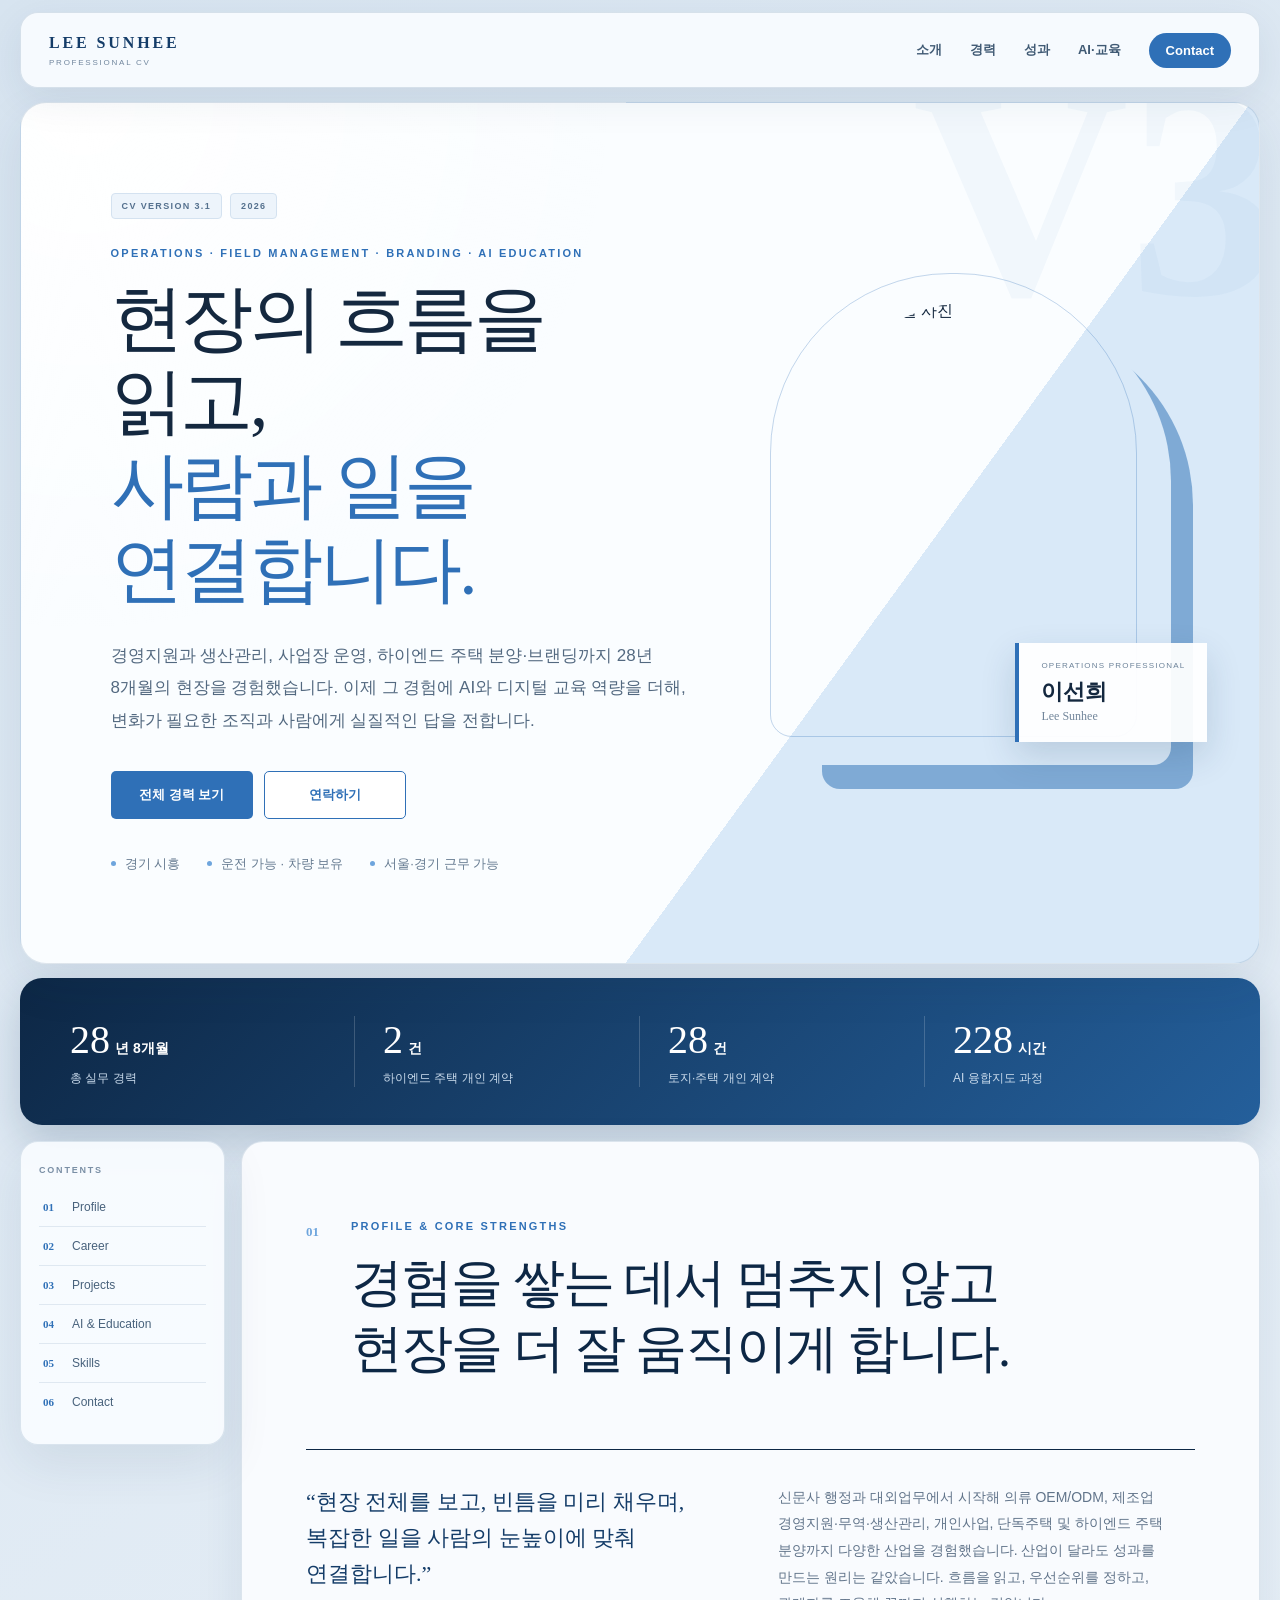
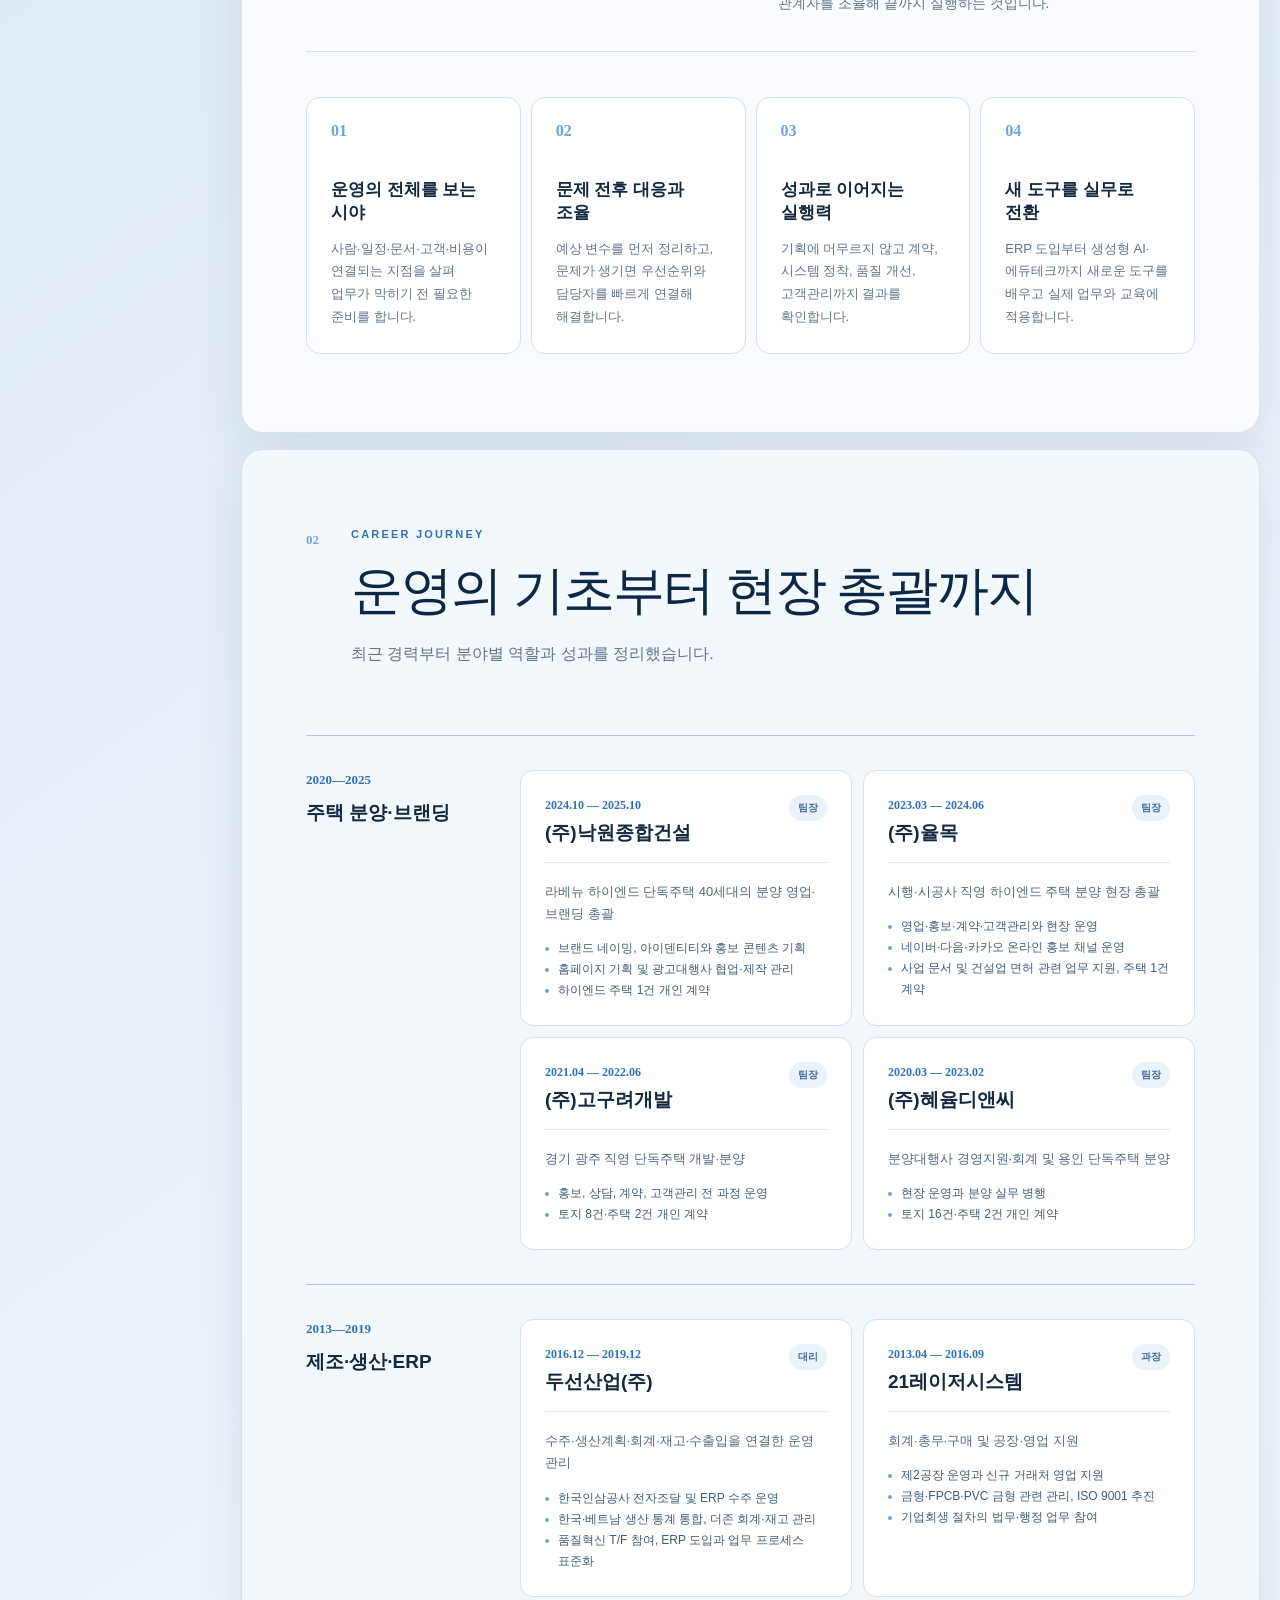
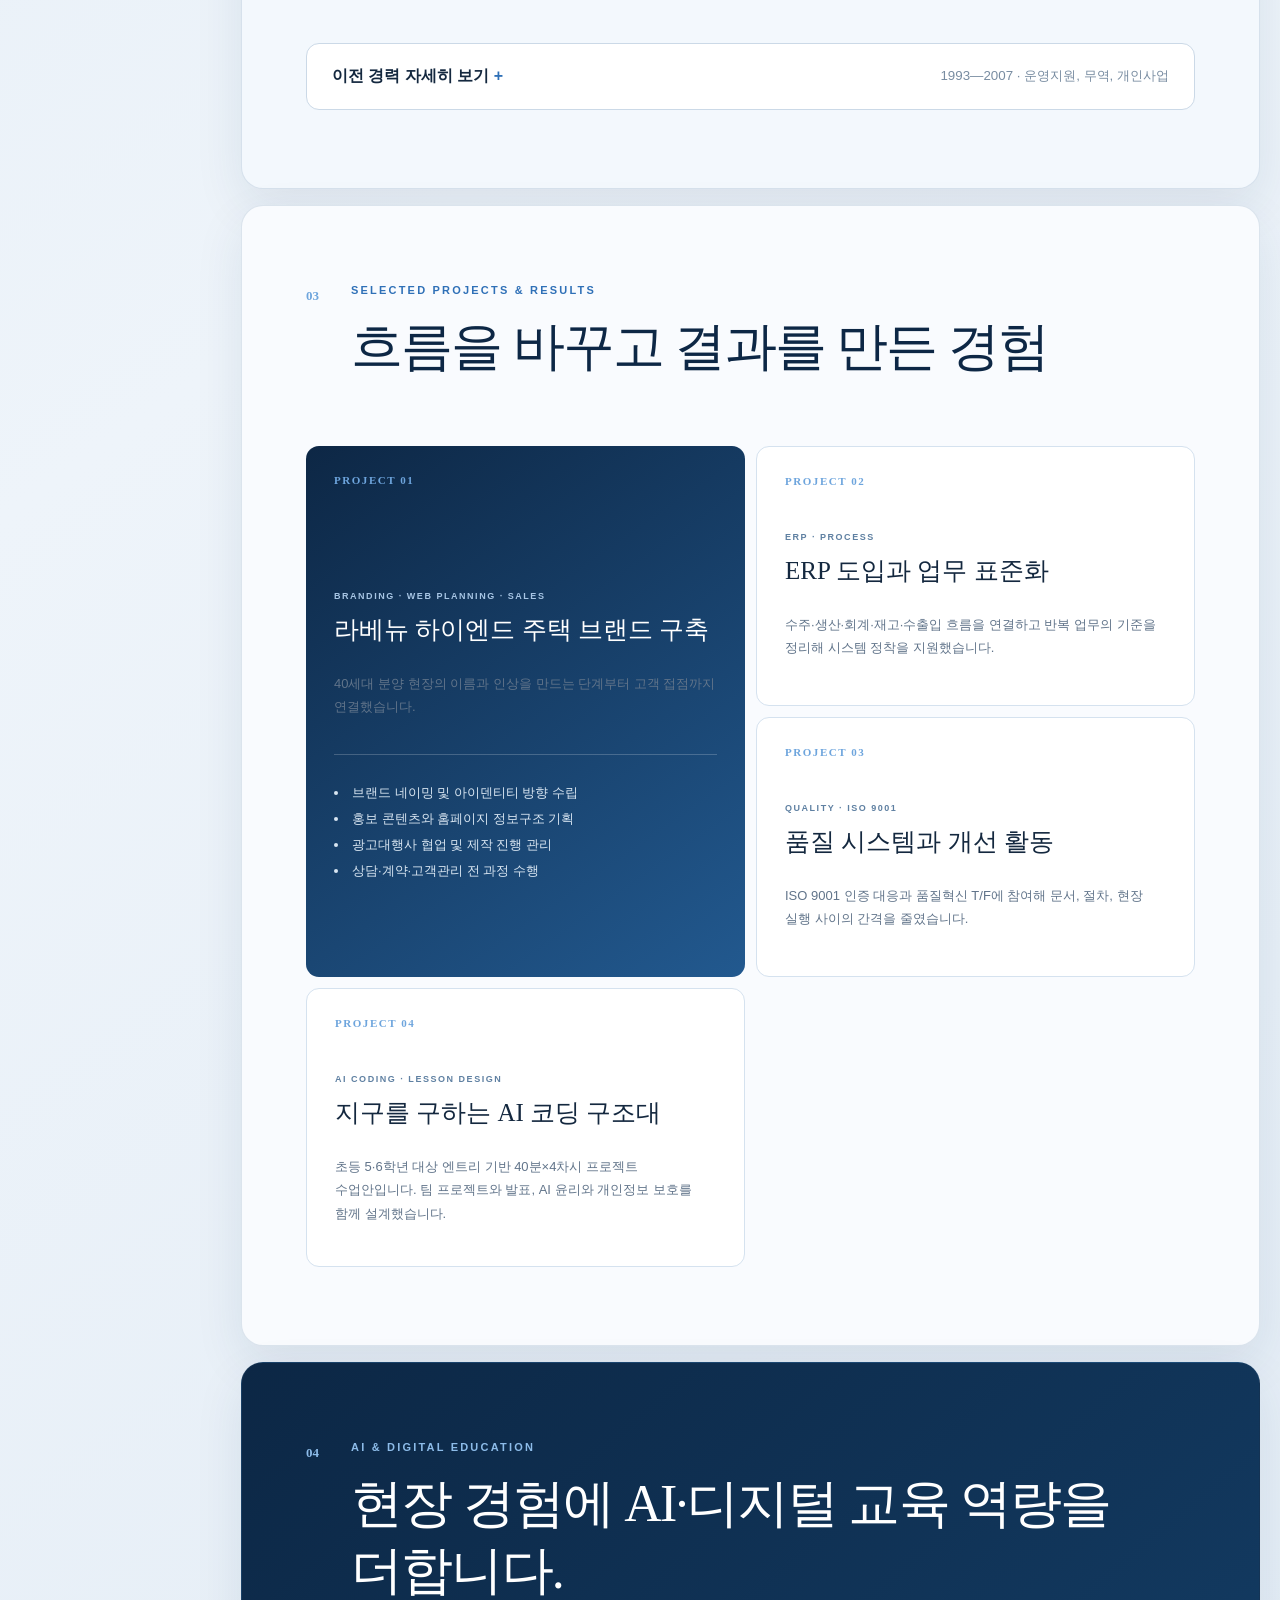
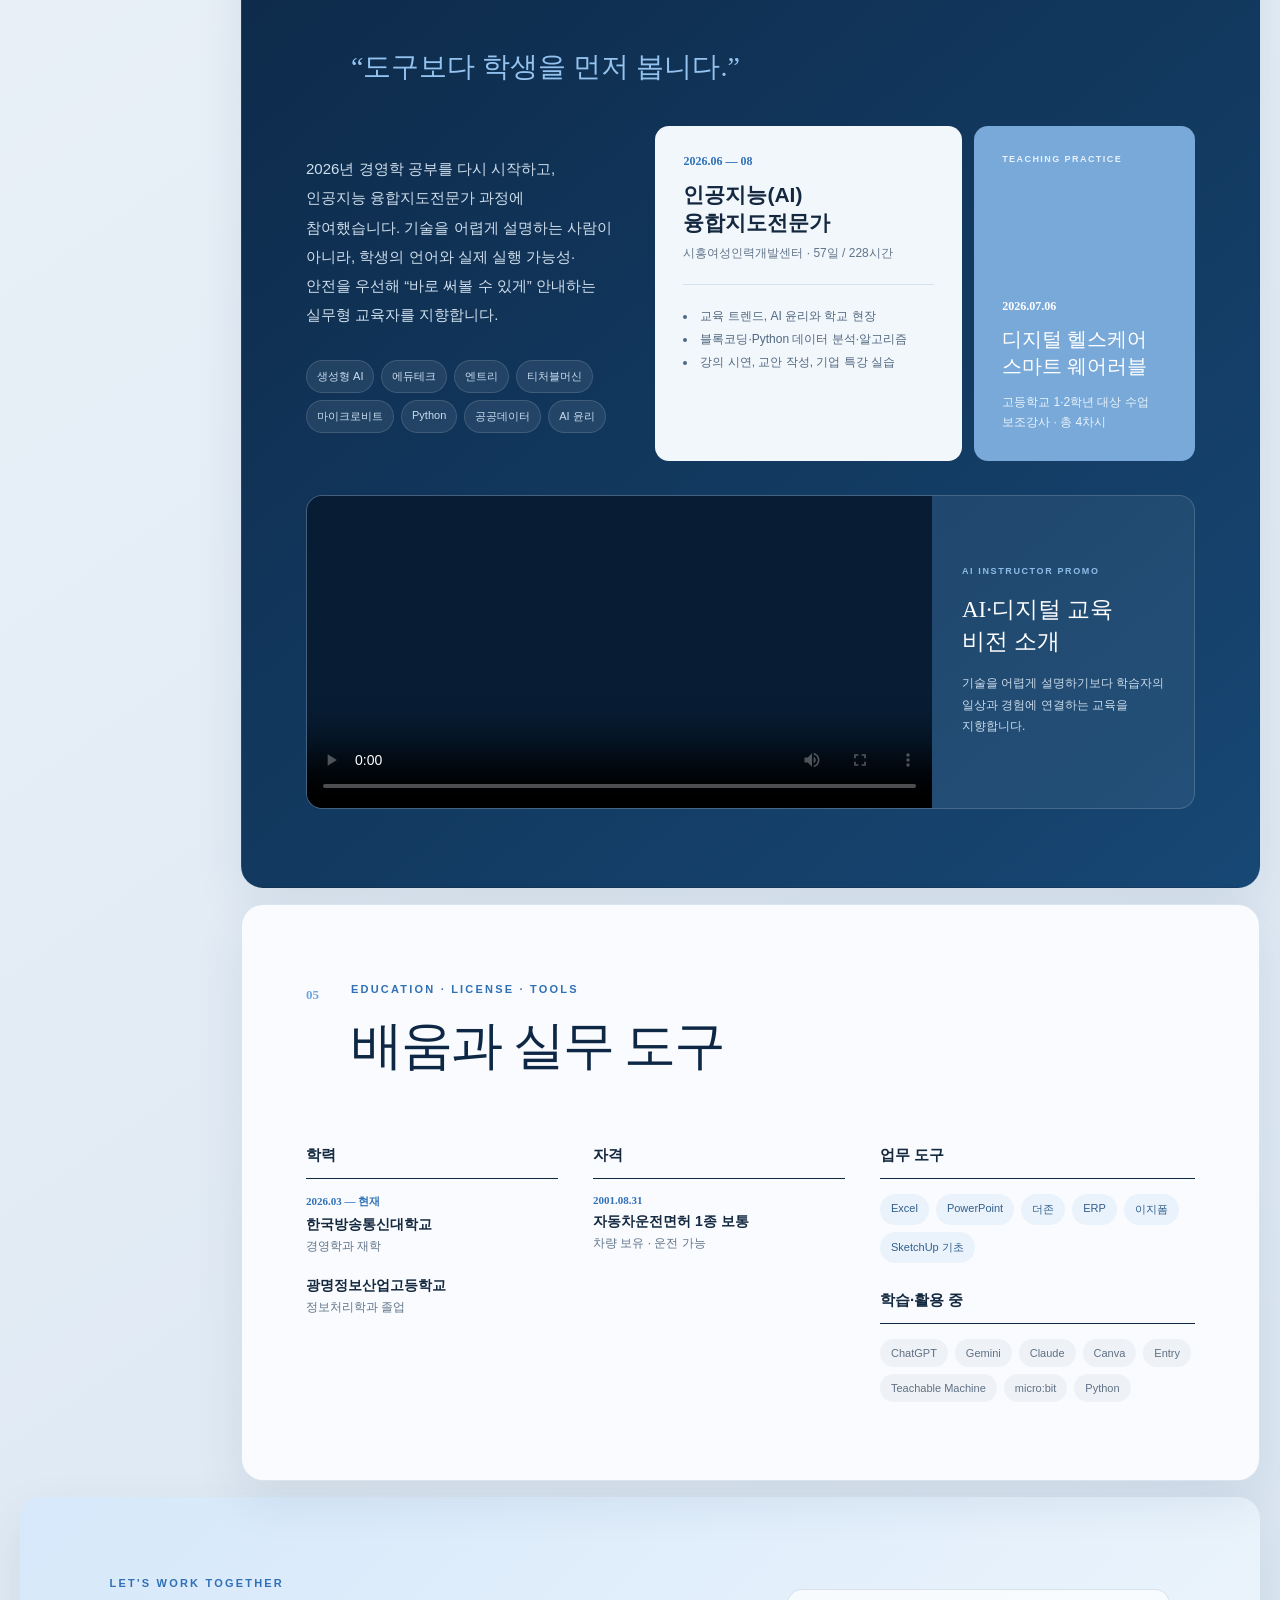
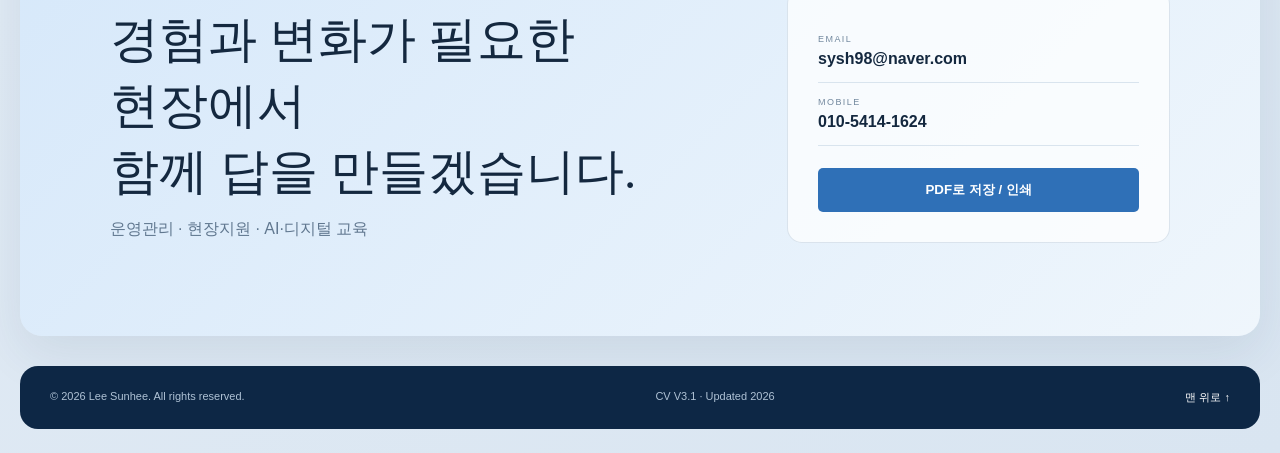
==== index.html @ bfd3eb04 "Add files via upload" ====
<!doctype html>
<html lang="ko">
<head>
  <meta charset="utf-8">
  <meta name="viewport" content="width=device-width, initial-scale=1">
  <meta name="description" content="운영·경영지원·생산관리·분양·브랜딩 경험에 AI 디지털 교육 역량을 더한 이선희의 웹 CV">
  <meta name="theme-color" content="#123b68">
  <meta property="og:title" content="이선희 | Professional CV">
  <meta property="og:description" content="현장의 흐름을 읽고 사람과 일을 연결하는 운영 관리 실무자">
  <meta property="og:type" content="profile">
  <title>이선희 | Professional CV V3.1</title>
  <link rel="stylesheet" href="styles.css">
</head>
<body>
  <a class="skip-link" href="#main">본문으로 바로가기</a>
  <header class="site-header">
    <a class="brand" href="#top" aria-label="첫 화면으로 이동"><span>LEE SUNHEE</span><small>PROFESSIONAL CV</small></a>
    <nav aria-label="주요 메뉴"><a href="#profile">소개</a><a href="#career">경력</a><a href="#projects">성과</a><a href="#ai">AI·교육</a><a class="nav-contact" href="#contact">Contact</a></nav>
  </header>

  <main id="main" class="page-shell">
    <section class="hero" id="top">
      <div class="hero-copy">
        <div class="version-line"><span>CV VERSION 3.1</span><span>2026</span></div>
        <p class="eyebrow">OPERATIONS · FIELD MANAGEMENT · BRANDING · AI EDUCATION</p>
        <h1>현장의 흐름을 읽고,<br><em>사람과 일을 연결합니다.</em></h1>
        <p class="lead">경영지원과 생산관리, 사업장 운영, 하이엔드 주택 분양·브랜딩까지 28년 8개월의 현장을 경험했습니다. 이제 그 경험에 AI와 디지털 교육 역량을 더해, 변화가 필요한 조직과 사람에게 실질적인 답을 전합니다.</p>
        <div class="hero-actions"><a class="button primary" href="#career">전체 경력 보기</a><a class="button secondary" href="#contact">연락하기</a></div>
        <ul class="quick-info" aria-label="기본 정보"><li>경기 시흥</li><li>운전 가능 · 차량 보유</li><li>서울·경기 근무 가능</li></ul>
      </div>
      <div class="portrait-wrap">
        <div class="portrait-backdrop" aria-hidden="true"></div>
        <div class="portrait-frame"><img src="assets/profile.jpg" alt="이선희 프로필 사진"></div>
        <div class="portrait-card"><small>OPERATIONS PROFESSIONAL</small><strong>이선희</strong><span>Lee Sunhee</span></div>
      </div>
    </section>

    <section class="metrics" aria-label="주요 경력 수치">
      <article><strong>28<small>년 8개월</small></strong><span>총 실무 경력</span></article>
      <article><strong>2<small>건</small></strong><span>하이엔드 주택 개인 계약</span></article>
      <article><strong>28<small>건</small></strong><span>토지·주택 개인 계약</span></article>
      <article><strong>228<small>시간</small></strong><span>AI 융합지도 과정</span></article>
    </section>

    <div class="resume-layout">
      <aside class="side-nav" aria-label="이력서 목차"><p>CONTENTS</p><a href="#profile"><span>01</span>Profile</a><a href="#career"><span>02</span>Career</a><a href="#projects"><span>03</span>Projects</a><a href="#ai"><span>04</span>AI & Education</a><a href="#skills"><span>05</span>Skills</a><a href="#contact"><span>06</span>Contact</a></aside>
      <div class="resume-content">
        <section class="section" id="profile">
          <div class="section-title"><span>01</span><div><p class="eyebrow">PROFILE & CORE STRENGTHS</p><h2>경험을 쌓는 데서 멈추지 않고<br>현장을 더 잘 움직이게 합니다.</h2></div></div>
          <div class="profile-intro"><p class="quote">“현장 전체를 보고, 빈틈을 미리 채우며,<br>복잡한 일을 사람의 눈높이에 맞춰 연결합니다.”</p><p>신문사 행정과 대외업무에서 시작해 의류 OEM/ODM, 제조업 경영지원·무역·생산관리, 개인사업, 단독주택 및 하이엔드 주택 분양까지 다양한 산업을 경험했습니다. 산업이 달라도 성과를 만드는 원리는 같았습니다. 흐름을 읽고, 우선순위를 정하고, 관계자를 조율해 끝까지 실행하는 것입니다.</p></div>
          <div class="strength-grid">
            <article><span>01</span><h3>운영의 전체를 보는 시야</h3><p>사람·일정·문서·고객·비용이 연결되는 지점을 살펴 업무가 막히기 전 필요한 준비를 합니다.</p></article>
            <article><span>02</span><h3>문제 전후 대응과 조율</h3><p>예상 변수를 먼저 정리하고, 문제가 생기면 우선순위와 담당자를 빠르게 연결해 해결합니다.</p></article>
            <article><span>03</span><h3>성과로 이어지는 실행력</h3><p>기획에 머무르지 않고 계약, 시스템 정착, 품질 개선, 고객관리까지 결과를 확인합니다.</p></article>
            <article><span>04</span><h3>새 도구를 실무로 전환</h3><p>ERP 도입부터 생성형 AI·에듀테크까지 새로운 도구를 배우고 실제 업무와 교육에 적용합니다.</p></article>
          </div>
        </section>

        <section class="section career-section" id="career">
          <div class="section-title"><span>02</span><div><p class="eyebrow">CAREER JOURNEY</p><h2>운영의 기초부터 현장 총괄까지</h2><p>최근 경력부터 분야별 역할과 성과를 정리했습니다.</p></div></div>
          <div class="career-group">
            <div class="group-label"><span>2020—2025</span><h3>주택 분양·브랜딩</h3></div>
            <div class="career-list">
              <article class="career-item"><div class="career-head"><div><time>2024.10 — 2025.10</time><h3>(주)낙원종합건설</h3></div><span class="role">팀장</span></div><p>라베뉴 하이엔드 단독주택 40세대의 분양 영업·브랜딩 총괄</p><ul><li>브랜드 네이밍, 아이덴티티와 홍보 콘텐츠 기획</li><li>홈페이지 기획 및 광고대행사 협업·제작 관리</li><li>하이엔드 주택 1건 개인 계약</li></ul></article>
              <article class="career-item"><div class="career-head"><div><time>2023.03 — 2024.06</time><h3>(주)율목</h3></div><span class="role">팀장</span></div><p>시행·시공사 직영 하이엔드 주택 분양 현장 총괄</p><ul><li>영업·홍보·계약·고객관리와 현장 운영</li><li>네이버·다음·카카오 온라인 홍보 채널 운영</li><li>사업 문서 및 건설업 면허 관련 업무 지원, 주택 1건 계약</li></ul></article>
              <article class="career-item"><div class="career-head"><div><time>2021.04 — 2022.06</time><h3>(주)고구려개발</h3></div><span class="role">팀장</span></div><p>경기 광주 직영 단독주택 개발·분양</p><ul><li>홍보, 상담, 계약, 고객관리 전 과정 운영</li><li>토지 8건·주택 2건 개인 계약</li></ul></article>
              <article class="career-item"><div class="career-head"><div><time>2020.03 — 2023.02</time><h3>(주)혜윰디앤씨</h3></div><span class="role">팀장</span></div><p>분양대행사 경영지원·회계 및 용인 단독주택 분양</p><ul><li>현장 운영과 분양 실무 병행</li><li>토지 16건·주택 2건 개인 계약</li></ul></article>
            </div>
          </div>
          <div class="career-group">
            <div class="group-label"><span>2013—2019</span><h3>제조·생산·ERP</h3></div>
            <div class="career-list">
              <article class="career-item"><div class="career-head"><div><time>2016.12 — 2019.12</time><h3>두선산업(주)</h3></div><span class="role">대리</span></div><p>수주·생산계획·회계·재고·수출입을 연결한 운영 관리</p><ul><li>한국인삼공사 전자조달 및 ERP 수주 운영</li><li>한국·베트남 생산 통계 통합, 더존 회계·재고 관리</li><li>품질혁신 T/F 참여, ERP 도입과 업무 프로세스 표준화</li></ul></article>
              <article class="career-item"><div class="career-head"><div><time>2013.04 — 2016.09</time><h3>21레이저시스템</h3></div><span class="role">과장</span></div><p>회계·총무·구매 및 공장·영업 지원</p><ul><li>제2공장 운영과 신규 거래처 영업 지원</li><li>금형·FPCB·PVC 금형 관련 관리, ISO 9001 추진</li><li>기업회생 절차의 법무·행정 업무 참여</li></ul></article>
            </div>
          </div>
          <details class="earlier-career"><summary><span>이전 경력 자세히 보기</span><small>1993—2007 · 운영지원, 무역, 개인사업</small></summary><div class="earlier-grid">
            <article><time>2004.03 — 2005.03</time><h3>(주)경화 · 대리</h3><p>급여·4대보험·회계·세무, 외국인 근로자 관리, 수출입·통관, 자재·구매 업무</p></article>
            <article><time>2003.01 — 2007.12</time><h3>사업장 운영</h3><p>가구점과 컴퓨터 대리점의 판매·고객·재고·매장 운영 전반</p></article>
            <article><time>1997.03 — 2002.08</time><h3>(주)한보이앤씨 · 주임</h3><p>회계·자금·인사·총무, 구매·외주, 수출입·통관·중국법인 업무, 2001년 ISO 9001 인증 대응</p></article>
            <article><time>1995.11 — 1996.12</time><h3>블루문 · 주임</h3><p>일본 OEM/ODM 여성의류의 시장·소재 조사, 샘플, 구매·생산·품질·출고 관리</p></article>
            <article><time>1993.03 — 1995.10</time><h3>중부매일신문 · 사원</h3><p>서울지사 운영지원, 국회·춘추관 취재 행정, 영업관리, 대한탁구협회 대외 연락</p></article>
          </div></details>
        </section>

        <section class="section project-section" id="projects">
          <div class="section-title"><span>03</span><div><p class="eyebrow">SELECTED PROJECTS & RESULTS</p><h2>흐름을 바꾸고 결과를 만든 경험</h2></div></div>
          <div class="project-grid">
            <article class="featured-project"><div class="project-index">PROJECT 01</div><p class="project-type">BRANDING · WEB PLANNING · SALES</p><h3>라베뉴 하이엔드 주택 브랜드 구축</h3><p>40세대 분양 현장의 이름과 인상을 만드는 단계부터 고객 접점까지 연결했습니다.</p><ul><li>브랜드 네이밍 및 아이덴티티 방향 수립</li><li>홍보 콘텐츠와 홈페이지 정보구조 기획</li><li>광고대행사 협업 및 제작 진행 관리</li><li>상담·계약·고객관리 전 과정 수행</li></ul></article>
            <article><div class="project-index">PROJECT 02</div><p class="project-type">ERP · PROCESS</p><h3>ERP 도입과 업무 표준화</h3><p>수주·생산·회계·재고·수출입 흐름을 연결하고 반복 업무의 기준을 정리해 시스템 정착을 지원했습니다.</p></article>
            <article><div class="project-index">PROJECT 03</div><p class="project-type">QUALITY · ISO 9001</p><h3>품질 시스템과 개선 활동</h3><p>ISO 9001 인증 대응과 품질혁신 T/F에 참여해 문서, 절차, 현장 실행 사이의 간격을 줄였습니다.</p></article>
            <article><div class="project-index">PROJECT 04</div><p class="project-type">AI CODING · LESSON DESIGN</p><h3>지구를 구하는 AI 코딩 구조대</h3><p>초등 5·6학년 대상 엔트리 기반 40분×4차시 프로젝트 수업안입니다. 팀 프로젝트와 발표, AI 윤리와 개인정보 보호를 함께 설계했습니다.</p></article>
          </div>
        </section>

        <section class="section ai-section" id="ai">
          <div class="section-title light"><span>04</span><div><p class="eyebrow">AI & DIGITAL EDUCATION</p><h2>현장 경험에 AI·디지털 교육 역량을 더합니다.</h2></div></div>
          <p class="teaching-principle">“도구보다 학생을 먼저 봅니다.”</p>
          <div class="ai-layout">
            <div class="ai-story"><p>2026년 경영학 공부를 다시 시작하고, 인공지능 융합지도전문가 과정에 참여했습니다. 기술을 어렵게 설명하는 사람이 아니라, 학생의 언어와 실제 실행 가능성·안전을 우선해 “바로 써볼 수 있게” 안내하는 실무형 교육자를 지향합니다.</p><div class="learning-tags"><span>생성형 AI</span><span>에듀테크</span><span>엔트리</span><span>티처블머신</span><span>마이크로비트</span><span>Python</span><span>공공데이터</span><span>AI 윤리</span></div></div>
            <article class="course-card"><div class="course-date">2026.06 — 08</div><h3>인공지능(AI)융합지도전문가</h3><p>시흥여성인력개발센터 · 57일 / 228시간</p><ul><li>교육 트렌드, AI 윤리와 학교 현장</li><li>블록코딩·Python 데이터 분석·알고리즘</li><li>강의 시연, 교안 작성, 기업 특강 실습</li></ul></article>
            <article class="practice-card"><div class="practice-label">TEACHING PRACTICE</div><time>2026.07.06</time><h3>디지털 헬스케어<br>스마트 웨어러블</h3><p>고등학교 1·2학년 대상 수업<br>보조강사 · 총 4차시</p></article>
          </div>
          <figure class="promo-video">
            <video controls playsinline preload="metadata" poster="assets/ai-instructor-poster.jpg">
              <source src="assets/ai-instructor-promo.mp4" type="video/mp4">
              브라우저가 영상을 지원하지 않습니다.
            </video>
            <figcaption><span>AI INSTRUCTOR PROMO</span><strong>AI·디지털 교육 비전 소개</strong><p>기술을 어렵게 설명하기보다 학습자의 일상과 경험에 연결하는 교육을 지향합니다.</p></figcaption>
          </figure>
        </section>

        <section class="section skill-section" id="skills">
          <div class="section-title"><span>05</span><div><p class="eyebrow">EDUCATION · LICENSE · TOOLS</p><h2>배움과 실무 도구</h2></div></div>
          <div class="skill-columns">
            <article><h3>학력</h3><ul class="info-list"><li><time>2026.03 — 현재</time><strong>한국방송통신대학교</strong><span>경영학과 재학</span></li><li><strong>광명정보산업고등학교</strong><span>정보처리학과 졸업</span></li></ul></article>
            <article><h3>자격</h3><ul class="info-list"><li><time>2001.08.31</time><strong>자동차운전면허 1종 보통</strong><span>차량 보유 · 운전 가능</span></li></ul></article>
            <article class="tools"><h3>업무 도구</h3><div class="tag-list"><span>Excel</span><span>PowerPoint</span><span>더존</span><span>ERP</span><span>이지폼</span><span>SketchUp 기초</span></div><h3 class="subhead">학습·활용 중</h3><div class="tag-list pale"><span>ChatGPT</span><span>Gemini</span><span>Claude</span><span>Canva</span><span>Entry</span><span>Teachable Machine</span><span>micro:bit</span><span>Python</span></div></article>
          </div>
        </section>
      </div>
    </div>

    <section class="contact" id="contact">
      <div><p class="eyebrow">LET'S WORK TOGETHER</p><h2>경험과 변화가 필요한 현장에서<br>함께 답을 만들겠습니다.</h2><p>운영관리 · 현장지원 · AI·디지털 교육</p></div>
      <div class="contact-card"><a href="mailto:sysh98@naver.com"><small>EMAIL</small><strong>sysh98@naver.com</strong></a><a href="tel:01054141624"><small>MOBILE</small><strong>010-5414-1624</strong></a><button type="button" onclick="window.print()">PDF로 저장 / 인쇄</button></div>
    </section>
  </main>
  <footer><span>© 2026 Lee Sunhee. All rights reserved.</span><span>CV V3.1 · Updated 2026</span><a href="#top">맨 위로 ↑</a></footer>
</body>
</html>
---- styles.css ----
:root{--navy:#0d2745;--navy2:#143c68;--blue:#2f70b7;--sky:#6ea5dd;--ice:#eaf3fc;--paper:#f9fbfe;--bg:#dce7f2;--line:#d5e2ef;--text:#14283f;--muted:#61748a;--white:#fff;--shadow:0 18px 50px rgba(24,56,91,.09)}
*{box-sizing:border-box}html{scroll-behavior:smooth;scroll-padding-top:100px}body{margin:0;color:var(--text);background:linear-gradient(145deg,#d7e4f0,#eef4fa 48%,#d9e5f1);font-family:Pretendard,"Noto Sans KR","Apple SD Gothic Neo",Arial,sans-serif;word-break:keep-all}a{color:inherit;text-decoration:none}h1,h2,h3,p{margin-top:0}ul{margin-top:0}.skip-link{position:fixed;left:16px;top:-60px;z-index:100;padding:12px 18px;color:#fff;background:var(--navy);border-radius:8px}.skip-link:focus{top:12px}
.site-header{position:sticky;top:12px;z-index:50;width:min(1320px,calc(100% - 40px));height:76px;margin:12px auto 0;padding:0 28px;display:flex;align-items:center;justify-content:space-between;border:1px solid rgba(67,105,147,.18);border-radius:18px;background:rgba(249,252,255,.91);box-shadow:0 12px 40px rgba(25,56,91,.08);backdrop-filter:blur(18px)}.brand{display:flex;flex-direction:column;color:var(--navy2);line-height:1}.brand span{font:700 16px Georgia,serif;letter-spacing:.18em}.brand small{margin-top:7px;color:#71869d;font-size:8px;letter-spacing:.22em}.site-header nav{display:flex;align-items:center;gap:28px;color:#405a74;font-size:13px;font-weight:700}.site-header nav a:hover{color:var(--blue)}.nav-contact{padding:10px 17px;color:#fff!important;background:var(--blue);border-radius:99px}
.page-shell{width:min(1320px,calc(100% - 40px));margin:14px auto 30px}.hero{position:relative;min-height:660px;padding:clamp(60px,7vw,96px) clamp(30px,7vw,94px);display:grid;grid-template-columns:minmax(0,1.18fr) minmax(300px,.72fr);align-items:center;gap:7vw;overflow:hidden;border:1px solid rgba(67,105,147,.17);border-radius:26px;background:radial-gradient(circle at 5% 0,#fff 0,transparent 36%),linear-gradient(126deg,#fafdff 0 66%,#d9e9f8 66%);box-shadow:var(--shadow)}.hero:after{content:"V3";position:absolute;right:-20px;top:-60px;color:rgba(47,112,183,.045);font:700 300px/1 Georgia,serif}.hero-copy{position:relative;z-index:2}.version-line{display:flex;gap:8px;margin-bottom:28px}.version-line span{padding:7px 10px;color:#55718e;background:#edf4fb;border:1px solid #d4e2f0;border-radius:4px;font-size:9px;font-weight:800;letter-spacing:.15em}.eyebrow{margin:0 0 18px;color:var(--blue);font-size:11px;font-weight:800;letter-spacing:.2em}.hero h1{max-width:790px;margin-bottom:28px;font:500 clamp(44px,5.7vw,76px)/1.15 Georgia,"Noto Serif KR",serif;letter-spacing:-.045em}.hero h1 em{color:var(--blue);font-style:normal}.lead{max-width:720px;margin-bottom:34px;color:#536980;font-size:17px;line-height:1.9}.hero-actions{display:flex;gap:11px;margin-bottom:36px}.button{display:inline-flex;min-width:142px;padding:14px 21px;align-items:center;justify-content:center;border-radius:5px;font-size:13px;font-weight:800}.button.primary{color:#fff;background:var(--blue)}.button.secondary{color:var(--blue);border:1px solid var(--blue);background:#fff}.quick-info{display:flex;flex-wrap:wrap;gap:12px 27px;margin:0;padding:0;list-style:none;color:#667b91;font-size:13px}.quick-info li:before{content:"";display:inline-block;width:5px;height:5px;margin:0 9px 2px 0;border-radius:50%;background:var(--sky)}.portrait-wrap{position:relative;z-index:2;justify-self:center}.portrait-backdrop{position:absolute;inset:-28px 34px 28px -30px;border:1px solid rgba(47,112,183,.28);border-radius:180px 180px 22px 22px}.portrait-frame{position:relative;width:min(29vw,390px);aspect-ratio:4/5;overflow:hidden;border-radius:180px 180px 18px 18px;box-shadow:22px 24px 0 #7faad5}.portrait-frame img{width:100%;height:100%;object-fit:cover;object-position:50% 24%}.portrait-card{position:absolute;right:-36px;bottom:23px;min-width:176px;padding:18px 22px;display:flex;flex-direction:column;background:rgba(255,255,255,.94);border-left:4px solid var(--blue);box-shadow:0 14px 35px rgba(21,56,92,.16)}.portrait-card small{color:#6c8299;font-size:8px;letter-spacing:.15em}.portrait-card strong{margin:7px 0 2px;font-size:22px}.portrait-card span{color:#71859a;font:12px Georgia,serif}
.metrics{margin:14px 0;display:grid;grid-template-columns:repeat(4,1fr);padding:38px 50px;color:#fff;background:linear-gradient(135deg,var(--navy),#245f9b);border-radius:22px;box-shadow:0 16px 40px rgba(15,49,84,.2)}.metrics article{padding:0 28px;border-right:1px solid rgba(255,255,255,.18)}.metrics article:first-child{padding-left:0}.metrics article:last-child{border:0}.metrics strong{display:block;font:500 40px Georgia,serif}.metrics strong small{margin-left:5px;font:600 14px Pretendard,sans-serif}.metrics span{display:block;margin-top:7px;color:#cbdced;font-size:12px}
.resume-layout{display:grid;grid-template-columns:205px minmax(0,1fr);gap:16px;align-items:start}.side-nav{position:sticky;top:104px;margin-top:2px;padding:23px 18px;border:1px solid rgba(67,105,147,.16);border-radius:18px;background:rgba(249,252,255,.92);box-shadow:var(--shadow)}.side-nav p{margin:0 0 13px;color:#7a8fa5;font-size:9px;font-weight:800;letter-spacing:.2em}.side-nav a{display:block;padding:12px 4px;color:#48627c;border-bottom:1px solid #dfe8f1;font-size:12px}.side-nav a:last-child{border:0}.side-nav span{display:inline-block;width:29px;color:var(--blue);font:700 11px Georgia,serif}.resume-content{min-width:0}.section{margin-top:2px;margin-bottom:16px;padding:78px clamp(30px,5vw,68px);border:1px solid rgba(67,105,147,.16);border-radius:22px;background:var(--paper);box-shadow:var(--shadow)}.section-title{display:grid;grid-template-columns:45px 1fr;margin-bottom:50px}.section-title>span{padding-top:4px;color:var(--sky);font:700 13px Georgia,serif}.section-title h2{margin-bottom:16px;color:var(--navy);font:500 clamp(33px,4.2vw,52px)/1.28 Georgia,"Noto Serif KR",serif;letter-spacing:-.035em}.section-title>div>p:last-child{color:var(--muted);line-height:1.8}.profile-intro{display:grid;grid-template-columns:1fr 1fr;gap:55px;margin-bottom:45px;padding:34px 0;border-top:1px solid var(--navy);border-bottom:1px solid var(--line)}.profile-intro p{margin:0;color:var(--muted);font-size:14px;line-height:1.9}.profile-intro .quote{color:var(--navy2);font:500 22px/1.65 Georgia,"Noto Serif KR",serif}.strength-grid{display:grid;grid-template-columns:repeat(4,1fr);gap:10px}.strength-grid article{min-height:245px;padding:24px;background:#fff;border:1px solid var(--line);border-radius:14px}.strength-grid article>span{color:var(--sky);font:700 16px Georgia,serif}.strength-grid h3{margin:38px 0 14px;font-size:17px}.strength-grid p{margin:0;color:var(--muted);font-size:13px;line-height:1.75}
.career-section{background:#f3f8fd}.career-group{display:grid;grid-template-columns:180px 1fr;gap:34px;padding:34px 0;border-top:1px solid #b8c8d8}.group-label{position:sticky;top:112px;align-self:start}.group-label span{color:var(--blue);font:700 13px Georgia,serif}.group-label h3{margin-top:12px;font-size:19px}.career-list{display:grid;grid-template-columns:1fr 1fr;gap:11px}.career-item{padding:24px;background:#fff;border:1px solid var(--line);border-radius:13px}.career-head{display:flex;justify-content:space-between;gap:12px;padding-bottom:16px;border-bottom:1px solid #e0e8f0}.career-head time,.earlier-grid time{color:var(--blue);font:700 12px Georgia,serif}.career-head h3{margin:7px 0 0;font-size:19px}.role{align-self:start;padding:6px 9px;color:#416b98;background:var(--ice);border-radius:99px;font-size:10px;font-weight:800}.career-item>p{margin:18px 0 13px;color:#536980;font-size:13px;line-height:1.7}.career-item ul{margin:0;padding:0;list-style:none;color:#425b74;font-size:12px;line-height:1.75}.career-item li{position:relative;padding-left:13px}.career-item li:before{content:"";position:absolute;left:0;top:.75em;width:4px;height:4px;border-radius:50%;background:var(--sky)}.earlier-career{margin-top:12px;border:1px solid #cbd9e7;border-radius:13px;background:#fff}.earlier-career summary{padding:22px 25px;display:flex;justify-content:space-between;align-items:center;cursor:pointer;list-style:none}.earlier-career summary::-webkit-details-marker{display:none}.earlier-career summary span{font-weight:800}.earlier-career summary span:after{content:" +";color:var(--blue)}.earlier-career[open] summary span:after{content:" −"}.earlier-career summary small{color:#788ca1}.earlier-grid{display:grid;grid-template-columns:1fr 1fr;gap:10px;padding:0 20px 20px}.earlier-grid article{padding:20px;background:#f5f9fd;border-radius:9px}.earlier-grid article:last-child{grid-column:1/-1}.earlier-grid h3{margin:8px 0;font-size:15px}.earlier-grid p{margin:0;color:var(--muted);font-size:12px;line-height:1.65}
.project-grid{display:grid;grid-template-columns:1fr 1fr;gap:11px}.project-grid article{min-height:260px;padding:28px;background:#fff;border:1px solid var(--line);border-radius:13px}.project-grid .featured-project{grid-row:span 2;min-height:531px;color:#fff;background:linear-gradient(145deg,var(--navy),#22598f);border:0}.project-index{color:var(--sky);font:700 11px Georgia,serif;letter-spacing:.14em}.project-type{margin:45px 0 12px;color:#5f80a2;font-size:9px;font-weight:800;letter-spacing:.17em}.featured-project .project-type{margin-top:105px;color:#a7c5e4}.project-grid h3{font:500 25px/1.35 Georgia,"Noto Serif KR",serif}.project-grid article>p:last-child,.project-grid article>p:not(.project-type){color:var(--muted);font-size:13px;line-height:1.8}.featured-project>p:not(.project-type){color:#cfdeec}.featured-project ul{margin:35px 0 0;padding:25px 0 0;border-top:1px solid rgba(255,255,255,.2);list-style-position:inside;color:#d9e6f2;font-size:13px;line-height:2}
.ai-section{color:#fff;background:linear-gradient(140deg,#0c2745,#174774)}.section-title.light h2{color:#fff}.section-title.light .eyebrow,.section-title.light>span{color:#8dbce9}.teaching-principle{margin:-22px 0 40px 45px;color:#94c3ef;font:500 28px Georgia,"Noto Serif KR",serif}.ai-layout{display:grid;grid-template-columns:1.1fr 1fr .72fr;gap:12px}.ai-story,.course-card,.practice-card{padding:28px;border-radius:14px}.ai-story{padding-left:0}.ai-story>p{color:#cfdeec;font-size:15px;line-height:1.95}.learning-tags{display:flex;flex-wrap:wrap;gap:7px;margin-top:30px}.learning-tags span{padding:8px 10px;color:#c9ddf0;background:rgba(255,255,255,.08);border:1px solid rgba(255,255,255,.13);border-radius:99px;font-size:11px}.course-card{color:var(--text);background:#f2f7fc}.course-date{color:var(--blue);font:700 12px Georgia,serif}.course-card h3{margin:12px 0 8px;font-size:21px}.course-card p{color:var(--muted);font-size:12px}.course-card ul{margin:22px 0 0;padding:20px 0 0;border-top:1px solid var(--line);list-style-position:inside;color:#50677f;font-size:12px;line-height:1.9}.practice-card{display:flex;flex-direction:column;justify-content:flex-end;background:#78a9d8}.practice-label{margin-bottom:auto;color:#e6f1fb;font-size:9px;font-weight:800;letter-spacing:.16em}.practice-card time{font:700 12px Georgia,serif}.practice-card h3{margin:12px 0;font:500 20px/1.35 Georgia,"Noto Serif KR",serif}.practice-card p{margin:0;color:#eaf3fc;font-size:12px;line-height:1.7}
.promo-video{margin:34px 0 0;display:grid;grid-template-columns:minmax(0,1.55fr) minmax(230px,.65fr);gap:0;overflow:hidden;border:1px solid rgba(255,255,255,.16);border-radius:16px;background:rgba(255,255,255,.06)}.promo-video video{display:block;width:100%;height:100%;min-height:300px;object-fit:cover;background:#081d34}.promo-video figcaption{padding:30px;display:flex;flex-direction:column;justify-content:center}.promo-video figcaption span{margin-bottom:18px;color:#8dbce9;font-size:9px;font-weight:800;letter-spacing:.18em}.promo-video figcaption strong{font:500 23px/1.4 Georgia,"Noto Serif KR",serif}.promo-video figcaption p{margin:15px 0 0;color:#cbdcec;font-size:12px;line-height:1.8}
.skill-columns{display:grid;grid-template-columns:1fr 1fr 1.25fr;gap:35px}.skill-columns article>h3{padding-bottom:13px;border-bottom:1px solid var(--navy);font-size:15px}.info-list{margin:0;padding:0;list-style:none}.info-list li{display:flex;flex-direction:column;margin-bottom:22px}.info-list time{margin-bottom:7px;color:var(--blue);font:700 11px Georgia,serif}.info-list strong{margin-bottom:4px;font-size:14px}.info-list span{color:var(--muted);font-size:12px}.tag-list{display:flex;flex-wrap:wrap;gap:7px}.tag-list span{padding:8px 11px;color:#315f8d;background:var(--ice);border-radius:99px;font-size:11px}.tag-list.pale span{color:#5f7083;background:#eef2f6}.tools .subhead{margin-top:28px}
.contact{padding:80px clamp(30px,7vw,90px);display:grid;grid-template-columns:1.2fr .8fr;align-items:center;gap:8vw;border-radius:22px;background:linear-gradient(135deg,#d6e8fa,#eff6fc);box-shadow:var(--shadow)}.contact h2{margin-bottom:14px;font:500 clamp(32px,4vw,49px)/1.35 Georgia,"Noto Serif KR",serif}.contact>div>p:last-child{color:#60778f}.contact-card{padding:30px;background:rgba(255,255,255,.72);border:1px solid rgba(67,105,147,.17);border-radius:15px}.contact-card a{display:flex;flex-direction:column;padding:14px 0;border-bottom:1px solid #d9e4ee}.contact-card small{margin-bottom:6px;color:#71879d;font-size:9px;letter-spacing:.16em}.contact-card strong{font-size:16px}.contact-card button{width:100%;margin-top:22px;padding:13px;border:0;border-radius:5px;color:#fff;background:var(--blue);font-weight:800;cursor:pointer}footer{width:min(1320px,calc(100% - 40px));margin:0 auto 24px;padding:24px 30px;display:flex;justify-content:space-between;color:#afc2d5;background:var(--navy);border-radius:18px;font-size:11px}footer a{color:#fff}
@media(max-width:1050px){.strength-grid{grid-template-columns:1fr 1fr}.career-group{grid-template-columns:1fr}.group-label{position:static}.ai-layout{grid-template-columns:1fr 1fr}.ai-story{grid-column:1/-1}.skill-columns{grid-template-columns:1fr 1fr}.tools{grid-column:1/-1}}
@media(max-width:900px){.site-header nav a:not(.nav-contact){display:none}.hero{grid-template-columns:1fr;min-height:auto}.hero-copy{order:2}.portrait-wrap{order:1}.portrait-frame{width:min(66vw,360px)}.metrics{grid-template-columns:1fr 1fr;gap:28px 0}.metrics article:nth-child(2){border-right:0}.resume-layout{grid-template-columns:1fr}.side-nav{position:static;display:flex;overflow-x:auto;gap:8px;margin-bottom:14px;padding:11px 16px}.side-nav p{display:none}.side-nav a{flex:0 0 auto;border:0}.profile-intro{grid-template-columns:1fr}.contact{grid-template-columns:1fr}.project-grid{grid-template-columns:1fr}.project-grid .featured-project{grid-row:auto;min-height:430px}.promo-video{grid-template-columns:1fr}.promo-video video{min-height:0;aspect-ratio:16/9}.promo-video figcaption{padding:25px}}
@media(max-width:620px){.site-header{top:0;width:100%;height:64px;margin:0;border-radius:0;padding:0 18px}.brand span{font-size:13px}.page-shell{width:100%;margin:0}.hero,.metrics,.section,.contact,footer{border-radius:0}.hero{padding:48px 23px 58px}.hero h1{font-size:40px}.lead{font-size:15px}.portrait-card{right:-14px}.hero-actions{flex-wrap:wrap}.quick-info{flex-direction:column;gap:8px}.metrics{margin:0;padding:30px 20px}.metrics article{padding:0 14px}.metrics strong{font-size:31px}.section{margin:0;padding:64px 22px;border-left:0;border-right:0}.side-nav{margin:0;border-radius:0}.section-title{grid-template-columns:30px 1fr}.section-title h2{font-size:32px}.strength-grid,.career-list,.earlier-grid,.ai-layout,.skill-columns{grid-template-columns:1fr}.earlier-grid article:last-child,.ai-story,.tools{grid-column:auto}.earlier-career summary{align-items:flex-start;flex-direction:column;gap:7px}.profile-intro .quote{font-size:19px}.project-grid .featured-project{min-height:390px}.teaching-principle{margin-left:30px;font-size:22px}.contact{padding:64px 22px}.contact-card{padding:22px}footer{width:100%;margin:0;gap:12px;flex-wrap:wrap}}
@media print{body{background:#fff}.site-header,.side-nav,.hero-actions,.contact-card button,footer{display:none!important}.page-shell{width:100%;margin:0}.hero,.metrics,.section,.contact{box-shadow:none;border-radius:0}.hero{min-height:auto;padding:34px}.portrait-frame{width:230px}.metrics{padding:25px 34px}.resume-layout{display:block}.section{margin:0;padding:42px 34px;break-inside:auto}.career-item,.project-grid article,.course-card{break-inside:avoid}.earlier-career:not([open]) .earlier-grid{display:grid}.earlier-career summary{display:none}.ai-section{break-before:page;-webkit-print-color-adjust:exact;print-color-adjust:exact}.promo-video video{display:none}.promo-video{grid-template-columns:1fr;background:#173f69}.contact{padding:42px 34px}}
@media(prefers-reduced-motion:reduce){html{scroll-behavior:auto}}
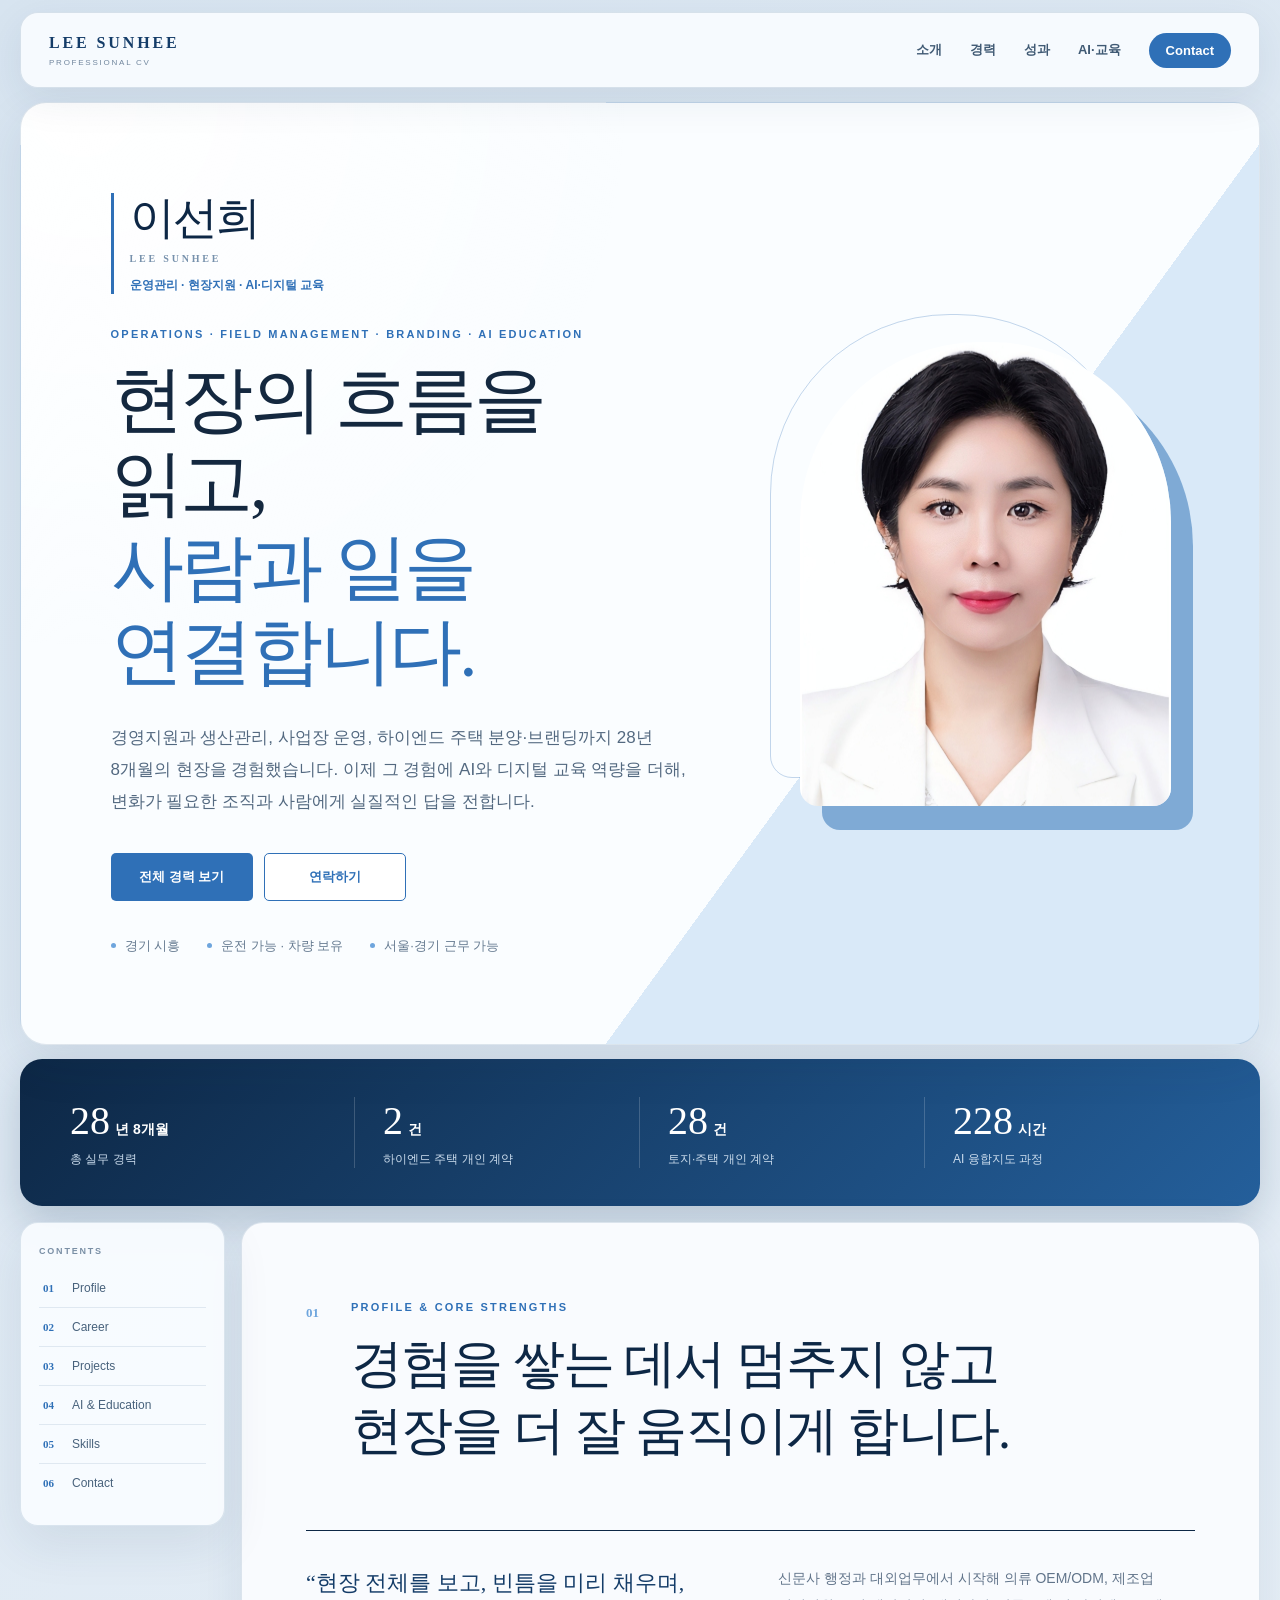
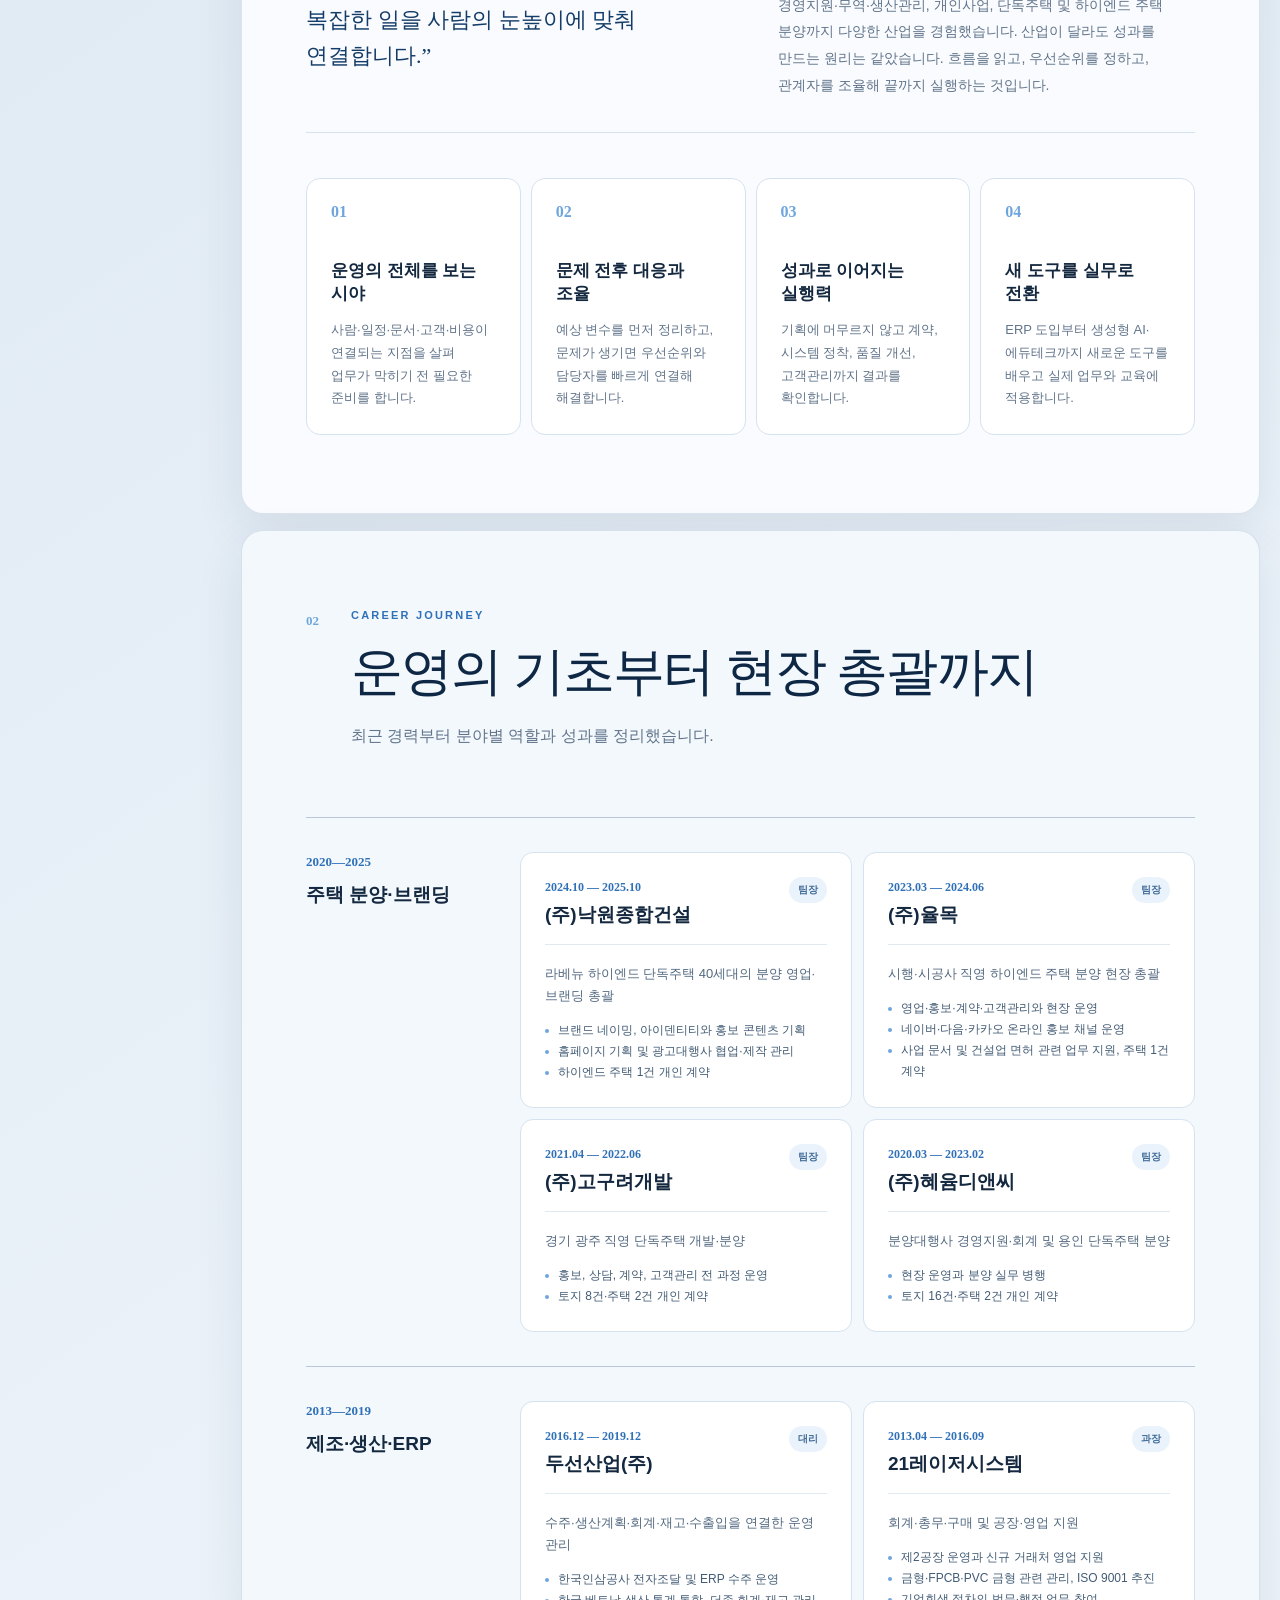
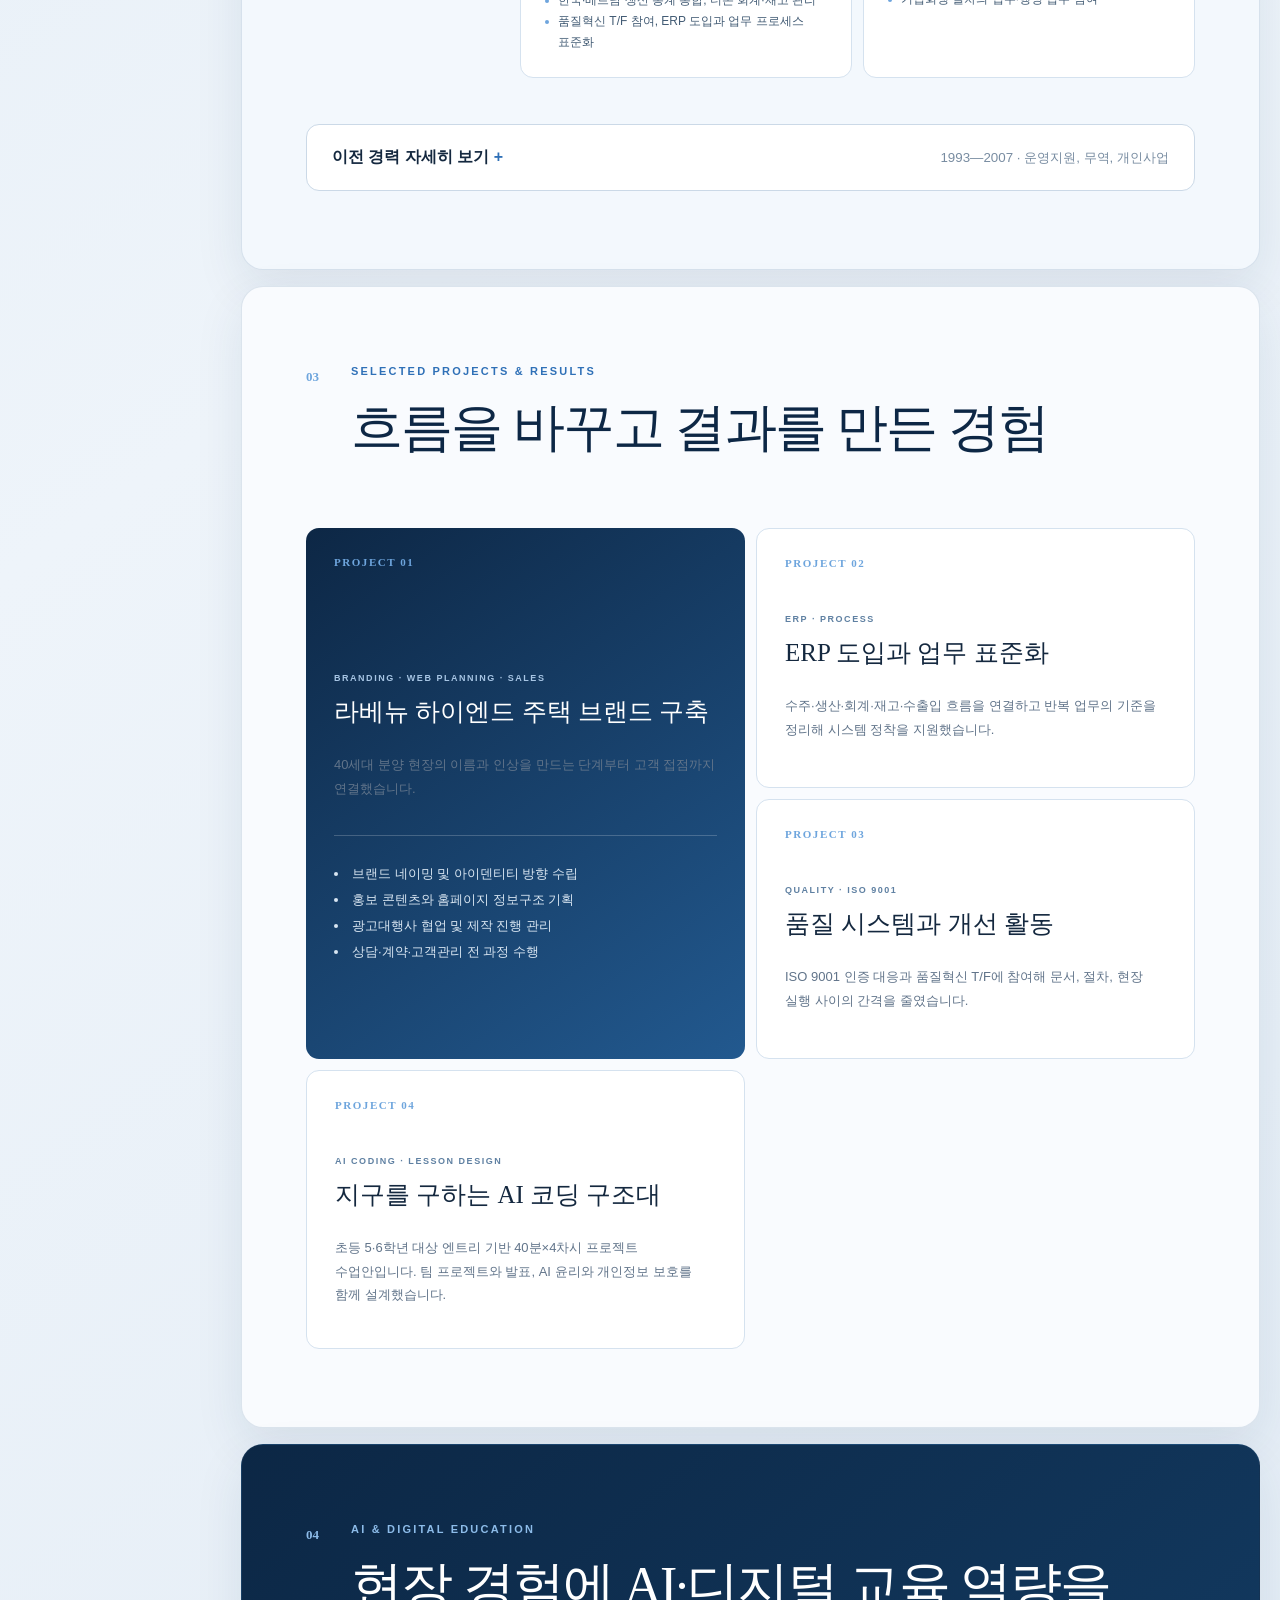
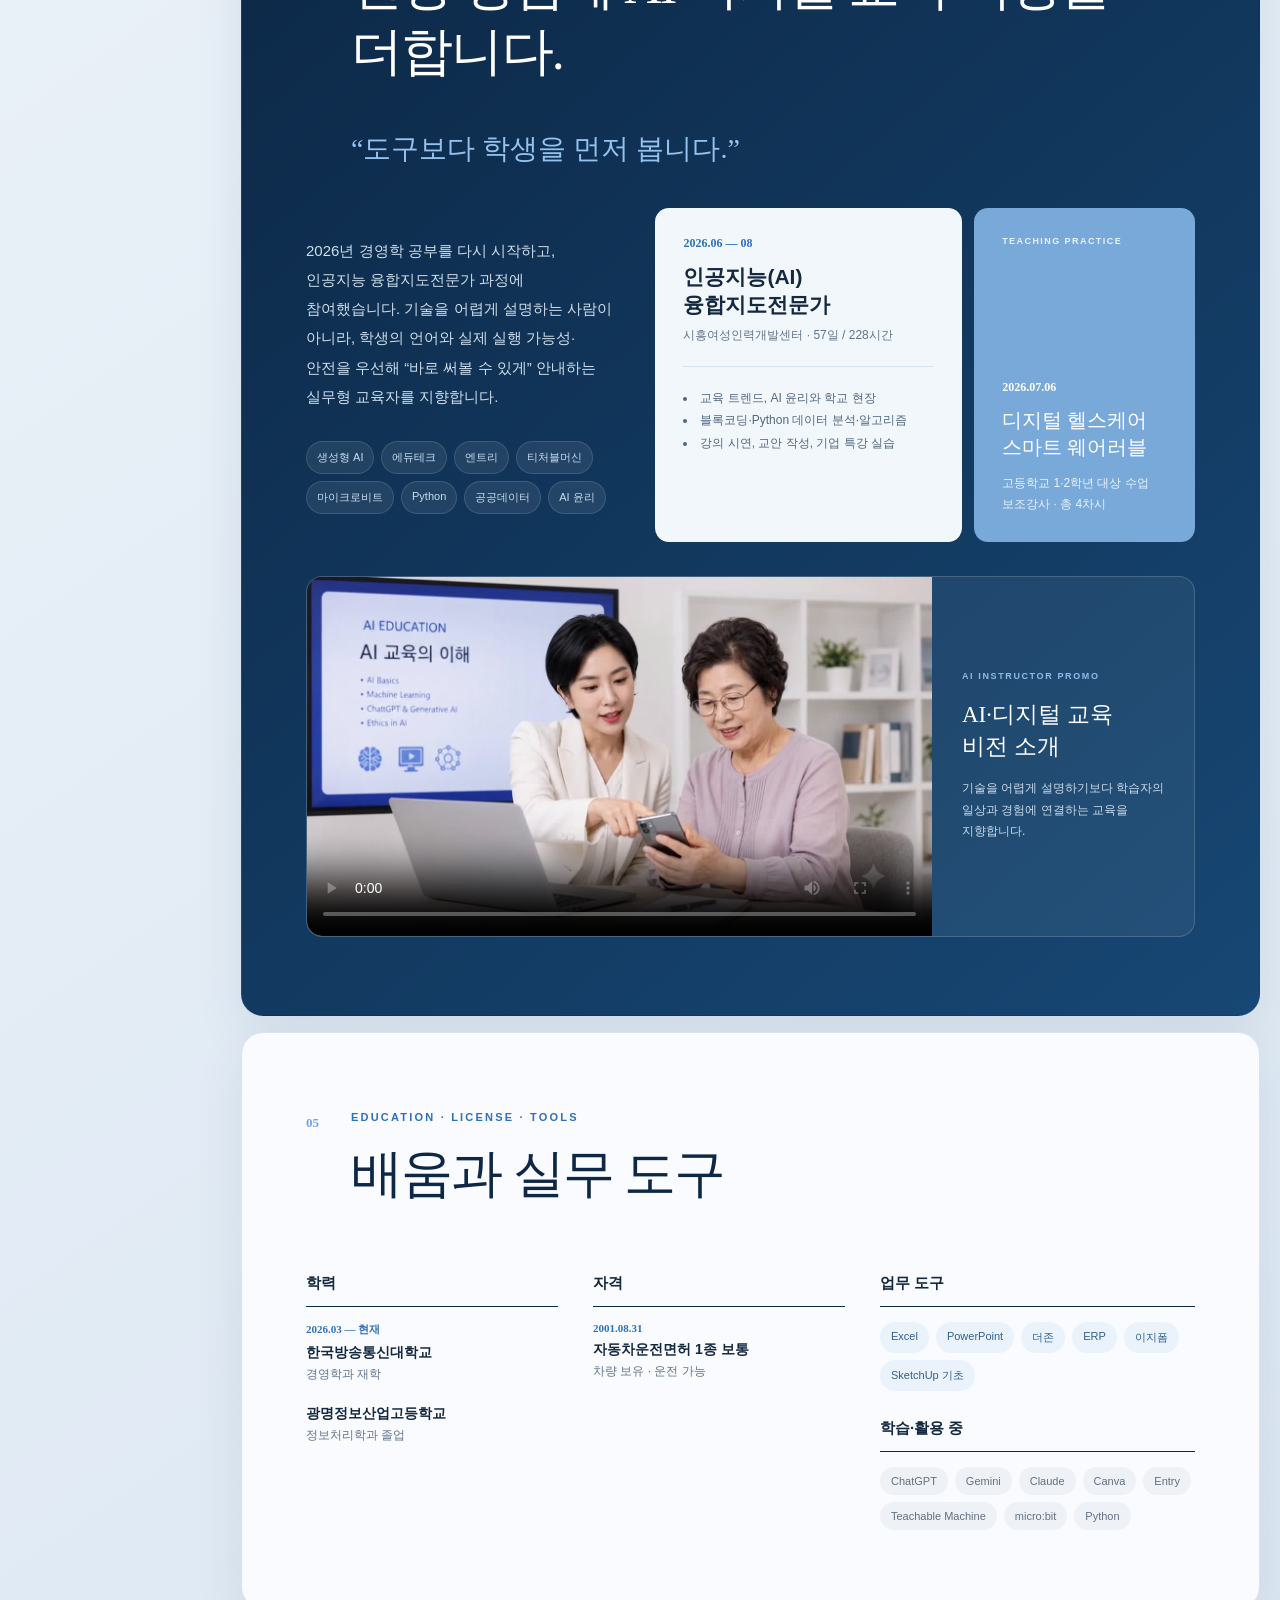
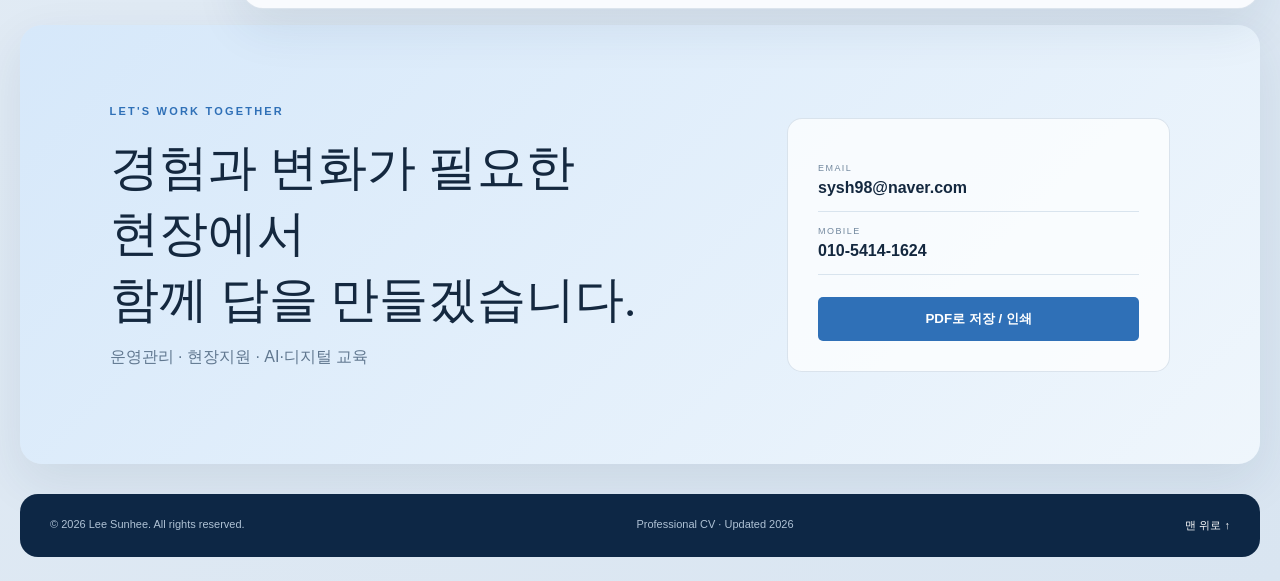
==== commit 198da732: "Add files via upload" ====
--- a/index.html
+++ b/index.html
@@ -8,7 +8,7 @@
   <meta property="og:title" content="이선희 | Professional CV">
   <meta property="og:description" content="현장의 흐름을 읽고 사람과 일을 연결하는 운영 관리 실무자">
   <meta property="og:type" content="profile">
-  <title>이선희 | Professional CV V3.1</title>
+  <title>이선희 | Professional CV</title>
   <link rel="stylesheet" href="styles.css">
 </head>
 <body>
@@ -21,7 +21,7 @@
   <main id="main" class="page-shell">
     <section class="hero" id="top">
       <div class="hero-copy">
-        <div class="version-line"><span>CV VERSION 3.1</span><span>2026</span></div>
+        <div class="identity-block"><strong>이선희</strong><span>LEE SUNHEE</span><p>운영관리 · 현장지원 · AI·디지털 교육</p></div>
         <p class="eyebrow">OPERATIONS · FIELD MANAGEMENT · BRANDING · AI EDUCATION</p>
         <h1>현장의 흐름을 읽고,<br><em>사람과 일을 연결합니다.</em></h1>
         <p class="lead">경영지원과 생산관리, 사업장 운영, 하이엔드 주택 분양·브랜딩까지 28년 8개월의 현장을 경험했습니다. 이제 그 경험에 AI와 디지털 교육 역량을 더해, 변화가 필요한 조직과 사람에게 실질적인 답을 전합니다.</p>
@@ -31,7 +31,6 @@
       <div class="portrait-wrap">
         <div class="portrait-backdrop" aria-hidden="true"></div>
         <div class="portrait-frame"><img src="assets/profile.jpg" alt="이선희 프로필 사진"></div>
-        <div class="portrait-card"><small>OPERATIONS PROFESSIONAL</small><strong>이선희</strong><span>Lee Sunhee</span></div>
       </div>
     </section>
 
@@ -126,6 +125,6 @@
       <div class="contact-card"><a href="mailto:sysh98@naver.com"><small>EMAIL</small><strong>sysh98@naver.com</strong></a><a href="tel:01054141624"><small>MOBILE</small><strong>010-5414-1624</strong></a><button type="button" onclick="window.print()">PDF로 저장 / 인쇄</button></div>
     </section>
   </main>
-  <footer><span>© 2026 Lee Sunhee. All rights reserved.</span><span>CV V3.1 · Updated 2026</span><a href="#top">맨 위로 ↑</a></footer>
+  <footer><span>© 2026 Lee Sunhee. All rights reserved.</span><span>Professional CV · Updated 2026</span><a href="#top">맨 위로 ↑</a></footer>
 </body>
 </html>
--- a/styles.css
+++ b/styles.css
@@ -1,7 +1,7 @@
 :root{--navy:#0d2745;--navy2:#143c68;--blue:#2f70b7;--sky:#6ea5dd;--ice:#eaf3fc;--paper:#f9fbfe;--bg:#dce7f2;--line:#d5e2ef;--text:#14283f;--muted:#61748a;--white:#fff;--shadow:0 18px 50px rgba(24,56,91,.09)}
 *{box-sizing:border-box}html{scroll-behavior:smooth;scroll-padding-top:100px}body{margin:0;color:var(--text);background:linear-gradient(145deg,#d7e4f0,#eef4fa 48%,#d9e5f1);font-family:Pretendard,"Noto Sans KR","Apple SD Gothic Neo",Arial,sans-serif;word-break:keep-all}a{color:inherit;text-decoration:none}h1,h2,h3,p{margin-top:0}ul{margin-top:0}.skip-link{position:fixed;left:16px;top:-60px;z-index:100;padding:12px 18px;color:#fff;background:var(--navy);border-radius:8px}.skip-link:focus{top:12px}
 .site-header{position:sticky;top:12px;z-index:50;width:min(1320px,calc(100% - 40px));height:76px;margin:12px auto 0;padding:0 28px;display:flex;align-items:center;justify-content:space-between;border:1px solid rgba(67,105,147,.18);border-radius:18px;background:rgba(249,252,255,.91);box-shadow:0 12px 40px rgba(25,56,91,.08);backdrop-filter:blur(18px)}.brand{display:flex;flex-direction:column;color:var(--navy2);line-height:1}.brand span{font:700 16px Georgia,serif;letter-spacing:.18em}.brand small{margin-top:7px;color:#71869d;font-size:8px;letter-spacing:.22em}.site-header nav{display:flex;align-items:center;gap:28px;color:#405a74;font-size:13px;font-weight:700}.site-header nav a:hover{color:var(--blue)}.nav-contact{padding:10px 17px;color:#fff!important;background:var(--blue);border-radius:99px}
-.page-shell{width:min(1320px,calc(100% - 40px));margin:14px auto 30px}.hero{position:relative;min-height:660px;padding:clamp(60px,7vw,96px) clamp(30px,7vw,94px);display:grid;grid-template-columns:minmax(0,1.18fr) minmax(300px,.72fr);align-items:center;gap:7vw;overflow:hidden;border:1px solid rgba(67,105,147,.17);border-radius:26px;background:radial-gradient(circle at 5% 0,#fff 0,transparent 36%),linear-gradient(126deg,#fafdff 0 66%,#d9e9f8 66%);box-shadow:var(--shadow)}.hero:after{content:"V3";position:absolute;right:-20px;top:-60px;color:rgba(47,112,183,.045);font:700 300px/1 Georgia,serif}.hero-copy{position:relative;z-index:2}.version-line{display:flex;gap:8px;margin-bottom:28px}.version-line span{padding:7px 10px;color:#55718e;background:#edf4fb;border:1px solid #d4e2f0;border-radius:4px;font-size:9px;font-weight:800;letter-spacing:.15em}.eyebrow{margin:0 0 18px;color:var(--blue);font-size:11px;font-weight:800;letter-spacing:.2em}.hero h1{max-width:790px;margin-bottom:28px;font:500 clamp(44px,5.7vw,76px)/1.15 Georgia,"Noto Serif KR",serif;letter-spacing:-.045em}.hero h1 em{color:var(--blue);font-style:normal}.lead{max-width:720px;margin-bottom:34px;color:#536980;font-size:17px;line-height:1.9}.hero-actions{display:flex;gap:11px;margin-bottom:36px}.button{display:inline-flex;min-width:142px;padding:14px 21px;align-items:center;justify-content:center;border-radius:5px;font-size:13px;font-weight:800}.button.primary{color:#fff;background:var(--blue)}.button.secondary{color:var(--blue);border:1px solid var(--blue);background:#fff}.quick-info{display:flex;flex-wrap:wrap;gap:12px 27px;margin:0;padding:0;list-style:none;color:#667b91;font-size:13px}.quick-info li:before{content:"";display:inline-block;width:5px;height:5px;margin:0 9px 2px 0;border-radius:50%;background:var(--sky)}.portrait-wrap{position:relative;z-index:2;justify-self:center}.portrait-backdrop{position:absolute;inset:-28px 34px 28px -30px;border:1px solid rgba(47,112,183,.28);border-radius:180px 180px 22px 22px}.portrait-frame{position:relative;width:min(29vw,390px);aspect-ratio:4/5;overflow:hidden;border-radius:180px 180px 18px 18px;box-shadow:22px 24px 0 #7faad5}.portrait-frame img{width:100%;height:100%;object-fit:cover;object-position:50% 24%}.portrait-card{position:absolute;right:-36px;bottom:23px;min-width:176px;padding:18px 22px;display:flex;flex-direction:column;background:rgba(255,255,255,.94);border-left:4px solid var(--blue);box-shadow:0 14px 35px rgba(21,56,92,.16)}.portrait-card small{color:#6c8299;font-size:8px;letter-spacing:.15em}.portrait-card strong{margin:7px 0 2px;font-size:22px}.portrait-card span{color:#71859a;font:12px Georgia,serif}
+.page-shell{width:min(1320px,calc(100% - 40px));margin:14px auto 30px}.hero{position:relative;min-height:660px;padding:clamp(60px,7vw,96px) clamp(30px,7vw,94px);display:grid;grid-template-columns:minmax(0,1.18fr) minmax(300px,.72fr);align-items:center;gap:7vw;overflow:hidden;border:1px solid rgba(67,105,147,.17);border-radius:26px;background:radial-gradient(circle at 5% 0,#fff 0,transparent 36%),linear-gradient(126deg,#fafdff 0 66%,#d9e9f8 66%);box-shadow:var(--shadow)}.hero-copy{position:relative;z-index:2}.identity-block{margin-bottom:34px;padding-left:16px;border-left:3px solid var(--blue);display:flex;flex-direction:column;align-items:flex-start}.identity-block strong{color:var(--navy);font:500 clamp(31px,3.5vw,46px)/1.15 Georgia,"Noto Serif KR",serif;letter-spacing:-.035em}.identity-block span{margin-top:9px;color:#7791ac;font:700 10px Georgia,serif;letter-spacing:.28em}.identity-block p{margin:13px 0 0;color:var(--blue);font-size:12px;font-weight:750}.eyebrow{margin:0 0 18px;color:var(--blue);font-size:11px;font-weight:800;letter-spacing:.2em}.hero h1{max-width:790px;margin-bottom:28px;font:500 clamp(44px,5.7vw,76px)/1.15 Georgia,"Noto Serif KR",serif;letter-spacing:-.045em}.hero h1 em{color:var(--blue);font-style:normal}.lead{max-width:720px;margin-bottom:34px;color:#536980;font-size:17px;line-height:1.9}.hero-actions{display:flex;gap:11px;margin-bottom:36px}.button{display:inline-flex;min-width:142px;padding:14px 21px;align-items:center;justify-content:center;border-radius:5px;font-size:13px;font-weight:800}.button.primary{color:#fff;background:var(--blue)}.button.secondary{color:var(--blue);border:1px solid var(--blue);background:#fff}.quick-info{display:flex;flex-wrap:wrap;gap:12px 27px;margin:0;padding:0;list-style:none;color:#667b91;font-size:13px}.quick-info li:before{content:"";display:inline-block;width:5px;height:5px;margin:0 9px 2px 0;border-radius:50%;background:var(--sky)}.portrait-wrap{position:relative;z-index:2;justify-self:center}.portrait-backdrop{position:absolute;inset:-28px 34px 28px -30px;border:1px solid rgba(47,112,183,.28);border-radius:180px 180px 22px 22px}.portrait-frame{position:relative;width:min(29vw,390px);aspect-ratio:4/5;overflow:hidden;border-radius:180px 180px 18px 18px;box-shadow:22px 24px 0 #7faad5}.portrait-frame img{width:100%;height:100%;object-fit:cover;object-position:50% 24%}
 .metrics{margin:14px 0;display:grid;grid-template-columns:repeat(4,1fr);padding:38px 50px;color:#fff;background:linear-gradient(135deg,var(--navy),#245f9b);border-radius:22px;box-shadow:0 16px 40px rgba(15,49,84,.2)}.metrics article{padding:0 28px;border-right:1px solid rgba(255,255,255,.18)}.metrics article:first-child{padding-left:0}.metrics article:last-child{border:0}.metrics strong{display:block;font:500 40px Georgia,serif}.metrics strong small{margin-left:5px;font:600 14px Pretendard,sans-serif}.metrics span{display:block;margin-top:7px;color:#cbdced;font-size:12px}
 .resume-layout{display:grid;grid-template-columns:205px minmax(0,1fr);gap:16px;align-items:start}.side-nav{position:sticky;top:104px;margin-top:2px;padding:23px 18px;border:1px solid rgba(67,105,147,.16);border-radius:18px;background:rgba(249,252,255,.92);box-shadow:var(--shadow)}.side-nav p{margin:0 0 13px;color:#7a8fa5;font-size:9px;font-weight:800;letter-spacing:.2em}.side-nav a{display:block;padding:12px 4px;color:#48627c;border-bottom:1px solid #dfe8f1;font-size:12px}.side-nav a:last-child{border:0}.side-nav span{display:inline-block;width:29px;color:var(--blue);font:700 11px Georgia,serif}.resume-content{min-width:0}.section{margin-top:2px;margin-bottom:16px;padding:78px clamp(30px,5vw,68px);border:1px solid rgba(67,105,147,.16);border-radius:22px;background:var(--paper);box-shadow:var(--shadow)}.section-title{display:grid;grid-template-columns:45px 1fr;margin-bottom:50px}.section-title>span{padding-top:4px;color:var(--sky);font:700 13px Georgia,serif}.section-title h2{margin-bottom:16px;color:var(--navy);font:500 clamp(33px,4.2vw,52px)/1.28 Georgia,"Noto Serif KR",serif;letter-spacing:-.035em}.section-title>div>p:last-child{color:var(--muted);line-height:1.8}.profile-intro{display:grid;grid-template-columns:1fr 1fr;gap:55px;margin-bottom:45px;padding:34px 0;border-top:1px solid var(--navy);border-bottom:1px solid var(--line)}.profile-intro p{margin:0;color:var(--muted);font-size:14px;line-height:1.9}.profile-intro .quote{color:var(--navy2);font:500 22px/1.65 Georgia,"Noto Serif KR",serif}.strength-grid{display:grid;grid-template-columns:repeat(4,1fr);gap:10px}.strength-grid article{min-height:245px;padding:24px;background:#fff;border:1px solid var(--line);border-radius:14px}.strength-grid article>span{color:var(--sky);font:700 16px Georgia,serif}.strength-grid h3{margin:38px 0 14px;font-size:17px}.strength-grid p{margin:0;color:var(--muted);font-size:13px;line-height:1.75}
 .career-section{background:#f3f8fd}.career-group{display:grid;grid-template-columns:180px 1fr;gap:34px;padding:34px 0;border-top:1px solid #b8c8d8}.group-label{position:sticky;top:112px;align-self:start}.group-label span{color:var(--blue);font:700 13px Georgia,serif}.group-label h3{margin-top:12px;font-size:19px}.career-list{display:grid;grid-template-columns:1fr 1fr;gap:11px}.career-item{padding:24px;background:#fff;border:1px solid var(--line);border-radius:13px}.career-head{display:flex;justify-content:space-between;gap:12px;padding-bottom:16px;border-bottom:1px solid #e0e8f0}.career-head time,.earlier-grid time{color:var(--blue);font:700 12px Georgia,serif}.career-head h3{margin:7px 0 0;font-size:19px}.role{align-self:start;padding:6px 9px;color:#416b98;background:var(--ice);border-radius:99px;font-size:10px;font-weight:800}.career-item>p{margin:18px 0 13px;color:#536980;font-size:13px;line-height:1.7}.career-item ul{margin:0;padding:0;list-style:none;color:#425b74;font-size:12px;line-height:1.75}.career-item li{position:relative;padding-left:13px}.career-item li:before{content:"";position:absolute;left:0;top:.75em;width:4px;height:4px;border-radius:50%;background:var(--sky)}.earlier-career{margin-top:12px;border:1px solid #cbd9e7;border-radius:13px;background:#fff}.earlier-career summary{padding:22px 25px;display:flex;justify-content:space-between;align-items:center;cursor:pointer;list-style:none}.earlier-career summary::-webkit-details-marker{display:none}.earlier-career summary span{font-weight:800}.earlier-career summary span:after{content:" +";color:var(--blue)}.earlier-career[open] summary span:after{content:" −"}.earlier-career summary small{color:#788ca1}.earlier-grid{display:grid;grid-template-columns:1fr 1fr;gap:10px;padding:0 20px 20px}.earlier-grid article{padding:20px;background:#f5f9fd;border-radius:9px}.earlier-grid article:last-child{grid-column:1/-1}.earlier-grid h3{margin:8px 0;font-size:15px}.earlier-grid p{margin:0;color:var(--muted);font-size:12px;line-height:1.65}
@@ -12,6 +12,6 @@
 .contact{padding:80px clamp(30px,7vw,90px);display:grid;grid-template-columns:1.2fr .8fr;align-items:center;gap:8vw;border-radius:22px;background:linear-gradient(135deg,#d6e8fa,#eff6fc);box-shadow:var(--shadow)}.contact h2{margin-bottom:14px;font:500 clamp(32px,4vw,49px)/1.35 Georgia,"Noto Serif KR",serif}.contact>div>p:last-child{color:#60778f}.contact-card{padding:30px;background:rgba(255,255,255,.72);border:1px solid rgba(67,105,147,.17);border-radius:15px}.contact-card a{display:flex;flex-direction:column;padding:14px 0;border-bottom:1px solid #d9e4ee}.contact-card small{margin-bottom:6px;color:#71879d;font-size:9px;letter-spacing:.16em}.contact-card strong{font-size:16px}.contact-card button{width:100%;margin-top:22px;padding:13px;border:0;border-radius:5px;color:#fff;background:var(--blue);font-weight:800;cursor:pointer}footer{width:min(1320px,calc(100% - 40px));margin:0 auto 24px;padding:24px 30px;display:flex;justify-content:space-between;color:#afc2d5;background:var(--navy);border-radius:18px;font-size:11px}footer a{color:#fff}
 @media(max-width:1050px){.strength-grid{grid-template-columns:1fr 1fr}.career-group{grid-template-columns:1fr}.group-label{position:static}.ai-layout{grid-template-columns:1fr 1fr}.ai-story{grid-column:1/-1}.skill-columns{grid-template-columns:1fr 1fr}.tools{grid-column:1/-1}}
 @media(max-width:900px){.site-header nav a:not(.nav-contact){display:none}.hero{grid-template-columns:1fr;min-height:auto}.hero-copy{order:2}.portrait-wrap{order:1}.portrait-frame{width:min(66vw,360px)}.metrics{grid-template-columns:1fr 1fr;gap:28px 0}.metrics article:nth-child(2){border-right:0}.resume-layout{grid-template-columns:1fr}.side-nav{position:static;display:flex;overflow-x:auto;gap:8px;margin-bottom:14px;padding:11px 16px}.side-nav p{display:none}.side-nav a{flex:0 0 auto;border:0}.profile-intro{grid-template-columns:1fr}.contact{grid-template-columns:1fr}.project-grid{grid-template-columns:1fr}.project-grid .featured-project{grid-row:auto;min-height:430px}.promo-video{grid-template-columns:1fr}.promo-video video{min-height:0;aspect-ratio:16/9}.promo-video figcaption{padding:25px}}
-@media(max-width:620px){.site-header{top:0;width:100%;height:64px;margin:0;border-radius:0;padding:0 18px}.brand span{font-size:13px}.page-shell{width:100%;margin:0}.hero,.metrics,.section,.contact,footer{border-radius:0}.hero{padding:48px 23px 58px}.hero h1{font-size:40px}.lead{font-size:15px}.portrait-card{right:-14px}.hero-actions{flex-wrap:wrap}.quick-info{flex-direction:column;gap:8px}.metrics{margin:0;padding:30px 20px}.metrics article{padding:0 14px}.metrics strong{font-size:31px}.section{margin:0;padding:64px 22px;border-left:0;border-right:0}.side-nav{margin:0;border-radius:0}.section-title{grid-template-columns:30px 1fr}.section-title h2{font-size:32px}.strength-grid,.career-list,.earlier-grid,.ai-layout,.skill-columns{grid-template-columns:1fr}.earlier-grid article:last-child,.ai-story,.tools{grid-column:auto}.earlier-career summary{align-items:flex-start;flex-direction:column;gap:7px}.profile-intro .quote{font-size:19px}.project-grid .featured-project{min-height:390px}.teaching-principle{margin-left:30px;font-size:22px}.contact{padding:64px 22px}.contact-card{padding:22px}footer{width:100%;margin:0;gap:12px;flex-wrap:wrap}}
+@media(max-width:620px){.site-header{top:0;width:100%;height:64px;margin:0;border-radius:0;padding:0 18px}.brand span{font-size:13px}.page-shell{width:100%;margin:0}.hero,.metrics,.section,.contact,footer{border-radius:0}.hero{padding:48px 23px 58px}.hero h1{font-size:40px}.lead{font-size:15px}.identity-block{margin-bottom:28px}.hero-actions{flex-wrap:wrap}.quick-info{flex-direction:column;gap:8px}.metrics{margin:0;padding:30px 20px}.metrics article{padding:0 14px}.metrics strong{font-size:31px}.section{margin:0;padding:64px 22px;border-left:0;border-right:0}.side-nav{margin:0;border-radius:0}.section-title{grid-template-columns:30px 1fr}.section-title h2{font-size:32px}.strength-grid,.career-list,.earlier-grid,.ai-layout,.skill-columns{grid-template-columns:1fr}.earlier-grid article:last-child,.ai-story,.tools{grid-column:auto}.earlier-career summary{align-items:flex-start;flex-direction:column;gap:7px}.profile-intro .quote{font-size:19px}.project-grid .featured-project{min-height:390px}.teaching-principle{margin-left:30px;font-size:22px}.contact{padding:64px 22px}.contact-card{padding:22px}footer{width:100%;margin:0;gap:12px;flex-wrap:wrap}}
 @media print{body{background:#fff}.site-header,.side-nav,.hero-actions,.contact-card button,footer{display:none!important}.page-shell{width:100%;margin:0}.hero,.metrics,.section,.contact{box-shadow:none;border-radius:0}.hero{min-height:auto;padding:34px}.portrait-frame{width:230px}.metrics{padding:25px 34px}.resume-layout{display:block}.section{margin:0;padding:42px 34px;break-inside:auto}.career-item,.project-grid article,.course-card{break-inside:avoid}.earlier-career:not([open]) .earlier-grid{display:grid}.earlier-career summary{display:none}.ai-section{break-before:page;-webkit-print-color-adjust:exact;print-color-adjust:exact}.promo-video video{display:none}.promo-video{grid-template-columns:1fr;background:#173f69}.contact{padding:42px 34px}}
 @media(prefers-reduced-motion:reduce){html{scroll-behavior:auto}}
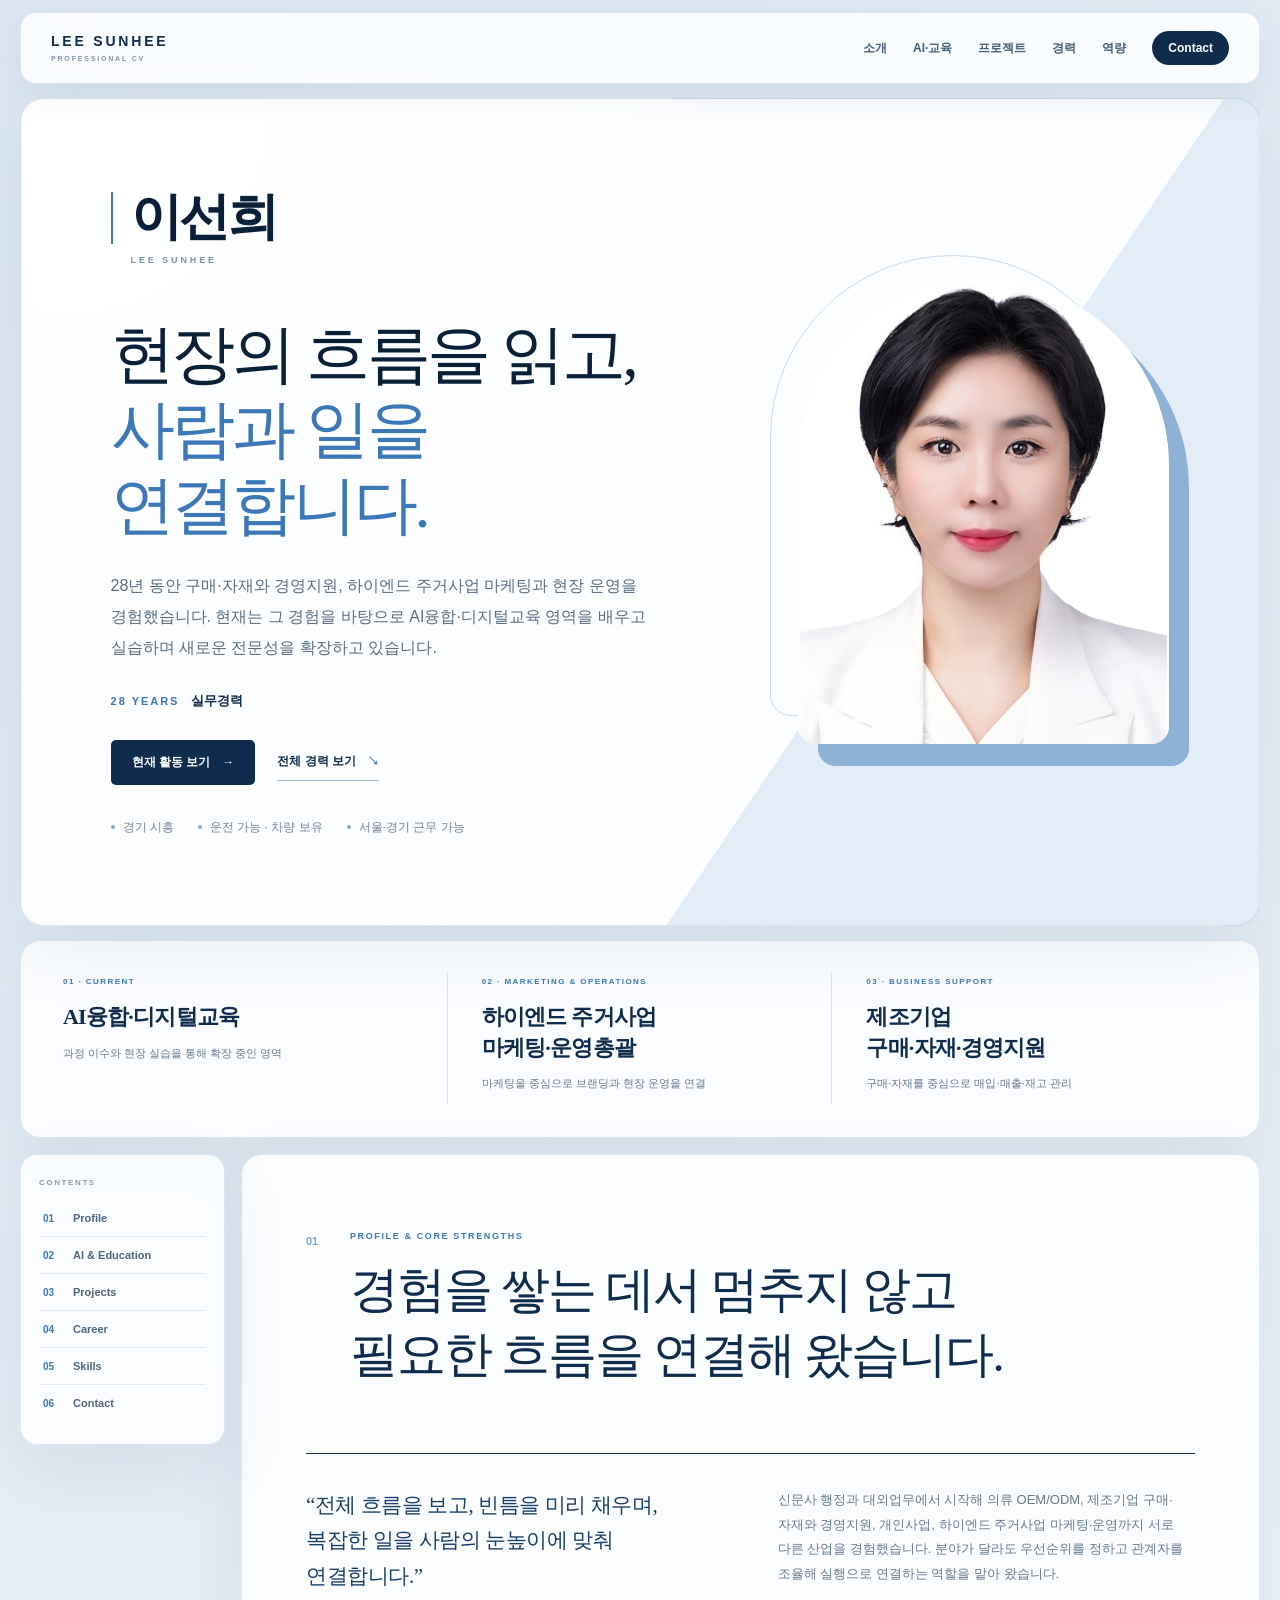
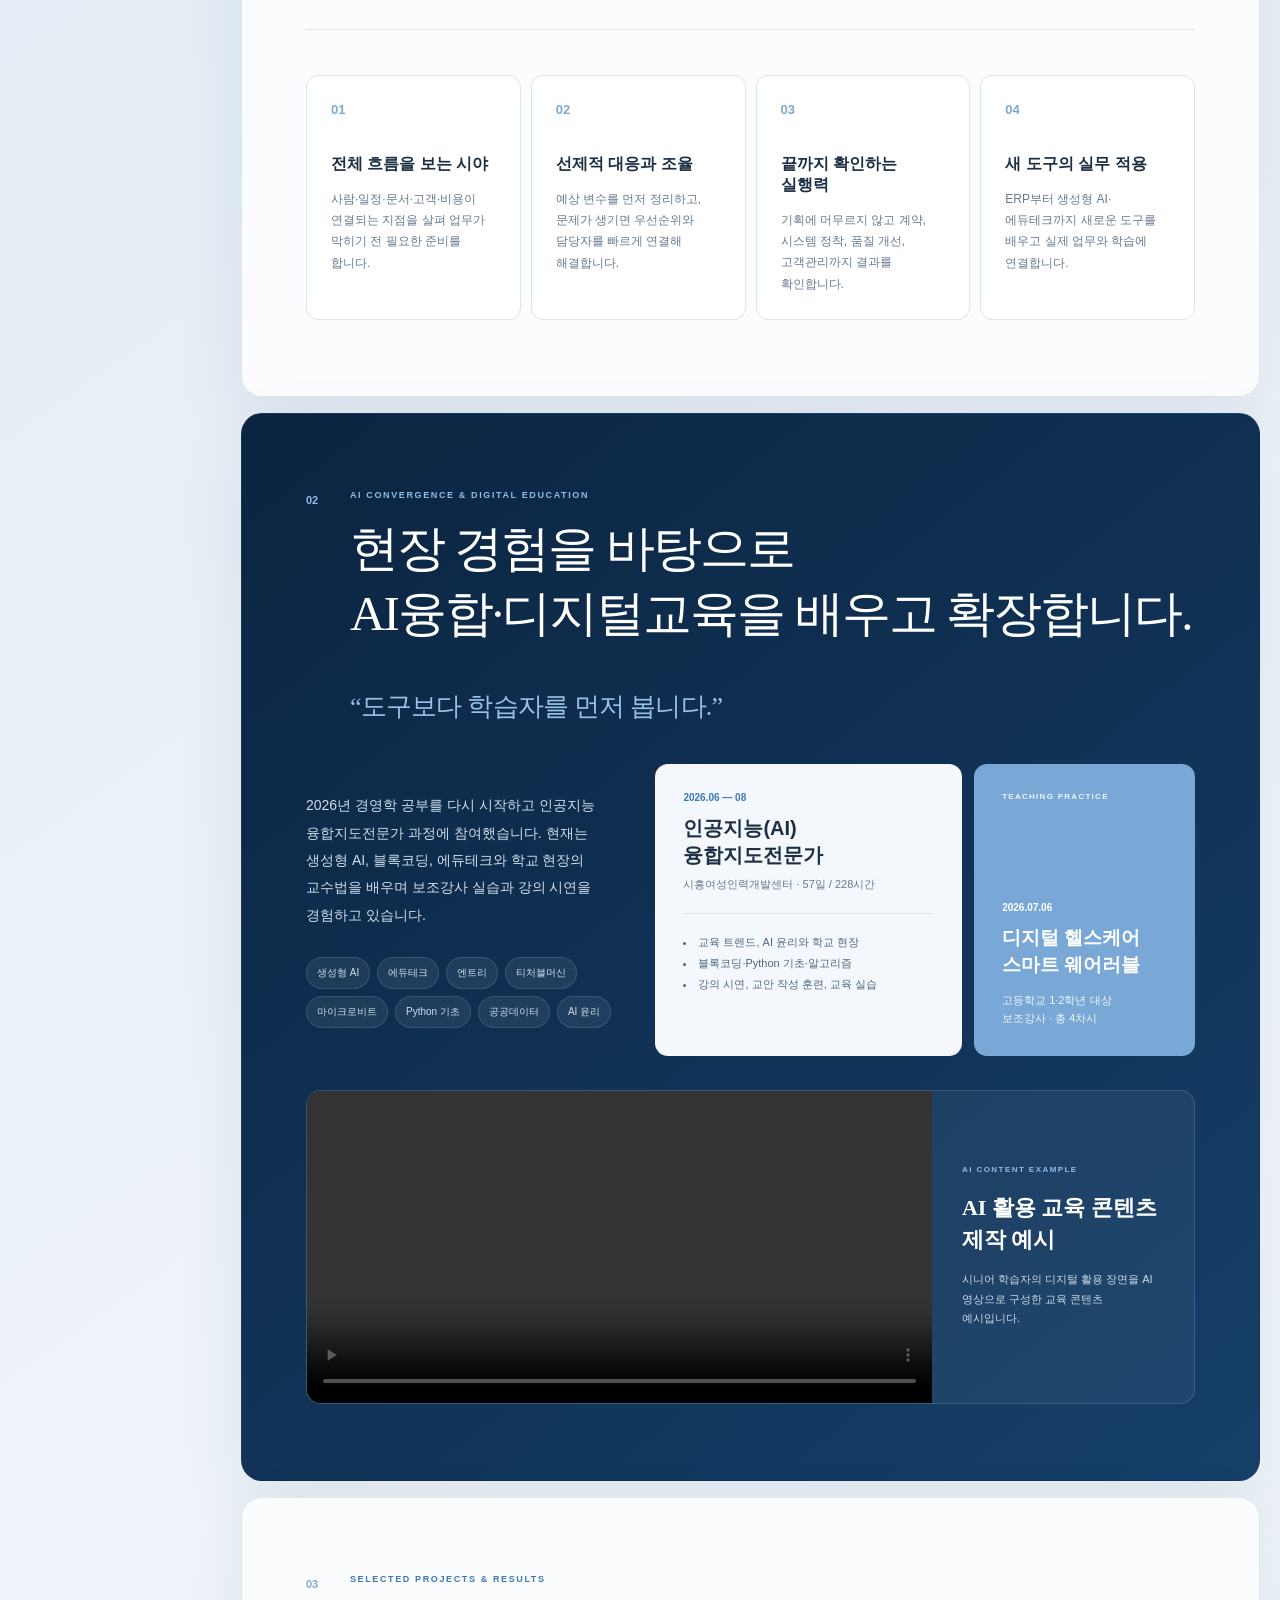
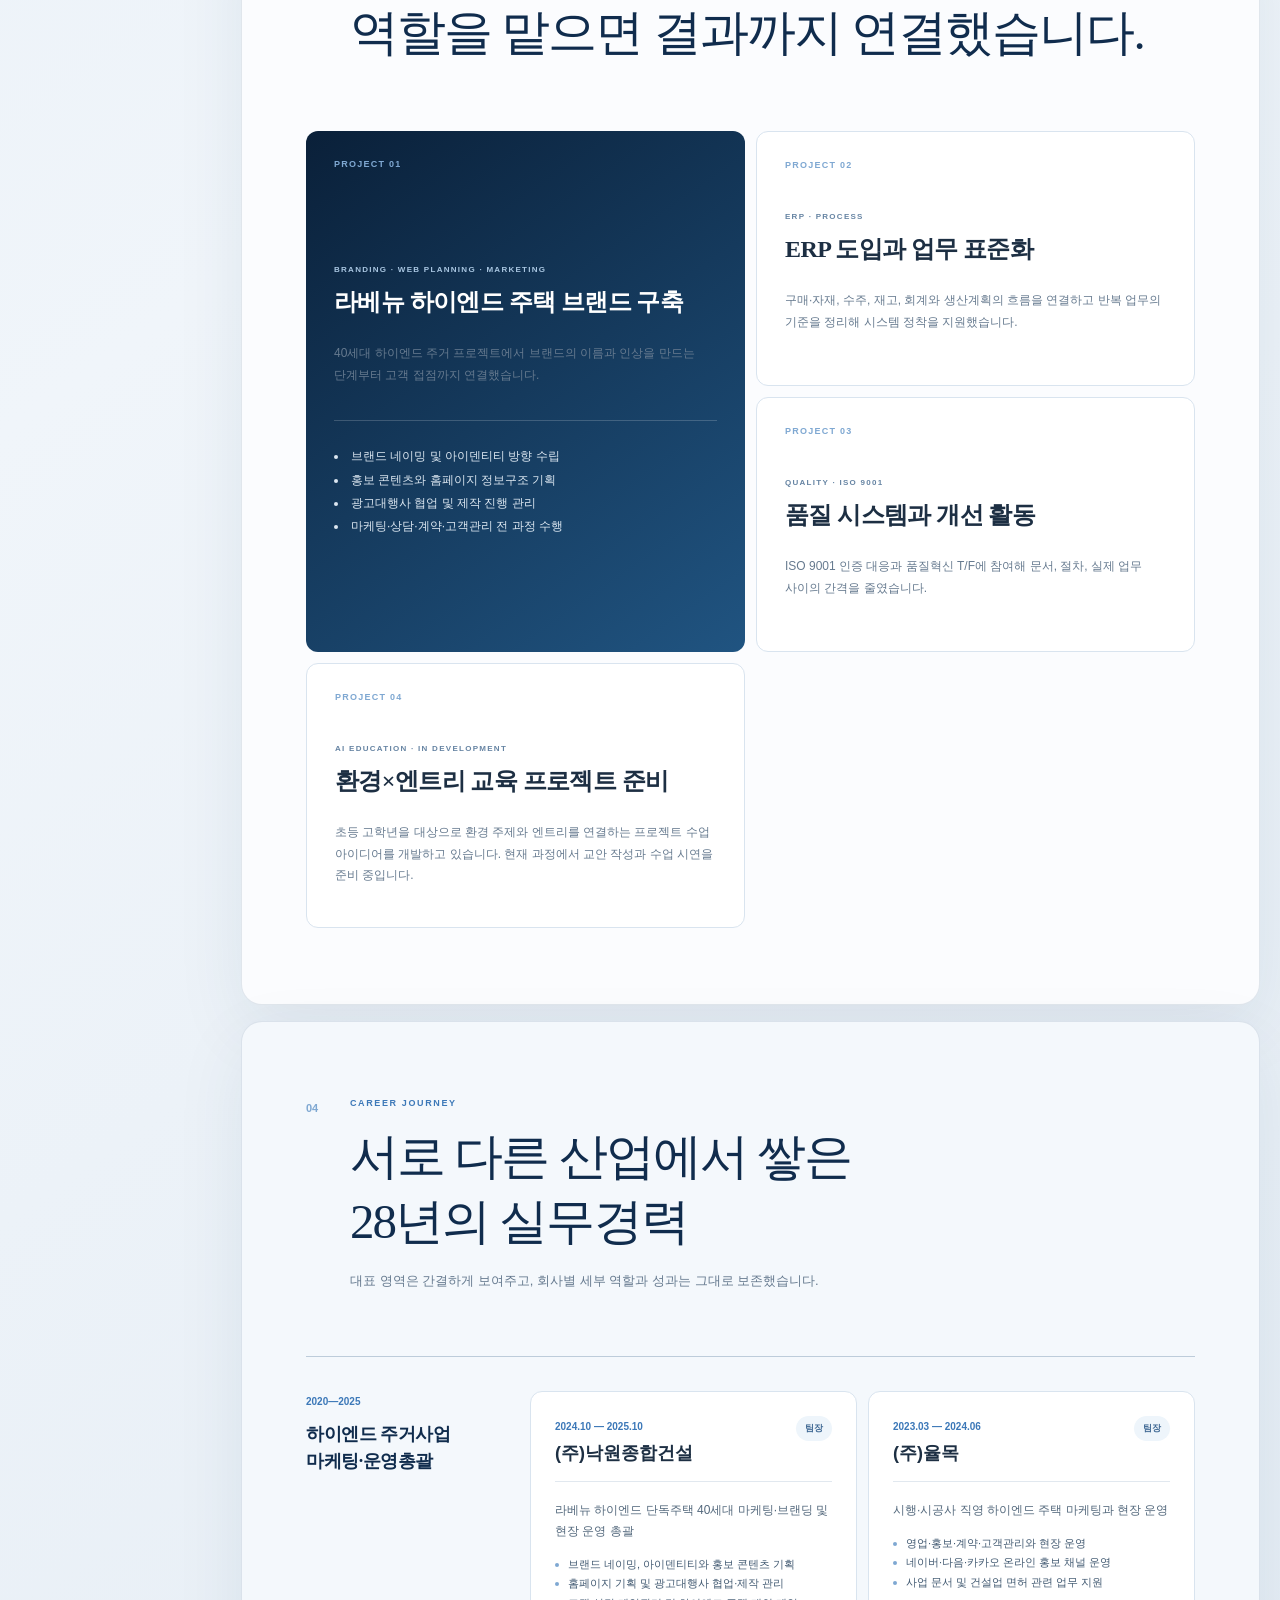
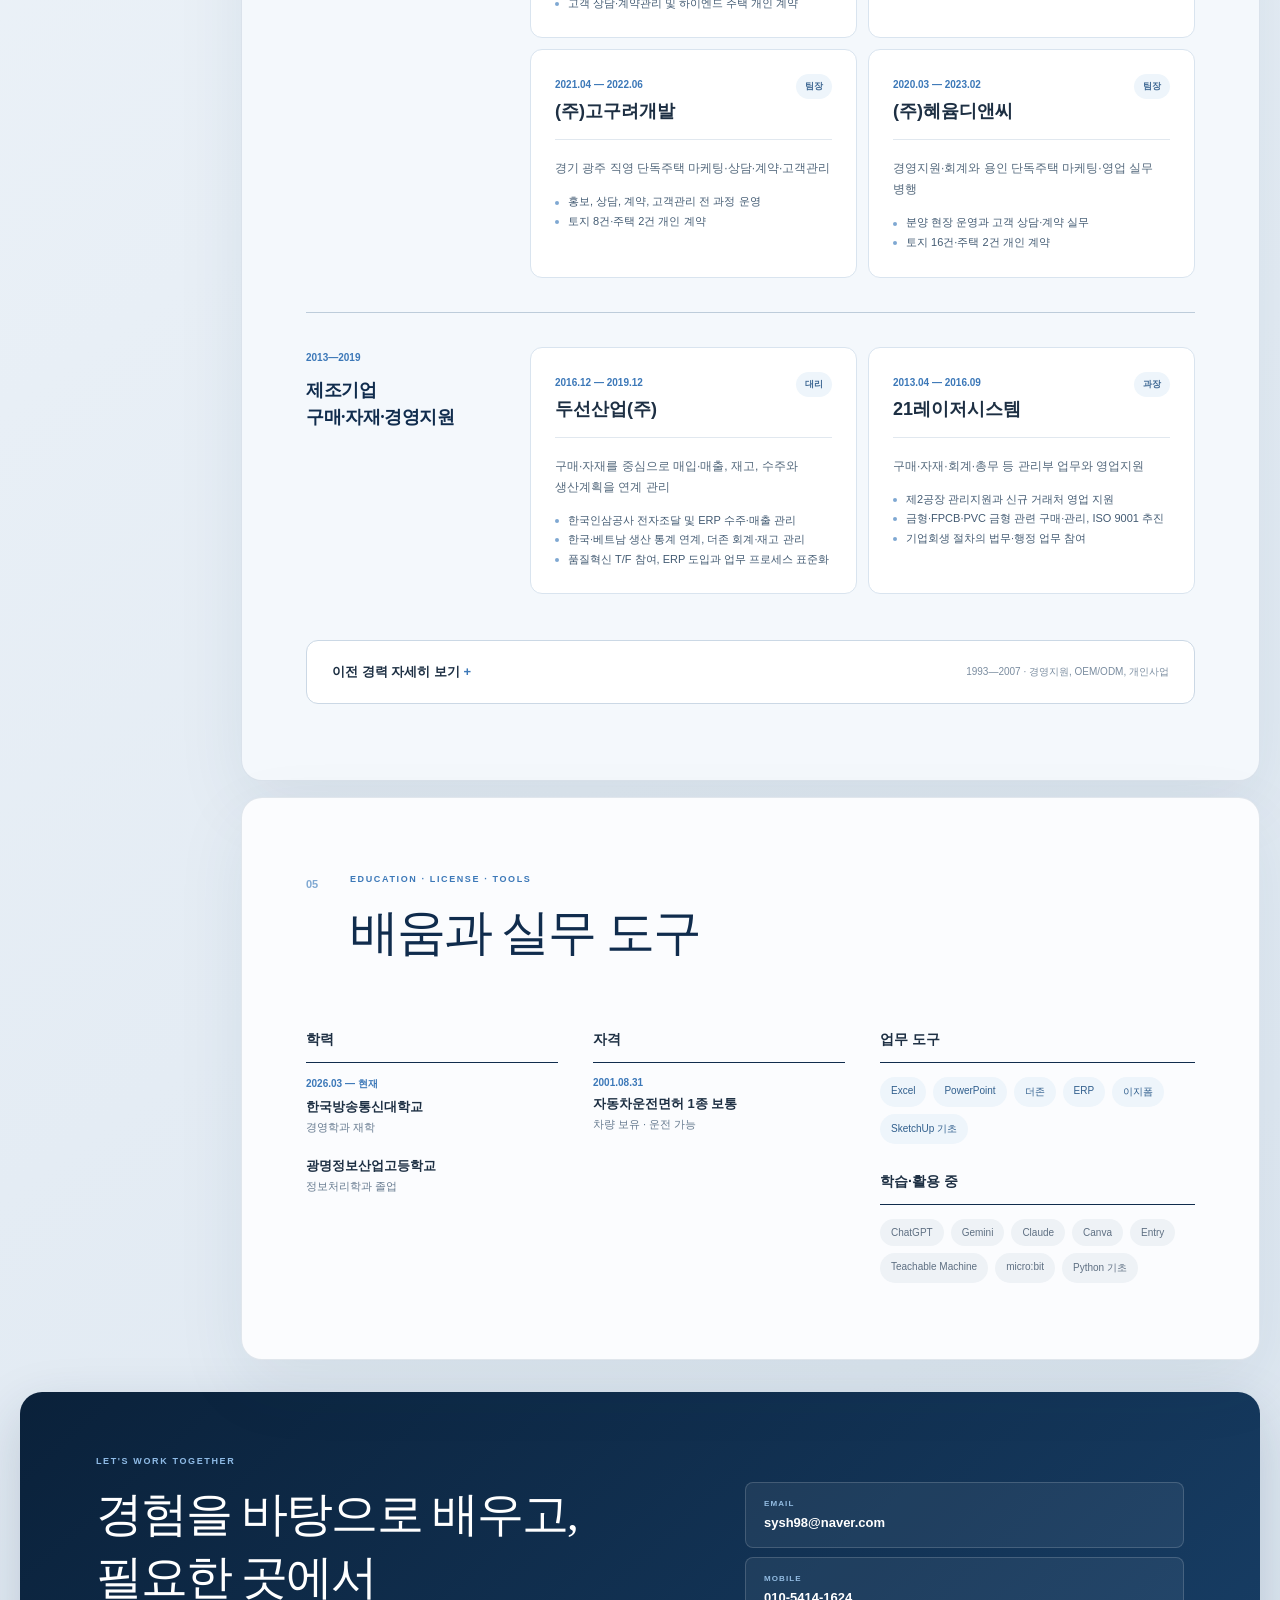
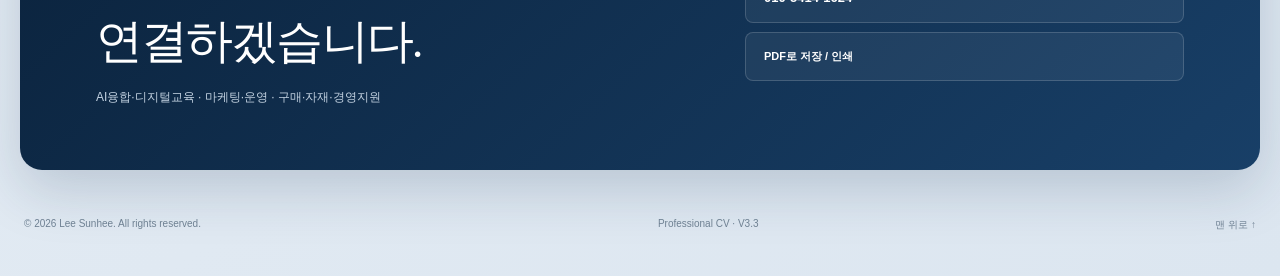
==== commit df0ce184: "Add files via upload" ====
--- a/index.html
+++ b/index.html
@@ -3,128 +3,253 @@
 <head>
   <meta charset="utf-8">
   <meta name="viewport" content="width=device-width, initial-scale=1">
-  <meta name="description" content="운영·경영지원·생산관리·분양·브랜딩 경험에 AI 디지털 교육 역량을 더한 이선희의 웹 CV">
-  <meta name="theme-color" content="#123b68">
+  <meta name="description" content="28년 실무경력을 바탕으로 하이엔드 주거사업 마케팅·운영총괄, 제조기업 구매·자재·경영지원 경험을 AI융합·디지털교육으로 확장하는 이선희의 웹 CV">
+  <meta name="theme-color" content="#102c4d">
   <meta property="og:title" content="이선희 | Professional CV">
-  <meta property="og:description" content="현장의 흐름을 읽고 사람과 일을 연결하는 운영 관리 실무자">
+  <meta property="og:description" content="28년의 실무경험을 AI융합·디지털교육으로 확장하는 이선희의 Professional CV">
   <meta property="og:type" content="profile">
   <title>이선희 | Professional CV</title>
-  <link rel="stylesheet" href="styles.css">
+  <link rel="stylesheet" href="styles.css?v=20260813-v33">
 </head>
 <body>
   <a class="skip-link" href="#main">본문으로 바로가기</a>
+
   <header class="site-header">
-    <a class="brand" href="#top" aria-label="첫 화면으로 이동"><span>LEE SUNHEE</span><small>PROFESSIONAL CV</small></a>
-    <nav aria-label="주요 메뉴"><a href="#profile">소개</a><a href="#career">경력</a><a href="#projects">성과</a><a href="#ai">AI·교육</a><a class="nav-contact" href="#contact">Contact</a></nav>
+    <a class="brand" href="#top" aria-label="첫 화면으로 이동">
+      <span>LEE SUNHEE</span>
+      <small>PROFESSIONAL CV</small>
+    </a>
+    <nav aria-label="주요 메뉴">
+      <a href="#profile">소개</a>
+      <a href="#ai">AI·교육</a>
+      <a href="#projects">프로젝트</a>
+      <a href="#career">경력</a>
+      <a href="#skills">역량</a>
+      <a class="nav-contact" href="#contact">Contact</a>
+    </nav>
   </header>
 
   <main id="main" class="page-shell">
     <section class="hero" id="top">
       <div class="hero-copy">
-        <div class="identity-block"><strong>이선희</strong><span>LEE SUNHEE</span><p>운영관리 · 현장지원 · AI·디지털 교육</p></div>
-        <p class="eyebrow">OPERATIONS · FIELD MANAGEMENT · BRANDING · AI EDUCATION</p>
+        <div class="identity-block">
+          <strong>이선희</strong>
+          <span>LEE SUNHEE</span>
+        </div>
+
         <h1>현장의 흐름을 읽고,<br><em>사람과 일을 연결합니다.</em></h1>
-        <p class="lead">경영지원과 생산관리, 사업장 운영, 하이엔드 주택 분양·브랜딩까지 28년 8개월의 현장을 경험했습니다. 이제 그 경험에 AI와 디지털 교육 역량을 더해, 변화가 필요한 조직과 사람에게 실질적인 답을 전합니다.</p>
-        <div class="hero-actions"><a class="button primary" href="#career">전체 경력 보기</a><a class="button secondary" href="#contact">연락하기</a></div>
-        <ul class="quick-info" aria-label="기본 정보"><li>경기 시흥</li><li>운전 가능 · 차량 보유</li><li>서울·경기 근무 가능</li></ul>
+
+        <p class="lead">28년 동안 구매·자재와 경영지원, 하이엔드 주거사업 마케팅과 현장 운영을 경험했습니다. 현재는 그 경험을 바탕으로 AI융합·디지털교육 영역을 배우고 실습하며 새로운 전문성을 확장하고 있습니다.</p>
+
+        <div class="career-depth" aria-label="총 실무경력 28년">
+          <span>28 YEARS</span>
+          <strong>실무경력</strong>
+        </div>
+
+        <div class="hero-actions">
+          <a class="button primary" href="#ai">현재 활동 보기 <span aria-hidden="true">→</span></a>
+          <a class="text-link" href="#career">전체 경력 보기 <span aria-hidden="true">↘</span></a>
+        </div>
+
+        <ul class="quick-info" aria-label="기본 정보">
+          <li>경기 시흥</li>
+          <li>운전 가능 · 차량 보유</li>
+          <li>서울·경기 근무 가능</li>
+        </ul>
       </div>
+
       <div class="portrait-wrap">
         <div class="portrait-backdrop" aria-hidden="true"></div>
         <div class="portrait-frame"><img src="assets/profile.jpg" alt="이선희 프로필 사진"></div>
       </div>
     </section>
 
-    <section class="metrics" aria-label="주요 경력 수치">
-      <article><strong>28<small>년 8개월</small></strong><span>총 실무 경력</span></article>
-      <article><strong>2<small>건</small></strong><span>하이엔드 주택 개인 계약</span></article>
-      <article><strong>28<small>건</small></strong><span>토지·주택 개인 계약</span></article>
-      <article><strong>228<small>시간</small></strong><span>AI 융합지도 과정</span></article>
+    <section class="career-axes" aria-label="대표 전문영역">
+      <article>
+        <span>01 · CURRENT</span>
+        <h2>AI융합·디지털교육</h2>
+        <p>과정 이수와 현장 실습을 통해 확장 중인 영역</p>
+      </article>
+      <article>
+        <span>02 · MARKETING & OPERATIONS</span>
+        <h2>하이엔드 주거사업<br>마케팅·운영총괄</h2>
+        <p>마케팅을 중심으로 브랜딩과 현장 운영을 연결</p>
+      </article>
+      <article>
+        <span>03 · BUSINESS SUPPORT</span>
+        <h2>제조기업<br>구매·자재·경영지원</h2>
+        <p>구매·자재를 중심으로 매입·매출·재고 관리</p>
+      </article>
     </section>
 
     <div class="resume-layout">
-      <aside class="side-nav" aria-label="이력서 목차"><p>CONTENTS</p><a href="#profile"><span>01</span>Profile</a><a href="#career"><span>02</span>Career</a><a href="#projects"><span>03</span>Projects</a><a href="#ai"><span>04</span>AI & Education</a><a href="#skills"><span>05</span>Skills</a><a href="#contact"><span>06</span>Contact</a></aside>
+      <aside class="side-nav" aria-label="이력서 목차">
+        <p>CONTENTS</p>
+        <a href="#profile"><span>01</span>Profile</a>
+        <a href="#ai"><span>02</span>AI & Education</a>
+        <a href="#projects"><span>03</span>Projects</a>
+        <a href="#career"><span>04</span>Career</a>
+        <a href="#skills"><span>05</span>Skills</a>
+        <a href="#contact"><span>06</span>Contact</a>
+      </aside>
+
       <div class="resume-content">
         <section class="section" id="profile">
-          <div class="section-title"><span>01</span><div><p class="eyebrow">PROFILE & CORE STRENGTHS</p><h2>경험을 쌓는 데서 멈추지 않고<br>현장을 더 잘 움직이게 합니다.</h2></div></div>
-          <div class="profile-intro"><p class="quote">“현장 전체를 보고, 빈틈을 미리 채우며,<br>복잡한 일을 사람의 눈높이에 맞춰 연결합니다.”</p><p>신문사 행정과 대외업무에서 시작해 의류 OEM/ODM, 제조업 경영지원·무역·생산관리, 개인사업, 단독주택 및 하이엔드 주택 분양까지 다양한 산업을 경험했습니다. 산업이 달라도 성과를 만드는 원리는 같았습니다. 흐름을 읽고, 우선순위를 정하고, 관계자를 조율해 끝까지 실행하는 것입니다.</p></div>
+          <div class="section-title">
+            <span>01</span>
+            <div>
+              <p class="eyebrow">PROFILE & CORE STRENGTHS</p>
+              <h2>경험을 쌓는 데서 멈추지 않고<br>필요한 흐름을 연결해 왔습니다.</h2>
+            </div>
+          </div>
+
+          <div class="profile-intro">
+            <p class="quote">“전체 흐름을 보고, 빈틈을 미리 채우며,<br>복잡한 일을 사람의 눈높이에 맞춰 연결합니다.”</p>
+            <p>신문사 행정과 대외업무에서 시작해 의류 OEM/ODM, 제조기업 구매·자재와 경영지원, 개인사업, 하이엔드 주거사업 마케팅·운영까지 서로 다른 산업을 경험했습니다. 분야가 달라도 우선순위를 정하고 관계자를 조율해 실행으로 연결하는 역할을 맡아 왔습니다.</p>
+          </div>
+
           <div class="strength-grid">
-            <article><span>01</span><h3>운영의 전체를 보는 시야</h3><p>사람·일정·문서·고객·비용이 연결되는 지점을 살펴 업무가 막히기 전 필요한 준비를 합니다.</p></article>
-            <article><span>02</span><h3>문제 전후 대응과 조율</h3><p>예상 변수를 먼저 정리하고, 문제가 생기면 우선순위와 담당자를 빠르게 연결해 해결합니다.</p></article>
-            <article><span>03</span><h3>성과로 이어지는 실행력</h3><p>기획에 머무르지 않고 계약, 시스템 정착, 품질 개선, 고객관리까지 결과를 확인합니다.</p></article>
-            <article><span>04</span><h3>새 도구를 실무로 전환</h3><p>ERP 도입부터 생성형 AI·에듀테크까지 새로운 도구를 배우고 실제 업무와 교육에 적용합니다.</p></article>
-          </div>
-        </section>
-
-        <section class="section career-section" id="career">
-          <div class="section-title"><span>02</span><div><p class="eyebrow">CAREER JOURNEY</p><h2>운영의 기초부터 현장 총괄까지</h2><p>최근 경력부터 분야별 역할과 성과를 정리했습니다.</p></div></div>
-          <div class="career-group">
-            <div class="group-label"><span>2020—2025</span><h3>주택 분양·브랜딩</h3></div>
-            <div class="career-list">
-              <article class="career-item"><div class="career-head"><div><time>2024.10 — 2025.10</time><h3>(주)낙원종합건설</h3></div><span class="role">팀장</span></div><p>라베뉴 하이엔드 단독주택 40세대의 분양 영업·브랜딩 총괄</p><ul><li>브랜드 네이밍, 아이덴티티와 홍보 콘텐츠 기획</li><li>홈페이지 기획 및 광고대행사 협업·제작 관리</li><li>하이엔드 주택 1건 개인 계약</li></ul></article>
-              <article class="career-item"><div class="career-head"><div><time>2023.03 — 2024.06</time><h3>(주)율목</h3></div><span class="role">팀장</span></div><p>시행·시공사 직영 하이엔드 주택 분양 현장 총괄</p><ul><li>영업·홍보·계약·고객관리와 현장 운영</li><li>네이버·다음·카카오 온라인 홍보 채널 운영</li><li>사업 문서 및 건설업 면허 관련 업무 지원, 주택 1건 계약</li></ul></article>
-              <article class="career-item"><div class="career-head"><div><time>2021.04 — 2022.06</time><h3>(주)고구려개발</h3></div><span class="role">팀장</span></div><p>경기 광주 직영 단독주택 개발·분양</p><ul><li>홍보, 상담, 계약, 고객관리 전 과정 운영</li><li>토지 8건·주택 2건 개인 계약</li></ul></article>
-              <article class="career-item"><div class="career-head"><div><time>2020.03 — 2023.02</time><h3>(주)혜윰디앤씨</h3></div><span class="role">팀장</span></div><p>분양대행사 경영지원·회계 및 용인 단독주택 분양</p><ul><li>현장 운영과 분양 실무 병행</li><li>토지 16건·주택 2건 개인 계약</li></ul></article>
-            </div>
-          </div>
-          <div class="career-group">
-            <div class="group-label"><span>2013—2019</span><h3>제조·생산·ERP</h3></div>
-            <div class="career-list">
-              <article class="career-item"><div class="career-head"><div><time>2016.12 — 2019.12</time><h3>두선산업(주)</h3></div><span class="role">대리</span></div><p>수주·생산계획·회계·재고·수출입을 연결한 운영 관리</p><ul><li>한국인삼공사 전자조달 및 ERP 수주 운영</li><li>한국·베트남 생산 통계 통합, 더존 회계·재고 관리</li><li>품질혁신 T/F 참여, ERP 도입과 업무 프로세스 표준화</li></ul></article>
-              <article class="career-item"><div class="career-head"><div><time>2013.04 — 2016.09</time><h3>21레이저시스템</h3></div><span class="role">과장</span></div><p>회계·총무·구매 및 공장·영업 지원</p><ul><li>제2공장 운영과 신규 거래처 영업 지원</li><li>금형·FPCB·PVC 금형 관련 관리, ISO 9001 추진</li><li>기업회생 절차의 법무·행정 업무 참여</li></ul></article>
-            </div>
-          </div>
-          <details class="earlier-career"><summary><span>이전 경력 자세히 보기</span><small>1993—2007 · 운영지원, 무역, 개인사업</small></summary><div class="earlier-grid">
-            <article><time>2004.03 — 2005.03</time><h3>(주)경화 · 대리</h3><p>급여·4대보험·회계·세무, 외국인 근로자 관리, 수출입·통관, 자재·구매 업무</p></article>
-            <article><time>2003.01 — 2007.12</time><h3>사업장 운영</h3><p>가구점과 컴퓨터 대리점의 판매·고객·재고·매장 운영 전반</p></article>
-            <article><time>1997.03 — 2002.08</time><h3>(주)한보이앤씨 · 주임</h3><p>회계·자금·인사·총무, 구매·외주, 수출입·통관·중국법인 업무, 2001년 ISO 9001 인증 대응</p></article>
-            <article><time>1995.11 — 1996.12</time><h3>블루문 · 주임</h3><p>일본 OEM/ODM 여성의류의 시장·소재 조사, 샘플, 구매·생산·품질·출고 관리</p></article>
-            <article><time>1993.03 — 1995.10</time><h3>중부매일신문 · 사원</h3><p>서울지사 운영지원, 국회·춘추관 취재 행정, 영업관리, 대한탁구협회 대외 연락</p></article>
-          </div></details>
-        </section>
-
-        <section class="section project-section" id="projects">
-          <div class="section-title"><span>03</span><div><p class="eyebrow">SELECTED PROJECTS & RESULTS</p><h2>흐름을 바꾸고 결과를 만든 경험</h2></div></div>
-          <div class="project-grid">
-            <article class="featured-project"><div class="project-index">PROJECT 01</div><p class="project-type">BRANDING · WEB PLANNING · SALES</p><h3>라베뉴 하이엔드 주택 브랜드 구축</h3><p>40세대 분양 현장의 이름과 인상을 만드는 단계부터 고객 접점까지 연결했습니다.</p><ul><li>브랜드 네이밍 및 아이덴티티 방향 수립</li><li>홍보 콘텐츠와 홈페이지 정보구조 기획</li><li>광고대행사 협업 및 제작 진행 관리</li><li>상담·계약·고객관리 전 과정 수행</li></ul></article>
-            <article><div class="project-index">PROJECT 02</div><p class="project-type">ERP · PROCESS</p><h3>ERP 도입과 업무 표준화</h3><p>수주·생산·회계·재고·수출입 흐름을 연결하고 반복 업무의 기준을 정리해 시스템 정착을 지원했습니다.</p></article>
-            <article><div class="project-index">PROJECT 03</div><p class="project-type">QUALITY · ISO 9001</p><h3>품질 시스템과 개선 활동</h3><p>ISO 9001 인증 대응과 품질혁신 T/F에 참여해 문서, 절차, 현장 실행 사이의 간격을 줄였습니다.</p></article>
-            <article><div class="project-index">PROJECT 04</div><p class="project-type">AI CODING · LESSON DESIGN</p><h3>지구를 구하는 AI 코딩 구조대</h3><p>초등 5·6학년 대상 엔트리 기반 40분×4차시 프로젝트 수업안입니다. 팀 프로젝트와 발표, AI 윤리와 개인정보 보호를 함께 설계했습니다.</p></article>
+            <article><span>01</span><h3>전체 흐름을 보는 시야</h3><p>사람·일정·문서·고객·비용이 연결되는 지점을 살펴 업무가 막히기 전 필요한 준비를 합니다.</p></article>
+            <article><span>02</span><h3>선제적 대응과 조율</h3><p>예상 변수를 먼저 정리하고, 문제가 생기면 우선순위와 담당자를 빠르게 연결해 해결합니다.</p></article>
+            <article><span>03</span><h3>끝까지 확인하는 실행력</h3><p>기획에 머무르지 않고 계약, 시스템 정착, 품질 개선, 고객관리까지 결과를 확인합니다.</p></article>
+            <article><span>04</span><h3>새 도구의 실무 적용</h3><p>ERP부터 생성형 AI·에듀테크까지 새로운 도구를 배우고 실제 업무와 학습에 연결합니다.</p></article>
           </div>
         </section>
 
         <section class="section ai-section" id="ai">
-          <div class="section-title light"><span>04</span><div><p class="eyebrow">AI & DIGITAL EDUCATION</p><h2>현장 경험에 AI·디지털 교육 역량을 더합니다.</h2></div></div>
-          <p class="teaching-principle">“도구보다 학생을 먼저 봅니다.”</p>
+          <div class="section-title light">
+            <span>02</span>
+            <div>
+              <p class="eyebrow">AI CONVERGENCE & DIGITAL EDUCATION</p>
+              <h2>현장 경험을 바탕으로<br>AI융합·디지털교육을 배우고 확장합니다.</h2>
+            </div>
+          </div>
+
+          <p class="teaching-principle">“도구보다 학습자를 먼저 봅니다.”</p>
+
           <div class="ai-layout">
-            <div class="ai-story"><p>2026년 경영학 공부를 다시 시작하고, 인공지능 융합지도전문가 과정에 참여했습니다. 기술을 어렵게 설명하는 사람이 아니라, 학생의 언어와 실제 실행 가능성·안전을 우선해 “바로 써볼 수 있게” 안내하는 실무형 교육자를 지향합니다.</p><div class="learning-tags"><span>생성형 AI</span><span>에듀테크</span><span>엔트리</span><span>티처블머신</span><span>마이크로비트</span><span>Python</span><span>공공데이터</span><span>AI 윤리</span></div></div>
-            <article class="course-card"><div class="course-date">2026.06 — 08</div><h3>인공지능(AI)융합지도전문가</h3><p>시흥여성인력개발센터 · 57일 / 228시간</p><ul><li>교육 트렌드, AI 윤리와 학교 현장</li><li>블록코딩·Python 데이터 분석·알고리즘</li><li>강의 시연, 교안 작성, 기업 특강 실습</li></ul></article>
-            <article class="practice-card"><div class="practice-label">TEACHING PRACTICE</div><time>2026.07.06</time><h3>디지털 헬스케어<br>스마트 웨어러블</h3><p>고등학교 1·2학년 대상 수업<br>보조강사 · 총 4차시</p></article>
-          </div>
+            <div class="ai-story">
+              <p>2026년 경영학 공부를 다시 시작하고 인공지능 융합지도전문가 과정에 참여했습니다. 현재는 생성형 AI, 블록코딩, 에듀테크와 학교 현장의 교수법을 배우며 보조강사 실습과 강의 시연을 경험하고 있습니다.</p>
+              <div class="learning-tags"><span>생성형 AI</span><span>에듀테크</span><span>엔트리</span><span>티처블머신</span><span>마이크로비트</span><span>Python 기초</span><span>공공데이터</span><span>AI 윤리</span></div>
+            </div>
+
+            <article class="course-card">
+              <div class="course-date">2026.06 — 08</div>
+              <h3>인공지능(AI)융합지도전문가</h3>
+              <p>시흥여성인력개발센터 · 57일 / 228시간</p>
+              <ul><li>교육 트렌드, AI 윤리와 학교 현장</li><li>블록코딩·Python 기초·알고리즘</li><li>강의 시연, 교안 작성 훈련, 교육 실습</li></ul>
+            </article>
+
+            <article class="practice-card">
+              <div class="practice-label">TEACHING PRACTICE</div>
+              <time>2026.07.06</time>
+              <h3>디지털 헬스케어<br>스마트 웨어러블</h3>
+              <p>고등학교 1·2학년 대상<br>보조강사 · 총 4차시</p>
+            </article>
+          </div>
+
           <figure class="promo-video">
-            <video controls playsinline preload="metadata" poster="assets/ai-instructor-poster.jpg">
+            <video controls playsinline preload="metadata">
               <source src="assets/ai-instructor-promo.mp4" type="video/mp4">
               브라우저가 영상을 지원하지 않습니다.
             </video>
-            <figcaption><span>AI INSTRUCTOR PROMO</span><strong>AI·디지털 교육 비전 소개</strong><p>기술을 어렵게 설명하기보다 학습자의 일상과 경험에 연결하는 교육을 지향합니다.</p></figcaption>
+            <figcaption>
+              <span>AI CONTENT EXAMPLE</span>
+              <strong>AI 활용 교육 콘텐츠 제작 예시</strong>
+              <p>시니어 학습자의 디지털 활용 장면을 AI 영상으로 구성한 교육 콘텐츠 예시입니다.</p>
+            </figcaption>
           </figure>
         </section>
 
+        <section class="section project-section" id="projects">
+          <div class="section-title">
+            <span>03</span>
+            <div>
+              <p class="eyebrow">SELECTED PROJECTS & RESULTS</p>
+              <h2>역할을 맡으면 결과까지 연결했습니다.</h2>
+            </div>
+          </div>
+
+          <div class="project-grid">
+            <article class="featured-project">
+              <div class="project-index">PROJECT 01</div>
+              <p class="project-type">BRANDING · WEB PLANNING · MARKETING</p>
+              <h3>라베뉴 하이엔드 주택 브랜드 구축</h3>
+              <p>40세대 하이엔드 주거 프로젝트에서 브랜드의 이름과 인상을 만드는 단계부터 고객 접점까지 연결했습니다.</p>
+              <ul><li>브랜드 네이밍 및 아이덴티티 방향 수립</li><li>홍보 콘텐츠와 홈페이지 정보구조 기획</li><li>광고대행사 협업 및 제작 진행 관리</li><li>마케팅·상담·계약·고객관리 전 과정 수행</li></ul>
+            </article>
+
+            <article><div class="project-index">PROJECT 02</div><p class="project-type">ERP · PROCESS</p><h3>ERP 도입과 업무 표준화</h3><p>구매·자재, 수주, 재고, 회계와 생산계획의 흐름을 연결하고 반복 업무의 기준을 정리해 시스템 정착을 지원했습니다.</p></article>
+            <article><div class="project-index">PROJECT 03</div><p class="project-type">QUALITY · ISO 9001</p><h3>품질 시스템과 개선 활동</h3><p>ISO 9001 인증 대응과 품질혁신 T/F에 참여해 문서, 절차, 실제 업무 사이의 간격을 줄였습니다.</p></article>
+            <article><div class="project-index">PROJECT 04</div><p class="project-type">AI EDUCATION · IN DEVELOPMENT</p><h3>환경×엔트리 교육 프로젝트 준비</h3><p>초등 고학년을 대상으로 환경 주제와 엔트리를 연결하는 프로젝트 수업 아이디어를 개발하고 있습니다. 현재 과정에서 교안 작성과 수업 시연을 준비 중입니다.</p></article>
+          </div>
+        </section>
+
+        <section class="section career-section" id="career">
+          <div class="section-title">
+            <span>04</span>
+            <div>
+              <p class="eyebrow">CAREER JOURNEY</p>
+              <h2>서로 다른 산업에서 쌓은<br>28년의 실무경력</h2>
+              <p>대표 영역은 간결하게 보여주고, 회사별 세부 역할과 성과는 그대로 보존했습니다.</p>
+            </div>
+          </div>
+
+          <div class="career-group">
+            <div class="group-label"><span>2020—2025</span><h3>하이엔드 주거사업<br>마케팅·운영총괄</h3></div>
+            <div class="career-list">
+              <article class="career-item"><div class="career-head"><div><time>2024.10 — 2025.10</time><h3>(주)낙원종합건설</h3></div><span class="role">팀장</span></div><p>라베뉴 하이엔드 단독주택 40세대 마케팅·브랜딩 및 현장 운영 총괄</p><ul><li>브랜드 네이밍, 아이덴티티와 홍보 콘텐츠 기획</li><li>홈페이지 기획 및 광고대행사 협업·제작 관리</li><li>고객 상담·계약관리 및 하이엔드 주택 개인 계약</li></ul></article>
+
+              <article class="career-item"><div class="career-head"><div><time>2023.03 — 2024.06</time><h3>(주)율목</h3></div><span class="role">팀장</span></div><p>시행·시공사 직영 하이엔드 주택 마케팅과 현장 운영</p><ul><li>영업·홍보·계약·고객관리와 현장 운영</li><li>네이버·다음·카카오 온라인 홍보 채널 운영</li><li>사업 문서 및 건설업 면허 관련 업무 지원</li></ul></article>
+
+              <article class="career-item"><div class="career-head"><div><time>2021.04 — 2022.06</time><h3>(주)고구려개발</h3></div><span class="role">팀장</span></div><p>경기 광주 직영 단독주택 마케팅·상담·계약·고객관리</p><ul><li>홍보, 상담, 계약, 고객관리 전 과정 운영</li><li>토지 8건·주택 2건 개인 계약</li></ul></article>
+
+              <article class="career-item"><div class="career-head"><div><time>2020.03 — 2023.02</time><h3>(주)혜윰디앤씨</h3></div><span class="role">팀장</span></div><p>경영지원·회계와 용인 단독주택 마케팅·영업 실무 병행</p><ul><li>분양 현장 운영과 고객 상담·계약 실무</li><li>토지 16건·주택 2건 개인 계약</li></ul></article>
+            </div>
+          </div>
+
+          <div class="career-group">
+            <div class="group-label"><span>2013—2019</span><h3>제조기업<br>구매·자재·경영지원</h3></div>
+            <div class="career-list">
+              <article class="career-item"><div class="career-head"><div><time>2016.12 — 2019.12</time><h3>두선산업(주)</h3></div><span class="role">대리</span></div><p>구매·자재를 중심으로 매입·매출, 재고, 수주와 생산계획을 연계 관리</p><ul><li>한국인삼공사 전자조달 및 ERP 수주·매출 관리</li><li>한국·베트남 생산 통계 연계, 더존 회계·재고 관리</li><li>품질혁신 T/F 참여, ERP 도입과 업무 프로세스 표준화</li></ul></article>
+
+              <article class="career-item"><div class="career-head"><div><time>2013.04 — 2016.09</time><h3>21레이저시스템</h3></div><span class="role">과장</span></div><p>구매·자재·회계·총무 등 관리부 업무와 영업지원</p><ul><li>제2공장 관리지원과 신규 거래처 영업 지원</li><li>금형·FPCB·PVC 금형 관련 구매·관리, ISO 9001 추진</li><li>기업회생 절차의 법무·행정 업무 참여</li></ul></article>
+            </div>
+          </div>
+
+          <details class="earlier-career">
+            <summary><span>이전 경력 자세히 보기</span><small>1993—2007 · 경영지원, OEM/ODM, 개인사업</small></summary>
+            <div class="earlier-grid">
+              <article><time>2004.03 — 2005.03</time><h3>(주)경화 · 대리</h3><p>급여·4대보험·회계·세무, 외국인 근로자 관리, 수출입·통관, 구매·자재 업무</p></article>
+              <article><time>2003.01 — 2007.12</time><h3>개인사업</h3><p>가구점·컴퓨터 대리점의 판매·고객·매입·재고·매장 운영 전반</p></article>
+              <article><time>1997.03 — 2002.08</time><h3>(주)한보이앤씨 · 주임</h3><p>회계·자금·인사·총무, 구매·외주, 수출입·통관·중국법인 업무, 2001년 ISO 9001 인증 대응</p></article>
+              <article><time>1995.11 — 1996.12</time><h3>블루문 · 주임</h3><p>일본 OEM/ODM 여성의류의 시장·소재 조사, 샘플, 구매·생산·품질·출고 관리</p></article>
+              <article><time>1993.03 — 1995.10</time><h3>중부매일신문 · 사원</h3><p>서울지사 운영지원, 국회·춘추관 취재 행정, 영업관리, 대한탁구협회 대외 연락</p></article>
+            </div>
+          </details>
+        </section>
+
         <section class="section skill-section" id="skills">
-          <div class="section-title"><span>05</span><div><p class="eyebrow">EDUCATION · LICENSE · TOOLS</p><h2>배움과 실무 도구</h2></div></div>
+          <div class="section-title">
+            <span>05</span>
+            <div><p class="eyebrow">EDUCATION · LICENSE · TOOLS</p><h2>배움과 실무 도구</h2></div>
+          </div>
+
           <div class="skill-columns">
             <article><h3>학력</h3><ul class="info-list"><li><time>2026.03 — 현재</time><strong>한국방송통신대학교</strong><span>경영학과 재학</span></li><li><strong>광명정보산업고등학교</strong><span>정보처리학과 졸업</span></li></ul></article>
             <article><h3>자격</h3><ul class="info-list"><li><time>2001.08.31</time><strong>자동차운전면허 1종 보통</strong><span>차량 보유 · 운전 가능</span></li></ul></article>
-            <article class="tools"><h3>업무 도구</h3><div class="tag-list"><span>Excel</span><span>PowerPoint</span><span>더존</span><span>ERP</span><span>이지폼</span><span>SketchUp 기초</span></div><h3 class="subhead">학습·활용 중</h3><div class="tag-list pale"><span>ChatGPT</span><span>Gemini</span><span>Claude</span><span>Canva</span><span>Entry</span><span>Teachable Machine</span><span>micro:bit</span><span>Python</span></div></article>
+            <article class="tools"><h3>업무 도구</h3><div class="tag-list"><span>Excel</span><span>PowerPoint</span><span>더존</span><span>ERP</span><span>이지폼</span><span>SketchUp 기초</span></div><h3 class="subhead">학습·활용 중</h3><div class="tag-list pale"><span>ChatGPT</span><span>Gemini</span><span>Claude</span><span>Canva</span><span>Entry</span><span>Teachable Machine</span><span>micro:bit</span><span>Python 기초</span></div></article>
           </div>
         </section>
       </div>
     </div>
 
     <section class="contact" id="contact">
-      <div><p class="eyebrow">LET'S WORK TOGETHER</p><h2>경험과 변화가 필요한 현장에서<br>함께 답을 만들겠습니다.</h2><p>운영관리 · 현장지원 · AI·디지털 교육</p></div>
+      <div><p class="eyebrow">LET'S WORK TOGETHER</p><h2>경험을 바탕으로 배우고,<br>필요한 곳에서 연결하겠습니다.</h2><p>AI융합·디지털교육 · 마케팅·운영 · 구매·자재·경영지원</p></div>
       <div class="contact-card"><a href="mailto:sysh98@naver.com"><small>EMAIL</small><strong>sysh98@naver.com</strong></a><a href="tel:01054141624"><small>MOBILE</small><strong>010-5414-1624</strong></a><button type="button" onclick="window.print()">PDF로 저장 / 인쇄</button></div>
     </section>
   </main>
-  <footer><span>© 2026 Lee Sunhee. All rights reserved.</span><span>Professional CV · Updated 2026</span><a href="#top">맨 위로 ↑</a></footer>
+
+  <footer><span>© 2026 Lee Sunhee. All rights reserved.</span><span>Professional CV · V3.3</span><a href="#top">맨 위로 ↑</a></footer>
 </body>
 </html>
--- a/styles.css
+++ b/styles.css
@@ -1,17 +1,359 @@
-:root{--navy:#0d2745;--navy2:#143c68;--blue:#2f70b7;--sky:#6ea5dd;--ice:#eaf3fc;--paper:#f9fbfe;--bg:#dce7f2;--line:#d5e2ef;--text:#14283f;--muted:#61748a;--white:#fff;--shadow:0 18px 50px rgba(24,56,91,.09)}
-*{box-sizing:border-box}html{scroll-behavior:smooth;scroll-padding-top:100px}body{margin:0;color:var(--text);background:linear-gradient(145deg,#d7e4f0,#eef4fa 48%,#d9e5f1);font-family:Pretendard,"Noto Sans KR","Apple SD Gothic Neo",Arial,sans-serif;word-break:keep-all}a{color:inherit;text-decoration:none}h1,h2,h3,p{margin-top:0}ul{margin-top:0}.skip-link{position:fixed;left:16px;top:-60px;z-index:100;padding:12px 18px;color:#fff;background:var(--navy);border-radius:8px}.skip-link:focus{top:12px}
-.site-header{position:sticky;top:12px;z-index:50;width:min(1320px,calc(100% - 40px));height:76px;margin:12px auto 0;padding:0 28px;display:flex;align-items:center;justify-content:space-between;border:1px solid rgba(67,105,147,.18);border-radius:18px;background:rgba(249,252,255,.91);box-shadow:0 12px 40px rgba(25,56,91,.08);backdrop-filter:blur(18px)}.brand{display:flex;flex-direction:column;color:var(--navy2);line-height:1}.brand span{font:700 16px Georgia,serif;letter-spacing:.18em}.brand small{margin-top:7px;color:#71869d;font-size:8px;letter-spacing:.22em}.site-header nav{display:flex;align-items:center;gap:28px;color:#405a74;font-size:13px;font-weight:700}.site-header nav a:hover{color:var(--blue)}.nav-contact{padding:10px 17px;color:#fff!important;background:var(--blue);border-radius:99px}
-.page-shell{width:min(1320px,calc(100% - 40px));margin:14px auto 30px}.hero{position:relative;min-height:660px;padding:clamp(60px,7vw,96px) clamp(30px,7vw,94px);display:grid;grid-template-columns:minmax(0,1.18fr) minmax(300px,.72fr);align-items:center;gap:7vw;overflow:hidden;border:1px solid rgba(67,105,147,.17);border-radius:26px;background:radial-gradient(circle at 5% 0,#fff 0,transparent 36%),linear-gradient(126deg,#fafdff 0 66%,#d9e9f8 66%);box-shadow:var(--shadow)}.hero-copy{position:relative;z-index:2}.identity-block{margin-bottom:34px;padding-left:16px;border-left:3px solid var(--blue);display:flex;flex-direction:column;align-items:flex-start}.identity-block strong{color:var(--navy);font:500 clamp(31px,3.5vw,46px)/1.15 Georgia,"Noto Serif KR",serif;letter-spacing:-.035em}.identity-block span{margin-top:9px;color:#7791ac;font:700 10px Georgia,serif;letter-spacing:.28em}.identity-block p{margin:13px 0 0;color:var(--blue);font-size:12px;font-weight:750}.eyebrow{margin:0 0 18px;color:var(--blue);font-size:11px;font-weight:800;letter-spacing:.2em}.hero h1{max-width:790px;margin-bottom:28px;font:500 clamp(44px,5.7vw,76px)/1.15 Georgia,"Noto Serif KR",serif;letter-spacing:-.045em}.hero h1 em{color:var(--blue);font-style:normal}.lead{max-width:720px;margin-bottom:34px;color:#536980;font-size:17px;line-height:1.9}.hero-actions{display:flex;gap:11px;margin-bottom:36px}.button{display:inline-flex;min-width:142px;padding:14px 21px;align-items:center;justify-content:center;border-radius:5px;font-size:13px;font-weight:800}.button.primary{color:#fff;background:var(--blue)}.button.secondary{color:var(--blue);border:1px solid var(--blue);background:#fff}.quick-info{display:flex;flex-wrap:wrap;gap:12px 27px;margin:0;padding:0;list-style:none;color:#667b91;font-size:13px}.quick-info li:before{content:"";display:inline-block;width:5px;height:5px;margin:0 9px 2px 0;border-radius:50%;background:var(--sky)}.portrait-wrap{position:relative;z-index:2;justify-self:center}.portrait-backdrop{position:absolute;inset:-28px 34px 28px -30px;border:1px solid rgba(47,112,183,.28);border-radius:180px 180px 22px 22px}.portrait-frame{position:relative;width:min(29vw,390px);aspect-ratio:4/5;overflow:hidden;border-radius:180px 180px 18px 18px;box-shadow:22px 24px 0 #7faad5}.portrait-frame img{width:100%;height:100%;object-fit:cover;object-position:50% 24%}
-.metrics{margin:14px 0;display:grid;grid-template-columns:repeat(4,1fr);padding:38px 50px;color:#fff;background:linear-gradient(135deg,var(--navy),#245f9b);border-radius:22px;box-shadow:0 16px 40px rgba(15,49,84,.2)}.metrics article{padding:0 28px;border-right:1px solid rgba(255,255,255,.18)}.metrics article:first-child{padding-left:0}.metrics article:last-child{border:0}.metrics strong{display:block;font:500 40px Georgia,serif}.metrics strong small{margin-left:5px;font:600 14px Pretendard,sans-serif}.metrics span{display:block;margin-top:7px;color:#cbdced;font-size:12px}
-.resume-layout{display:grid;grid-template-columns:205px minmax(0,1fr);gap:16px;align-items:start}.side-nav{position:sticky;top:104px;margin-top:2px;padding:23px 18px;border:1px solid rgba(67,105,147,.16);border-radius:18px;background:rgba(249,252,255,.92);box-shadow:var(--shadow)}.side-nav p{margin:0 0 13px;color:#7a8fa5;font-size:9px;font-weight:800;letter-spacing:.2em}.side-nav a{display:block;padding:12px 4px;color:#48627c;border-bottom:1px solid #dfe8f1;font-size:12px}.side-nav a:last-child{border:0}.side-nav span{display:inline-block;width:29px;color:var(--blue);font:700 11px Georgia,serif}.resume-content{min-width:0}.section{margin-top:2px;margin-bottom:16px;padding:78px clamp(30px,5vw,68px);border:1px solid rgba(67,105,147,.16);border-radius:22px;background:var(--paper);box-shadow:var(--shadow)}.section-title{display:grid;grid-template-columns:45px 1fr;margin-bottom:50px}.section-title>span{padding-top:4px;color:var(--sky);font:700 13px Georgia,serif}.section-title h2{margin-bottom:16px;color:var(--navy);font:500 clamp(33px,4.2vw,52px)/1.28 Georgia,"Noto Serif KR",serif;letter-spacing:-.035em}.section-title>div>p:last-child{color:var(--muted);line-height:1.8}.profile-intro{display:grid;grid-template-columns:1fr 1fr;gap:55px;margin-bottom:45px;padding:34px 0;border-top:1px solid var(--navy);border-bottom:1px solid var(--line)}.profile-intro p{margin:0;color:var(--muted);font-size:14px;line-height:1.9}.profile-intro .quote{color:var(--navy2);font:500 22px/1.65 Georgia,"Noto Serif KR",serif}.strength-grid{display:grid;grid-template-columns:repeat(4,1fr);gap:10px}.strength-grid article{min-height:245px;padding:24px;background:#fff;border:1px solid var(--line);border-radius:14px}.strength-grid article>span{color:var(--sky);font:700 16px Georgia,serif}.strength-grid h3{margin:38px 0 14px;font-size:17px}.strength-grid p{margin:0;color:var(--muted);font-size:13px;line-height:1.75}
-.career-section{background:#f3f8fd}.career-group{display:grid;grid-template-columns:180px 1fr;gap:34px;padding:34px 0;border-top:1px solid #b8c8d8}.group-label{position:sticky;top:112px;align-self:start}.group-label span{color:var(--blue);font:700 13px Georgia,serif}.group-label h3{margin-top:12px;font-size:19px}.career-list{display:grid;grid-template-columns:1fr 1fr;gap:11px}.career-item{padding:24px;background:#fff;border:1px solid var(--line);border-radius:13px}.career-head{display:flex;justify-content:space-between;gap:12px;padding-bottom:16px;border-bottom:1px solid #e0e8f0}.career-head time,.earlier-grid time{color:var(--blue);font:700 12px Georgia,serif}.career-head h3{margin:7px 0 0;font-size:19px}.role{align-self:start;padding:6px 9px;color:#416b98;background:var(--ice);border-radius:99px;font-size:10px;font-weight:800}.career-item>p{margin:18px 0 13px;color:#536980;font-size:13px;line-height:1.7}.career-item ul{margin:0;padding:0;list-style:none;color:#425b74;font-size:12px;line-height:1.75}.career-item li{position:relative;padding-left:13px}.career-item li:before{content:"";position:absolute;left:0;top:.75em;width:4px;height:4px;border-radius:50%;background:var(--sky)}.earlier-career{margin-top:12px;border:1px solid #cbd9e7;border-radius:13px;background:#fff}.earlier-career summary{padding:22px 25px;display:flex;justify-content:space-between;align-items:center;cursor:pointer;list-style:none}.earlier-career summary::-webkit-details-marker{display:none}.earlier-career summary span{font-weight:800}.earlier-career summary span:after{content:" +";color:var(--blue)}.earlier-career[open] summary span:after{content:" −"}.earlier-career summary small{color:#788ca1}.earlier-grid{display:grid;grid-template-columns:1fr 1fr;gap:10px;padding:0 20px 20px}.earlier-grid article{padding:20px;background:#f5f9fd;border-radius:9px}.earlier-grid article:last-child{grid-column:1/-1}.earlier-grid h3{margin:8px 0;font-size:15px}.earlier-grid p{margin:0;color:var(--muted);font-size:12px;line-height:1.65}
-.project-grid{display:grid;grid-template-columns:1fr 1fr;gap:11px}.project-grid article{min-height:260px;padding:28px;background:#fff;border:1px solid var(--line);border-radius:13px}.project-grid .featured-project{grid-row:span 2;min-height:531px;color:#fff;background:linear-gradient(145deg,var(--navy),#22598f);border:0}.project-index{color:var(--sky);font:700 11px Georgia,serif;letter-spacing:.14em}.project-type{margin:45px 0 12px;color:#5f80a2;font-size:9px;font-weight:800;letter-spacing:.17em}.featured-project .project-type{margin-top:105px;color:#a7c5e4}.project-grid h3{font:500 25px/1.35 Georgia,"Noto Serif KR",serif}.project-grid article>p:last-child,.project-grid article>p:not(.project-type){color:var(--muted);font-size:13px;line-height:1.8}.featured-project>p:not(.project-type){color:#cfdeec}.featured-project ul{margin:35px 0 0;padding:25px 0 0;border-top:1px solid rgba(255,255,255,.2);list-style-position:inside;color:#d9e6f2;font-size:13px;line-height:2}
-.ai-section{color:#fff;background:linear-gradient(140deg,#0c2745,#174774)}.section-title.light h2{color:#fff}.section-title.light .eyebrow,.section-title.light>span{color:#8dbce9}.teaching-principle{margin:-22px 0 40px 45px;color:#94c3ef;font:500 28px Georgia,"Noto Serif KR",serif}.ai-layout{display:grid;grid-template-columns:1.1fr 1fr .72fr;gap:12px}.ai-story,.course-card,.practice-card{padding:28px;border-radius:14px}.ai-story{padding-left:0}.ai-story>p{color:#cfdeec;font-size:15px;line-height:1.95}.learning-tags{display:flex;flex-wrap:wrap;gap:7px;margin-top:30px}.learning-tags span{padding:8px 10px;color:#c9ddf0;background:rgba(255,255,255,.08);border:1px solid rgba(255,255,255,.13);border-radius:99px;font-size:11px}.course-card{color:var(--text);background:#f2f7fc}.course-date{color:var(--blue);font:700 12px Georgia,serif}.course-card h3{margin:12px 0 8px;font-size:21px}.course-card p{color:var(--muted);font-size:12px}.course-card ul{margin:22px 0 0;padding:20px 0 0;border-top:1px solid var(--line);list-style-position:inside;color:#50677f;font-size:12px;line-height:1.9}.practice-card{display:flex;flex-direction:column;justify-content:flex-end;background:#78a9d8}.practice-label{margin-bottom:auto;color:#e6f1fb;font-size:9px;font-weight:800;letter-spacing:.16em}.practice-card time{font:700 12px Georgia,serif}.practice-card h3{margin:12px 0;font:500 20px/1.35 Georgia,"Noto Serif KR",serif}.practice-card p{margin:0;color:#eaf3fc;font-size:12px;line-height:1.7}
-.promo-video{margin:34px 0 0;display:grid;grid-template-columns:minmax(0,1.55fr) minmax(230px,.65fr);gap:0;overflow:hidden;border:1px solid rgba(255,255,255,.16);border-radius:16px;background:rgba(255,255,255,.06)}.promo-video video{display:block;width:100%;height:100%;min-height:300px;object-fit:cover;background:#081d34}.promo-video figcaption{padding:30px;display:flex;flex-direction:column;justify-content:center}.promo-video figcaption span{margin-bottom:18px;color:#8dbce9;font-size:9px;font-weight:800;letter-spacing:.18em}.promo-video figcaption strong{font:500 23px/1.4 Georgia,"Noto Serif KR",serif}.promo-video figcaption p{margin:15px 0 0;color:#cbdcec;font-size:12px;line-height:1.8}
-.skill-columns{display:grid;grid-template-columns:1fr 1fr 1.25fr;gap:35px}.skill-columns article>h3{padding-bottom:13px;border-bottom:1px solid var(--navy);font-size:15px}.info-list{margin:0;padding:0;list-style:none}.info-list li{display:flex;flex-direction:column;margin-bottom:22px}.info-list time{margin-bottom:7px;color:var(--blue);font:700 11px Georgia,serif}.info-list strong{margin-bottom:4px;font-size:14px}.info-list span{color:var(--muted);font-size:12px}.tag-list{display:flex;flex-wrap:wrap;gap:7px}.tag-list span{padding:8px 11px;color:#315f8d;background:var(--ice);border-radius:99px;font-size:11px}.tag-list.pale span{color:#5f7083;background:#eef2f6}.tools .subhead{margin-top:28px}
-.contact{padding:80px clamp(30px,7vw,90px);display:grid;grid-template-columns:1.2fr .8fr;align-items:center;gap:8vw;border-radius:22px;background:linear-gradient(135deg,#d6e8fa,#eff6fc);box-shadow:var(--shadow)}.contact h2{margin-bottom:14px;font:500 clamp(32px,4vw,49px)/1.35 Georgia,"Noto Serif KR",serif}.contact>div>p:last-child{color:#60778f}.contact-card{padding:30px;background:rgba(255,255,255,.72);border:1px solid rgba(67,105,147,.17);border-radius:15px}.contact-card a{display:flex;flex-direction:column;padding:14px 0;border-bottom:1px solid #d9e4ee}.contact-card small{margin-bottom:6px;color:#71879d;font-size:9px;letter-spacing:.16em}.contact-card strong{font-size:16px}.contact-card button{width:100%;margin-top:22px;padding:13px;border:0;border-radius:5px;color:#fff;background:var(--blue);font-weight:800;cursor:pointer}footer{width:min(1320px,calc(100% - 40px));margin:0 auto 24px;padding:24px 30px;display:flex;justify-content:space-between;color:#afc2d5;background:var(--navy);border-radius:18px;font-size:11px}footer a{color:#fff}
-@media(max-width:1050px){.strength-grid{grid-template-columns:1fr 1fr}.career-group{grid-template-columns:1fr}.group-label{position:static}.ai-layout{grid-template-columns:1fr 1fr}.ai-story{grid-column:1/-1}.skill-columns{grid-template-columns:1fr 1fr}.tools{grid-column:1/-1}}
-@media(max-width:900px){.site-header nav a:not(.nav-contact){display:none}.hero{grid-template-columns:1fr;min-height:auto}.hero-copy{order:2}.portrait-wrap{order:1}.portrait-frame{width:min(66vw,360px)}.metrics{grid-template-columns:1fr 1fr;gap:28px 0}.metrics article:nth-child(2){border-right:0}.resume-layout{grid-template-columns:1fr}.side-nav{position:static;display:flex;overflow-x:auto;gap:8px;margin-bottom:14px;padding:11px 16px}.side-nav p{display:none}.side-nav a{flex:0 0 auto;border:0}.profile-intro{grid-template-columns:1fr}.contact{grid-template-columns:1fr}.project-grid{grid-template-columns:1fr}.project-grid .featured-project{grid-row:auto;min-height:430px}.promo-video{grid-template-columns:1fr}.promo-video video{min-height:0;aspect-ratio:16/9}.promo-video figcaption{padding:25px}}
-@media(max-width:620px){.site-header{top:0;width:100%;height:64px;margin:0;border-radius:0;padding:0 18px}.brand span{font-size:13px}.page-shell{width:100%;margin:0}.hero,.metrics,.section,.contact,footer{border-radius:0}.hero{padding:48px 23px 58px}.hero h1{font-size:40px}.lead{font-size:15px}.identity-block{margin-bottom:28px}.hero-actions{flex-wrap:wrap}.quick-info{flex-direction:column;gap:8px}.metrics{margin:0;padding:30px 20px}.metrics article{padding:0 14px}.metrics strong{font-size:31px}.section{margin:0;padding:64px 22px;border-left:0;border-right:0}.side-nav{margin:0;border-radius:0}.section-title{grid-template-columns:30px 1fr}.section-title h2{font-size:32px}.strength-grid,.career-list,.earlier-grid,.ai-layout,.skill-columns{grid-template-columns:1fr}.earlier-grid article:last-child,.ai-story,.tools{grid-column:auto}.earlier-career summary{align-items:flex-start;flex-direction:column;gap:7px}.profile-intro .quote{font-size:19px}.project-grid .featured-project{min-height:390px}.teaching-principle{margin-left:30px;font-size:22px}.contact{padding:64px 22px}.contact-card{padding:22px}footer{width:100%;margin:0;gap:12px;flex-wrap:wrap}}
-@media print{body{background:#fff}.site-header,.side-nav,.hero-actions,.contact-card button,footer{display:none!important}.page-shell{width:100%;margin:0}.hero,.metrics,.section,.contact{box-shadow:none;border-radius:0}.hero{min-height:auto;padding:34px}.portrait-frame{width:230px}.metrics{padding:25px 34px}.resume-layout{display:block}.section{margin:0;padding:42px 34px;break-inside:auto}.career-item,.project-grid article,.course-card{break-inside:avoid}.earlier-career:not([open]) .earlier-grid{display:grid}.earlier-career summary{display:none}.ai-section{break-before:page;-webkit-print-color-adjust:exact;print-color-adjust:exact}.promo-video video{display:none}.promo-video{grid-template-columns:1fr;background:#173f69}.contact{padding:42px 34px}}
-@media(prefers-reduced-motion:reduce){html{scroll-behavior:auto}}
+:root{
+  --navy:#102c4d;
+  --navy-deep:#0a2039;
+  --navy-soft:#183f69;
+  --blue:#3c78b8;
+  --blue-soft:#7fa8d2;
+  --ice:#eef5fb;
+  --paper:#fbfcfe;
+  --line:#d9e4ef;
+  --text:#1d2f43;
+  --muted:#667a8f;
+  --white:#fff;
+  --shadow:0 24px 70px rgba(29,59,91,.08);
+  --serif:"Noto Serif KR","AppleMyungjo","Batang",serif;
+  --sans:Pretendard,-apple-system,BlinkMacSystemFont,"Segoe UI","Noto Sans KR","Apple SD Gothic Neo",Arial,sans-serif;
+}
+
+*{box-sizing:border-box}
+html{scroll-behavior:smooth;scroll-padding-top:104px}
+body{
+  margin:0;
+  color:var(--text);
+  background:linear-gradient(145deg,#dce7f2 0,#f0f5fa 48%,#dce6f0 100%);
+  font-family:var(--sans);
+  word-break:keep-all;
+}
+a{color:inherit;text-decoration:none}
+h1,h2,h3,p{margin-top:0}
+ul{margin-top:0}
+
+.skip-link{position:fixed;left:16px;top:-70px;z-index:100;padding:12px 18px;color:#fff;background:var(--navy);border-radius:8px}
+.skip-link:focus{top:12px}
+
+.site-header{
+  position:sticky;
+  top:12px;
+  z-index:50;
+  width:min(1320px,calc(100% - 40px));
+  height:72px;
+  margin:12px auto 0;
+  padding:0 30px;
+  display:flex;
+  align-items:center;
+  justify-content:space-between;
+  border:1px solid rgba(58,94,130,.14);
+  border-radius:16px;
+  background:rgba(251,253,255,.92);
+  box-shadow:0 12px 36px rgba(32,61,91,.07);
+  backdrop-filter:blur(18px);
+}
+.brand{display:flex;flex-direction:column;line-height:1;color:var(--navy)}
+.brand span{font-size:14px;font-weight:800;letter-spacing:.20em}
+.brand small{margin-top:7px;color:#8394a7;font-size:7px;font-weight:800;letter-spacing:.26em}
+.site-header nav{display:flex;align-items:center;gap:26px;color:#445e77;font-size:12px;font-weight:750}
+.site-header nav a{transition:color .2s ease}
+.site-header nav a:hover{color:var(--blue)}
+.nav-contact{padding:10px 16px;color:#fff!important;background:var(--navy);border-radius:999px}
+
+.page-shell{width:min(1320px,calc(100% - 40px));margin:14px auto 30px}
+
+.hero{
+  position:relative;
+  min-height:650px;
+  padding:clamp(68px,7vw,98px) clamp(34px,7vw,94px);
+  display:grid;
+  grid-template-columns:minmax(0,1.16fr) minmax(310px,.72fr);
+  align-items:center;
+  gap:7vw;
+  overflow:hidden;
+  border:1px solid rgba(58,94,130,.14);
+  border-radius:24px;
+  background:
+    radial-gradient(circle at 4% 2%,rgba(255,255,255,.98) 0,rgba(255,255,255,.4) 34%,transparent 48%),
+    linear-gradient(124deg,#fbfdff 0 67%,#e2edf7 67% 100%);
+  box-shadow:var(--shadow);
+}
+.hero-copy{position:relative;z-index:2;max-width:790px}
+.identity-block{
+  position:relative;
+  margin-bottom:52px;
+  padding-left:20px;
+  display:flex;
+  flex-direction:column;
+  align-items:flex-start;
+}
+.identity-block:before{
+  content:"";
+  position:absolute;
+  left:0;
+  top:3px;
+  width:2px;
+  height:52px;
+  background:var(--blue);
+}
+.identity-block strong{
+  color:var(--navy-deep);
+  font-family:var(--serif);
+  font-size:clamp(44px,4vw,54px);
+  font-weight:600;
+  line-height:1.1;
+  letter-spacing:-.045em;
+}
+.identity-block span{
+  margin-top:10px;
+  color:#7890a8;
+  font-size:9px;
+  font-weight:800;
+  letter-spacing:.32em;
+}
+.hero h1{
+  max-width:780px;
+  margin-bottom:28px;
+  color:var(--navy-deep);
+  font-family:var(--serif);
+  font-size:clamp(43px,5vw,64px);
+  font-weight:500;
+  line-height:1.18;
+  letter-spacing:-.05em;
+}
+.hero h1 em{color:var(--blue);font-style:normal}
+.lead{
+  max-width:700px;
+  margin-bottom:26px;
+  color:#596e83;
+  font-size:16px;
+  line-height:1.92;
+}
+.career-depth{display:flex;align-items:baseline;gap:12px;margin-bottom:30px;padding-top:2px}
+.career-depth span{color:var(--blue);font-size:11px;font-weight:850;letter-spacing:.18em}
+.career-depth strong{color:var(--navy);font-size:13px;font-weight:800}
+.hero-actions{display:flex;align-items:center;gap:22px;margin-bottom:34px}
+.button{display:inline-flex;align-items:center;justify-content:center;gap:12px;padding:14px 21px;border-radius:5px;font-size:12px;font-weight:800;transition:transform .2s ease,background .2s ease}
+.button:hover{transform:translateY(-1px)}
+.button.primary{color:#fff;background:var(--navy)}
+.button.primary:hover{background:var(--blue)}
+.text-link{padding:10px 0;color:var(--navy);border-bottom:1px solid #9cb2c8;font-size:12px;font-weight:800}
+.text-link span{margin-left:8px;color:var(--blue)}
+.quick-info{display:flex;flex-wrap:wrap;gap:10px 24px;margin:0;padding:0;list-style:none;color:#718398;font-size:12px}
+.quick-info li:before{content:"";display:inline-block;width:4px;height:4px;margin:0 8px 2px 0;border-radius:50%;background:var(--blue-soft)}
+
+.portrait-wrap{position:relative;z-index:2;justify-self:center}
+.portrait-backdrop{position:absolute;inset:-25px 34px 28px -28px;border:1px solid rgba(60,120,184,.25);border-radius:190px 190px 22px 22px}
+.portrait-frame{position:relative;width:min(29vw,386px);aspect-ratio:4/5;overflow:hidden;border-radius:190px 190px 18px 18px;box-shadow:20px 22px 0 #8db2d6}
+.portrait-frame img{width:100%;height:100%;object-fit:cover;object-position:50% 24%}
+
+.career-axes{
+  margin:14px 0;
+  padding:32px 42px;
+  display:grid;
+  grid-template-columns:repeat(3,1fr);
+  border:1px solid rgba(58,94,130,.14);
+  border-radius:20px;
+  background:rgba(251,253,255,.94);
+  box-shadow:var(--shadow);
+}
+.career-axes article{min-height:132px;padding:4px 34px;border-right:1px solid var(--line)}
+.career-axes article:first-child{padding-left:0}
+.career-axes article:last-child{padding-right:0;border-right:0}
+.career-axes span{display:block;margin-bottom:16px;color:var(--blue);font-size:8px;font-weight:850;letter-spacing:.18em}
+.career-axes h2{margin-bottom:11px;color:var(--navy);font-family:var(--serif);font-size:22px;font-weight:600;line-height:1.38;letter-spacing:-.035em}
+.career-axes p{margin:0;color:var(--muted);font-size:11px;line-height:1.65}
+
+.resume-layout{display:grid;grid-template-columns:205px minmax(0,1fr);gap:16px;align-items:start}
+.side-nav{position:sticky;top:102px;margin-top:2px;padding:23px 18px;border:1px solid rgba(58,94,130,.14);border-radius:17px;background:rgba(251,253,255,.94);box-shadow:var(--shadow)}
+.side-nav p{margin:0 0 13px;color:#8a9bae;font-size:8px;font-weight:850;letter-spacing:.2em}
+.side-nav a{display:block;padding:12px 4px;color:#4e667f;border-bottom:1px solid #e1e9f1;font-size:11px;font-weight:700}
+.side-nav a:last-child{border:0}
+.side-nav span{display:inline-block;width:30px;color:var(--blue);font-size:10px;font-weight:850}
+.resume-content{min-width:0}
+
+.section{margin-top:2px;margin-bottom:16px;padding:76px clamp(30px,5vw,68px);border:1px solid rgba(58,94,130,.14);border-radius:21px;background:var(--paper);box-shadow:var(--shadow)}
+.section-title{display:grid;grid-template-columns:44px 1fr;margin-bottom:50px}
+.section-title>span{padding-top:4px;color:var(--blue-soft);font-size:11px;font-weight:850}
+.eyebrow{margin:0 0 17px;color:var(--blue);font-size:9px;font-weight:850;letter-spacing:.18em}
+.section-title h2{margin-bottom:15px;color:var(--navy);font-family:var(--serif);font-size:clamp(31px,4vw,49px);font-weight:500;line-height:1.32;letter-spacing:-.04em}
+.section-title>div>p:last-child{color:var(--muted);font-size:13px;line-height:1.8}
+
+.profile-intro{display:grid;grid-template-columns:1fr 1fr;gap:54px;margin-bottom:45px;padding:34px 0;border-top:1px solid var(--navy);border-bottom:1px solid var(--line)}
+.profile-intro p{margin:0;color:var(--muted);font-size:13px;line-height:1.92}
+.profile-intro .quote{color:var(--navy-soft);font-family:var(--serif);font-size:21px;font-weight:500;line-height:1.7;letter-spacing:-.02em}
+.strength-grid{display:grid;grid-template-columns:repeat(4,1fr);gap:10px}
+.strength-grid article{min-height:240px;padding:24px;background:#fff;border:1px solid var(--line);border-radius:12px}
+.strength-grid article>span{color:var(--blue-soft);font-size:13px;font-weight:850}
+.strength-grid h3{margin:36px 0 14px;font-size:16px}
+.strength-grid p{margin:0;color:var(--muted);font-size:12px;line-height:1.78}
+
+.ai-section{color:#fff;background:linear-gradient(142deg,#0b2440 0,#153f69 100%)}
+.section-title.light h2{color:#fff}
+.section-title.light .eyebrow,.section-title.light>span{color:#8fbbe6}
+.teaching-principle{margin:-22px 0 40px 44px;color:#98c1e8;font-family:var(--serif);font-size:26px;font-weight:500;letter-spacing:-.03em}
+.ai-layout{display:grid;grid-template-columns:1.1fr 1fr .72fr;gap:12px}
+.ai-story,.course-card,.practice-card{padding:28px;border-radius:13px}
+.ai-story{padding-left:0}
+.ai-story>p{color:#d1deea;font-size:14px;line-height:1.95}
+.learning-tags{display:flex;flex-wrap:wrap;gap:7px;margin-top:28px}
+.learning-tags span{padding:8px 10px;color:#cfe0ef;background:rgba(255,255,255,.07);border:1px solid rgba(255,255,255,.12);border-radius:999px;font-size:10px}
+.course-card{color:var(--text);background:#f4f8fc}
+.course-date{color:var(--blue);font-size:10px;font-weight:850}
+.course-card h3{margin:12px 0 8px;font-size:20px}
+.course-card p{color:var(--muted);font-size:11px}
+.course-card ul{margin:21px 0 0;padding:18px 0 0;border-top:1px solid var(--line);list-style-position:inside;color:#50667d;font-size:11px;line-height:1.9}
+.practice-card{display:flex;flex-direction:column;justify-content:flex-end;background:#79a8d6}
+.practice-label{margin-bottom:auto;color:#edf5fc;font-size:8px;font-weight:850;letter-spacing:.16em}
+.practice-card time{font-size:10px;font-weight:850}
+.practice-card h3{margin:12px 0;font-family:var(--serif);font-size:19px;font-weight:600;line-height:1.4}
+.practice-card p{margin:0;color:#f0f6fc;font-size:11px;line-height:1.7}
+.promo-video{margin:34px 0 0;display:grid;grid-template-columns:minmax(0,1.55fr) minmax(230px,.65fr);overflow:hidden;border:1px solid rgba(255,255,255,.14);border-radius:15px;background:rgba(255,255,255,.05)}
+.promo-video video{display:block;width:100%;height:100%;min-height:300px;object-fit:cover;background:#071c31}
+.promo-video figcaption{padding:30px;display:flex;flex-direction:column;justify-content:center}
+.promo-video figcaption span{margin-bottom:18px;color:#8fbbe6;font-size:8px;font-weight:850;letter-spacing:.18em}
+.promo-video figcaption strong{font-family:var(--serif);font-size:22px;font-weight:600;line-height:1.45}
+.promo-video figcaption p{margin:14px 0 0;color:#cbd9e7;font-size:11px;line-height:1.8}
+
+.project-grid{display:grid;grid-template-columns:1fr 1fr;gap:11px}
+.project-grid article{min-height:255px;padding:28px;background:#fff;border:1px solid var(--line);border-radius:12px}
+.project-grid .featured-project{grid-row:span 2;min-height:521px;color:#fff;background:linear-gradient(145deg,var(--navy-deep),#205481);border:0}
+.project-index{color:var(--blue-soft);font-size:9px;font-weight:850;letter-spacing:.14em}
+.project-type{margin:42px 0 12px;color:#6684a3;font-size:8px;font-weight:850;letter-spacing:.16em}
+.featured-project .project-type{margin-top:96px;color:#a9c6e1}
+.project-grid h3{font-family:var(--serif);font-size:24px;font-weight:600;line-height:1.38;letter-spacing:-.025em}
+.project-grid article>p:last-child,.project-grid article>p:not(.project-type){color:var(--muted);font-size:12px;line-height:1.8}
+.featured-project>p:not(.project-type){color:#d2deea}
+.featured-project ul{margin:34px 0 0;padding:24px 0 0;border-top:1px solid rgba(255,255,255,.18);list-style-position:inside;color:#dce7f1;font-size:12px;line-height:1.95}
+
+.career-section{background:#f4f8fc}
+.career-group{display:grid;grid-template-columns:190px 1fr;gap:34px;padding:34px 0;border-top:1px solid #bdccda}
+.group-label{position:sticky;top:112px;align-self:start}
+.group-label span{color:var(--blue);font-size:10px;font-weight:850}
+.group-label h3{margin-top:12px;color:var(--navy);font-family:var(--serif);font-size:18px;font-weight:600;line-height:1.5;letter-spacing:-.025em}
+.career-list{display:grid;grid-template-columns:1fr 1fr;gap:11px}
+.career-item{padding:24px;background:#fff;border:1px solid var(--line);border-radius:12px}
+.career-head{display:flex;justify-content:space-between;gap:12px;padding-bottom:16px;border-bottom:1px solid #e1e8ef}
+.career-head time,.earlier-grid time{color:var(--blue);font-size:10px;font-weight:850}
+.career-head h3{margin:7px 0 0;font-size:18px}
+.role{align-self:start;padding:6px 9px;color:#416a95;background:var(--ice);border-radius:999px;font-size:9px;font-weight:850}
+.career-item>p{margin:18px 0 13px;color:#53687c;font-size:12px;line-height:1.75}
+.career-item ul{margin:0;padding:0;list-style:none;color:#425a72;font-size:11px;line-height:1.78}
+.career-item li{position:relative;padding-left:13px}
+.career-item li:before{content:"";position:absolute;left:0;top:.75em;width:4px;height:4px;border-radius:50%;background:var(--blue-soft)}
+.earlier-career{margin-top:12px;border:1px solid #cbd8e5;border-radius:12px;background:#fff}
+.earlier-career summary{padding:22px 25px;display:flex;justify-content:space-between;align-items:center;cursor:pointer;list-style:none}
+.earlier-career summary::-webkit-details-marker{display:none}
+.earlier-career summary span{font-size:13px;font-weight:800}
+.earlier-career summary span:after{content:" +";color:var(--blue)}
+.earlier-career[open] summary span:after{content:" −"}
+.earlier-career summary small{color:#7b8da0;font-size:10px}
+.earlier-grid{display:grid;grid-template-columns:1fr 1fr;gap:10px;padding:0 20px 20px}
+.earlier-grid article{padding:20px;background:#f5f8fb;border-radius:9px}
+.earlier-grid article:last-child{grid-column:1/-1}
+.earlier-grid h3{margin:8px 0;font-size:14px}
+.earlier-grid p{margin:0;color:var(--muted);font-size:11px;line-height:1.7}
+
+.skill-columns{display:grid;grid-template-columns:1fr 1fr 1.25fr;gap:35px}
+.skill-columns article>h3{padding-bottom:13px;border-bottom:1px solid var(--navy);font-size:14px}
+.info-list{margin:0;padding:0;list-style:none}
+.info-list li{display:flex;flex-direction:column;margin-bottom:22px}
+.info-list time{margin-bottom:7px;color:var(--blue);font-size:10px;font-weight:850}
+.info-list strong{margin-bottom:4px;font-size:13px}
+.info-list span{color:var(--muted);font-size:11px}
+.tag-list{display:flex;flex-wrap:wrap;gap:7px}
+.tag-list span{padding:8px 11px;color:#315f8d;background:var(--ice);border-radius:999px;font-size:10px}
+.tag-list.pale span{color:#5f7083;background:#eef2f6}
+.tools .subhead{margin-top:29px}
+
+.contact{margin-top:16px;padding:64px clamp(32px,6vw,76px);display:grid;grid-template-columns:1.15fr .85fr;gap:55px;align-items:center;color:#fff;border-radius:22px;background:linear-gradient(138deg,#0a213a,#183f67);box-shadow:0 20px 55px rgba(15,45,75,.18)}
+.contact .eyebrow{color:#8fbbe6}
+.contact h2{margin-bottom:16px;font-family:var(--serif);font-size:clamp(30px,4vw,47px);font-weight:500;line-height:1.35;letter-spacing:-.04em}
+.contact>div>p:last-child{margin:0;color:#c4d3e2;font-size:12px}
+.contact-card{display:grid;gap:9px}
+.contact-card a,.contact-card button{padding:16px 18px;color:#fff;border:1px solid rgba(255,255,255,.16);border-radius:8px;background:rgba(255,255,255,.06);text-align:left}
+.contact-card small{display:block;margin-bottom:5px;color:#93bce2;font-size:8px;font-weight:850;letter-spacing:.14em}
+.contact-card strong{font-size:13px}
+.contact-card button{font:800 11px var(--sans);cursor:pointer}
+
+footer{width:min(1320px,calc(100% - 40px));margin:0 auto 26px;padding:18px 4px;display:flex;justify-content:space-between;gap:20px;color:#6e8092;font-size:10px}
+
+@media (max-width:1050px){
+  .site-header nav{gap:16px}
+  .hero{grid-template-columns:1fr .72fr;gap:5vw}
+  .career-axes{padding:28px 30px}
+  .career-axes article{padding:4px 24px}
+  .resume-layout{grid-template-columns:170px minmax(0,1fr)}
+  .strength-grid{grid-template-columns:1fr 1fr}
+  .ai-layout{grid-template-columns:1fr 1fr}
+  .practice-card{min-height:240px}
+  .ai-story{grid-column:1/-1;padding:0 0 12px}
+  .career-group{grid-template-columns:160px 1fr}
+  .career-list{grid-template-columns:1fr}
+}
+
+@media (max-width:820px){
+  .site-header{height:auto;min-height:68px;padding:15px 20px}
+  .site-header nav a:not(.nav-contact){display:none}
+  .page-shell{width:min(100% - 24px,1320px)}
+  .hero{min-height:auto;padding:58px 32px 48px;grid-template-columns:1fr;background:linear-gradient(145deg,#fbfdff,#eaf2f9)}
+  .hero-copy{max-width:none}
+  .portrait-wrap{grid-row:1;justify-self:start;margin:0 0 10px 8px}
+  .portrait-frame{width:min(58vw,310px)}
+  .identity-block{margin-bottom:42px}
+  .career-axes{grid-template-columns:1fr;padding:8px 26px}
+  .career-axes article{min-height:auto;padding:24px 0;border-right:0;border-bottom:1px solid var(--line)}
+  .career-axes article:last-child{border-bottom:0}
+  .resume-layout{display:block}
+  .side-nav{display:none}
+  .section{padding:58px 30px}
+  .section-title{grid-template-columns:34px 1fr}
+  .profile-intro{grid-template-columns:1fr;gap:24px}
+  .project-grid{grid-template-columns:1fr}
+  .project-grid .featured-project{grid-row:auto;min-height:440px}
+  .featured-project .project-type{margin-top:70px}
+  .career-group{grid-template-columns:1fr;gap:18px}
+  .group-label{position:static}
+  .earlier-grid{grid-template-columns:1fr}
+  .earlier-grid article:last-child{grid-column:auto}
+  .skill-columns{grid-template-columns:1fr}
+  .promo-video{grid-template-columns:1fr}
+  .contact{grid-template-columns:1fr}
+  footer{flex-direction:column;gap:8px}
+}
+
+@media (max-width:560px){
+  .site-header{width:calc(100% - 20px);top:8px;margin-top:8px;border-radius:13px}
+  .brand span{font-size:12px}
+  .nav-contact{padding:9px 13px}
+  .page-shell{width:calc(100% - 16px);margin-top:8px}
+  .hero{padding:46px 22px 40px;border-radius:18px}
+  .portrait-frame{width:min(68vw,280px);box-shadow:14px 16px 0 #8db2d6}
+  .portrait-backdrop{inset:-18px 24px 18px -20px}
+  .identity-block strong{font-size:42px}
+  .hero h1{font-size:39px}
+  .lead{font-size:14px}
+  .hero-actions{align-items:flex-start;flex-direction:column;gap:8px}
+  .quick-info{display:grid;gap:8px}
+  .career-axes{border-radius:16px}
+  .section{padding:48px 22px;border-radius:17px}
+  .section-title{display:block}
+  .section-title>span{display:block;margin-bottom:12px}
+  .teaching-principle{margin:-20px 0 34px;font-size:22px}
+  .ai-layout{grid-template-columns:1fr}
+  .ai-story{grid-column:auto}
+  .practice-card{min-height:220px}
+  .strength-grid{grid-template-columns:1fr}
+  .strength-grid article{min-height:auto}
+  .promo-video video{min-height:220px}
+  .earlier-career summary{align-items:flex-start;flex-direction:column;gap:8px}
+  .contact{padding:50px 24px;border-radius:18px}
+}
+
+@media print{
+  body{background:#fff}
+  .site-header,.side-nav,.hero-actions,.contact-card button,footer a{display:none!important}
+  .page-shell,footer{width:100%;margin:0}
+  .hero,.career-axes,.section,.contact{box-shadow:none;border-color:#d6dde5}
+  .hero{min-height:auto;break-after:page}
+  .career-axes{break-inside:avoid}
+  .resume-layout{display:block}
+  .section{break-inside:auto}
+  .career-item,.project-grid article,.course-card,.practice-card{break-inside:avoid}
+}
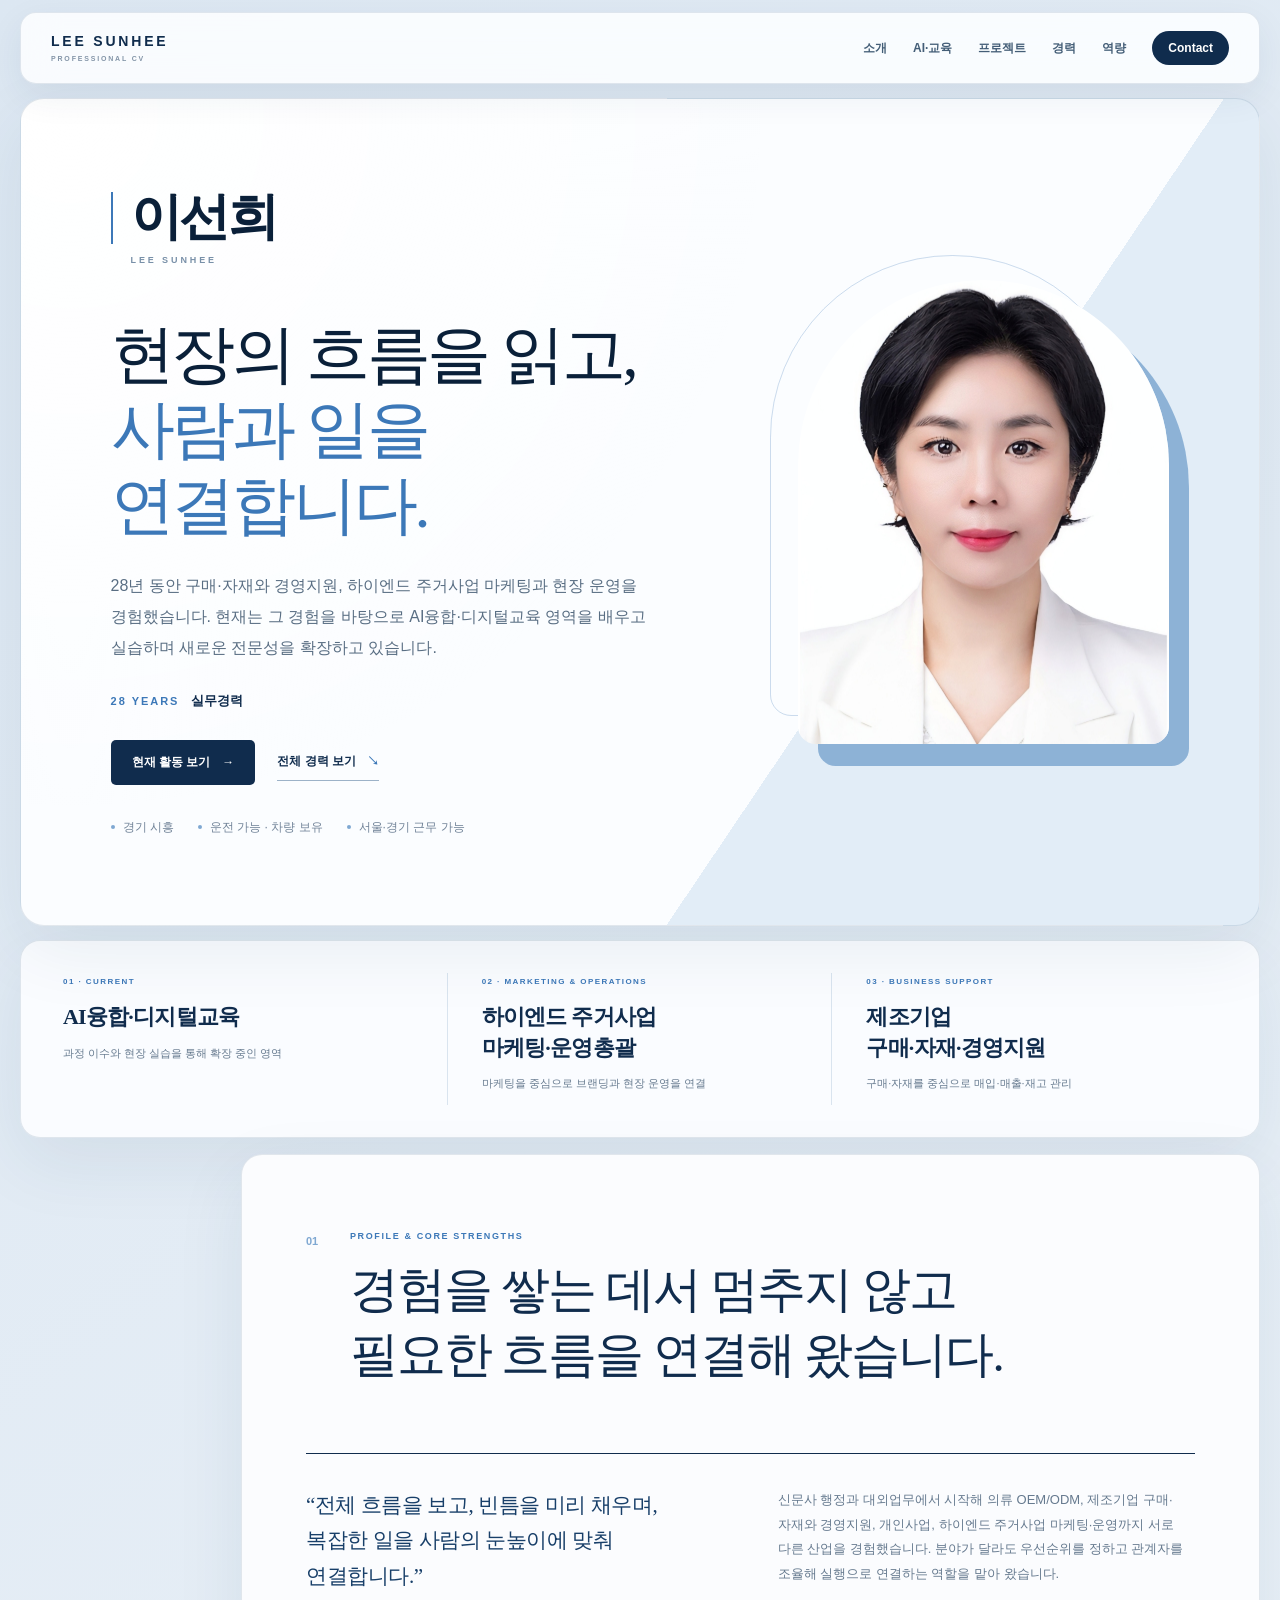
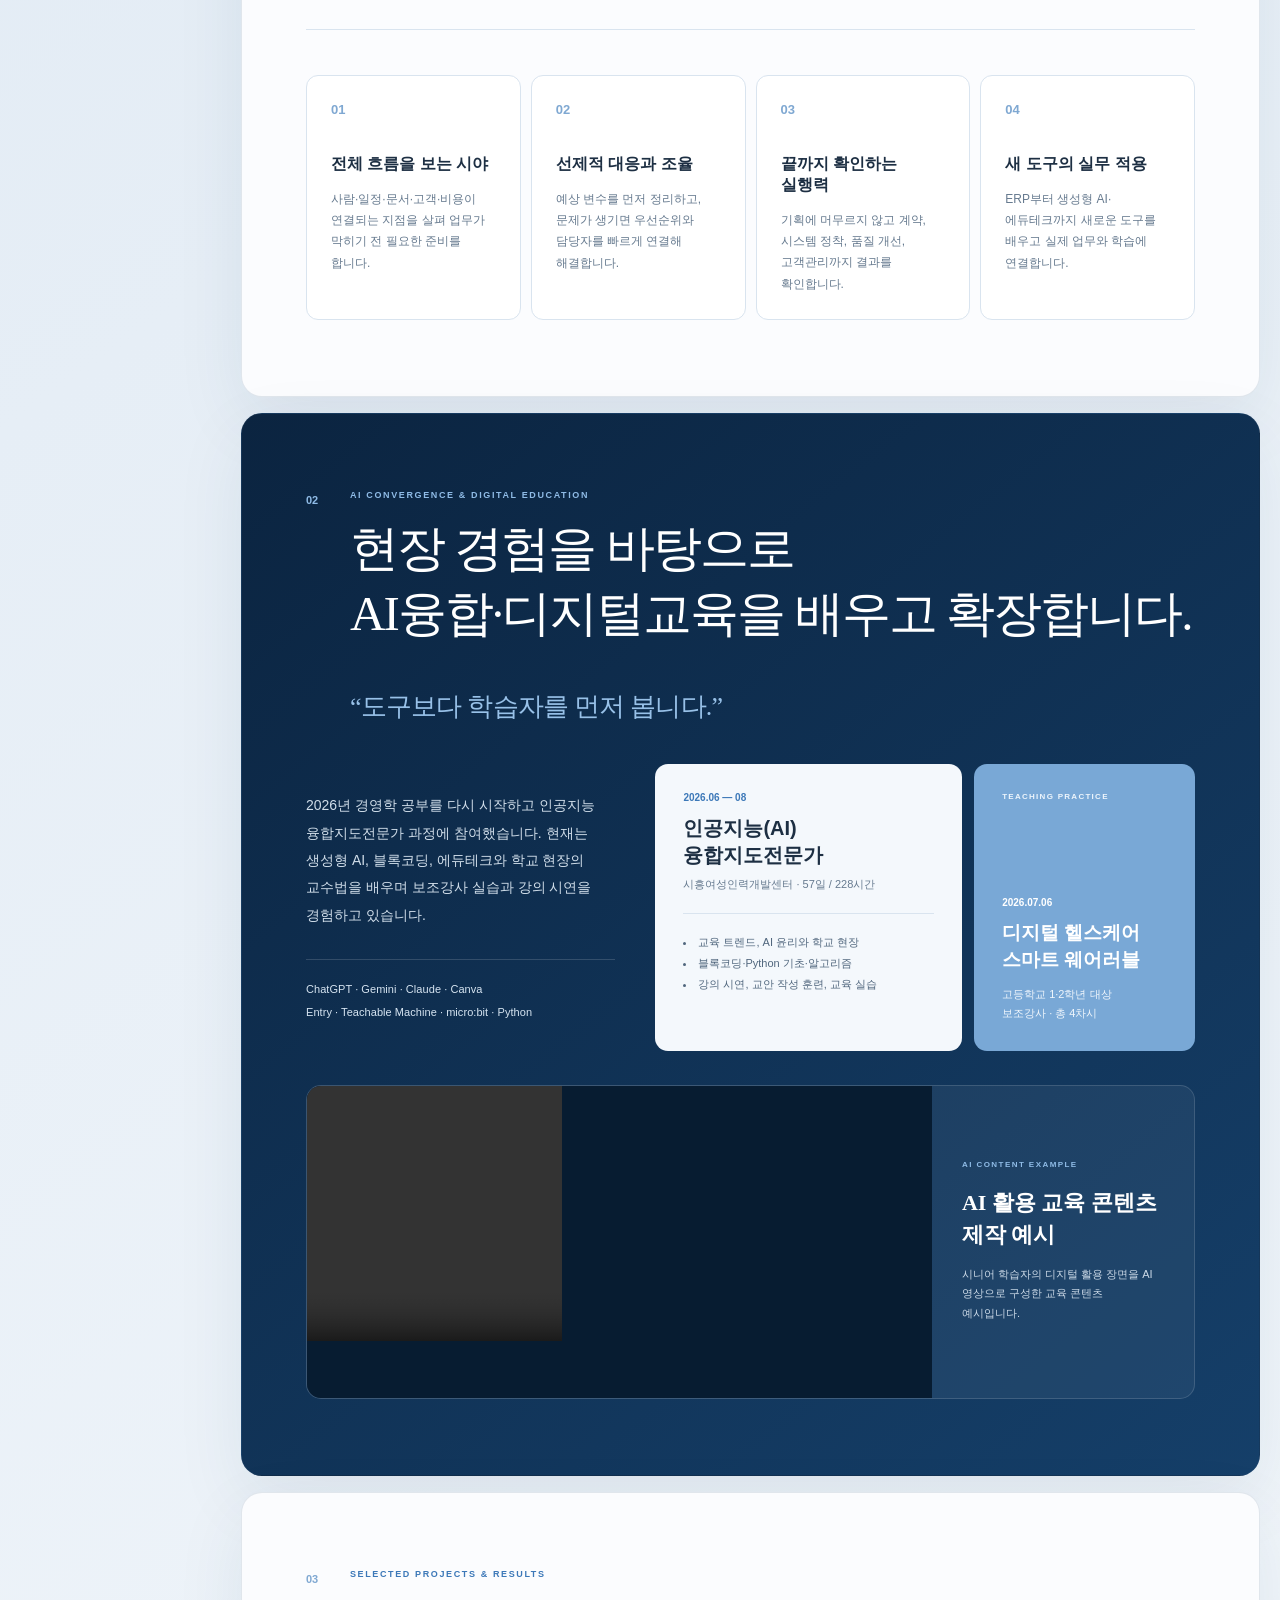
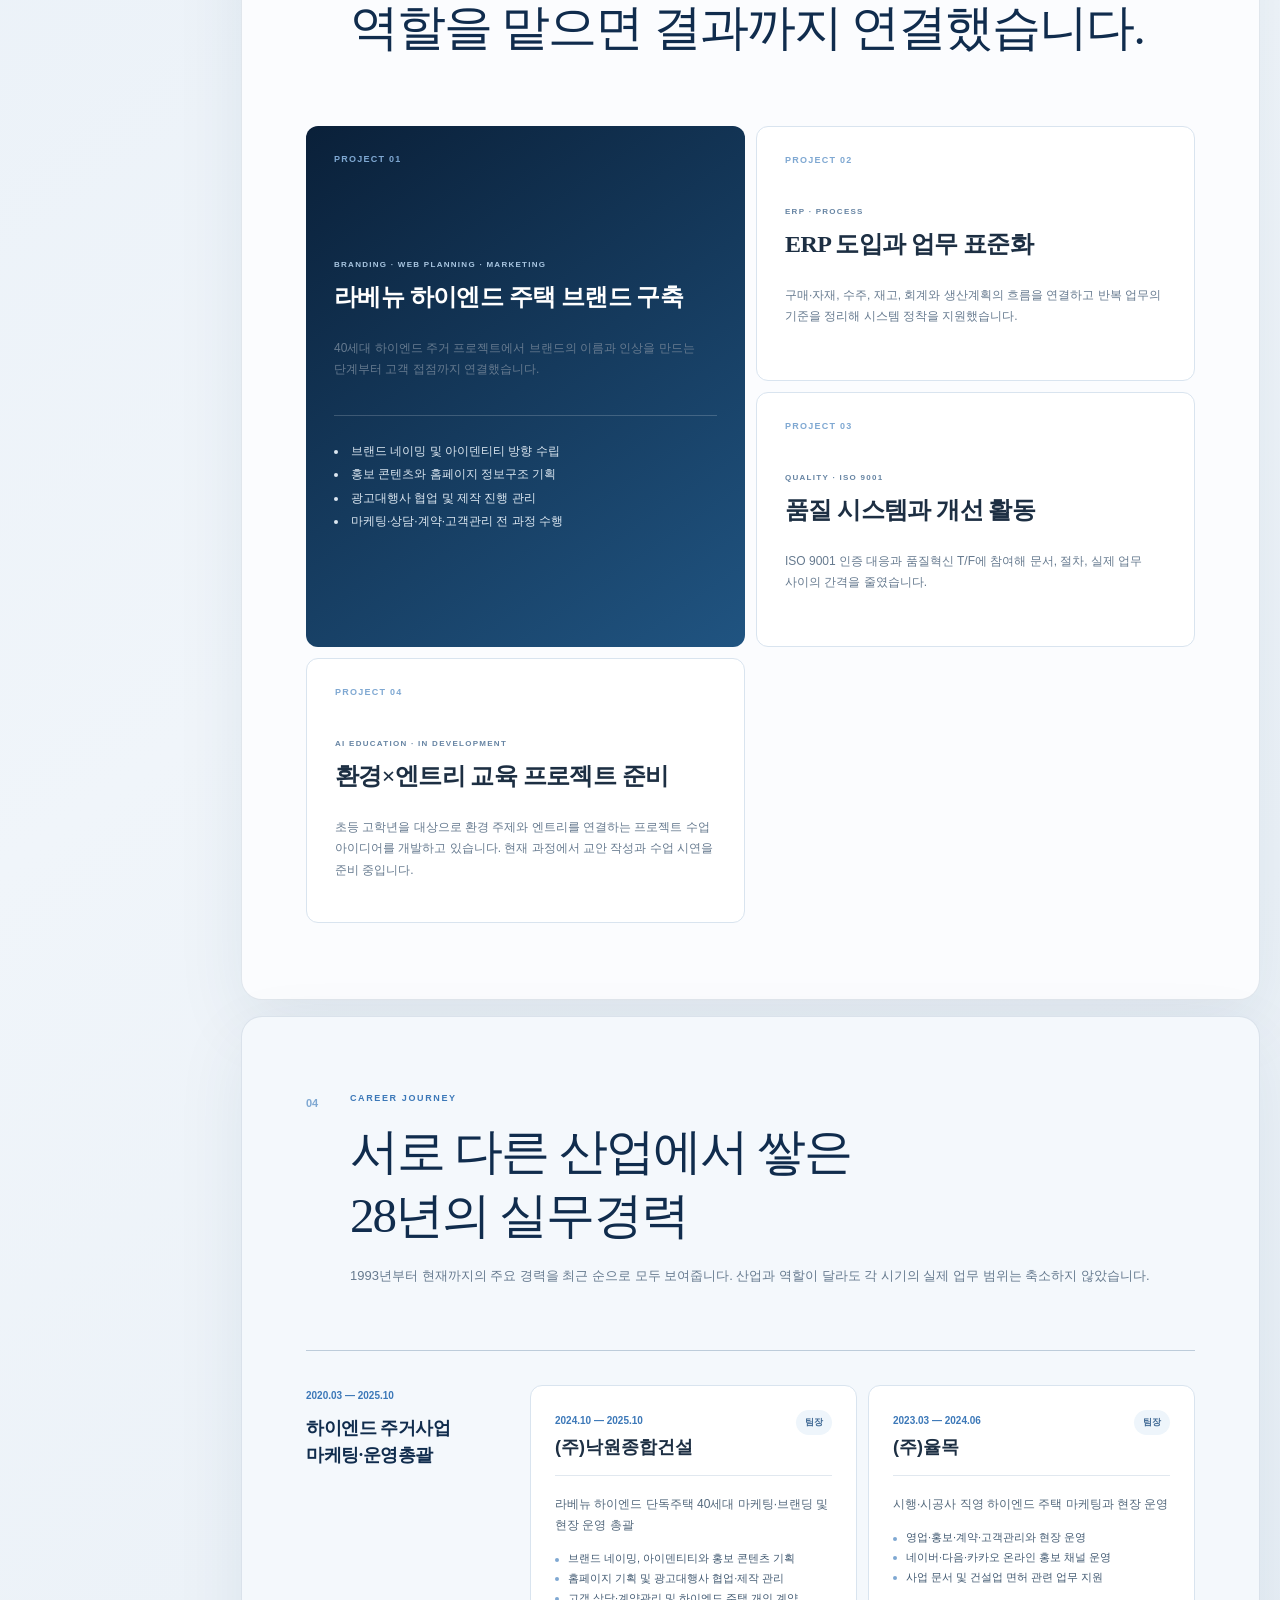
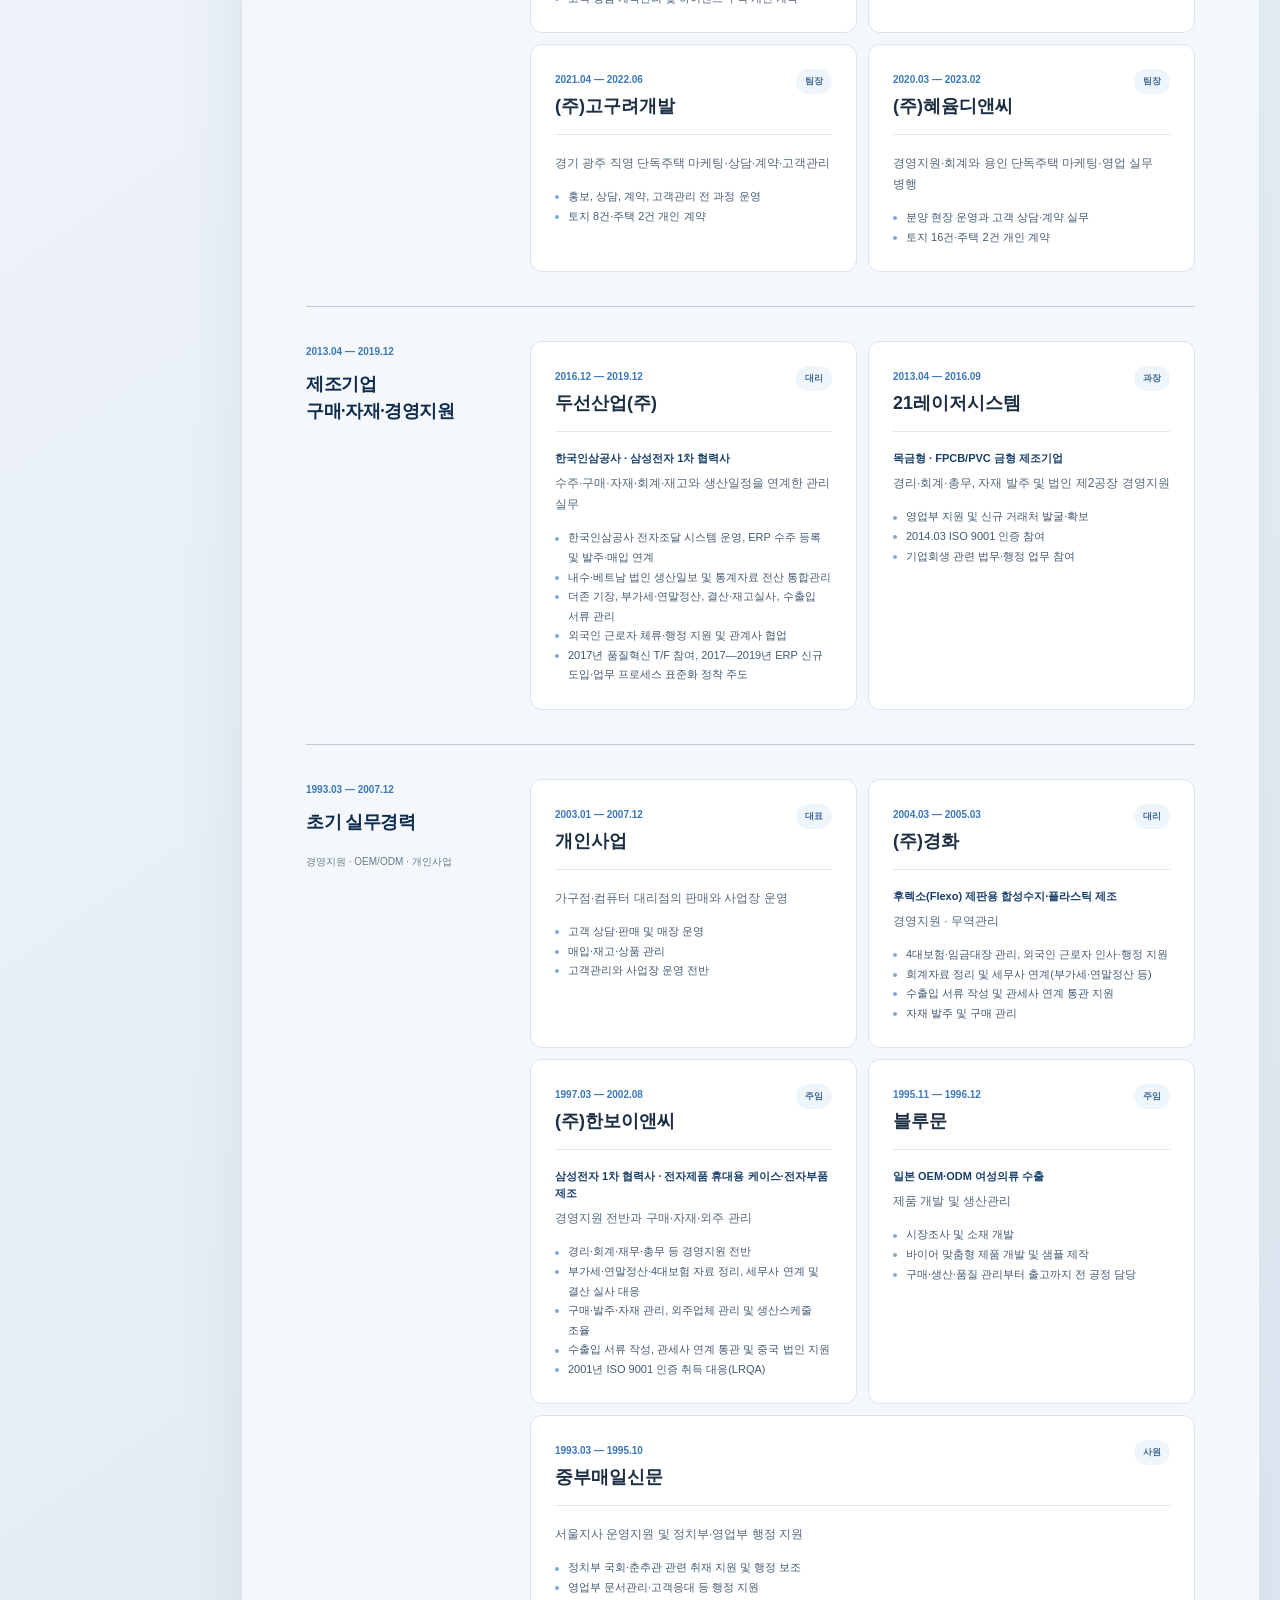
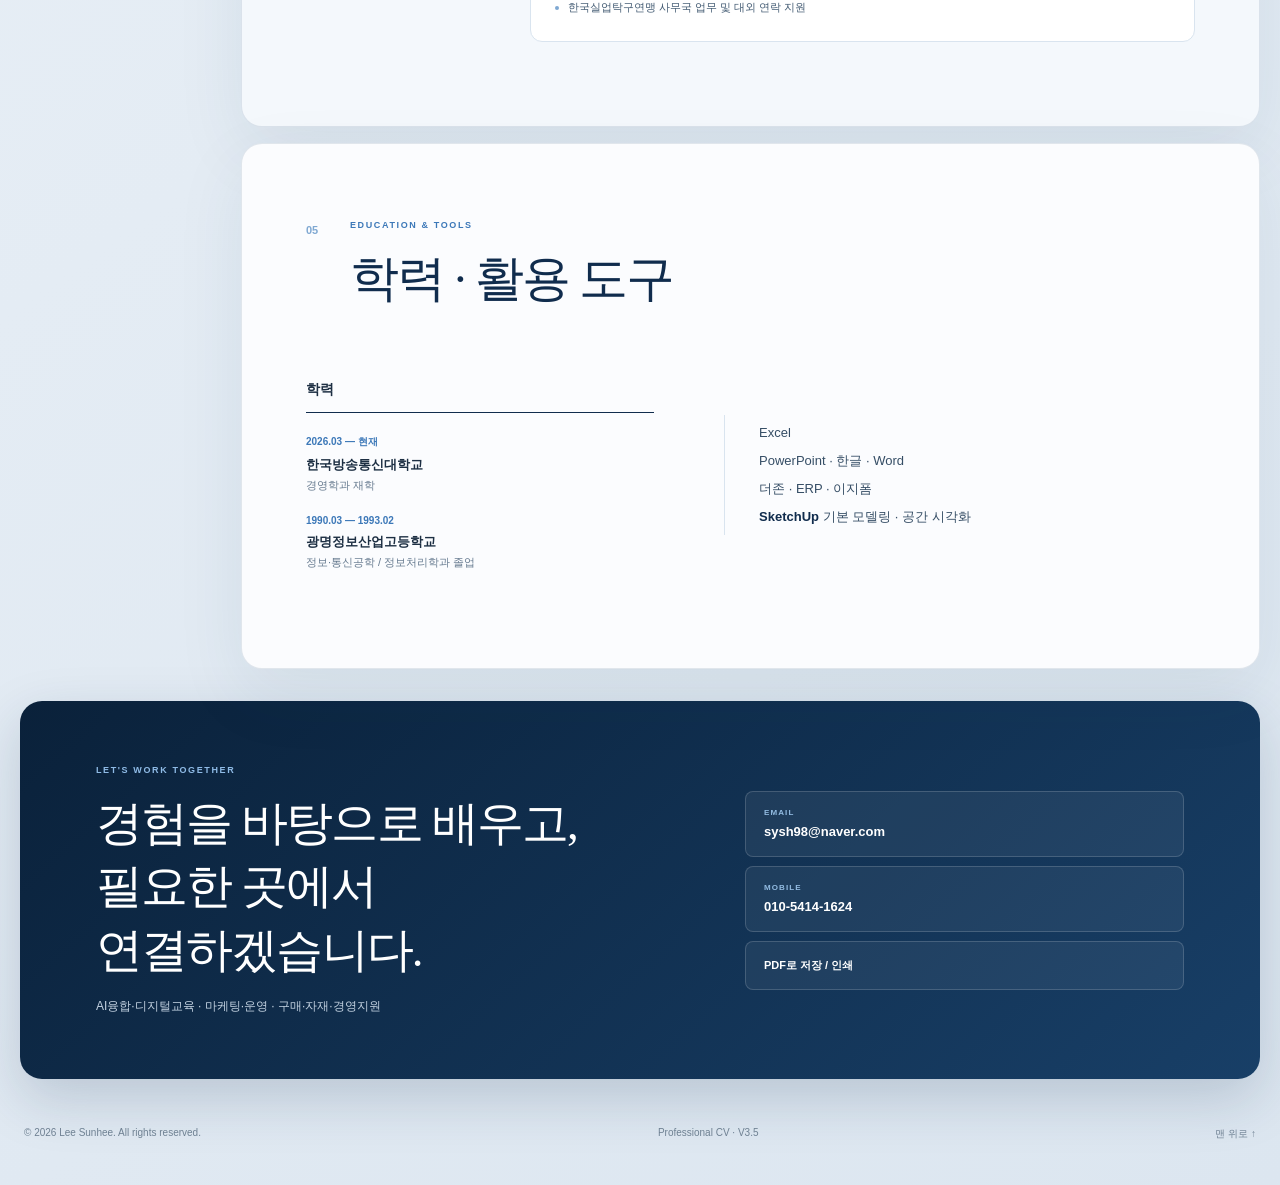
==== commit ae1e5668: "Add files via upload" ====
--- a/index.html
+++ b/index.html
@@ -9,7 +9,7 @@
   <meta property="og:description" content="28년의 실무경험을 AI융합·디지털교육으로 확장하는 이선희의 Professional CV">
   <meta property="og:type" content="profile">
   <title>이선희 | Professional CV</title>
-  <link rel="stylesheet" href="styles.css?v=20260813-v33">
+  <link rel="stylesheet" href="styles.css?v=20260813-v35">
 </head>
 <body>
   <a class="skip-link" href="#main">본문으로 바로가기</a>
@@ -130,7 +130,10 @@
           <div class="ai-layout">
             <div class="ai-story">
               <p>2026년 경영학 공부를 다시 시작하고 인공지능 융합지도전문가 과정에 참여했습니다. 현재는 생성형 AI, 블록코딩, 에듀테크와 학교 현장의 교수법을 배우며 보조강사 실습과 강의 시연을 경험하고 있습니다.</p>
-              <div class="learning-tags"><span>생성형 AI</span><span>에듀테크</span><span>엔트리</span><span>티처블머신</span><span>마이크로비트</span><span>Python 기초</span><span>공공데이터</span><span>AI 윤리</span></div>
+              <div class="ai-tool-lines" aria-label="AI 및 디지털 활용 도구">
+                <p>ChatGPT · Gemini · Claude · Canva</p>
+                <p>Entry · Teachable Machine · micro:bit · Python</p>
+              </div>
             </div>
 
             <article class="course-card">
@@ -191,12 +194,12 @@
             <div>
               <p class="eyebrow">CAREER JOURNEY</p>
               <h2>서로 다른 산업에서 쌓은<br>28년의 실무경력</h2>
-              <p>대표 영역은 간결하게 보여주고, 회사별 세부 역할과 성과는 그대로 보존했습니다.</p>
+              <p>1993년부터 현재까지의 주요 경력을 최근 순으로 모두 보여줍니다. 산업과 역할이 달라도 각 시기의 실제 업무 범위는 축소하지 않았습니다.</p>
             </div>
           </div>
 
           <div class="career-group">
-            <div class="group-label"><span>2020—2025</span><h3>하이엔드 주거사업<br>마케팅·운영총괄</h3></div>
+            <div class="group-label"><span>2020.03 — 2025.10</span><h3>하이엔드 주거사업<br>마케팅·운영총괄</h3></div>
             <div class="career-list">
               <article class="career-item"><div class="career-head"><div><time>2024.10 — 2025.10</time><h3>(주)낙원종합건설</h3></div><span class="role">팀장</span></div><p>라베뉴 하이엔드 단독주택 40세대 마케팅·브랜딩 및 현장 운영 총괄</p><ul><li>브랜드 네이밍, 아이덴티티와 홍보 콘텐츠 기획</li><li>홈페이지 기획 및 광고대행사 협업·제작 관리</li><li>고객 상담·계약관리 및 하이엔드 주택 개인 계약</li></ul></article>
 
@@ -209,36 +212,71 @@
           </div>
 
           <div class="career-group">
-            <div class="group-label"><span>2013—2019</span><h3>제조기업<br>구매·자재·경영지원</h3></div>
+            <div class="group-label"><span>2013.04 — 2019.12</span><h3>제조기업<br>구매·자재·경영지원</h3></div>
             <div class="career-list">
-              <article class="career-item"><div class="career-head"><div><time>2016.12 — 2019.12</time><h3>두선산업(주)</h3></div><span class="role">대리</span></div><p>구매·자재를 중심으로 매입·매출, 재고, 수주와 생산계획을 연계 관리</p><ul><li>한국인삼공사 전자조달 및 ERP 수주·매출 관리</li><li>한국·베트남 생산 통계 연계, 더존 회계·재고 관리</li><li>품질혁신 T/F 참여, ERP 도입과 업무 프로세스 표준화</li></ul></article>
-
-              <article class="career-item"><div class="career-head"><div><time>2013.04 — 2016.09</time><h3>21레이저시스템</h3></div><span class="role">과장</span></div><p>구매·자재·회계·총무 등 관리부 업무와 영업지원</p><ul><li>제2공장 관리지원과 신규 거래처 영업 지원</li><li>금형·FPCB·PVC 금형 관련 구매·관리, ISO 9001 추진</li><li>기업회생 절차의 법무·행정 업무 참여</li></ul></article>
-            </div>
-          </div>
-
-          <details class="earlier-career">
-            <summary><span>이전 경력 자세히 보기</span><small>1993—2007 · 경영지원, OEM/ODM, 개인사업</small></summary>
-            <div class="earlier-grid">
-              <article><time>2004.03 — 2005.03</time><h3>(주)경화 · 대리</h3><p>급여·4대보험·회계·세무, 외국인 근로자 관리, 수출입·통관, 구매·자재 업무</p></article>
-              <article><time>2003.01 — 2007.12</time><h3>개인사업</h3><p>가구점·컴퓨터 대리점의 판매·고객·매입·재고·매장 운영 전반</p></article>
-              <article><time>1997.03 — 2002.08</time><h3>(주)한보이앤씨 · 주임</h3><p>회계·자금·인사·총무, 구매·외주, 수출입·통관·중국법인 업무, 2001년 ISO 9001 인증 대응</p></article>
-              <article><time>1995.11 — 1996.12</time><h3>블루문 · 주임</h3><p>일본 OEM/ODM 여성의류의 시장·소재 조사, 샘플, 구매·생산·품질·출고 관리</p></article>
-              <article><time>1993.03 — 1995.10</time><h3>중부매일신문 · 사원</h3><p>서울지사 운영지원, 국회·춘추관 취재 행정, 영업관리, 대한탁구협회 대외 연락</p></article>
-            </div>
-          </details>
+              <article class="career-item"><div class="career-head"><div><time>2016.12 — 2019.12</time><h3>두선산업(주)</h3></div><span class="role">대리</span></div><p><strong class="career-context">한국인삼공사 · 삼성전자 1차 협력사</strong>수주·구매·자재·회계·재고와 생산일정을 연계한 관리 실무</p><ul><li>한국인삼공사 전자조달 시스템 운영, ERP 수주 등록 및 발주·매입 연계</li><li>내수·베트남 법인 생산일보 및 통계자료 전산 통합관리</li><li>더존 기장, 부가세·연말정산, 결산·재고실사, 수출입 서류 관리</li><li>외국인 근로자 체류·행정 지원 및 관계사 협업</li><li>2017년 품질혁신 T/F 참여, 2017—2019년 ERP 신규 도입·업무 프로세스 표준화 정착 주도</li></ul></article>
+
+              <article class="career-item"><div class="career-head"><div><time>2013.04 — 2016.09</time><h3>21레이저시스템</h3></div><span class="role">과장</span></div><p><strong class="career-context">목금형 · FPCB/PVC 금형 제조기업</strong>경리·회계·총무, 자재 발주 및 법인 제2공장 경영지원</p><ul><li>영업부 지원 및 신규 거래처 발굴·확보</li><li>2014.03 ISO 9001 인증 참여</li><li>기업회생 관련 법무·행정 업무 참여</li></ul></article>
+            </div>
+          </div>
+
+          <div class="career-group career-group-early">
+            <div class="group-label"><span>1993.03 — 2007.12</span><h3>초기 실무경력</h3><p>경영지원 · OEM/ODM · 개인사업</p></div>
+            <div class="career-list">
+              <article class="career-item">
+                <div class="career-head"><div><time>2003.01 — 2007.12</time><h3>개인사업</h3></div><span class="role">대표</span></div>
+                <p>가구점·컴퓨터 대리점의 판매와 사업장 운영</p>
+                <ul><li>고객 상담·판매 및 매장 운영</li><li>매입·재고·상품 관리</li><li>고객관리와 사업장 운영 전반</li></ul>
+              </article>
+
+              <article class="career-item">
+                <div class="career-head"><div><time>2004.03 — 2005.03</time><h3>(주)경화</h3></div><span class="role">대리</span></div>
+                <p><strong class="career-context">후렉소(Flexo) 제판용 합성수지·플라스틱 제조</strong>경영지원 · 무역관리</p>
+                <ul><li>4대보험·임금대장 관리, 외국인 근로자 인사·행정 지원</li><li>회계자료 정리 및 세무사 연계(부가세·연말정산 등)</li><li>수출입 서류 작성 및 관세사 연계 통관 지원</li><li>자재 발주 및 구매 관리</li></ul>
+              </article>
+
+              <article class="career-item">
+                <div class="career-head"><div><time>1997.03 — 2002.08</time><h3>(주)한보이앤씨</h3></div><span class="role">주임</span></div>
+                <p><strong class="career-context">삼성전자 1차 협력사 · 전자제품 휴대용 케이스·전자부품 제조</strong>경영지원 전반과 구매·자재·외주 관리</p>
+                <ul><li>경리·회계·재무·총무 등 경영지원 전반</li><li>부가세·연말정산·4대보험 자료 정리, 세무사 연계 및 결산 실사 대응</li><li>구매·발주·자재 관리, 외주업체 관리 및 생산스케줄 조율</li><li>수출입 서류 작성, 관세사 연계 통관 및 중국 법인 지원</li><li>2001년 ISO 9001 인증 취득 대응(LRQA)</li></ul>
+              </article>
+
+              <article class="career-item">
+                <div class="career-head"><div><time>1995.11 — 1996.12</time><h3>블루문</h3></div><span class="role">주임</span></div>
+                <p><strong class="career-context">일본 OEM·ODM 여성의류 수출</strong>제품 개발 및 생산관리</p>
+                <ul><li>시장조사 및 소재 개발</li><li>바이어 맞춤형 제품 개발 및 샘플 제작</li><li>구매·생산·품질 관리부터 출고까지 전 공정 담당</li></ul>
+              </article>
+
+              <article class="career-item career-item-wide">
+                <div class="career-head"><div><time>1993.03 — 1995.10</time><h3>중부매일신문</h3></div><span class="role">사원</span></div>
+                <p>서울지사 운영지원 및 정치부·영업부 행정 지원</p>
+                <ul><li>정치부 국회·춘추관 관련 취재 지원 및 행정 보조</li><li>영업부 문서관리·고객응대 등 행정 지원</li><li>한국실업탁구연맹 사무국 업무 및 대외 연락 지원</li></ul>
+              </article>
+            </div>
+          </div>
         </section>
 
         <section class="section skill-section" id="skills">
           <div class="section-title">
             <span>05</span>
-            <div><p class="eyebrow">EDUCATION · LICENSE · TOOLS</p><h2>배움과 실무 도구</h2></div>
-          </div>
-
-          <div class="skill-columns">
-            <article><h3>학력</h3><ul class="info-list"><li><time>2026.03 — 현재</time><strong>한국방송통신대학교</strong><span>경영학과 재학</span></li><li><strong>광명정보산업고등학교</strong><span>정보처리학과 졸업</span></li></ul></article>
-            <article><h3>자격</h3><ul class="info-list"><li><time>2001.08.31</time><strong>자동차운전면허 1종 보통</strong><span>차량 보유 · 운전 가능</span></li></ul></article>
-            <article class="tools"><h3>업무 도구</h3><div class="tag-list"><span>Excel</span><span>PowerPoint</span><span>더존</span><span>ERP</span><span>이지폼</span><span>SketchUp 기초</span></div><h3 class="subhead">학습·활용 중</h3><div class="tag-list pale"><span>ChatGPT</span><span>Gemini</span><span>Claude</span><span>Canva</span><span>Entry</span><span>Teachable Machine</span><span>micro:bit</span><span>Python 기초</span></div></article>
+            <div><p class="eyebrow">EDUCATION & TOOLS</p><h2>학력 · 활용 도구</h2></div>
+          </div>
+
+          <div class="skill-compact">
+            <article class="education-block">
+              <h3>학력</h3>
+              <ul class="info-list">
+                <li><time>2026.03 — 현재</time><strong>한국방송통신대학교</strong><span>경영학과 재학</span></li>
+                <li><time>1990.03 — 1993.02</time><strong>광명정보산업고등학교</strong><span>정보·통신공학 / 정보처리학과 졸업</span></li>
+              </ul>
+            </article>
+
+            <div class="tool-lines" aria-label="실무 활용 도구">
+              <p>Excel</p>
+              <p>PowerPoint · 한글 · Word</p>
+              <p>더존 · ERP · 이지폼</p>
+              <p><strong>SketchUp</strong> 기본 모델링 · 공간 시각화</p>
+            </div>
           </div>
         </section>
       </div>
@@ -250,6 +288,6 @@
     </section>
   </main>
 
-  <footer><span>© 2026 Lee Sunhee. All rights reserved.</span><span>Professional CV · V3.3</span><a href="#top">맨 위로 ↑</a></footer>
+  <footer><span>© 2026 Lee Sunhee. All rights reserved.</span><span>Professional CV · V3.5</span><a href="#top">맨 위로 ↑</a></footer>
 </body>
 </html>
--- a/styles.css
+++ b/styles.css
@@ -357,3 +357,24 @@
   .section{break-inside:auto}
   .career-item,.project-grid article,.course-card,.practice-card{break-inside:avoid}
 }
+
+/* V3.4 — full career chronology */
+.group-label p{margin:10px 0 0;color:var(--muted);font-size:10px;line-height:1.65}
+.career-item-wide{grid-column:1/-1}
+.career-group-early{padding-bottom:8px}
+.career-group-early .career-item{min-height:220px}
+@media(max-width:760px){.career-item-wide{grid-column:auto}}
+
+
+/* V3.5 — career detail restoration & compact tools */
+.career-context{display:block;margin-bottom:6px;color:var(--navy-soft);font-size:11px;font-weight:800;line-height:1.55}
+.ai-tool-lines{margin-top:30px;padding-top:19px;border-top:1px solid rgba(255,255,255,.15)}
+.ai-tool-lines p{margin:0;color:#d6e4f1;font-size:11px;line-height:1.9;letter-spacing:.005em}
+.ai-tool-lines p+p{margin-top:2px}
+.skill-compact{display:grid;grid-template-columns:minmax(250px,.85fr) minmax(0,1.15fr);gap:70px;align-items:start;padding-top:4px}
+.education-block>h3{margin:0 0 22px;padding-bottom:13px;border-bottom:1px solid var(--navy);font-size:14px}
+.tool-lines{margin-top:34px;padding:4px 0 4px 34px;border-left:1px solid var(--line)}
+.tool-lines p{margin:0;color:#354d65;font-size:13px;line-height:2.15}
+.tool-lines strong{color:var(--navy);font-weight:800}
+@media(max-width:820px){.skill-compact{grid-template-columns:1fr;gap:24px}.tool-lines{margin-top:0;padding:24px 0 0;border-left:0;border-top:1px solid var(--line)}}
+@media(max-width:560px){.tool-lines p{font-size:12px;line-height:2}}
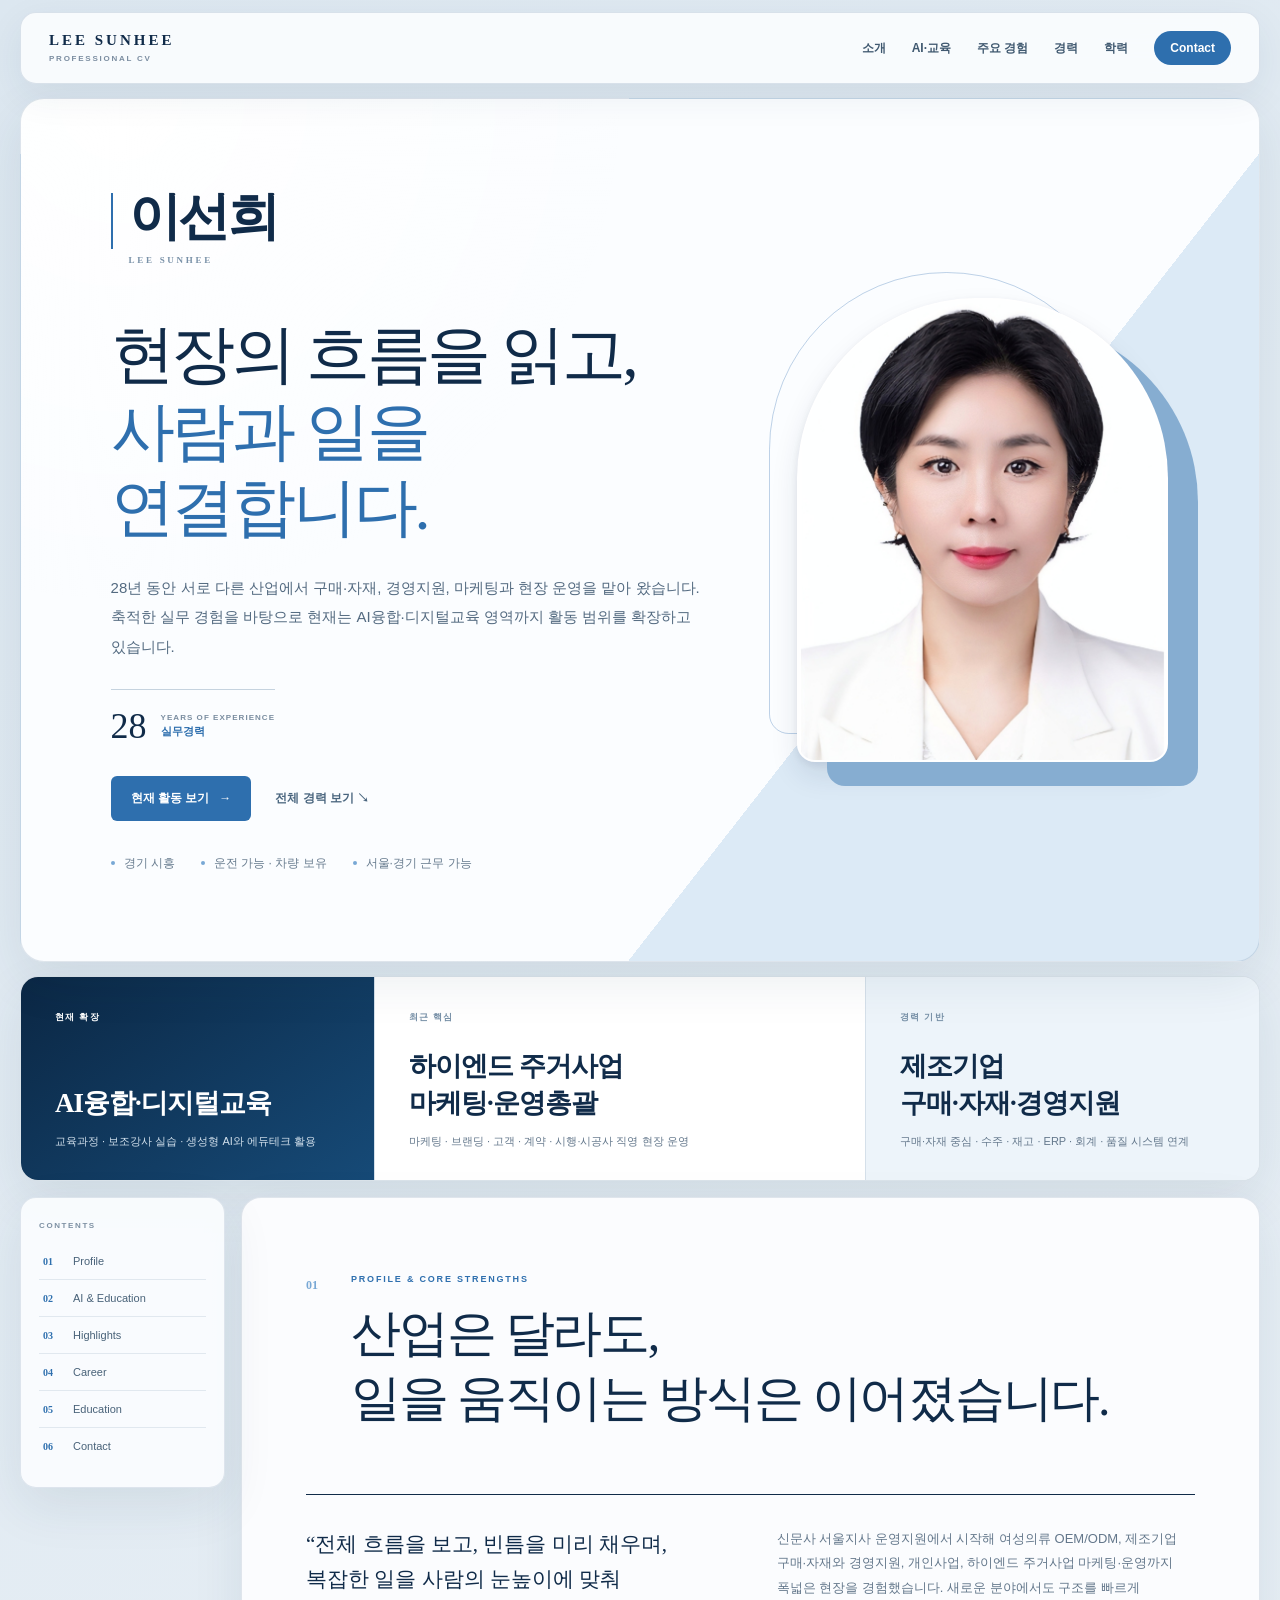
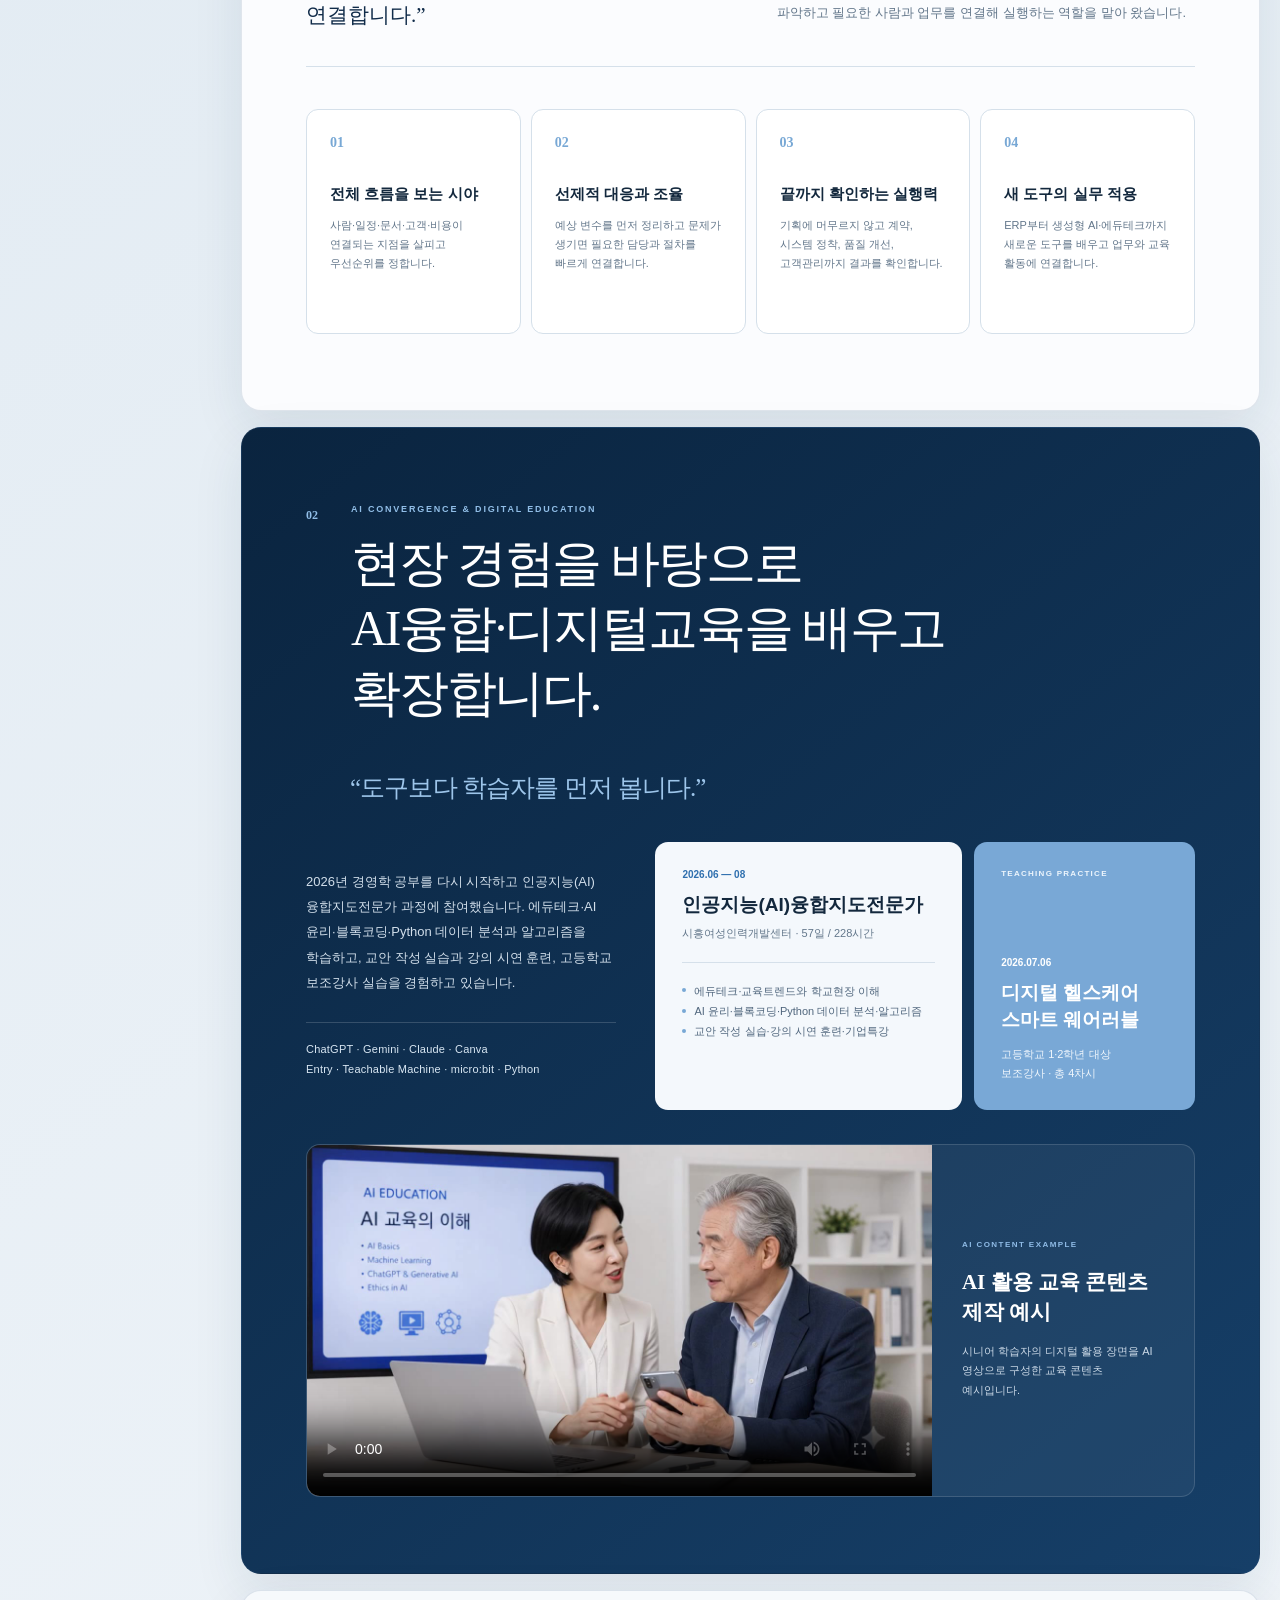
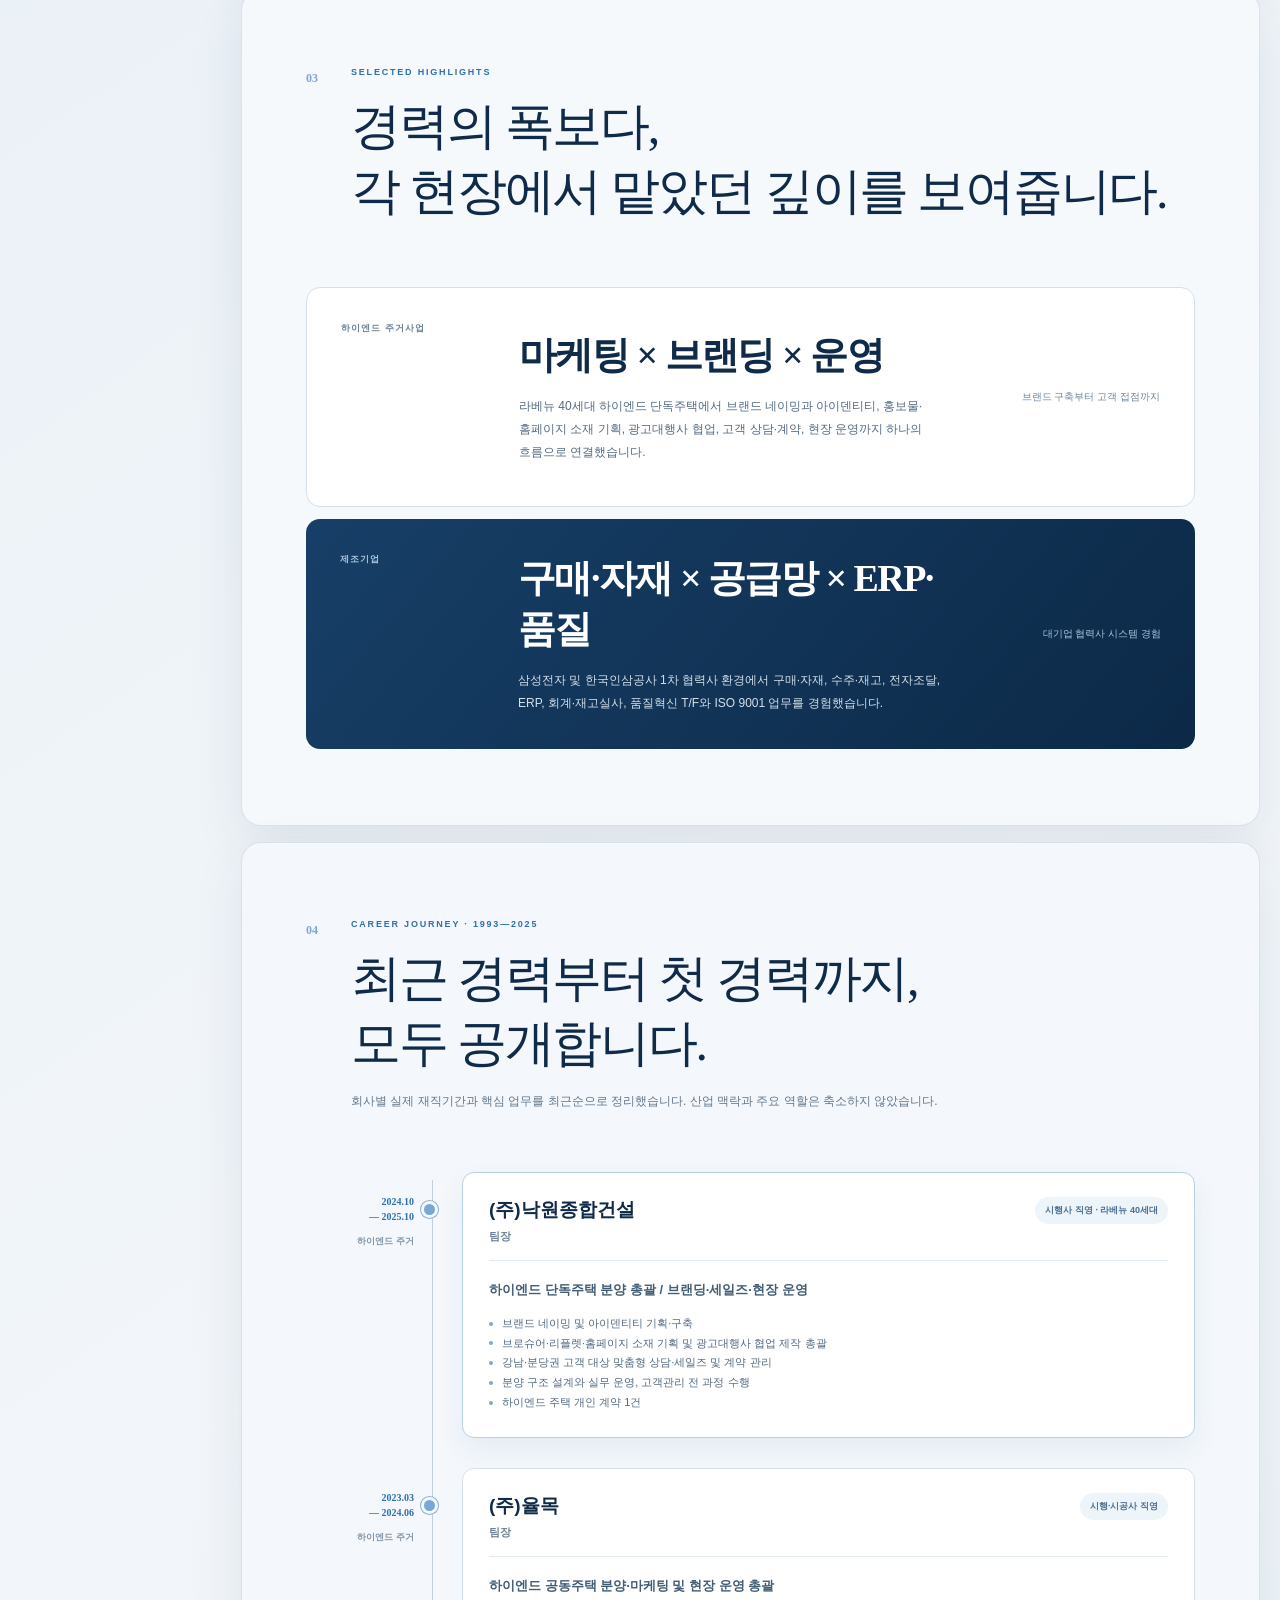
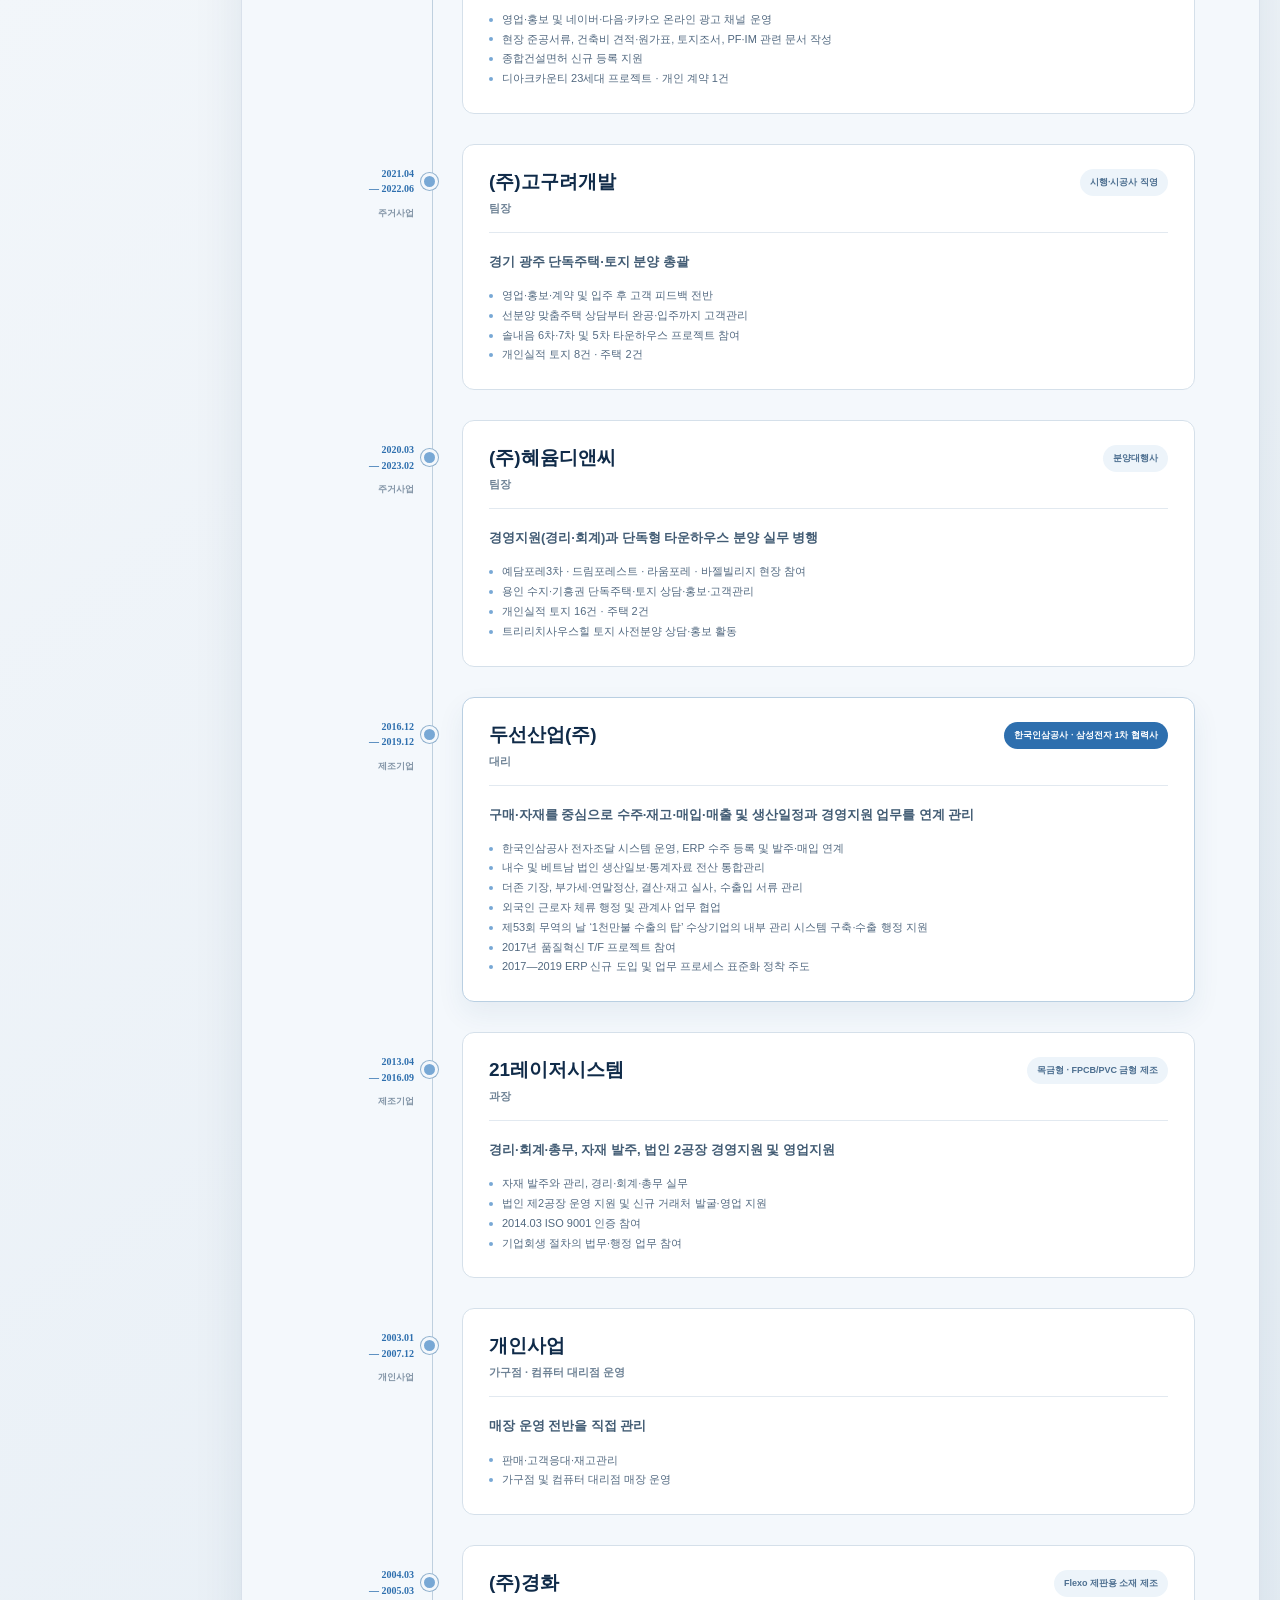
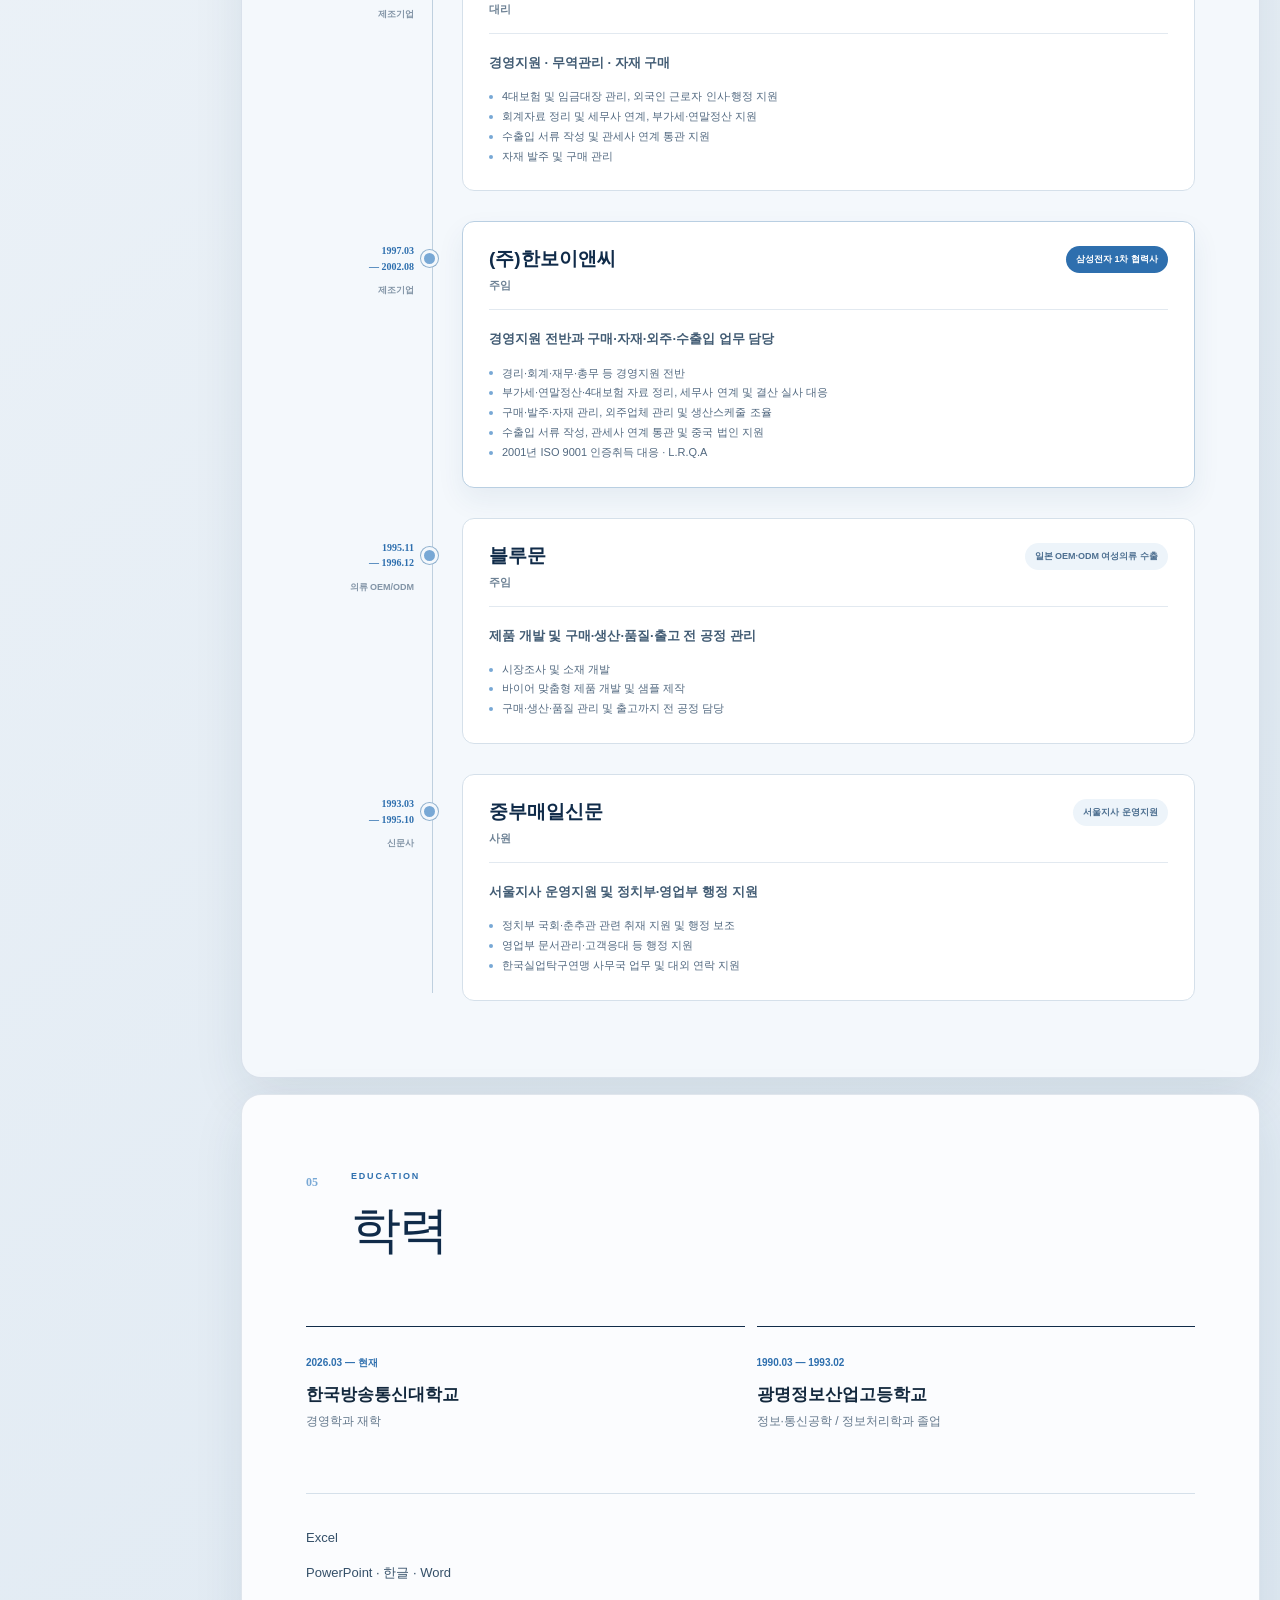
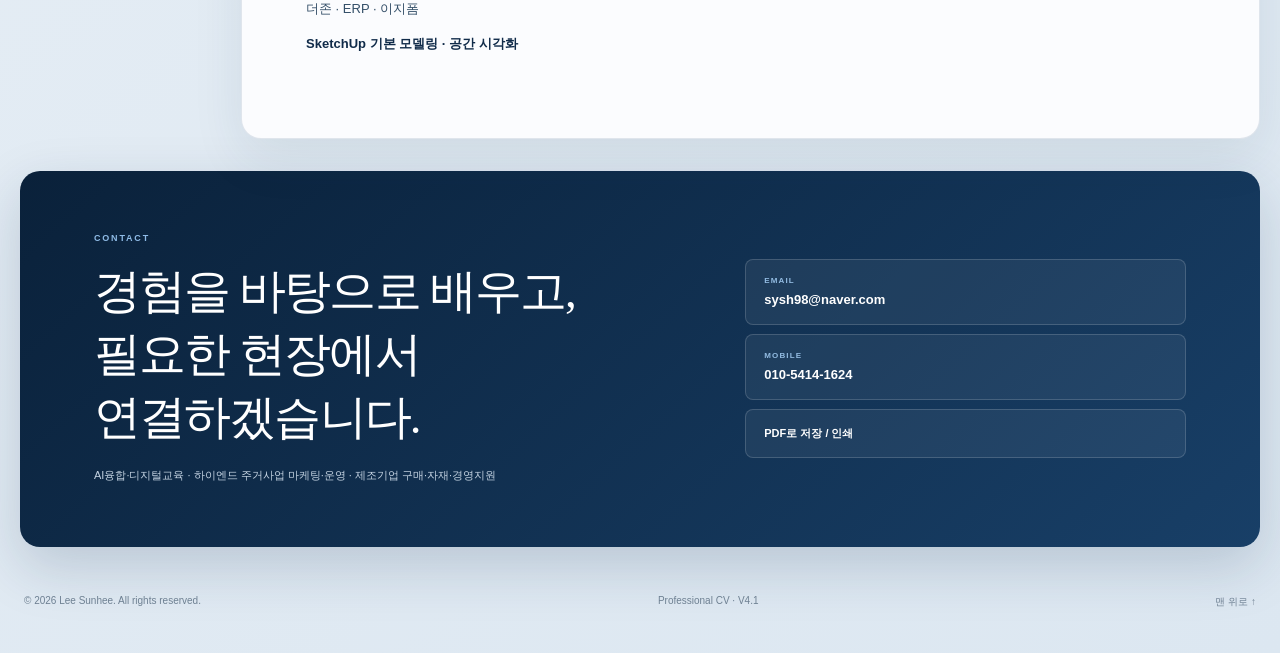
==== commit bed73418: "Add files via upload" ====
--- a/index.html
+++ b/index.html
@@ -4,12 +4,13 @@
   <meta charset="utf-8">
   <meta name="viewport" content="width=device-width, initial-scale=1">
   <meta name="description" content="28년 실무경력을 바탕으로 하이엔드 주거사업 마케팅·운영총괄, 제조기업 구매·자재·경영지원 경험을 AI융합·디지털교육으로 확장하는 이선희의 웹 CV">
-  <meta name="theme-color" content="#102c4d">
+  <meta name="theme-color" content="#102b49">
   <meta property="og:title" content="이선희 | Professional CV">
-  <meta property="og:description" content="28년의 실무경험을 AI융합·디지털교육으로 확장하는 이선희의 Professional CV">
+  <meta property="og:description" content="현장의 흐름을 읽고 사람과 일을 연결해 온 이선희의 Professional CV">
   <meta property="og:type" content="profile">
   <title>이선희 | Professional CV</title>
-  <link rel="stylesheet" href="styles.css?v=20260813-v35">
+  <link rel="stylesheet" href="styles.css?v=20260813-v41">
+  <script defer src="script.js?v=20260813-v41"></script>
 </head>
 <body>
   <a class="skip-link" href="#main">본문으로 바로가기</a>
@@ -19,12 +20,13 @@
       <span>LEE SUNHEE</span>
       <small>PROFESSIONAL CV</small>
     </a>
-    <nav aria-label="주요 메뉴">
+    <button class="menu-toggle" type="button" aria-expanded="false" aria-controls="main-nav">MENU</button>
+    <nav id="main-nav" aria-label="주요 메뉴">
       <a href="#profile">소개</a>
       <a href="#ai">AI·교육</a>
-      <a href="#projects">프로젝트</a>
+      <a href="#highlights">주요 경험</a>
       <a href="#career">경력</a>
-      <a href="#skills">역량</a>
+      <a href="#education">학력</a>
       <a class="nav-contact" href="#contact">Contact</a>
     </nav>
   </header>
@@ -38,12 +40,10 @@
         </div>
 
         <h1>현장의 흐름을 읽고,<br><em>사람과 일을 연결합니다.</em></h1>
-
-        <p class="lead">28년 동안 구매·자재와 경영지원, 하이엔드 주거사업 마케팅과 현장 운영을 경험했습니다. 현재는 그 경험을 바탕으로 AI융합·디지털교육 영역을 배우고 실습하며 새로운 전문성을 확장하고 있습니다.</p>
-
-        <div class="career-depth" aria-label="총 실무경력 28년">
-          <span>28 YEARS</span>
-          <strong>실무경력</strong>
+        <p class="lead">28년 동안 서로 다른 산업에서 구매·자재, 경영지원, 마케팅과 현장 운영을 맡아 왔습니다. 축적한 실무 경험을 바탕으로 현재는 AI융합·디지털교육 영역까지 활동 범위를 확장하고 있습니다.</p>
+
+        <div class="experience-signature" aria-label="28년 실무경력">
+          <strong>28</strong><span>YEARS OF EXPERIENCE<br><b>실무경력</b></span>
         </div>
 
         <div class="hero-actions">
@@ -64,21 +64,21 @@
       </div>
     </section>
 
-    <section class="career-axes" aria-label="대표 전문영역">
-      <article>
-        <span>01 · CURRENT</span>
+    <section class="career-landscape" aria-label="대표 경력 3축">
+      <article class="axis current-axis">
+        <span>현재 확장</span>
         <h2>AI융합·디지털교육</h2>
-        <p>과정 이수와 현장 실습을 통해 확장 중인 영역</p>
+        <p>교육과정 · 보조강사 실습 · 생성형 AI와 에듀테크 활용</p>
       </article>
-      <article>
-        <span>02 · MARKETING & OPERATIONS</span>
+      <article class="axis core-axis">
+        <span>최근 핵심</span>
         <h2>하이엔드 주거사업<br>마케팅·운영총괄</h2>
-        <p>마케팅을 중심으로 브랜딩과 현장 운영을 연결</p>
+        <p>마케팅 · 브랜딩 · 고객 · 계약 · 시행·시공사 직영 현장 운영</p>
       </article>
-      <article>
-        <span>03 · BUSINESS SUPPORT</span>
+      <article class="axis foundation-axis">
+        <span>경력 기반</span>
         <h2>제조기업<br>구매·자재·경영지원</h2>
-        <p>구매·자재를 중심으로 매입·매출·재고 관리</p>
+        <p>구매·자재 중심 · 수주 · 재고 · ERP · 회계 · 품질 시스템 연계</p>
       </article>
     </section>
 
@@ -87,32 +87,32 @@
         <p>CONTENTS</p>
         <a href="#profile"><span>01</span>Profile</a>
         <a href="#ai"><span>02</span>AI & Education</a>
-        <a href="#projects"><span>03</span>Projects</a>
+        <a href="#highlights"><span>03</span>Highlights</a>
         <a href="#career"><span>04</span>Career</a>
-        <a href="#skills"><span>05</span>Skills</a>
+        <a href="#education"><span>05</span>Education</a>
         <a href="#contact"><span>06</span>Contact</a>
       </aside>
 
       <div class="resume-content">
-        <section class="section" id="profile">
+        <section class="section profile-section" id="profile">
           <div class="section-title">
             <span>01</span>
             <div>
               <p class="eyebrow">PROFILE & CORE STRENGTHS</p>
-              <h2>경험을 쌓는 데서 멈추지 않고<br>필요한 흐름을 연결해 왔습니다.</h2>
+              <h2>산업은 달라도,<br>일을 움직이는 방식은 이어졌습니다.</h2>
             </div>
           </div>
 
           <div class="profile-intro">
             <p class="quote">“전체 흐름을 보고, 빈틈을 미리 채우며,<br>복잡한 일을 사람의 눈높이에 맞춰 연결합니다.”</p>
-            <p>신문사 행정과 대외업무에서 시작해 의류 OEM/ODM, 제조기업 구매·자재와 경영지원, 개인사업, 하이엔드 주거사업 마케팅·운영까지 서로 다른 산업을 경험했습니다. 분야가 달라도 우선순위를 정하고 관계자를 조율해 실행으로 연결하는 역할을 맡아 왔습니다.</p>
+            <p>신문사 서울지사 운영지원에서 시작해 여성의류 OEM/ODM, 제조기업 구매·자재와 경영지원, 개인사업, 하이엔드 주거사업 마케팅·운영까지 폭넓은 현장을 경험했습니다. 새로운 분야에서도 구조를 빠르게 파악하고 필요한 사람과 업무를 연결해 실행하는 역할을 맡아 왔습니다.</p>
           </div>
 
           <div class="strength-grid">
-            <article><span>01</span><h3>전체 흐름을 보는 시야</h3><p>사람·일정·문서·고객·비용이 연결되는 지점을 살펴 업무가 막히기 전 필요한 준비를 합니다.</p></article>
-            <article><span>02</span><h3>선제적 대응과 조율</h3><p>예상 변수를 먼저 정리하고, 문제가 생기면 우선순위와 담당자를 빠르게 연결해 해결합니다.</p></article>
+            <article><span>01</span><h3>전체 흐름을 보는 시야</h3><p>사람·일정·문서·고객·비용이 연결되는 지점을 살피고 우선순위를 정합니다.</p></article>
+            <article><span>02</span><h3>선제적 대응과 조율</h3><p>예상 변수를 먼저 정리하고 문제가 생기면 필요한 담당과 절차를 빠르게 연결합니다.</p></article>
             <article><span>03</span><h3>끝까지 확인하는 실행력</h3><p>기획에 머무르지 않고 계약, 시스템 정착, 품질 개선, 고객관리까지 결과를 확인합니다.</p></article>
-            <article><span>04</span><h3>새 도구의 실무 적용</h3><p>ERP부터 생성형 AI·에듀테크까지 새로운 도구를 배우고 실제 업무와 학습에 연결합니다.</p></article>
+            <article><span>04</span><h3>새 도구의 실무 적용</h3><p>ERP부터 생성형 AI·에듀테크까지 새로운 도구를 배우고 업무와 교육 활동에 연결합니다.</p></article>
           </div>
         </section>
 
@@ -129,7 +129,7 @@
 
           <div class="ai-layout">
             <div class="ai-story">
-              <p>2026년 경영학 공부를 다시 시작하고 인공지능 융합지도전문가 과정에 참여했습니다. 현재는 생성형 AI, 블록코딩, 에듀테크와 학교 현장의 교수법을 배우며 보조강사 실습과 강의 시연을 경험하고 있습니다.</p>
+              <p>2026년 경영학 공부를 다시 시작하고 인공지능(AI)융합지도전문가 과정에 참여했습니다. 에듀테크·AI 윤리·블록코딩·Python 데이터 분석과 알고리즘을 학습하고, 교안 작성 실습과 강의 시연 훈련, 고등학교 보조강사 실습을 경험하고 있습니다.</p>
               <div class="ai-tool-lines" aria-label="AI 및 디지털 활용 도구">
                 <p>ChatGPT · Gemini · Claude · Canva</p>
                 <p>Entry · Teachable Machine · micro:bit · Python</p>
@@ -140,7 +140,11 @@
               <div class="course-date">2026.06 — 08</div>
               <h3>인공지능(AI)융합지도전문가</h3>
               <p>시흥여성인력개발센터 · 57일 / 228시간</p>
-              <ul><li>교육 트렌드, AI 윤리와 학교 현장</li><li>블록코딩·Python 기초·알고리즘</li><li>강의 시연, 교안 작성 훈련, 교육 실습</li></ul>
+              <ul>
+                <li>에듀테크·교육트렌드와 학교현장 이해</li>
+                <li>AI 윤리·블록코딩·Python 데이터 분석·알고리즘</li>
+                <li>교안 작성 실습·강의 시연 훈련·기업특강</li>
+              </ul>
             </article>
 
             <article class="practice-card">
@@ -152,7 +156,7 @@
           </div>
 
           <figure class="promo-video">
-            <video controls playsinline preload="metadata">
+            <video controls playsinline preload="metadata" poster="assets/ai-instructor-poster.jpg">
               <source src="assets/ai-instructor-promo.mp4" type="video/mp4">
               브라우저가 영상을 지원하지 않습니다.
             </video>
@@ -164,27 +168,33 @@
           </figure>
         </section>
 
-        <section class="section project-section" id="projects">
+        <section class="section highlights-section" id="highlights">
           <div class="section-title">
             <span>03</span>
             <div>
-              <p class="eyebrow">SELECTED PROJECTS & RESULTS</p>
-              <h2>역할을 맡으면 결과까지 연결했습니다.</h2>
+              <p class="eyebrow">SELECTED HIGHLIGHTS</p>
+              <h2>경력의 폭보다,<br>각 현장에서 맡았던 깊이를 보여줍니다.</h2>
             </div>
           </div>
 
-          <div class="project-grid">
-            <article class="featured-project">
-              <div class="project-index">PROJECT 01</div>
-              <p class="project-type">BRANDING · WEB PLANNING · MARKETING</p>
-              <h3>라베뉴 하이엔드 주택 브랜드 구축</h3>
-              <p>40세대 하이엔드 주거 프로젝트에서 브랜드의 이름과 인상을 만드는 단계부터 고객 접점까지 연결했습니다.</p>
-              <ul><li>브랜드 네이밍 및 아이덴티티 방향 수립</li><li>홍보 콘텐츠와 홈페이지 정보구조 기획</li><li>광고대행사 협업 및 제작 진행 관리</li><li>마케팅·상담·계약·고객관리 전 과정 수행</li></ul>
-            </article>
-
-            <article><div class="project-index">PROJECT 02</div><p class="project-type">ERP · PROCESS</p><h3>ERP 도입과 업무 표준화</h3><p>구매·자재, 수주, 재고, 회계와 생산계획의 흐름을 연결하고 반복 업무의 기준을 정리해 시스템 정착을 지원했습니다.</p></article>
-            <article><div class="project-index">PROJECT 03</div><p class="project-type">QUALITY · ISO 9001</p><h3>품질 시스템과 개선 활동</h3><p>ISO 9001 인증 대응과 품질혁신 T/F에 참여해 문서, 절차, 실제 업무 사이의 간격을 줄였습니다.</p></article>
-            <article><div class="project-index">PROJECT 04</div><p class="project-type">AI EDUCATION · IN DEVELOPMENT</p><h3>환경×엔트리 교육 프로젝트 준비</h3><p>초등 고학년을 대상으로 환경 주제와 엔트리를 연결하는 프로젝트 수업 아이디어를 개발하고 있습니다. 현재 과정에서 교안 작성과 수업 시연을 준비 중입니다.</p></article>
+          <div class="highlight-stack">
+            <article class="impact impact-residential">
+              <div class="impact-label">하이엔드 주거사업</div>
+              <div class="impact-copy">
+                <h3>마케팅 × 브랜딩 × 운영</h3>
+                <p>라베뉴 40세대 하이엔드 단독주택에서 브랜드 네이밍과 아이덴티티, 홍보물·홈페이지 소재 기획, 광고대행사 협업, 고객 상담·계약, 현장 운영까지 하나의 흐름으로 연결했습니다.</p>
+              </div>
+              <div class="impact-meta">브랜드 구축부터 고객 접점까지</div>
+            </article>
+
+            <article class="impact impact-manufacturing">
+              <div class="impact-label">제조기업</div>
+              <div class="impact-copy">
+                <h3>구매·자재 × 공급망 × ERP·품질</h3>
+                <p>삼성전자 및 한국인삼공사 1차 협력사 환경에서 구매·자재, 수주·재고, 전자조달, ERP, 회계·재고실사, 품질혁신 T/F와 ISO 9001 업무를 경험했습니다.</p>
+              </div>
+              <div class="impact-meta">대기업 협력사 시스템 경험</div>
+            </article>
           </div>
         </section>
 
@@ -192,102 +202,209 @@
           <div class="section-title">
             <span>04</span>
             <div>
-              <p class="eyebrow">CAREER JOURNEY</p>
-              <h2>서로 다른 산업에서 쌓은<br>28년의 실무경력</h2>
-              <p>1993년부터 현재까지의 주요 경력을 최근 순으로 모두 보여줍니다. 산업과 역할이 달라도 각 시기의 실제 업무 범위는 축소하지 않았습니다.</p>
+              <p class="eyebrow">CAREER JOURNEY · 1993—2025</p>
+              <h2>최근 경력부터 첫 경력까지,<br>모두 공개합니다.</h2>
+              <p>회사별 실제 재직기간과 핵심 업무를 최근순으로 정리했습니다. 산업 맥락과 주요 역할은 축소하지 않았습니다.</p>
             </div>
           </div>
 
-          <div class="career-group">
-            <div class="group-label"><span>2020.03 — 2025.10</span><h3>하이엔드 주거사업<br>마케팅·운영총괄</h3></div>
-            <div class="career-list">
-              <article class="career-item"><div class="career-head"><div><time>2024.10 — 2025.10</time><h3>(주)낙원종합건설</h3></div><span class="role">팀장</span></div><p>라베뉴 하이엔드 단독주택 40세대 마케팅·브랜딩 및 현장 운영 총괄</p><ul><li>브랜드 네이밍, 아이덴티티와 홍보 콘텐츠 기획</li><li>홈페이지 기획 및 광고대행사 협업·제작 관리</li><li>고객 상담·계약관리 및 하이엔드 주택 개인 계약</li></ul></article>
-
-              <article class="career-item"><div class="career-head"><div><time>2023.03 — 2024.06</time><h3>(주)율목</h3></div><span class="role">팀장</span></div><p>시행·시공사 직영 하이엔드 주택 마케팅과 현장 운영</p><ul><li>영업·홍보·계약·고객관리와 현장 운영</li><li>네이버·다음·카카오 온라인 홍보 채널 운영</li><li>사업 문서 및 건설업 면허 관련 업무 지원</li></ul></article>
-
-              <article class="career-item"><div class="career-head"><div><time>2021.04 — 2022.06</time><h3>(주)고구려개발</h3></div><span class="role">팀장</span></div><p>경기 광주 직영 단독주택 마케팅·상담·계약·고객관리</p><ul><li>홍보, 상담, 계약, 고객관리 전 과정 운영</li><li>토지 8건·주택 2건 개인 계약</li></ul></article>
-
-              <article class="career-item"><div class="career-head"><div><time>2020.03 — 2023.02</time><h3>(주)혜윰디앤씨</h3></div><span class="role">팀장</span></div><p>경영지원·회계와 용인 단독주택 마케팅·영업 실무 병행</p><ul><li>분양 현장 운영과 고객 상담·계약 실무</li><li>토지 16건·주택 2건 개인 계약</li></ul></article>
-            </div>
-          </div>
-
-          <div class="career-group">
-            <div class="group-label"><span>2013.04 — 2019.12</span><h3>제조기업<br>구매·자재·경영지원</h3></div>
-            <div class="career-list">
-              <article class="career-item"><div class="career-head"><div><time>2016.12 — 2019.12</time><h3>두선산업(주)</h3></div><span class="role">대리</span></div><p><strong class="career-context">한국인삼공사 · 삼성전자 1차 협력사</strong>수주·구매·자재·회계·재고와 생산일정을 연계한 관리 실무</p><ul><li>한국인삼공사 전자조달 시스템 운영, ERP 수주 등록 및 발주·매입 연계</li><li>내수·베트남 법인 생산일보 및 통계자료 전산 통합관리</li><li>더존 기장, 부가세·연말정산, 결산·재고실사, 수출입 서류 관리</li><li>외국인 근로자 체류·행정 지원 및 관계사 협업</li><li>2017년 품질혁신 T/F 참여, 2017—2019년 ERP 신규 도입·업무 프로세스 표준화 정착 주도</li></ul></article>
-
-              <article class="career-item"><div class="career-head"><div><time>2013.04 — 2016.09</time><h3>21레이저시스템</h3></div><span class="role">과장</span></div><p><strong class="career-context">목금형 · FPCB/PVC 금형 제조기업</strong>경리·회계·총무, 자재 발주 및 법인 제2공장 경영지원</p><ul><li>영업부 지원 및 신규 거래처 발굴·확보</li><li>2014.03 ISO 9001 인증 참여</li><li>기업회생 관련 법무·행정 업무 참여</li></ul></article>
-            </div>
-          </div>
-
-          <div class="career-group career-group-early">
-            <div class="group-label"><span>1993.03 — 2007.12</span><h3>초기 실무경력</h3><p>경영지원 · OEM/ODM · 개인사업</p></div>
-            <div class="career-list">
-              <article class="career-item">
-                <div class="career-head"><div><time>2003.01 — 2007.12</time><h3>개인사업</h3></div><span class="role">대표</span></div>
-                <p>가구점·컴퓨터 대리점의 판매와 사업장 운영</p>
-                <ul><li>고객 상담·판매 및 매장 운영</li><li>매입·재고·상품 관리</li><li>고객관리와 사업장 운영 전반</li></ul>
-              </article>
-
-              <article class="career-item">
-                <div class="career-head"><div><time>2004.03 — 2005.03</time><h3>(주)경화</h3></div><span class="role">대리</span></div>
-                <p><strong class="career-context">후렉소(Flexo) 제판용 합성수지·플라스틱 제조</strong>경영지원 · 무역관리</p>
-                <ul><li>4대보험·임금대장 관리, 외국인 근로자 인사·행정 지원</li><li>회계자료 정리 및 세무사 연계(부가세·연말정산 등)</li><li>수출입 서류 작성 및 관세사 연계 통관 지원</li><li>자재 발주 및 구매 관리</li></ul>
-              </article>
-
-              <article class="career-item">
-                <div class="career-head"><div><time>1997.03 — 2002.08</time><h3>(주)한보이앤씨</h3></div><span class="role">주임</span></div>
-                <p><strong class="career-context">삼성전자 1차 협력사 · 전자제품 휴대용 케이스·전자부품 제조</strong>경영지원 전반과 구매·자재·외주 관리</p>
-                <ul><li>경리·회계·재무·총무 등 경영지원 전반</li><li>부가세·연말정산·4대보험 자료 정리, 세무사 연계 및 결산 실사 대응</li><li>구매·발주·자재 관리, 외주업체 관리 및 생산스케줄 조율</li><li>수출입 서류 작성, 관세사 연계 통관 및 중국 법인 지원</li><li>2001년 ISO 9001 인증 취득 대응(LRQA)</li></ul>
-              </article>
-
-              <article class="career-item">
-                <div class="career-head"><div><time>1995.11 — 1996.12</time><h3>블루문</h3></div><span class="role">주임</span></div>
-                <p><strong class="career-context">일본 OEM·ODM 여성의류 수출</strong>제품 개발 및 생산관리</p>
-                <ul><li>시장조사 및 소재 개발</li><li>바이어 맞춤형 제품 개발 및 샘플 제작</li><li>구매·생산·품질 관리부터 출고까지 전 공정 담당</li></ul>
-              </article>
-
-              <article class="career-item career-item-wide">
-                <div class="career-head"><div><time>1993.03 — 1995.10</time><h3>중부매일신문</h3></div><span class="role">사원</span></div>
-                <p>서울지사 운영지원 및 정치부·영업부 행정 지원</p>
-                <ul><li>정치부 국회·춘추관 관련 취재 지원 및 행정 보조</li><li>영업부 문서관리·고객응대 등 행정 지원</li><li>한국실업탁구연맹 사무국 업무 및 대외 연락 지원</li></ul>
-              </article>
-            </div>
+          <div class="career-timeline">
+            <article class="career-entry featured-entry">
+              <div class="career-date"><time>2024.10<br>— 2025.10</time><span>하이엔드 주거</span></div>
+              <div class="career-body">
+                <div class="career-head"><div><h3>(주)낙원종합건설</h3><p>팀장</p></div><span class="context-badge">시행사 직영 · 라베뉴 40세대</span></div>
+                <p class="career-summary">하이엔드 단독주택 분양 총괄 / 브랜딩·세일즈·현장 운영</p>
+                <ul>
+                  <li>브랜드 네이밍 및 아이덴티티 기획·구축</li>
+                  <li>브로슈어·리플렛·홈페이지 소재 기획 및 광고대행사 협업 제작 총괄</li>
+                  <li>강남·분당권 고객 대상 맞춤형 상담·세일즈 및 계약 관리</li>
+                  <li>분양 구조 설계와 실무 운영, 고객관리 전 과정 수행</li>
+                  <li>하이엔드 주택 개인 계약 1건</li>
+                </ul>
+              </div>
+            </article>
+
+            <article class="career-entry">
+              <div class="career-date"><time>2023.03<br>— 2024.06</time><span>하이엔드 주거</span></div>
+              <div class="career-body">
+                <div class="career-head"><div><h3>(주)율목</h3><p>팀장</p></div><span class="context-badge">시행·시공사 직영</span></div>
+                <p class="career-summary">하이엔드 공동주택 분양·마케팅 및 현장 운영 총괄</p>
+                <ul>
+                  <li>영업·홍보 및 네이버·다음·카카오 온라인 광고 채널 운영</li>
+                  <li>현장 준공서류, 건축비 견적·원가표, 토지조서, PF·IM 관련 문서 작성</li>
+                  <li>종합건설면허 신규 등록 지원</li>
+                  <li>디아크카운티 23세대 프로젝트 · 개인 계약 1건</li>
+                </ul>
+              </div>
+            </article>
+
+            <article class="career-entry">
+              <div class="career-date"><time>2021.04<br>— 2022.06</time><span>주거사업</span></div>
+              <div class="career-body">
+                <div class="career-head"><div><h3>(주)고구려개발</h3><p>팀장</p></div><span class="context-badge">시행·시공사 직영</span></div>
+                <p class="career-summary">경기 광주 단독주택·토지 분양 총괄</p>
+                <ul>
+                  <li>영업·홍보·계약 및 입주 후 고객 피드백 전반</li>
+                  <li>선분양 맞춤주택 상담부터 완공·입주까지 고객관리</li>
+                  <li>솔내음 6차·7차 및 5차 타운하우스 프로젝트 참여</li>
+                  <li>개인실적 토지 8건 · 주택 2건</li>
+                </ul>
+              </div>
+            </article>
+
+            <article class="career-entry">
+              <div class="career-date"><time>2020.03<br>— 2023.02</time><span>주거사업</span></div>
+              <div class="career-body">
+                <div class="career-head"><div><h3>(주)혜윰디앤씨</h3><p>팀장</p></div><span class="context-badge">분양대행사</span></div>
+                <p class="career-summary">경영지원(경리·회계)과 단독형 타운하우스 분양 실무 병행</p>
+                <ul>
+                  <li>예담포레3차 · 드림포레스트 · 라움포레 · 바젤빌리지 현장 참여</li>
+                  <li>용인 수지·기흥권 단독주택·토지 상담·홍보·고객관리</li>
+                  <li>개인실적 토지 16건 · 주택 2건</li>
+                  <li>트리리치사우스힐 토지 사전분양 상담·홍보 활동</li>
+                </ul>
+              </div>
+            </article>
+
+            <article class="career-entry featured-entry">
+              <div class="career-date"><time>2016.12<br>— 2019.12</time><span>제조기업</span></div>
+              <div class="career-body">
+                <div class="career-head"><div><h3>두선산업(주)</h3><p>대리</p></div><span class="context-badge strong">한국인삼공사 · 삼성전자 1차 협력사</span></div>
+                <p class="career-summary">구매·자재를 중심으로 수주·재고·매입·매출 및 생산일정과 경영지원 업무를 연계 관리</p>
+                <ul>
+                  <li>한국인삼공사 전자조달 시스템 운영, ERP 수주 등록 및 발주·매입 연계</li>
+                  <li>내수 및 베트남 법인 생산일보·통계자료 전산 통합관리</li>
+                  <li>더존 기장, 부가세·연말정산, 결산·재고 실사, 수출입 서류 관리</li>
+                  <li>외국인 근로자 체류 행정 및 관계사 업무 협업</li>
+                  <li>제53회 무역의 날 ‘1천만불 수출의 탑’ 수상기업의 내부 관리 시스템 구축·수출 행정 지원</li>
+                  <li>2017년 품질혁신 T/F 프로젝트 참여</li>
+                  <li>2017—2019 ERP 신규 도입 및 업무 프로세스 표준화 정착 주도</li>
+                </ul>
+              </div>
+            </article>
+
+            <article class="career-entry">
+              <div class="career-date"><time>2013.04<br>— 2016.09</time><span>제조기업</span></div>
+              <div class="career-body">
+                <div class="career-head"><div><h3>21레이저시스템</h3><p>과장</p></div><span class="context-badge">목금형 · FPCB/PVC 금형 제조</span></div>
+                <p class="career-summary">경리·회계·총무, 자재 발주, 법인 2공장 경영지원 및 영업지원</p>
+                <ul>
+                  <li>자재 발주와 관리, 경리·회계·총무 실무</li>
+                  <li>법인 제2공장 운영 지원 및 신규 거래처 발굴·영업 지원</li>
+                  <li>2014.03 ISO 9001 인증 참여</li>
+                  <li>기업회생 절차의 법무·행정 업무 참여</li>
+                </ul>
+              </div>
+            </article>
+
+            <article class="career-entry">
+              <div class="career-date"><time>2003.01<br>— 2007.12</time><span>개인사업</span></div>
+              <div class="career-body">
+                <div class="career-head"><div><h3>개인사업</h3><p>가구점 · 컴퓨터 대리점 운영</p></div></div>
+                <p class="career-summary">매장 운영 전반을 직접 관리</p>
+                <ul>
+                  <li>판매·고객응대·재고관리</li>
+                  <li>가구점 및 컴퓨터 대리점 매장 운영</li>
+                </ul>
+              </div>
+            </article>
+
+            <article class="career-entry">
+              <div class="career-date"><time>2004.03<br>— 2005.03</time><span>제조기업</span></div>
+              <div class="career-body">
+                <div class="career-head"><div><h3>(주)경화</h3><p>대리</p></div><span class="context-badge">Flexo 제판용 소재 제조</span></div>
+                <p class="career-summary">경영지원 · 무역관리 · 자재 구매</p>
+                <ul>
+                  <li>4대보험 및 임금대장 관리, 외국인 근로자 인사·행정 지원</li>
+                  <li>회계자료 정리 및 세무사 연계, 부가세·연말정산 지원</li>
+                  <li>수출입 서류 작성 및 관세사 연계 통관 지원</li>
+                  <li>자재 발주 및 구매 관리</li>
+                </ul>
+              </div>
+            </article>
+
+            <article class="career-entry featured-entry">
+              <div class="career-date"><time>1997.03<br>— 2002.08</time><span>제조기업</span></div>
+              <div class="career-body">
+                <div class="career-head"><div><h3>(주)한보이앤씨</h3><p>주임</p></div><span class="context-badge strong">삼성전자 1차 협력사</span></div>
+                <p class="career-summary">경영지원 전반과 구매·자재·외주·수출입 업무 담당</p>
+                <ul>
+                  <li>경리·회계·재무·총무 등 경영지원 전반</li>
+                  <li>부가세·연말정산·4대보험 자료 정리, 세무사 연계 및 결산 실사 대응</li>
+                  <li>구매·발주·자재 관리, 외주업체 관리 및 생산스케줄 조율</li>
+                  <li>수출입 서류 작성, 관세사 연계 통관 및 중국 법인 지원</li>
+                  <li>2001년 ISO 9001 인증취득 대응 · L.R.Q.A</li>
+                </ul>
+              </div>
+            </article>
+
+            <article class="career-entry">
+              <div class="career-date"><time>1995.11<br>— 1996.12</time><span>의류 OEM/ODM</span></div>
+              <div class="career-body">
+                <div class="career-head"><div><h3>블루문</h3><p>주임</p></div><span class="context-badge">일본 OEM·ODM 여성의류 수출</span></div>
+                <p class="career-summary">제품 개발 및 구매·생산·품질·출고 전 공정 관리</p>
+                <ul>
+                  <li>시장조사 및 소재 개발</li>
+                  <li>바이어 맞춤형 제품 개발 및 샘플 제작</li>
+                  <li>구매·생산·품질 관리 및 출고까지 전 공정 담당</li>
+                </ul>
+              </div>
+            </article>
+
+            <article class="career-entry">
+              <div class="career-date"><time>1993.03<br>— 1995.10</time><span>신문사</span></div>
+              <div class="career-body">
+                <div class="career-head"><div><h3>중부매일신문</h3><p>사원</p></div><span class="context-badge">서울지사 운영지원</span></div>
+                <p class="career-summary">서울지사 운영지원 및 정치부·영업부 행정 지원</p>
+                <ul>
+                  <li>정치부 국회·춘추관 관련 취재 지원 및 행정 보조</li>
+                  <li>영업부 문서관리·고객응대 등 행정 지원</li>
+                  <li>한국실업탁구연맹 사무국 업무 및 대외 연락 지원</li>
+                </ul>
+              </div>
+            </article>
           </div>
         </section>
 
-        <section class="section skill-section" id="skills">
+        <section class="section education-section" id="education">
           <div class="section-title">
             <span>05</span>
-            <div><p class="eyebrow">EDUCATION & TOOLS</p><h2>학력 · 활용 도구</h2></div>
-          </div>
-
-          <div class="skill-compact">
-            <article class="education-block">
-              <h3>학력</h3>
-              <ul class="info-list">
-                <li><time>2026.03 — 현재</time><strong>한국방송통신대학교</strong><span>경영학과 재학</span></li>
-                <li><time>1990.03 — 1993.02</time><strong>광명정보산업고등학교</strong><span>정보·통신공학 / 정보처리학과 졸업</span></li>
-              </ul>
-            </article>
-
-            <div class="tool-lines" aria-label="실무 활용 도구">
-              <p>Excel</p>
-              <p>PowerPoint · 한글 · Word</p>
-              <p>더존 · ERP · 이지폼</p>
-              <p><strong>SketchUp</strong> 기본 모델링 · 공간 시각화</p>
-            </div>
+            <div><p class="eyebrow">EDUCATION</p><h2>학력</h2></div>
+          </div>
+
+          <div class="education-list">
+            <article><time>2026.03 — 현재</time><h3>한국방송통신대학교</h3><p>경영학과 재학</p></article>
+            <article><time>1990.03 — 1993.02</time><h3>광명정보산업고등학교</h3><p>정보·통신공학 / 정보처리학과 졸업</p></article>
+          </div>
+
+          <div class="tool-lines" aria-label="실무 활용 프로그램">
+            <p>Excel</p>
+            <p>PowerPoint · 한글 · Word</p>
+            <p>더존 · ERP · 이지폼</p>
+            <p><strong>SketchUp 기본 모델링 · 공간 시각화</strong></p>
           </div>
         </section>
       </div>
     </div>
 
     <section class="contact" id="contact">
-      <div><p class="eyebrow">LET'S WORK TOGETHER</p><h2>경험을 바탕으로 배우고,<br>필요한 곳에서 연결하겠습니다.</h2><p>AI융합·디지털교육 · 마케팅·운영 · 구매·자재·경영지원</p></div>
-      <div class="contact-card"><a href="mailto:sysh98@naver.com"><small>EMAIL</small><strong>sysh98@naver.com</strong></a><a href="tel:01054141624"><small>MOBILE</small><strong>010-5414-1624</strong></a><button type="button" onclick="window.print()">PDF로 저장 / 인쇄</button></div>
+      <div>
+        <p class="eyebrow">CONTACT</p>
+        <h2>경험을 바탕으로 배우고,<br>필요한 현장에서 연결하겠습니다.</h2>
+        <p>AI융합·디지털교육 · 하이엔드 주거사업 마케팅·운영 · 제조기업 구매·자재·경영지원</p>
+      </div>
+      <div class="contact-card">
+        <a href="mailto:sysh98@naver.com"><small>EMAIL</small><strong>sysh98@naver.com</strong></a>
+        <a href="tel:01054141624"><small>MOBILE</small><strong>010-5414-1624</strong></a>
+        <button id="print-cv" type="button">PDF로 저장 / 인쇄</button>
+      </div>
     </section>
   </main>
 
-  <footer><span>© 2026 Lee Sunhee. All rights reserved.</span><span>Professional CV · V3.5</span><a href="#top">맨 위로 ↑</a></footer>
+  <footer>
+    <span>© 2026 Lee Sunhee. All rights reserved.</span>
+    <span>Professional CV · V4.1</span>
+    <a href="#top">맨 위로 ↑</a>
+  </footer>
 </body>
 </html>
--- a/styles.css
+++ b/styles.css
@@ -1,380 +1,239 @@
 :root{
-  --navy:#102c4d;
-  --navy-deep:#0a2039;
-  --navy-soft:#183f69;
-  --blue:#3c78b8;
-  --blue-soft:#7fa8d2;
-  --ice:#eef5fb;
+  --navy:#102b49;
+  --navy-deep:#091f36;
+  --blue:#2e6fae;
+  --blue-soft:#78a8d5;
+  --ice:#edf4fa;
   --paper:#fbfcfe;
-  --line:#d9e4ef;
-  --text:#1d2f43;
-  --muted:#667a8f;
+  --bg:#e7eef5;
+  --line:#d5e0ea;
+  --text:#13283d;
+  --muted:#63778b;
   --white:#fff;
-  --shadow:0 24px 70px rgba(29,59,91,.08);
-  --serif:"Noto Serif KR","AppleMyungjo","Batang",serif;
-  --sans:Pretendard,-apple-system,BlinkMacSystemFont,"Segoe UI","Noto Sans KR","Apple SD Gothic Neo",Arial,sans-serif;
-}
-
+  --shadow:0 18px 52px rgba(27,54,82,.09);
+  --serif:"Noto Serif KR","Nanum Myeongjo","AppleMyungjo","Batang",Georgia,serif;
+  --sans:Pretendard,"Noto Sans KR","Apple SD Gothic Neo","Malgun Gothic",Arial,sans-serif;
+}
 *{box-sizing:border-box}
-html{scroll-behavior:smooth;scroll-padding-top:104px}
-body{
-  margin:0;
-  color:var(--text);
-  background:linear-gradient(145deg,#dce7f2 0,#f0f5fa 48%,#dce6f0 100%);
-  font-family:var(--sans);
-  word-break:keep-all;
-}
+html{scroll-behavior:smooth;scroll-padding-top:102px}
+body{margin:0;color:var(--text);background:linear-gradient(145deg,#dce7f0,#f2f6fa 50%,#dce7f1);font-family:var(--sans);word-break:keep-all}
 a{color:inherit;text-decoration:none}
 h1,h2,h3,p{margin-top:0}
 ul{margin-top:0}
-
 .skip-link{position:fixed;left:16px;top:-70px;z-index:100;padding:12px 18px;color:#fff;background:var(--navy);border-radius:8px}
 .skip-link:focus{top:12px}
 
-.site-header{
-  position:sticky;
-  top:12px;
-  z-index:50;
-  width:min(1320px,calc(100% - 40px));
-  height:72px;
-  margin:12px auto 0;
-  padding:0 30px;
-  display:flex;
-  align-items:center;
-  justify-content:space-between;
-  border:1px solid rgba(58,94,130,.14);
-  border-radius:16px;
-  background:rgba(251,253,255,.92);
-  box-shadow:0 12px 36px rgba(32,61,91,.07);
-  backdrop-filter:blur(18px);
-}
-.brand{display:flex;flex-direction:column;line-height:1;color:var(--navy)}
-.brand span{font-size:14px;font-weight:800;letter-spacing:.20em}
-.brand small{margin-top:7px;color:#8394a7;font-size:7px;font-weight:800;letter-spacing:.26em}
-.site-header nav{display:flex;align-items:center;gap:26px;color:#445e77;font-size:12px;font-weight:750}
-.site-header nav a{transition:color .2s ease}
+.site-header{position:sticky;top:12px;z-index:50;width:min(1320px,calc(100% - 40px));min-height:72px;margin:12px auto 0;padding:0 28px;display:flex;align-items:center;justify-content:space-between;border:1px solid rgba(62,98,135,.17);border-radius:16px;background:rgba(250,252,254,.93);box-shadow:0 12px 38px rgba(23,52,82,.07);backdrop-filter:blur(18px)}
+.brand{display:flex;flex-direction:column;color:var(--navy);line-height:1}
+.brand span{font-family:Georgia,serif;font-size:15px;font-weight:700;letter-spacing:.2em}
+.brand small{margin-top:7px;color:#7b8da0;font-size:8px;font-weight:700;letter-spacing:.22em}
+.site-header nav{display:flex;align-items:center;gap:26px;color:#405970;font-size:12px;font-weight:700}
 .site-header nav a:hover{color:var(--blue)}
-.nav-contact{padding:10px 16px;color:#fff!important;background:var(--navy);border-radius:999px}
+.nav-contact{padding:10px 16px;color:#fff!important;background:var(--blue);border-radius:999px}
+.menu-toggle{display:none;border:0;background:transparent;color:var(--navy);font:800 11px var(--sans);letter-spacing:.1em}
 
 .page-shell{width:min(1320px,calc(100% - 40px));margin:14px auto 30px}
-
-.hero{
-  position:relative;
-  min-height:650px;
-  padding:clamp(68px,7vw,98px) clamp(34px,7vw,94px);
-  display:grid;
-  grid-template-columns:minmax(0,1.16fr) minmax(310px,.72fr);
-  align-items:center;
-  gap:7vw;
-  overflow:hidden;
-  border:1px solid rgba(58,94,130,.14);
-  border-radius:24px;
-  background:
-    radial-gradient(circle at 4% 2%,rgba(255,255,255,.98) 0,rgba(255,255,255,.4) 34%,transparent 48%),
-    linear-gradient(124deg,#fbfdff 0 67%,#e2edf7 67% 100%);
-  box-shadow:var(--shadow);
-}
+.hero{position:relative;min-height:650px;padding:clamp(62px,7vw,94px) clamp(34px,7vw,94px);display:grid;grid-template-columns:minmax(0,1.15fr) minmax(300px,.72fr);align-items:center;gap:7vw;overflow:hidden;border:1px solid rgba(62,98,135,.16);border-radius:24px;background:radial-gradient(circle at 8% 0,#fff 0,transparent 35%),linear-gradient(128deg,#fbfdff 0 67%,#dceaf6 67%);box-shadow:var(--shadow)}
 .hero-copy{position:relative;z-index:2;max-width:790px}
-.identity-block{
-  position:relative;
-  margin-bottom:52px;
-  padding-left:20px;
-  display:flex;
-  flex-direction:column;
-  align-items:flex-start;
-}
-.identity-block:before{
-  content:"";
-  position:absolute;
-  left:0;
-  top:3px;
-  width:2px;
-  height:52px;
-  background:var(--blue);
-}
-.identity-block strong{
-  color:var(--navy-deep);
-  font-family:var(--serif);
-  font-size:clamp(44px,4vw,54px);
-  font-weight:600;
-  line-height:1.1;
-  letter-spacing:-.045em;
-}
-.identity-block span{
-  margin-top:10px;
-  color:#7890a8;
-  font-size:9px;
-  font-weight:800;
-  letter-spacing:.32em;
-}
-.hero h1{
-  max-width:780px;
-  margin-bottom:28px;
-  color:var(--navy-deep);
-  font-family:var(--serif);
-  font-size:clamp(43px,5vw,64px);
-  font-weight:500;
-  line-height:1.18;
-  letter-spacing:-.05em;
-}
+.identity-block{position:relative;margin-bottom:52px;padding-left:18px;display:flex;flex-direction:column;align-items:flex-start}
+.identity-block:before{content:"";position:absolute;left:0;top:4px;width:2px;height:56px;background:var(--blue)}
+.identity-block strong{color:var(--navy);font-family:var(--serif);font-size:clamp(44px,4.2vw,52px);font-weight:600;line-height:1.08;letter-spacing:-.045em}
+.identity-block span{margin-top:10px;color:#7890a7;font-family:Georgia,serif;font-size:9px;font-weight:700;letter-spacing:.3em}
+.hero h1{max-width:800px;margin:0 0 26px;color:var(--navy);font-family:var(--serif);font-size:clamp(48px,5.1vw,64px);font-weight:500;line-height:1.2;letter-spacing:-.05em}
 .hero h1 em{color:var(--blue);font-style:normal}
-.lead{
-  max-width:700px;
-  margin-bottom:26px;
-  color:#596e83;
-  font-size:16px;
-  line-height:1.92;
-}
-.career-depth{display:flex;align-items:baseline;gap:12px;margin-bottom:30px;padding-top:2px}
-.career-depth span{color:var(--blue);font-size:11px;font-weight:850;letter-spacing:.18em}
-.career-depth strong{color:var(--navy);font-size:13px;font-weight:800}
-.hero-actions{display:flex;align-items:center;gap:22px;margin-bottom:34px}
-.button{display:inline-flex;align-items:center;justify-content:center;gap:12px;padding:14px 21px;border-radius:5px;font-size:12px;font-weight:800;transition:transform .2s ease,background .2s ease}
-.button:hover{transform:translateY(-1px)}
-.button.primary{color:#fff;background:var(--navy)}
-.button.primary:hover{background:var(--blue)}
-.text-link{padding:10px 0;color:var(--navy);border-bottom:1px solid #9cb2c8;font-size:12px;font-weight:800}
-.text-link span{margin-left:8px;color:var(--blue)}
-.quick-info{display:flex;flex-wrap:wrap;gap:10px 24px;margin:0;padding:0;list-style:none;color:#718398;font-size:12px}
-.quick-info li:before{content:"";display:inline-block;width:4px;height:4px;margin:0 8px 2px 0;border-radius:50%;background:var(--blue-soft)}
-
-.portrait-wrap{position:relative;z-index:2;justify-self:center}
-.portrait-backdrop{position:absolute;inset:-25px 34px 28px -28px;border:1px solid rgba(60,120,184,.25);border-radius:190px 190px 22px 22px}
-.portrait-frame{position:relative;width:min(29vw,386px);aspect-ratio:4/5;overflow:hidden;border-radius:190px 190px 18px 18px;box-shadow:20px 22px 0 #8db2d6}
+.lead{max-width:710px;margin-bottom:28px;color:#536a80;font-size:15px;line-height:1.95}
+.experience-signature{display:flex;align-items:center;gap:14px;width:max-content;margin-bottom:32px;padding-top:18px;border-top:1px solid #c5d3df}
+.experience-signature strong{color:var(--navy);font-family:Georgia,serif;font-size:36px;font-weight:500;line-height:1}
+.experience-signature span{color:#7a8da0;font-size:8px;font-weight:800;line-height:1.45;letter-spacing:.13em}
+.experience-signature b{color:var(--blue);font-size:11px;letter-spacing:0}
+.hero-actions{display:flex;align-items:center;gap:24px;margin-bottom:34px}
+.button{display:inline-flex;padding:14px 20px;align-items:center;gap:10px;border-radius:6px;font-size:12px;font-weight:800}
+.button.primary{color:#fff;background:var(--blue)}
+.text-link{color:#49657e;font-size:12px;font-weight:800}
+.quick-info{display:flex;flex-wrap:wrap;gap:12px 26px;margin:0;padding:0;list-style:none;color:#687c8f;font-size:12px}
+.quick-info li:before{content:"";display:inline-block;width:4px;height:4px;margin:0 9px 2px 0;border-radius:50%;background:var(--blue-soft)}
+.portrait-wrap{position:relative;z-index:2;isolation:isolate;justify-self:center}
+.portrait-backdrop{position:absolute;z-index:0;inset:-26px 44px 28px -28px;border:1px solid rgba(46,111,174,.30);border-radius:180px 180px 20px 20px}
+.portrait-frame{position:relative;z-index:2;width:min(29vw,390px);aspect-ratio:4/5;overflow:hidden;background:#fff;border:2px solid rgba(255,255,255,.96);border-radius:180px 180px 18px 18px;box-shadow:30px 24px 0 #86add1,0 14px 28px rgba(16,44,77,.10),0 3px 10px rgba(16,44,77,.08)}
 .portrait-frame img{width:100%;height:100%;object-fit:cover;object-position:50% 24%}
 
-.career-axes{
-  margin:14px 0;
-  padding:32px 42px;
-  display:grid;
-  grid-template-columns:repeat(3,1fr);
-  border:1px solid rgba(58,94,130,.14);
-  border-radius:20px;
-  background:rgba(251,253,255,.94);
-  box-shadow:var(--shadow);
-}
-.career-axes article{min-height:132px;padding:4px 34px;border-right:1px solid var(--line)}
-.career-axes article:first-child{padding-left:0}
-.career-axes article:last-child{padding-right:0;border-right:0}
-.career-axes span{display:block;margin-bottom:16px;color:var(--blue);font-size:8px;font-weight:850;letter-spacing:.18em}
-.career-axes h2{margin-bottom:11px;color:var(--navy);font-family:var(--serif);font-size:22px;font-weight:600;line-height:1.38;letter-spacing:-.035em}
-.career-axes p{margin:0;color:var(--muted);font-size:11px;line-height:1.65}
+.career-landscape{margin:14px 0;display:grid;grid-template-columns:.9fr 1.25fr 1fr;overflow:hidden;border:1px solid rgba(62,98,135,.16);border-radius:18px;background:#f8fbfd;box-shadow:var(--shadow)}
+.axis{min-height:190px;padding:34px 34px 30px;display:flex;flex-direction:column;justify-content:flex-end;border-right:1px solid var(--line)}
+.axis:last-child{border-right:0}
+.axis>span{margin-bottom:auto;color:#7790a7;font-size:9px;font-weight:850;letter-spacing:.14em}
+.axis h2{margin:24px 0 10px;color:var(--navy);font-family:var(--serif);font-size:clamp(20px,2.1vw,28px);font-weight:600;line-height:1.36;letter-spacing:-.035em}
+.axis p{margin:0;color:var(--muted);font-size:11px;line-height:1.65}
+.current-axis{color:#fff;background:linear-gradient(145deg,#0b2744,#164a77)}
+.current-axis>span,.current-axis h2{color:#fff}
+.current-axis p{color:#d2e0ec}
+.core-axis{background:#fff}
+.foundation-axis{background:#edf4fa}
 
 .resume-layout{display:grid;grid-template-columns:205px minmax(0,1fr);gap:16px;align-items:start}
-.side-nav{position:sticky;top:102px;margin-top:2px;padding:23px 18px;border:1px solid rgba(58,94,130,.14);border-radius:17px;background:rgba(251,253,255,.94);box-shadow:var(--shadow)}
-.side-nav p{margin:0 0 13px;color:#8a9bae;font-size:8px;font-weight:850;letter-spacing:.2em}
-.side-nav a{display:block;padding:12px 4px;color:#4e667f;border-bottom:1px solid #e1e9f1;font-size:11px;font-weight:700}
-.side-nav a:last-child{border:0}
-.side-nav span{display:inline-block;width:30px;color:var(--blue);font-size:10px;font-weight:850}
+.side-nav{position:sticky;top:102px;margin-top:2px;padding:23px 18px;border:1px solid rgba(62,98,135,.15);border-radius:16px;background:rgba(250,252,254,.94);box-shadow:var(--shadow)}
+.side-nav p{margin:0 0 13px;color:#7d90a3;font-size:8px;font-weight:850;letter-spacing:.2em}
+.side-nav a{display:block;padding:12px 4px;color:#496279;border-bottom:1px solid #e1e8ef;font-size:11px}
+.side-nav a:last-child{border-bottom:0}
+.side-nav span{display:inline-block;width:30px;color:var(--blue);font-family:Georgia,serif;font-size:10px;font-weight:700}
 .resume-content{min-width:0}
-
-.section{margin-top:2px;margin-bottom:16px;padding:76px clamp(30px,5vw,68px);border:1px solid rgba(58,94,130,.14);border-radius:21px;background:var(--paper);box-shadow:var(--shadow)}
-.section-title{display:grid;grid-template-columns:44px 1fr;margin-bottom:50px}
-.section-title>span{padding-top:4px;color:var(--blue-soft);font-size:11px;font-weight:850}
-.eyebrow{margin:0 0 17px;color:var(--blue);font-size:9px;font-weight:850;letter-spacing:.18em}
-.section-title h2{margin-bottom:15px;color:var(--navy);font-family:var(--serif);font-size:clamp(31px,4vw,49px);font-weight:500;line-height:1.32;letter-spacing:-.04em}
-.section-title>div>p:last-child{color:var(--muted);font-size:13px;line-height:1.8}
-
-.profile-intro{display:grid;grid-template-columns:1fr 1fr;gap:54px;margin-bottom:45px;padding:34px 0;border-top:1px solid var(--navy);border-bottom:1px solid var(--line)}
-.profile-intro p{margin:0;color:var(--muted);font-size:13px;line-height:1.92}
-.profile-intro .quote{color:var(--navy-soft);font-family:var(--serif);font-size:21px;font-weight:500;line-height:1.7;letter-spacing:-.02em}
+.section{margin-top:2px;margin-bottom:16px;padding:76px clamp(32px,5vw,68px);border:1px solid rgba(62,98,135,.15);border-radius:20px;background:var(--paper);box-shadow:var(--shadow)}
+.section-title{display:grid;grid-template-columns:45px 1fr;margin-bottom:48px}
+.section-title>span{padding-top:4px;color:var(--blue-soft);font-family:Georgia,serif;font-size:12px;font-weight:700}
+.eyebrow{margin:0 0 17px;color:var(--blue);font-size:9px;font-weight:850;letter-spacing:.2em}
+.section-title h2{margin-bottom:15px;color:var(--navy);font-family:var(--serif);font-size:clamp(32px,4vw,50px);font-weight:500;line-height:1.3;letter-spacing:-.045em}
+.section-title>div>p:last-child{color:var(--muted);font-size:12px;line-height:1.75}
+.profile-intro{display:grid;grid-template-columns:1fr 1fr;gap:52px;margin-bottom:42px;padding:32px 0;border-top:1px solid var(--navy);border-bottom:1px solid var(--line)}
+.profile-intro p{margin:0;color:var(--muted);font-size:13px;line-height:1.9}
+.profile-intro .quote{color:var(--navy);font-family:var(--serif);font-size:21px;font-weight:500;line-height:1.7}
 .strength-grid{display:grid;grid-template-columns:repeat(4,1fr);gap:10px}
-.strength-grid article{min-height:240px;padding:24px;background:#fff;border:1px solid var(--line);border-radius:12px}
-.strength-grid article>span{color:var(--blue-soft);font-size:13px;font-weight:850}
-.strength-grid h3{margin:36px 0 14px;font-size:16px}
-.strength-grid p{margin:0;color:var(--muted);font-size:12px;line-height:1.78}
-
-.ai-section{color:#fff;background:linear-gradient(142deg,#0b2440 0,#153f69 100%)}
+.strength-grid article{min-height:225px;padding:23px;background:#fff;border:1px solid var(--line);border-radius:12px}
+.strength-grid article>span{color:var(--blue-soft);font-family:Georgia,serif;font-size:14px;font-weight:700}
+.strength-grid h3{margin:34px 0 12px;font-size:15px}
+.strength-grid p{margin:0;color:var(--muted);font-size:11px;line-height:1.75}
+
+.ai-section{color:#fff;background:linear-gradient(142deg,#0a243f,#163f68)}
 .section-title.light h2{color:#fff}
-.section-title.light .eyebrow,.section-title.light>span{color:#8fbbe6}
-.teaching-principle{margin:-22px 0 40px 44px;color:#98c1e8;font-family:var(--serif);font-size:26px;font-weight:500;letter-spacing:-.03em}
+.section-title.light .eyebrow,.section-title.light>span{color:#91bee7}
+.teaching-principle{margin:-18px 0 38px 44px;color:#9dc5ea;font-family:var(--serif);font-size:25px;font-weight:500;letter-spacing:-.035em}
 .ai-layout{display:grid;grid-template-columns:1.1fr 1fr .72fr;gap:12px}
-.ai-story,.course-card,.practice-card{padding:28px;border-radius:13px}
+.ai-story,.course-card,.practice-card{padding:27px;border-radius:13px}
 .ai-story{padding-left:0}
-.ai-story>p{color:#d1deea;font-size:14px;line-height:1.95}
-.learning-tags{display:flex;flex-wrap:wrap;gap:7px;margin-top:28px}
-.learning-tags span{padding:8px 10px;color:#cfe0ef;background:rgba(255,255,255,.07);border:1px solid rgba(255,255,255,.12);border-radius:999px;font-size:10px}
+.ai-story>p{color:#d2dfeb;font-size:13px;line-height:1.95}
+.ai-tool-lines{margin-top:26px;padding-top:20px;border-top:1px solid rgba(255,255,255,.16)}
+.ai-tool-lines p{margin:0 0 8px;color:#d9e7f3;font-size:11px;letter-spacing:.02em}
 .course-card{color:var(--text);background:#f4f8fc}
 .course-date{color:var(--blue);font-size:10px;font-weight:850}
-.course-card h3{margin:12px 0 8px;font-size:20px}
+.course-card h3{margin:12px 0 8px;font-size:19px}
 .course-card p{color:var(--muted);font-size:11px}
-.course-card ul{margin:21px 0 0;padding:18px 0 0;border-top:1px solid var(--line);list-style-position:inside;color:#50667d;font-size:11px;line-height:1.9}
-.practice-card{display:flex;flex-direction:column;justify-content:flex-end;background:#79a8d6}
+.course-card ul{margin:21px 0 0;padding:18px 0 0;border-top:1px solid var(--line);list-style:none;color:#50667d;font-size:11px;line-height:1.85}
+.course-card li{position:relative;padding-left:12px}
+.course-card li:before{content:"";position:absolute;left:0;top:.7em;width:4px;height:4px;border-radius:50%;background:var(--blue-soft)}
+.practice-card{display:flex;min-height:250px;flex-direction:column;justify-content:flex-end;background:#79a8d6}
 .practice-label{margin-bottom:auto;color:#edf5fc;font-size:8px;font-weight:850;letter-spacing:.16em}
 .practice-card time{font-size:10px;font-weight:850}
-.practice-card h3{margin:12px 0;font-family:var(--serif);font-size:19px;font-weight:600;line-height:1.4}
+.practice-card h3{margin:12px 0;color:#fff;font-family:var(--serif);font-size:19px;font-weight:600;line-height:1.4}
 .practice-card p{margin:0;color:#f0f6fc;font-size:11px;line-height:1.7}
-.promo-video{margin:34px 0 0;display:grid;grid-template-columns:minmax(0,1.55fr) minmax(230px,.65fr);overflow:hidden;border:1px solid rgba(255,255,255,.14);border-radius:15px;background:rgba(255,255,255,.05)}
+.promo-video{margin:34px 0 0;display:grid;grid-template-columns:minmax(0,1.55fr) minmax(230px,.65fr);overflow:hidden;border:1px solid rgba(255,255,255,.14);border-radius:14px;background:rgba(255,255,255,.05)}
 .promo-video video{display:block;width:100%;height:100%;min-height:300px;object-fit:cover;background:#071c31}
 .promo-video figcaption{padding:30px;display:flex;flex-direction:column;justify-content:center}
 .promo-video figcaption span{margin-bottom:18px;color:#8fbbe6;font-size:8px;font-weight:850;letter-spacing:.18em}
-.promo-video figcaption strong{font-family:var(--serif);font-size:22px;font-weight:600;line-height:1.45}
+.promo-video figcaption strong{font-family:var(--serif);font-size:21px;font-weight:600;line-height:1.45}
 .promo-video figcaption p{margin:14px 0 0;color:#cbd9e7;font-size:11px;line-height:1.8}
 
-.project-grid{display:grid;grid-template-columns:1fr 1fr;gap:11px}
-.project-grid article{min-height:255px;padding:28px;background:#fff;border:1px solid var(--line);border-radius:12px}
-.project-grid .featured-project{grid-row:span 2;min-height:521px;color:#fff;background:linear-gradient(145deg,var(--navy-deep),#205481);border:0}
-.project-index{color:var(--blue-soft);font-size:9px;font-weight:850;letter-spacing:.14em}
-.project-type{margin:42px 0 12px;color:#6684a3;font-size:8px;font-weight:850;letter-spacing:.16em}
-.featured-project .project-type{margin-top:96px;color:#a9c6e1}
-.project-grid h3{font-family:var(--serif);font-size:24px;font-weight:600;line-height:1.38;letter-spacing:-.025em}
-.project-grid article>p:last-child,.project-grid article>p:not(.project-type){color:var(--muted);font-size:12px;line-height:1.8}
-.featured-project>p:not(.project-type){color:#d2deea}
-.featured-project ul{margin:34px 0 0;padding:24px 0 0;border-top:1px solid rgba(255,255,255,.18);list-style-position:inside;color:#dce7f1;font-size:12px;line-height:1.95}
+.highlights-section{background:#f6f9fc}
+.highlight-stack{display:grid;gap:12px}
+.impact{min-height:220px;padding:34px;display:grid;grid-template-columns:150px 1fr 180px;gap:28px;align-items:center;border-radius:14px}
+.impact-label{align-self:start;color:#6b8297;font-size:9px;font-weight:850;letter-spacing:.12em}
+.impact-copy h3{margin-bottom:14px;color:var(--navy);font-family:var(--serif);font-size:clamp(27px,3vw,38px);font-weight:600;letter-spacing:-.04em}
+.impact-copy p{margin:0;color:#536a80;font-size:12px;line-height:1.9}
+.impact-meta{justify-self:end;color:#6c8398;font-size:10px;line-height:1.6;text-align:right}
+.impact-residential{border:1px solid #d3e0eb;background:#fff}
+.impact-manufacturing{color:#fff;background:linear-gradient(130deg,#173f67,#0c2947)}
+.impact-manufacturing .impact-label,.impact-manufacturing .impact-meta{color:#a9c4dc}
+.impact-manufacturing .impact-copy h3{color:#fff}
+.impact-manufacturing .impact-copy p{color:#d4e0eb}
 
 .career-section{background:#f4f8fc}
-.career-group{display:grid;grid-template-columns:190px 1fr;gap:34px;padding:34px 0;border-top:1px solid #bdccda}
-.group-label{position:sticky;top:112px;align-self:start}
-.group-label span{color:var(--blue);font-size:10px;font-weight:850}
-.group-label h3{margin-top:12px;color:var(--navy);font-family:var(--serif);font-size:18px;font-weight:600;line-height:1.5;letter-spacing:-.025em}
-.career-list{display:grid;grid-template-columns:1fr 1fr;gap:11px}
-.career-item{padding:24px;background:#fff;border:1px solid var(--line);border-radius:12px}
-.career-head{display:flex;justify-content:space-between;gap:12px;padding-bottom:16px;border-bottom:1px solid #e1e8ef}
-.career-head time,.earlier-grid time{color:var(--blue);font-size:10px;font-weight:850}
-.career-head h3{margin:7px 0 0;font-size:18px}
-.role{align-self:start;padding:6px 9px;color:#416a95;background:var(--ice);border-radius:999px;font-size:9px;font-weight:850}
-.career-item>p{margin:18px 0 13px;color:#53687c;font-size:12px;line-height:1.75}
-.career-item ul{margin:0;padding:0;list-style:none;color:#425a72;font-size:11px;line-height:1.78}
-.career-item li{position:relative;padding-left:13px}
-.career-item li:before{content:"";position:absolute;left:0;top:.75em;width:4px;height:4px;border-radius:50%;background:var(--blue-soft)}
-.earlier-career{margin-top:12px;border:1px solid #cbd8e5;border-radius:12px;background:#fff}
-.earlier-career summary{padding:22px 25px;display:flex;justify-content:space-between;align-items:center;cursor:pointer;list-style:none}
-.earlier-career summary::-webkit-details-marker{display:none}
-.earlier-career summary span{font-size:13px;font-weight:800}
-.earlier-career summary span:after{content:" +";color:var(--blue)}
-.earlier-career[open] summary span:after{content:" −"}
-.earlier-career summary small{color:#7b8da0;font-size:10px}
-.earlier-grid{display:grid;grid-template-columns:1fr 1fr;gap:10px;padding:0 20px 20px}
-.earlier-grid article{padding:20px;background:#f5f8fb;border-radius:9px}
-.earlier-grid article:last-child{grid-column:1/-1}
-.earlier-grid h3{margin:8px 0;font-size:14px}
-.earlier-grid p{margin:0;color:var(--muted);font-size:11px;line-height:1.7}
-
-.skill-columns{display:grid;grid-template-columns:1fr 1fr 1.25fr;gap:35px}
-.skill-columns article>h3{padding-bottom:13px;border-bottom:1px solid var(--navy);font-size:14px}
-.info-list{margin:0;padding:0;list-style:none}
-.info-list li{display:flex;flex-direction:column;margin-bottom:22px}
-.info-list time{margin-bottom:7px;color:var(--blue);font-size:10px;font-weight:850}
-.info-list strong{margin-bottom:4px;font-size:13px}
-.info-list span{color:var(--muted);font-size:11px}
-.tag-list{display:flex;flex-wrap:wrap;gap:7px}
-.tag-list span{padding:8px 11px;color:#315f8d;background:var(--ice);border-radius:999px;font-size:10px}
-.tag-list.pale span{color:#5f7083;background:#eef2f6}
-.tools .subhead{margin-top:29px}
-
-.contact{margin-top:16px;padding:64px clamp(32px,6vw,76px);display:grid;grid-template-columns:1.15fr .85fr;gap:55px;align-items:center;color:#fff;border-radius:22px;background:linear-gradient(138deg,#0a213a,#183f67);box-shadow:0 20px 55px rgba(15,45,75,.18)}
+.career-timeline{position:relative}
+.career-timeline:before{content:"";position:absolute;left:126px;top:8px;bottom:8px;width:1px;background:#bfd0df}
+.career-entry{position:relative;display:grid;grid-template-columns:126px minmax(0,1fr);gap:30px;padding:0 0 30px}
+.career-entry:last-child{padding-bottom:0}
+.career-date{position:relative;padding:22px 18px 0 0;text-align:right}
+.career-date:after{content:"";position:absolute;right:-6px;top:29px;width:11px;height:11px;border:3px solid #f4f8fc;border-radius:50%;background:var(--blue-soft);box-shadow:0 0 0 1px #8fb0cd}
+.career-date time{display:block;color:var(--blue);font-family:Georgia,serif;font-size:10px;font-weight:700;line-height:1.55}
+.career-date span{display:block;margin-top:10px;color:#8294a6;font-size:9px;font-weight:750}
+.career-body{padding:24px 26px;background:#fff;border:1px solid var(--line);border-radius:12px}
+.featured-entry .career-body{border-color:#b9cfe2;box-shadow:0 12px 28px rgba(31,77,119,.07)}
+.career-head{display:flex;justify-content:space-between;gap:20px;padding-bottom:16px;border-bottom:1px solid #e2e9f0}
+.career-head h3{margin:0 0 6px;color:var(--navy);font-size:19px}
+.career-head p{margin:0;color:#6e8295;font-size:11px;font-weight:700}
+.context-badge{align-self:flex-start;max-width:52%;padding:7px 10px;color:#4d6f90;background:#edf4fa;border-radius:999px;font-size:9px;font-weight:800;text-align:right}
+.context-badge.strong{color:#fff;background:var(--blue)}
+.career-summary{margin:18px 0 13px;color:#425c74;font-size:13px;font-weight:700;line-height:1.7}
+.career-body ul{margin:0;padding:0;list-style:none;color:#526980;font-size:11px;line-height:1.8}
+.career-body li{position:relative;padding-left:13px}
+.career-body li:before{content:"";position:absolute;left:0;top:.72em;width:4px;height:4px;border-radius:50%;background:var(--blue-soft)}
+
+.education-list{display:grid;grid-template-columns:1fr 1fr;gap:12px}
+.education-list article{padding:25px 0;border-top:1px solid var(--navy)}
+.education-list time{color:var(--blue);font-size:10px;font-weight:850}
+.education-list h3{margin:13px 0 7px;font-size:17px}
+.education-list p{margin:0;color:var(--muted);font-size:12px}
+.tool-lines{margin-top:38px;padding:26px 0 0;border-top:1px solid var(--line)}
+.tool-lines p{margin:0;padding:8px 0;color:#344f68;font-size:13px;line-height:1.5}
+.tool-lines strong{color:var(--navy);font-weight:750}
+
+.contact{margin-top:16px;padding:62px clamp(32px,6vw,74px);display:grid;grid-template-columns:1.15fr .85fr;gap:55px;align-items:center;color:#fff;border-radius:20px;background:linear-gradient(138deg,#0a213a,#183f67);box-shadow:0 20px 55px rgba(15,45,75,.18)}
 .contact .eyebrow{color:#8fbbe6}
 .contact h2{margin-bottom:16px;font-family:var(--serif);font-size:clamp(30px,4vw,47px);font-weight:500;line-height:1.35;letter-spacing:-.04em}
-.contact>div>p:last-child{margin:0;color:#c4d3e2;font-size:12px}
+.contact>div>p:last-child{margin:0;color:#c4d3e2;font-size:11px;line-height:1.7}
 .contact-card{display:grid;gap:9px}
 .contact-card a,.contact-card button{padding:16px 18px;color:#fff;border:1px solid rgba(255,255,255,.16);border-radius:8px;background:rgba(255,255,255,.06);text-align:left}
 .contact-card small{display:block;margin-bottom:5px;color:#93bce2;font-size:8px;font-weight:850;letter-spacing:.14em}
 .contact-card strong{font-size:13px}
 .contact-card button{font:800 11px var(--sans);cursor:pointer}
-
 footer{width:min(1320px,calc(100% - 40px));margin:0 auto 26px;padding:18px 4px;display:flex;justify-content:space-between;gap:20px;color:#6e8092;font-size:10px}
 
 @media (max-width:1050px){
   .site-header nav{gap:16px}
   .hero{grid-template-columns:1fr .72fr;gap:5vw}
-  .career-axes{padding:28px 30px}
-  .career-axes article{padding:4px 24px}
   .resume-layout{grid-template-columns:170px minmax(0,1fr)}
   .strength-grid{grid-template-columns:1fr 1fr}
   .ai-layout{grid-template-columns:1fr 1fr}
-  .practice-card{min-height:240px}
   .ai-story{grid-column:1/-1;padding:0 0 12px}
-  .career-group{grid-template-columns:160px 1fr}
-  .career-list{grid-template-columns:1fr}
+  .impact{grid-template-columns:130px 1fr}
+  .impact-meta{grid-column:2;justify-self:start;text-align:left}
 }
 
 @media (max-width:820px){
-  .site-header{height:auto;min-height:68px;padding:15px 20px}
-  .site-header nav a:not(.nav-contact){display:none}
+  .site-header{min-height:66px;padding:14px 18px;flex-wrap:wrap}
+  .menu-toggle{display:block}
+  .site-header nav{display:none;width:100%;padding:14px 0 4px;flex-direction:column;align-items:flex-start;gap:0}
+  .site-header nav.open{display:flex}
+  .site-header nav a{width:100%;padding:10px 0}
+  .nav-contact{width:auto!important;margin-top:6px;padding:10px 16px!important}
   .page-shell{width:min(100% - 24px,1320px)}
-  .hero{min-height:auto;padding:58px 32px 48px;grid-template-columns:1fr;background:linear-gradient(145deg,#fbfdff,#eaf2f9)}
-  .hero-copy{max-width:none}
-  .portrait-wrap{grid-row:1;justify-self:start;margin:0 0 10px 8px}
+  .hero{min-height:auto;padding:56px 30px 46px;grid-template-columns:1fr;background:linear-gradient(145deg,#fbfdff,#eaf2f9)}
+  .portrait-wrap{grid-row:1;justify-self:start;margin:0 0 12px 8px}
   .portrait-frame{width:min(58vw,310px)}
   .identity-block{margin-bottom:42px}
-  .career-axes{grid-template-columns:1fr;padding:8px 26px}
-  .career-axes article{min-height:auto;padding:24px 0;border-right:0;border-bottom:1px solid var(--line)}
-  .career-axes article:last-child{border-bottom:0}
+  .career-landscape{grid-template-columns:1fr}
+  .axis{min-height:155px;border-right:0;border-bottom:1px solid var(--line)}
+  .axis:last-child{border-bottom:0}
   .resume-layout{display:block}
   .side-nav{display:none}
-  .section{padding:58px 30px}
+  .section{padding:56px 28px}
   .section-title{grid-template-columns:34px 1fr}
   .profile-intro{grid-template-columns:1fr;gap:24px}
-  .project-grid{grid-template-columns:1fr}
-  .project-grid .featured-project{grid-row:auto;min-height:440px}
-  .featured-project .project-type{margin-top:70px}
-  .career-group{grid-template-columns:1fr;gap:18px}
-  .group-label{position:static}
-  .earlier-grid{grid-template-columns:1fr}
-  .earlier-grid article:last-child{grid-column:auto}
-  .skill-columns{grid-template-columns:1fr}
+  .ai-layout{grid-template-columns:1fr}
+  .ai-story{grid-column:auto}
   .promo-video{grid-template-columns:1fr}
+  .impact{grid-template-columns:1fr;gap:15px}
+  .impact-meta{grid-column:auto}
+  .career-timeline:before{left:8px}
+  .career-entry{grid-template-columns:1fr;gap:9px;padding-left:26px}
+  .career-date{padding:0;text-align:left}
+  .career-date:after{left:-23px;right:auto;top:4px}
+  .career-date time{display:inline}
+  .career-date time br{display:none}
+  .career-date span{display:inline;margin:0 0 0 8px}
+  .career-head{flex-direction:column}
+  .context-badge{max-width:100%;align-self:flex-start;text-align:left}
+  .education-list{grid-template-columns:1fr}
   .contact{grid-template-columns:1fr}
   footer{flex-direction:column;gap:8px}
 }
 
-@media (max-width:560px){
-  .site-header{width:calc(100% - 20px);top:8px;margin-top:8px;border-radius:13px}
-  .brand span{font-size:12px}
-  .nav-contact{padding:9px 13px}
-  .page-shell{width:calc(100% - 16px);margin-top:8px}
-  .hero{padding:46px 22px 40px;border-radius:18px}
-  .portrait-frame{width:min(68vw,280px);box-shadow:14px 16px 0 #8db2d6}
-  .portrait-backdrop{inset:-18px 24px 18px -20px}
-  .identity-block strong{font-size:42px}
-  .hero h1{font-size:39px}
-  .lead{font-size:14px}
-  .hero-actions{align-items:flex-start;flex-direction:column;gap:8px}
-  .quick-info{display:grid;gap:8px}
-  .career-axes{border-radius:16px}
-  .section{padding:48px 22px;border-radius:17px}
-  .section-title{display:block}
-  .section-title>span{display:block;margin-bottom:12px}
-  .teaching-principle{margin:-20px 0 34px;font-size:22px}
-  .ai-layout{grid-template-columns:1fr}
-  .ai-story{grid-column:auto}
-  .practice-card{min-height:220px}
-  .strength-grid{grid-template-columns:1fr}
-  .strength-grid article{min-height:auto}
-  .promo-video video{min-height:220px}
-  .earlier-career summary{align-items:flex-start;flex-direction:column;gap:8px}
-  .contact{padding:50px 24px;border-radius:18px}
+@media (max-width:768px){
+  .portrait-backdrop{inset:-22px 38px 24px -24px}
+  .portrait-frame{border-color:rgba(255,255,255,.98);box-shadow:24px 20px 0 #86add1,0 10px 20px rgba(16,44,77,.10),0 2px 8px rgba(16,44,77,.08)}
 }
 
 @media print{
   body{background:#fff}
-  .site-header,.side-nav,.hero-actions,.contact-card button,footer a{display:none!important}
+  .site-header,.side-nav,.hero-actions,.menu-toggle,.contact-card button{display:none!important}
   .page-shell,footer{width:100%;margin:0}
-  .hero,.career-axes,.section,.contact{box-shadow:none;border-color:#d6dde5}
-  .hero{min-height:auto;break-after:page}
-  .career-axes{break-inside:avoid}
-  .resume-layout{display:block}
-  .section{break-inside:auto}
-  .career-item,.project-grid article,.course-card,.practice-card{break-inside:avoid}
-}
-
-/* V3.4 — full career chronology */
-.group-label p{margin:10px 0 0;color:var(--muted);font-size:10px;line-height:1.65}
-.career-item-wide{grid-column:1/-1}
-.career-group-early{padding-bottom:8px}
-.career-group-early .career-item{min-height:220px}
-@media(max-width:760px){.career-item-wide{grid-column:auto}}
-
-
-/* V3.5 — career detail restoration & compact tools */
-.career-context{display:block;margin-bottom:6px;color:var(--navy-soft);font-size:11px;font-weight:800;line-height:1.55}
-.ai-tool-lines{margin-top:30px;padding-top:19px;border-top:1px solid rgba(255,255,255,.15)}
-.ai-tool-lines p{margin:0;color:#d6e4f1;font-size:11px;line-height:1.9;letter-spacing:.005em}
-.ai-tool-lines p+p{margin-top:2px}
-.skill-compact{display:grid;grid-template-columns:minmax(250px,.85fr) minmax(0,1.15fr);gap:70px;align-items:start;padding-top:4px}
-.education-block>h3{margin:0 0 22px;padding-bottom:13px;border-bottom:1px solid var(--navy);font-size:14px}
-.tool-lines{margin-top:34px;padding:4px 0 4px 34px;border-left:1px solid var(--line)}
-.tool-lines p{margin:0;color:#354d65;font-size:13px;line-height:2.15}
-.tool-lines strong{color:var(--navy);font-weight:800}
-@media(max-width:820px){.skill-compact{grid-template-columns:1fr;gap:24px}.tool-lines{margin-top:0;padding:24px 0 0;border-left:0;border-top:1px solid var(--line)}}
-@media(max-width:560px){.tool-lines p{font-size:12px;line-height:2}}
+  .hero,.career-landscape,.section,.contact{box-shadow:none;break-inside:avoid}
+  .section{page-break-inside:auto}
+  .career-entry{break-inside:avoid}
+}
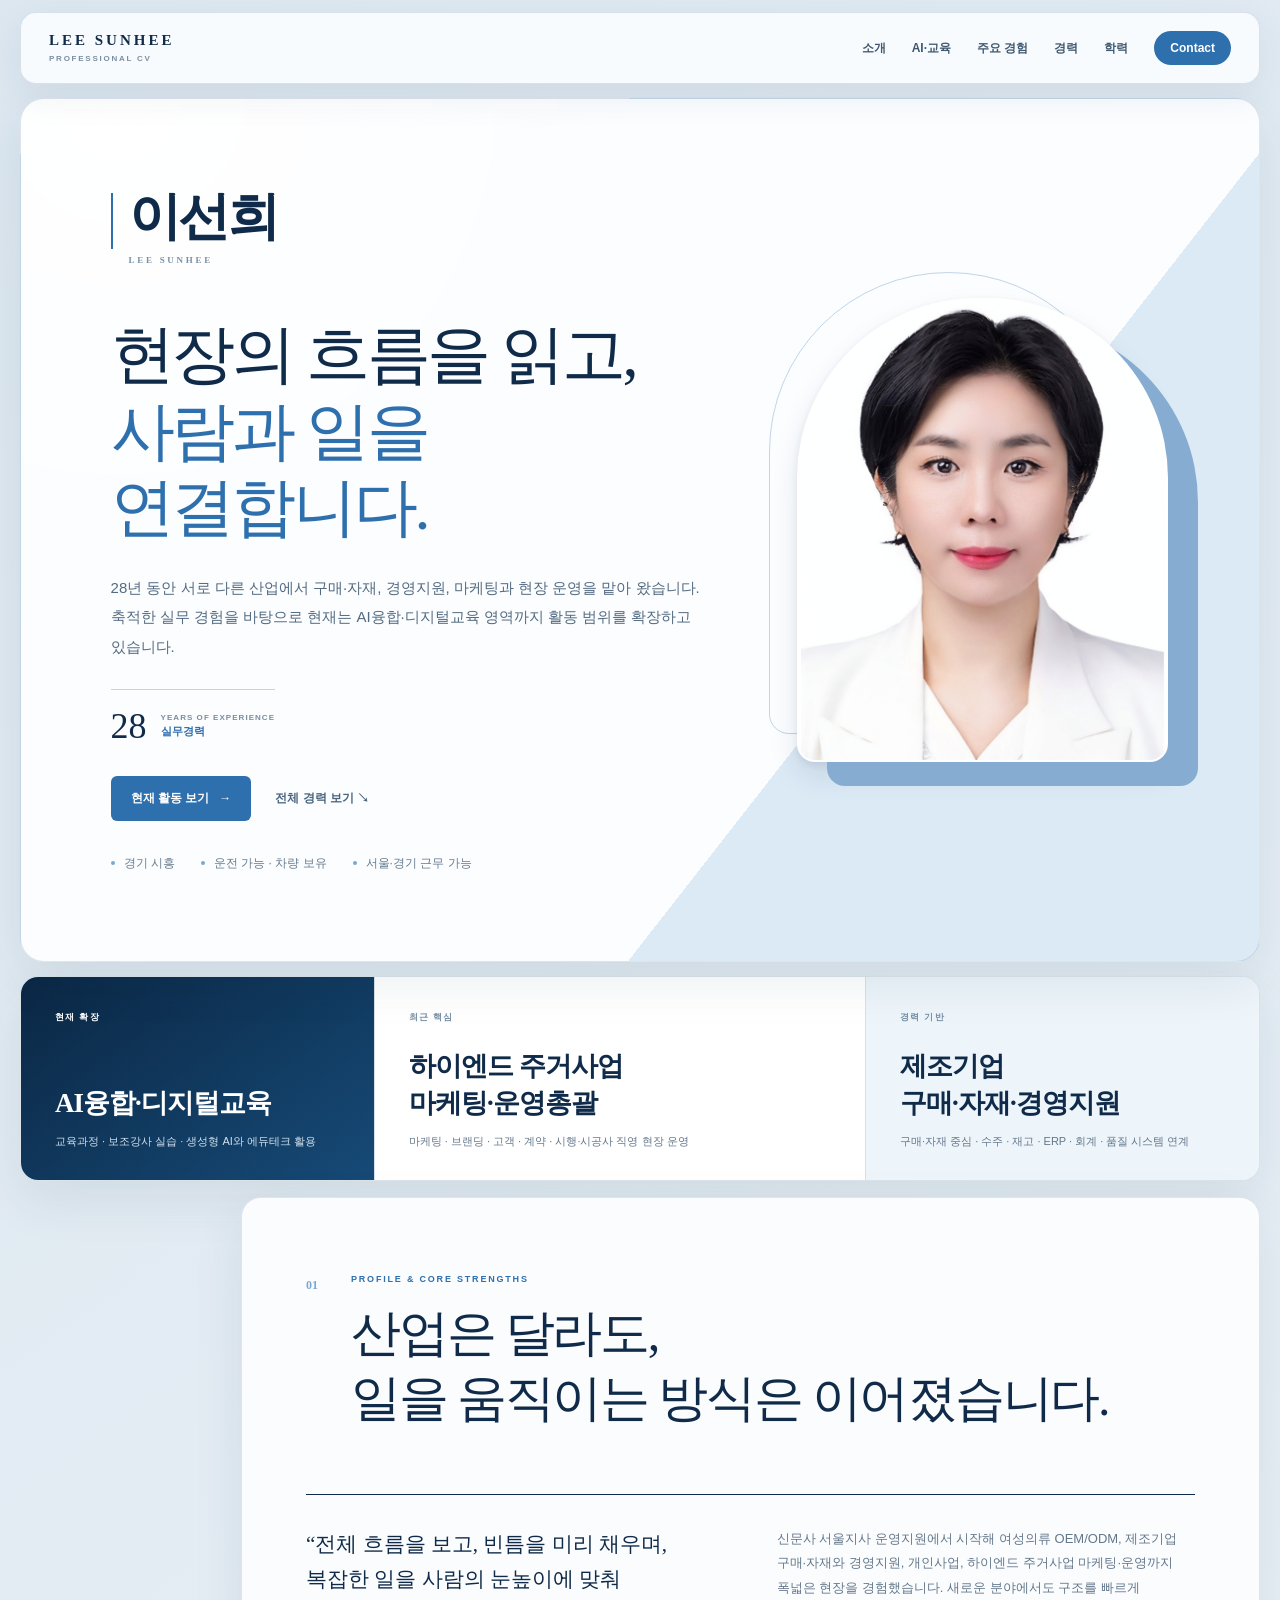
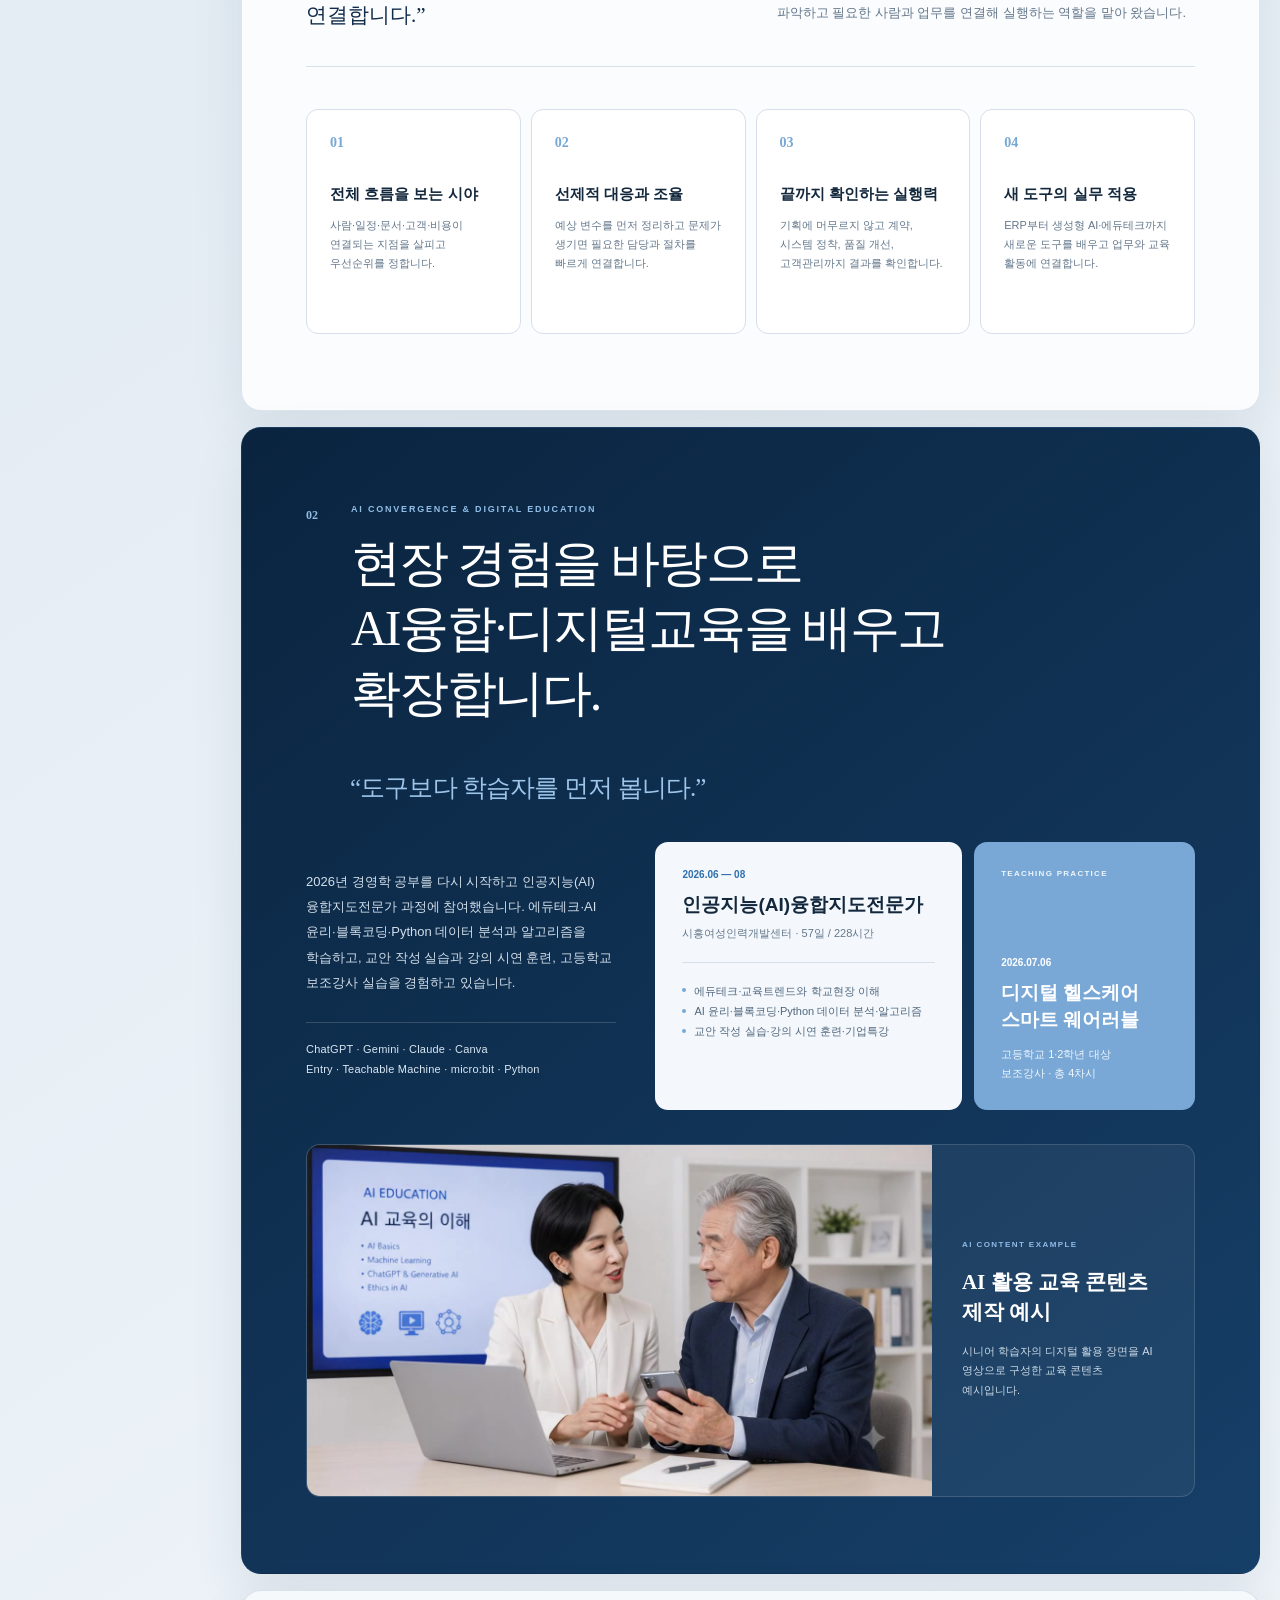
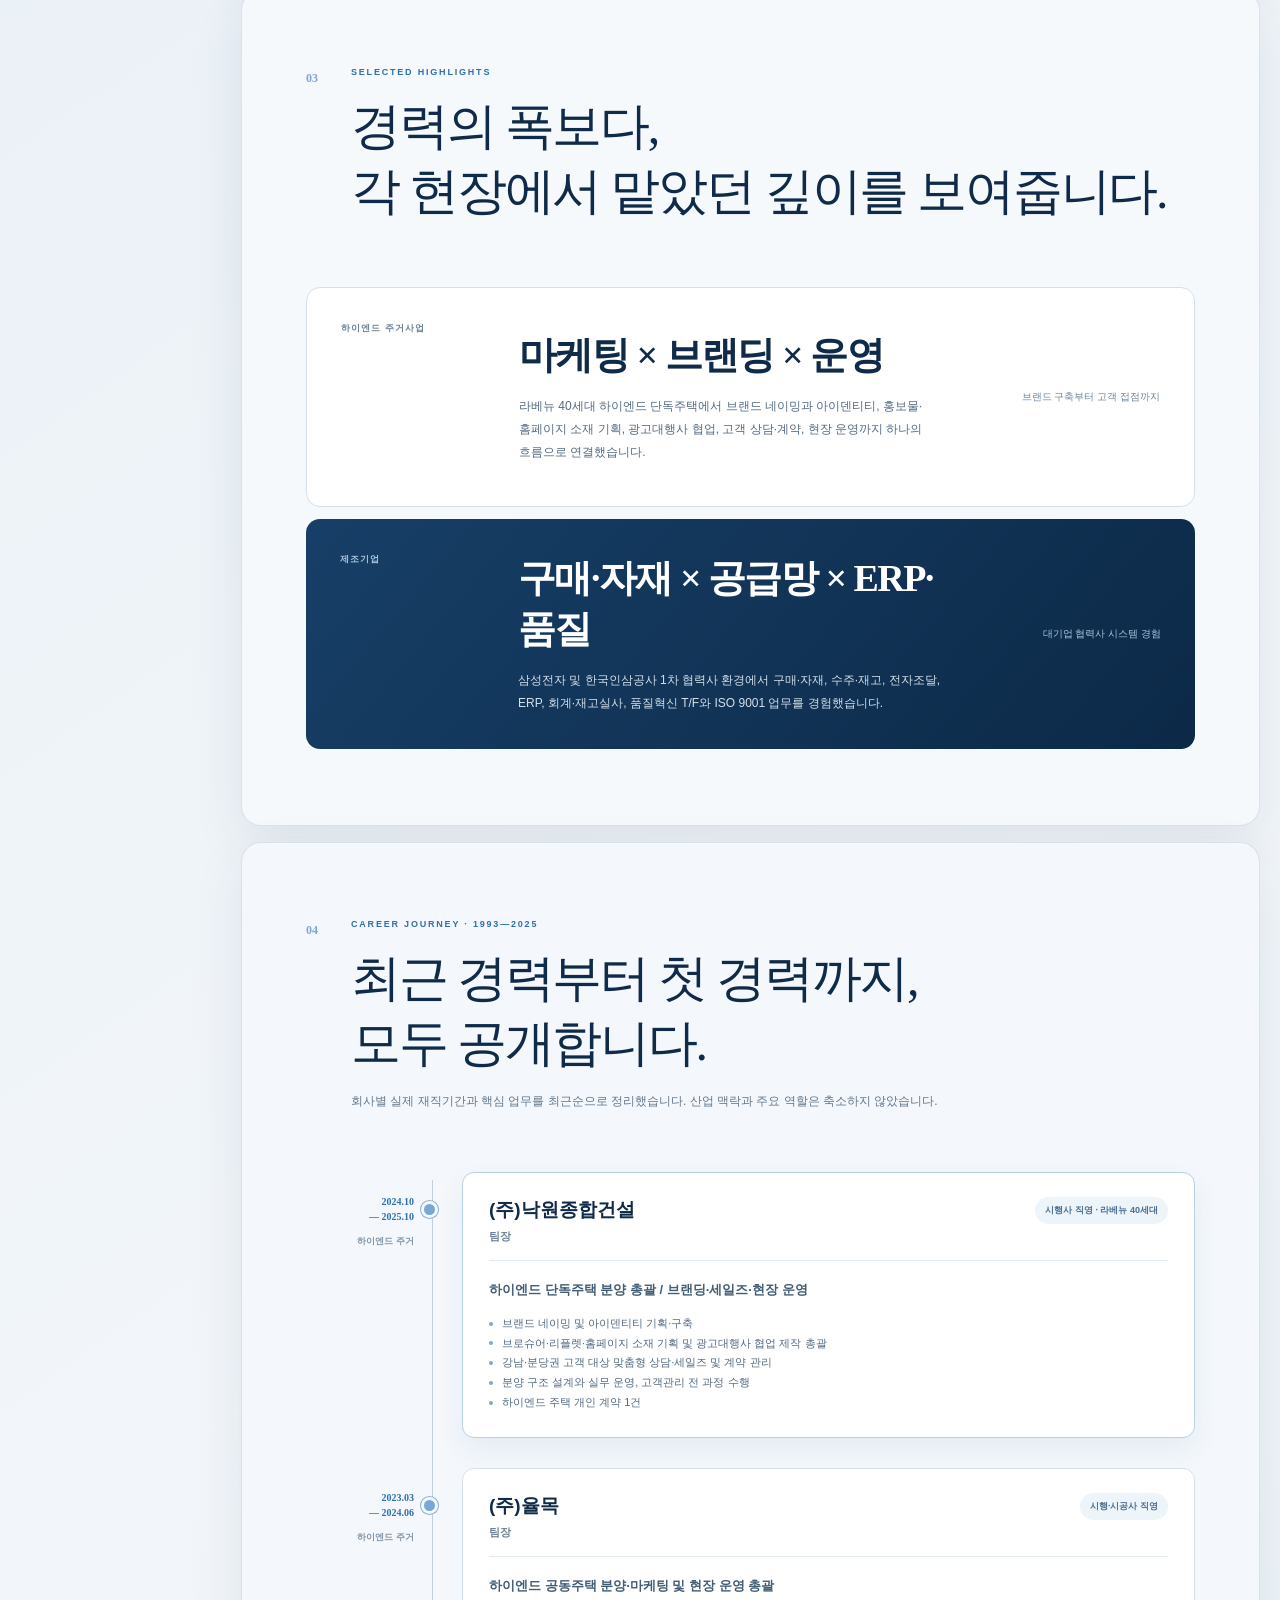
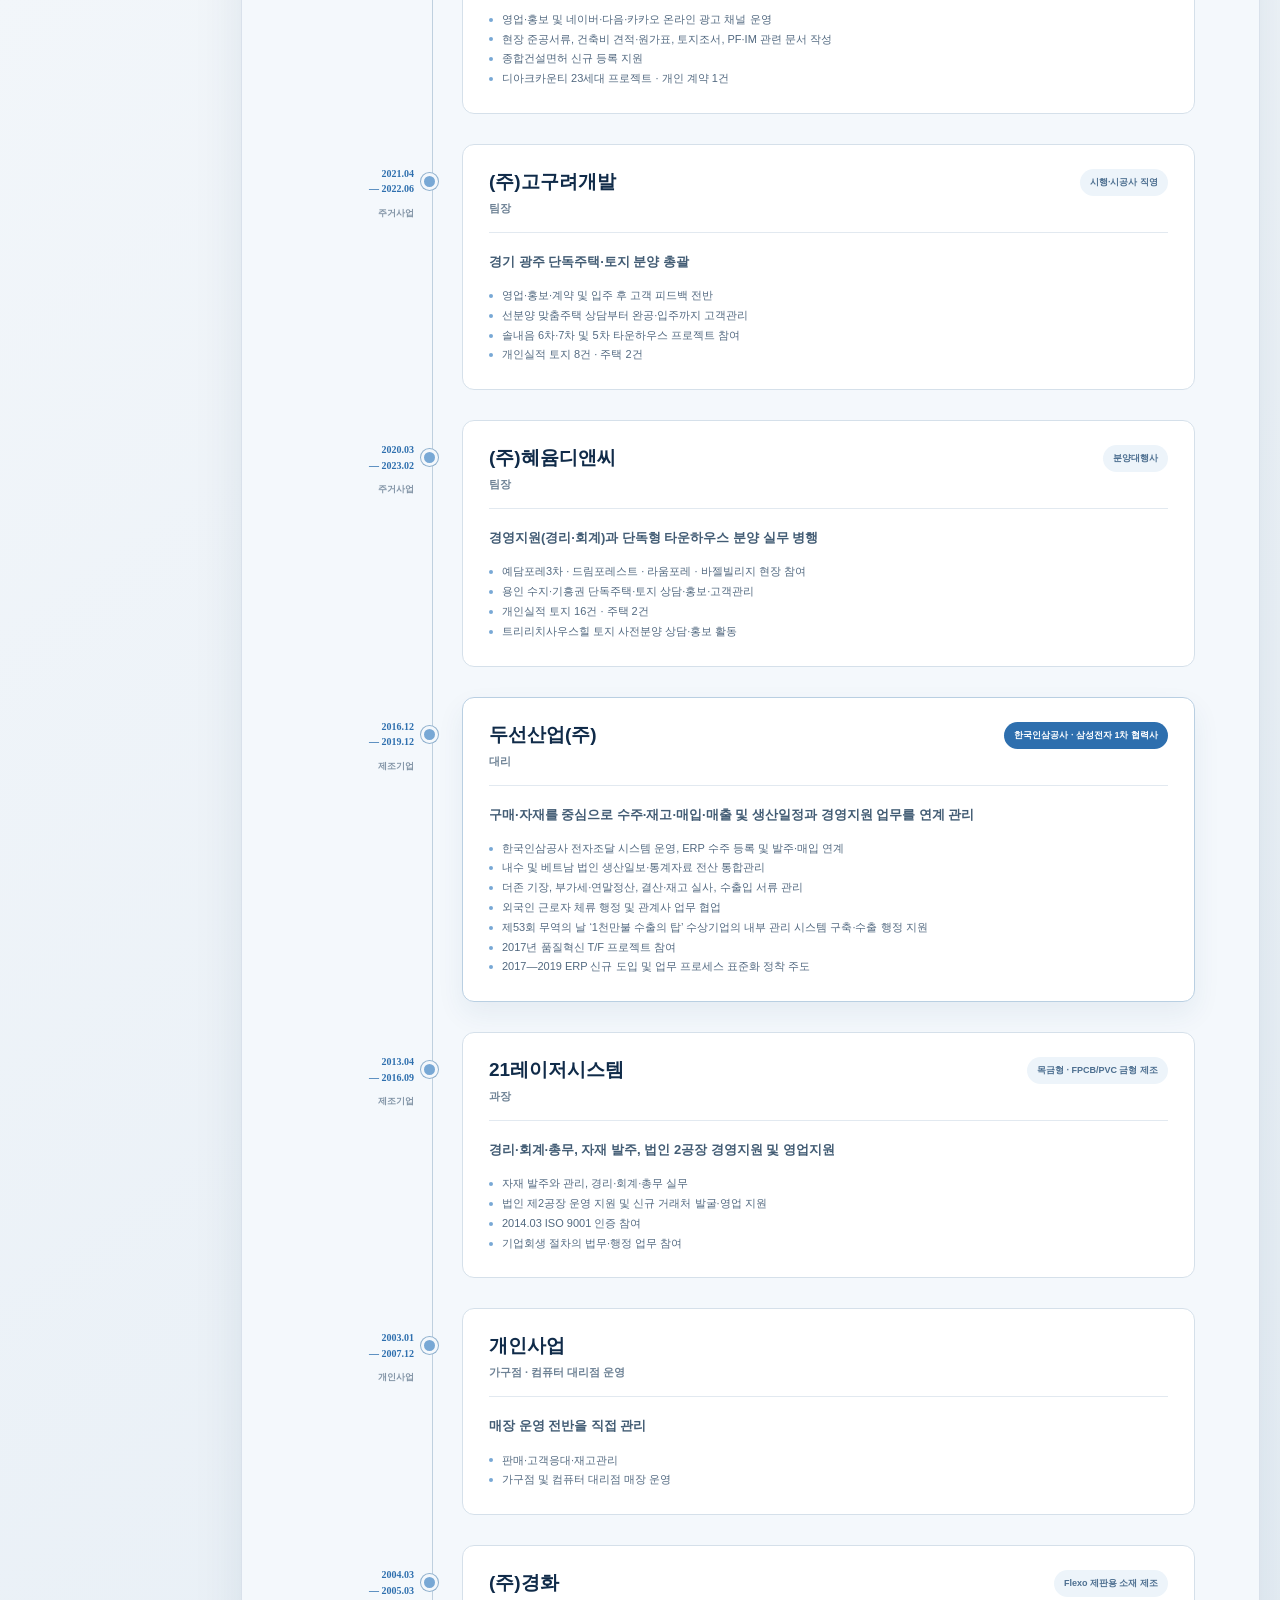
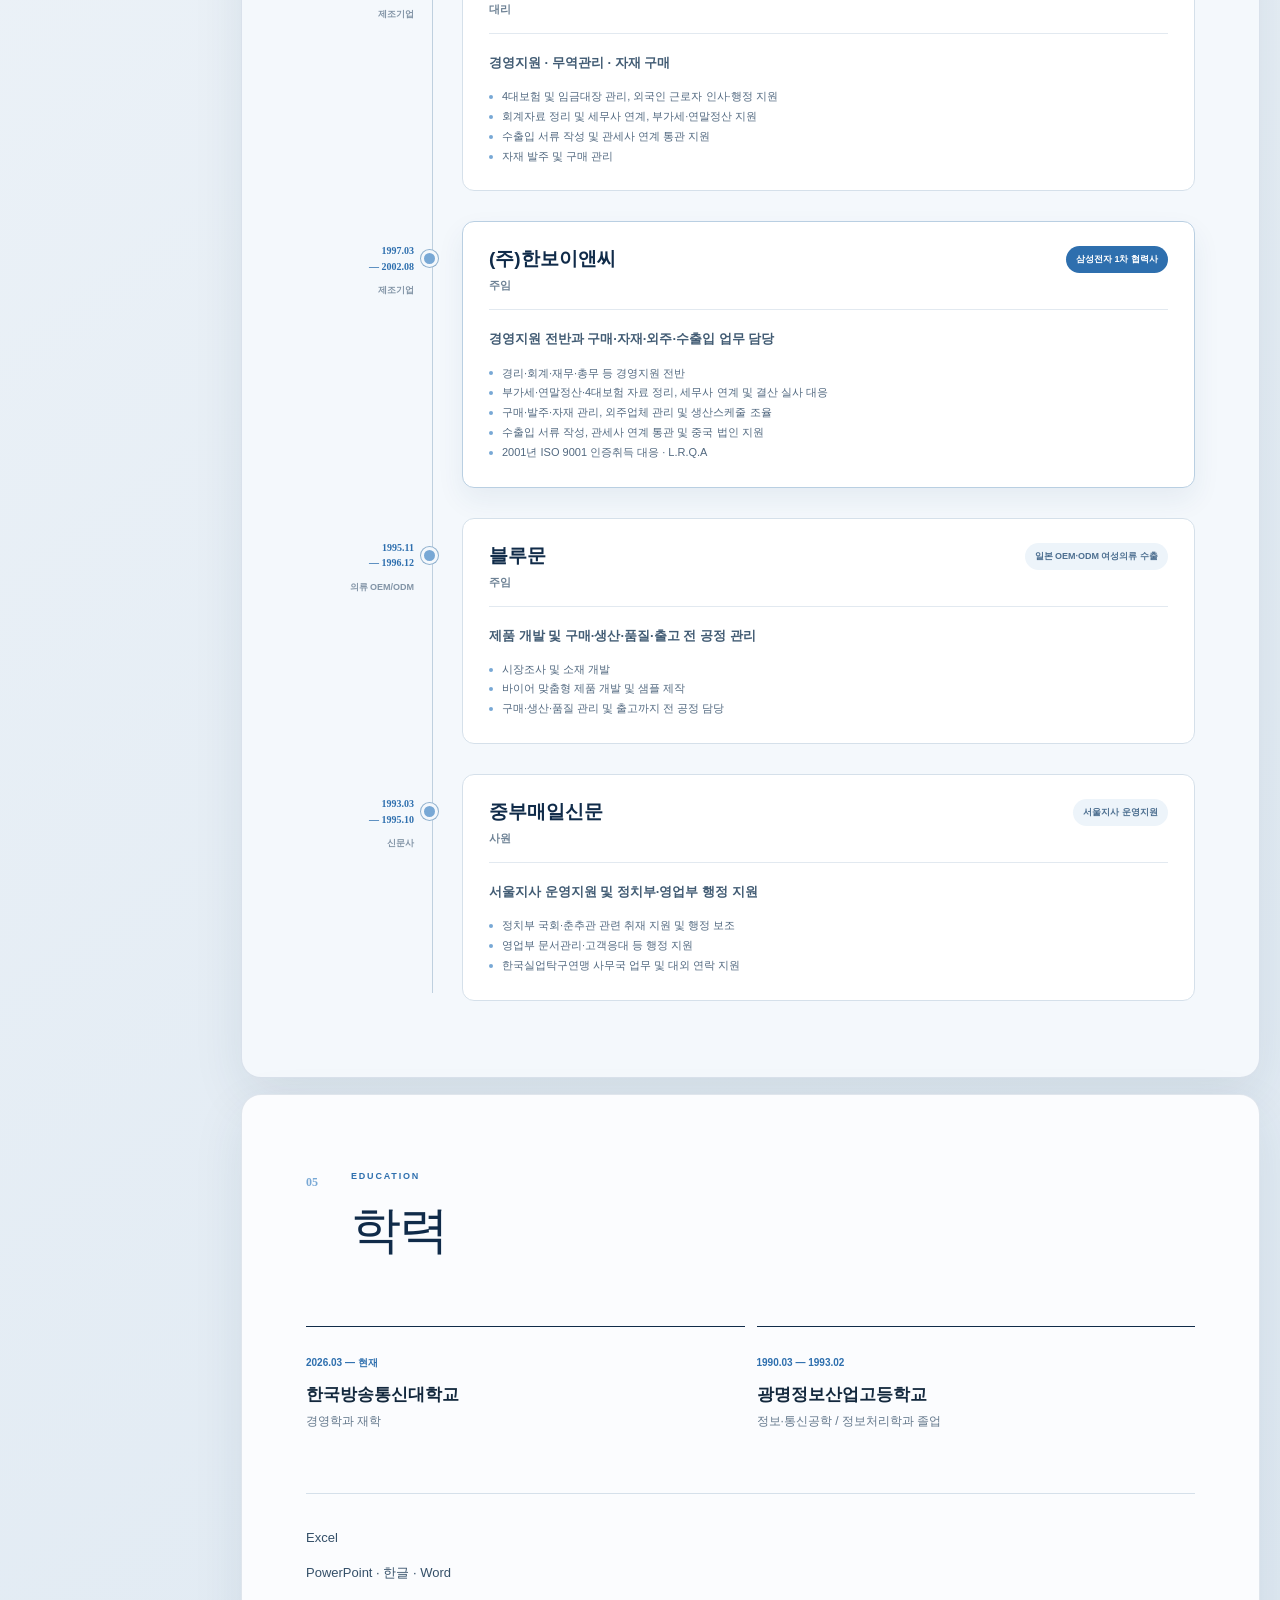
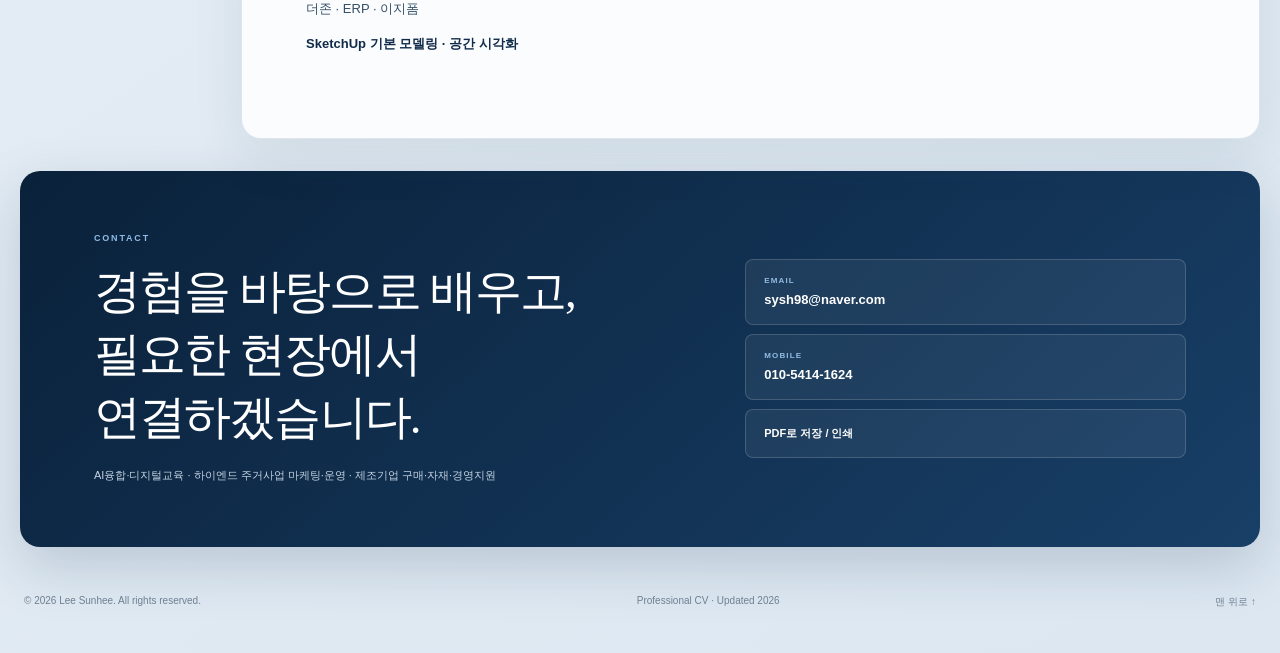
==== commit f8f27efe: "Add files via upload" ====
--- a/index.html
+++ b/index.html
@@ -9,8 +9,8 @@
   <meta property="og:description" content="현장의 흐름을 읽고 사람과 일을 연결해 온 이선희의 Professional CV">
   <meta property="og:type" content="profile">
   <title>이선희 | Professional CV</title>
-  <link rel="stylesheet" href="styles.css?v=20260813-v41">
-  <script defer src="script.js?v=20260813-v41"></script>
+  <link rel="stylesheet" href="styles.css?v=20260813-v42">
+  <script defer src="script.js?v=20260813-v42"></script>
 </head>
 <body>
   <a class="skip-link" href="#main">본문으로 바로가기</a>
@@ -403,7 +403,7 @@
 
   <footer>
     <span>© 2026 Lee Sunhee. All rights reserved.</span>
-    <span>Professional CV · V4.1</span>
+    <span>Professional CV · Updated 2026</span>
     <a href="#top">맨 위로 ↑</a>
   </footer>
 </body>
--- a/styles.css
+++ b/styles.css
@@ -53,7 +53,7 @@
 .quick-info{display:flex;flex-wrap:wrap;gap:12px 26px;margin:0;padding:0;list-style:none;color:#687c8f;font-size:12px}
 .quick-info li:before{content:"";display:inline-block;width:4px;height:4px;margin:0 9px 2px 0;border-radius:50%;background:var(--blue-soft)}
 .portrait-wrap{position:relative;z-index:2;isolation:isolate;justify-self:center}
-.portrait-backdrop{position:absolute;z-index:0;inset:-26px 44px 28px -28px;border:1px solid rgba(46,111,174,.30);border-radius:180px 180px 20px 20px}
+.portrait-backdrop{position:absolute;z-index:0;inset:-26px 40px 28px -28px;border:1px solid rgba(46,111,174,.28);border-radius:180px 180px 20px 20px}
 .portrait-frame{position:relative;z-index:2;width:min(29vw,390px);aspect-ratio:4/5;overflow:hidden;background:#fff;border:2px solid rgba(255,255,255,.96);border-radius:180px 180px 18px 18px;box-shadow:30px 24px 0 #86add1,0 14px 28px rgba(16,44,77,.10),0 3px 10px rgba(16,44,77,.08)}
 .portrait-frame img{width:100%;height:100%;object-fit:cover;object-position:50% 24%}
 
@@ -225,7 +225,7 @@
 }
 
 @media (max-width:768px){
-  .portrait-backdrop{inset:-22px 38px 24px -24px}
+  .portrait-backdrop{inset:-22px 40px 24px -24px}
   .portrait-frame{border-color:rgba(255,255,255,.98);box-shadow:24px 20px 0 #86add1,0 10px 20px rgba(16,44,77,.10),0 2px 8px rgba(16,44,77,.08)}
 }
 
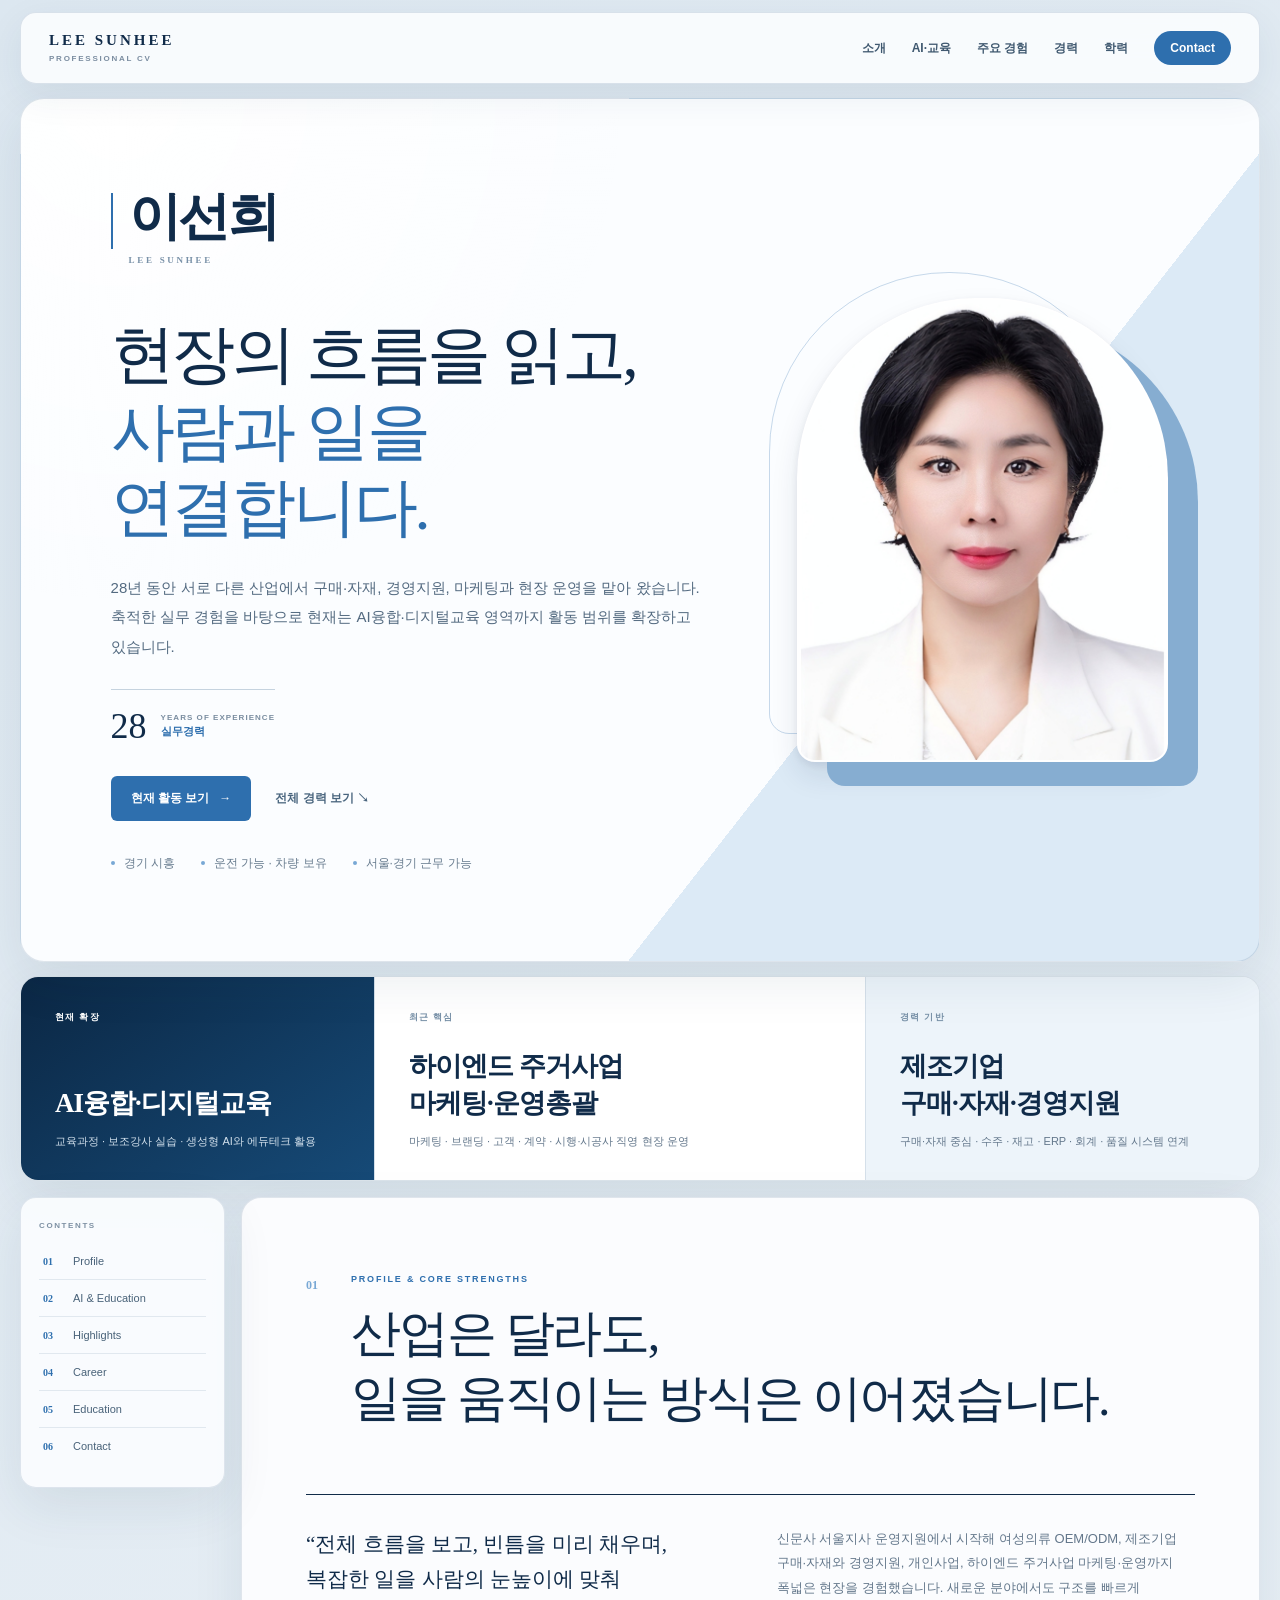
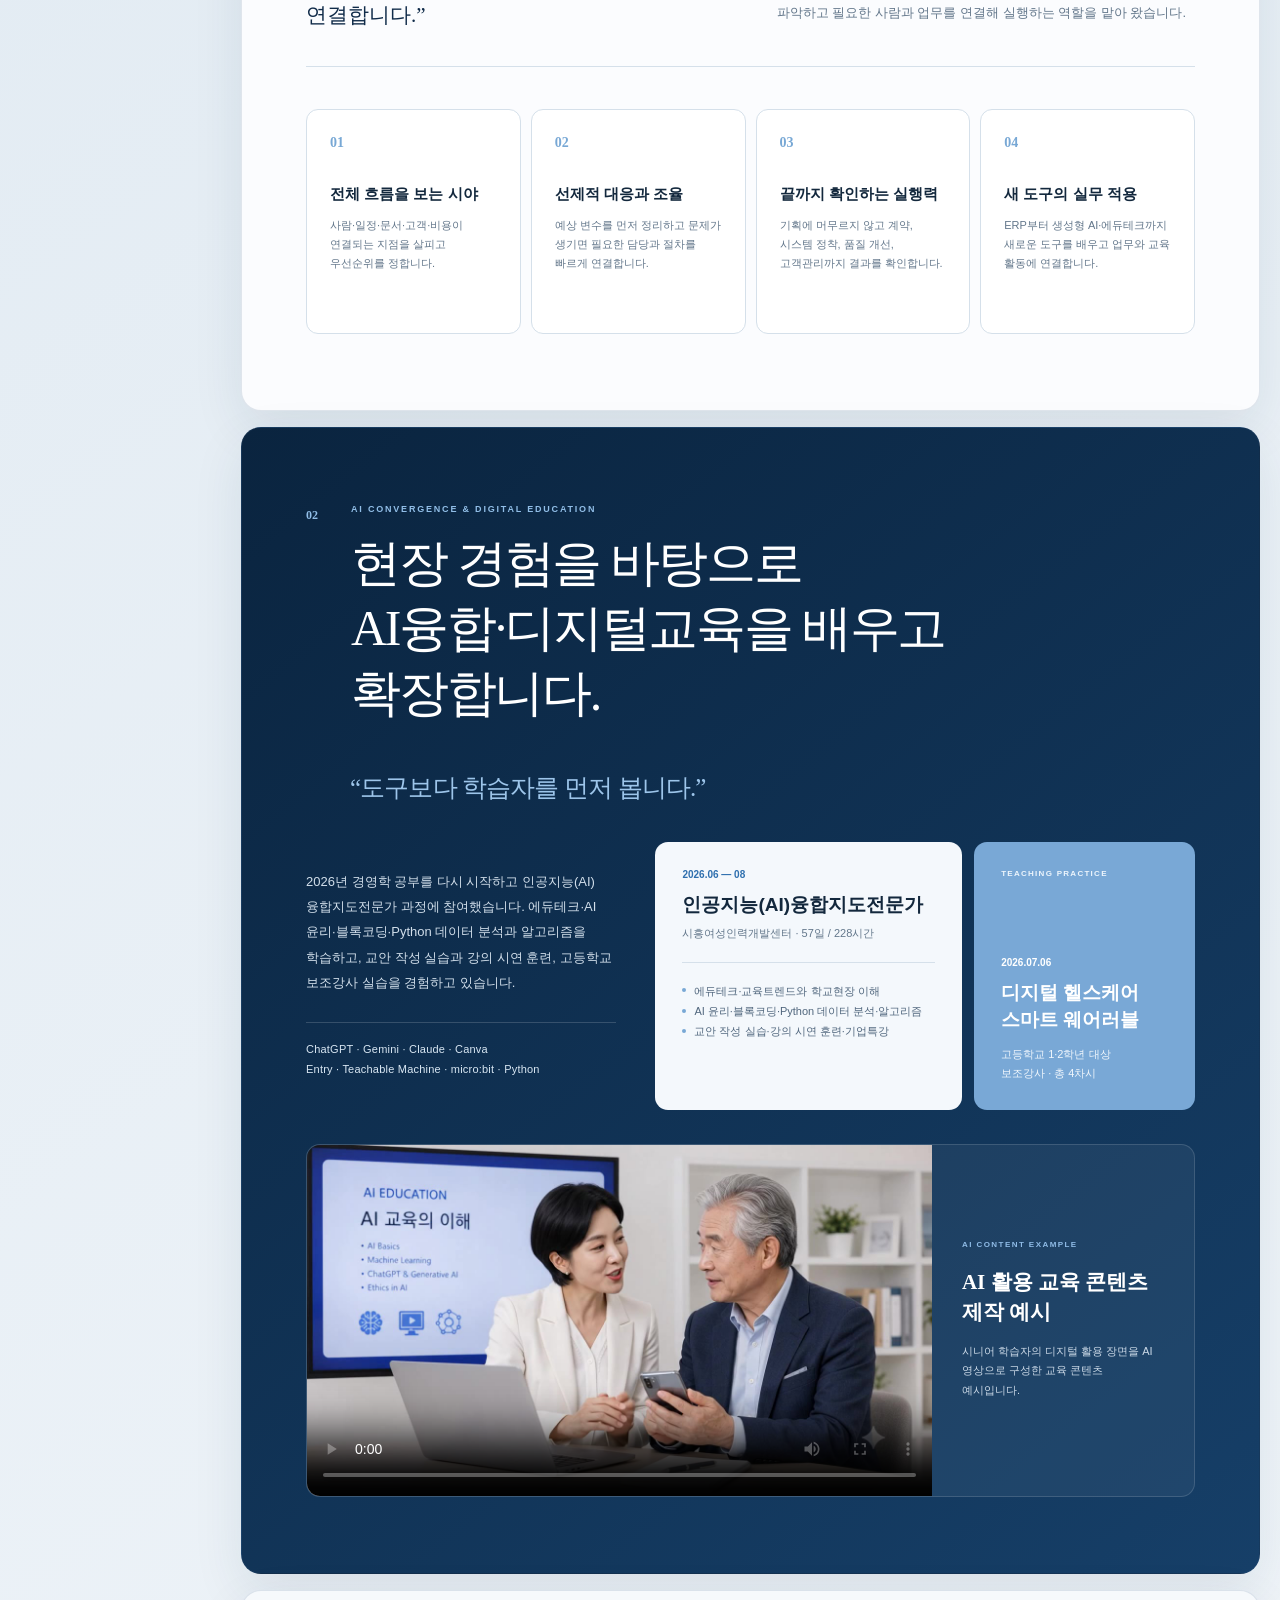
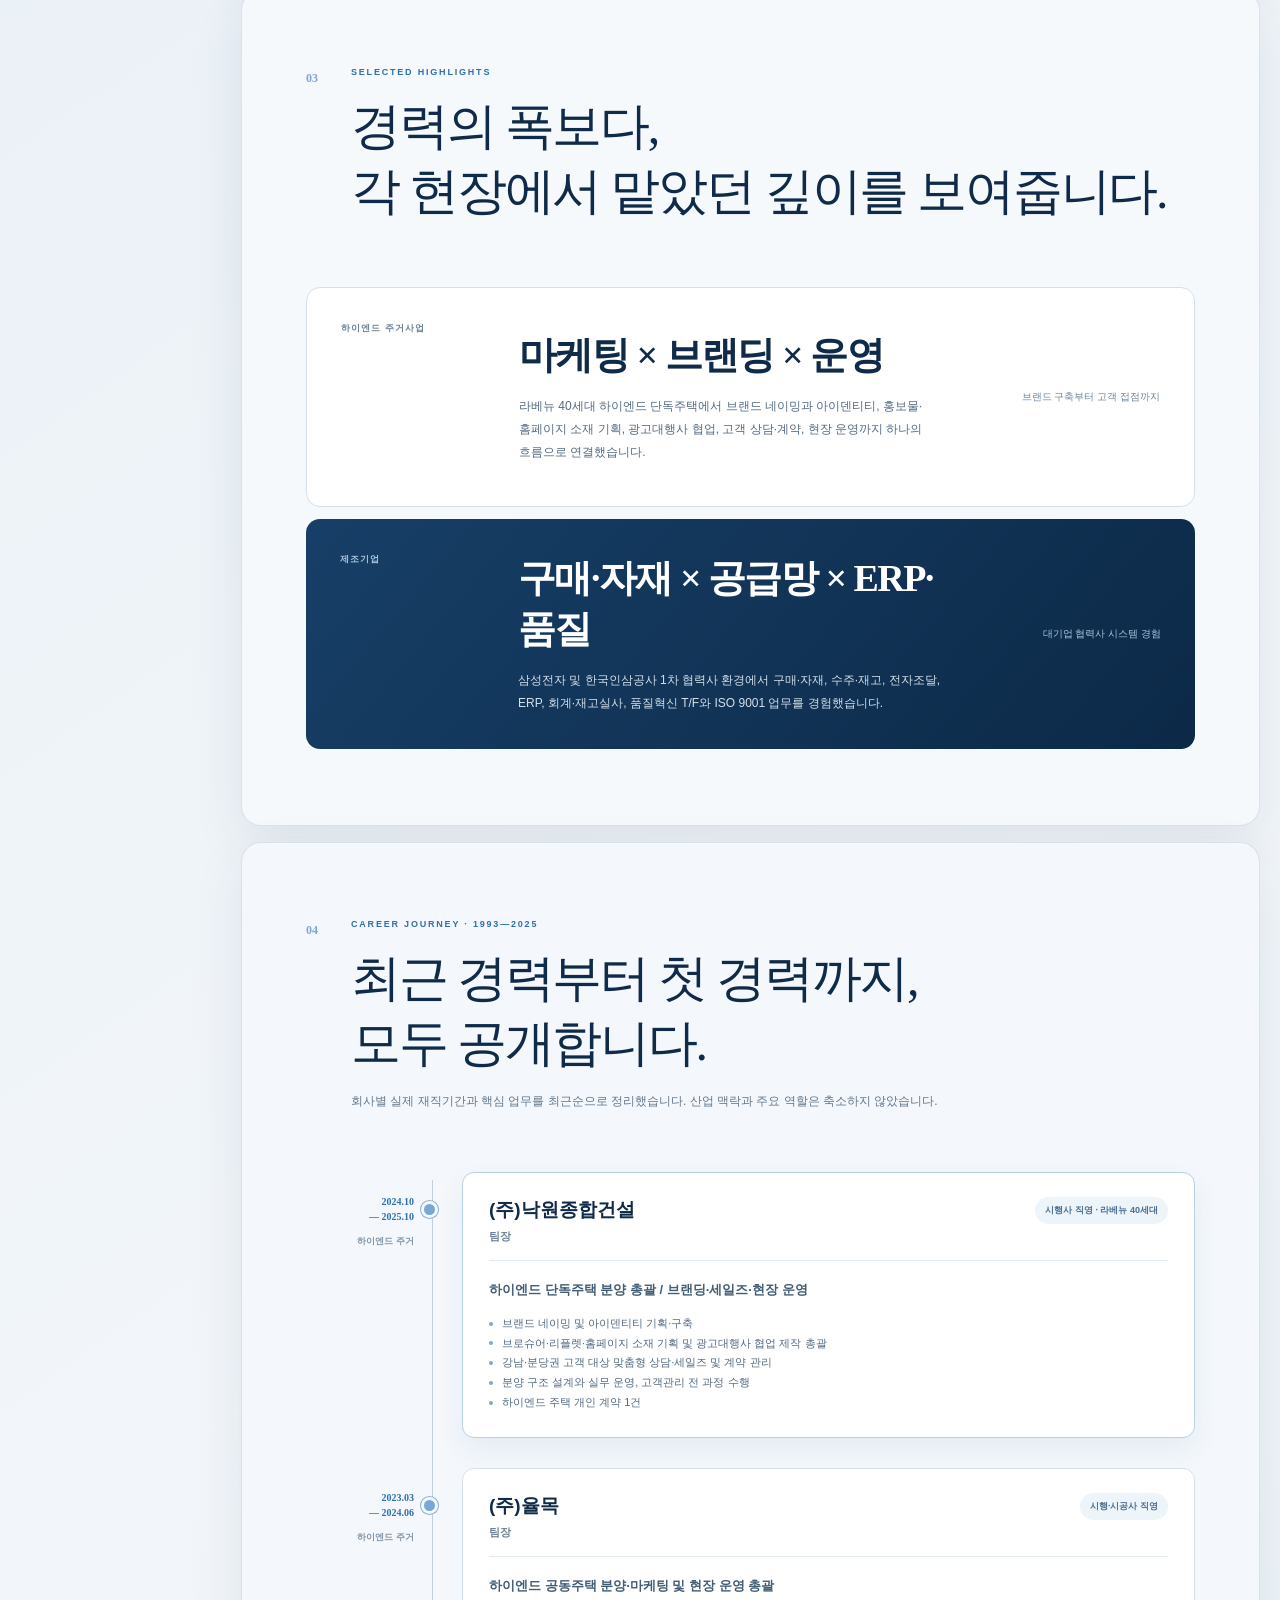
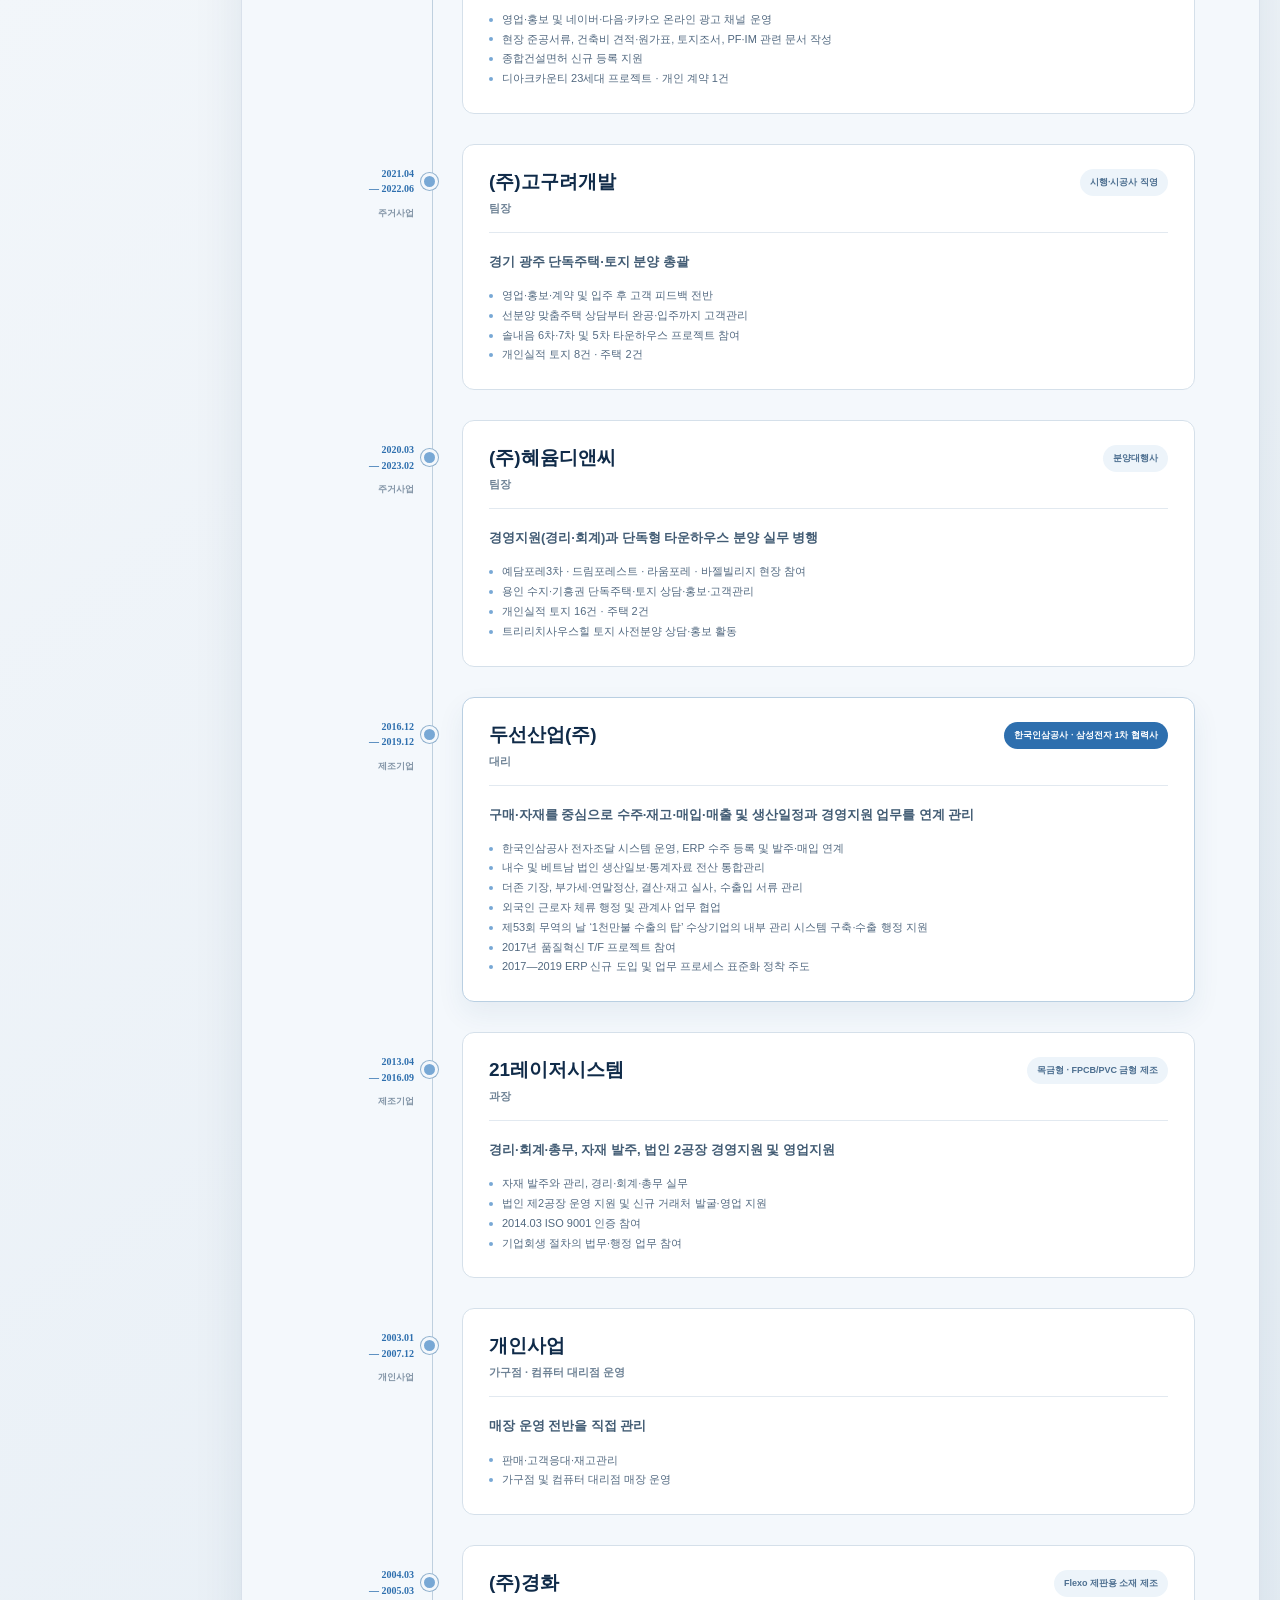
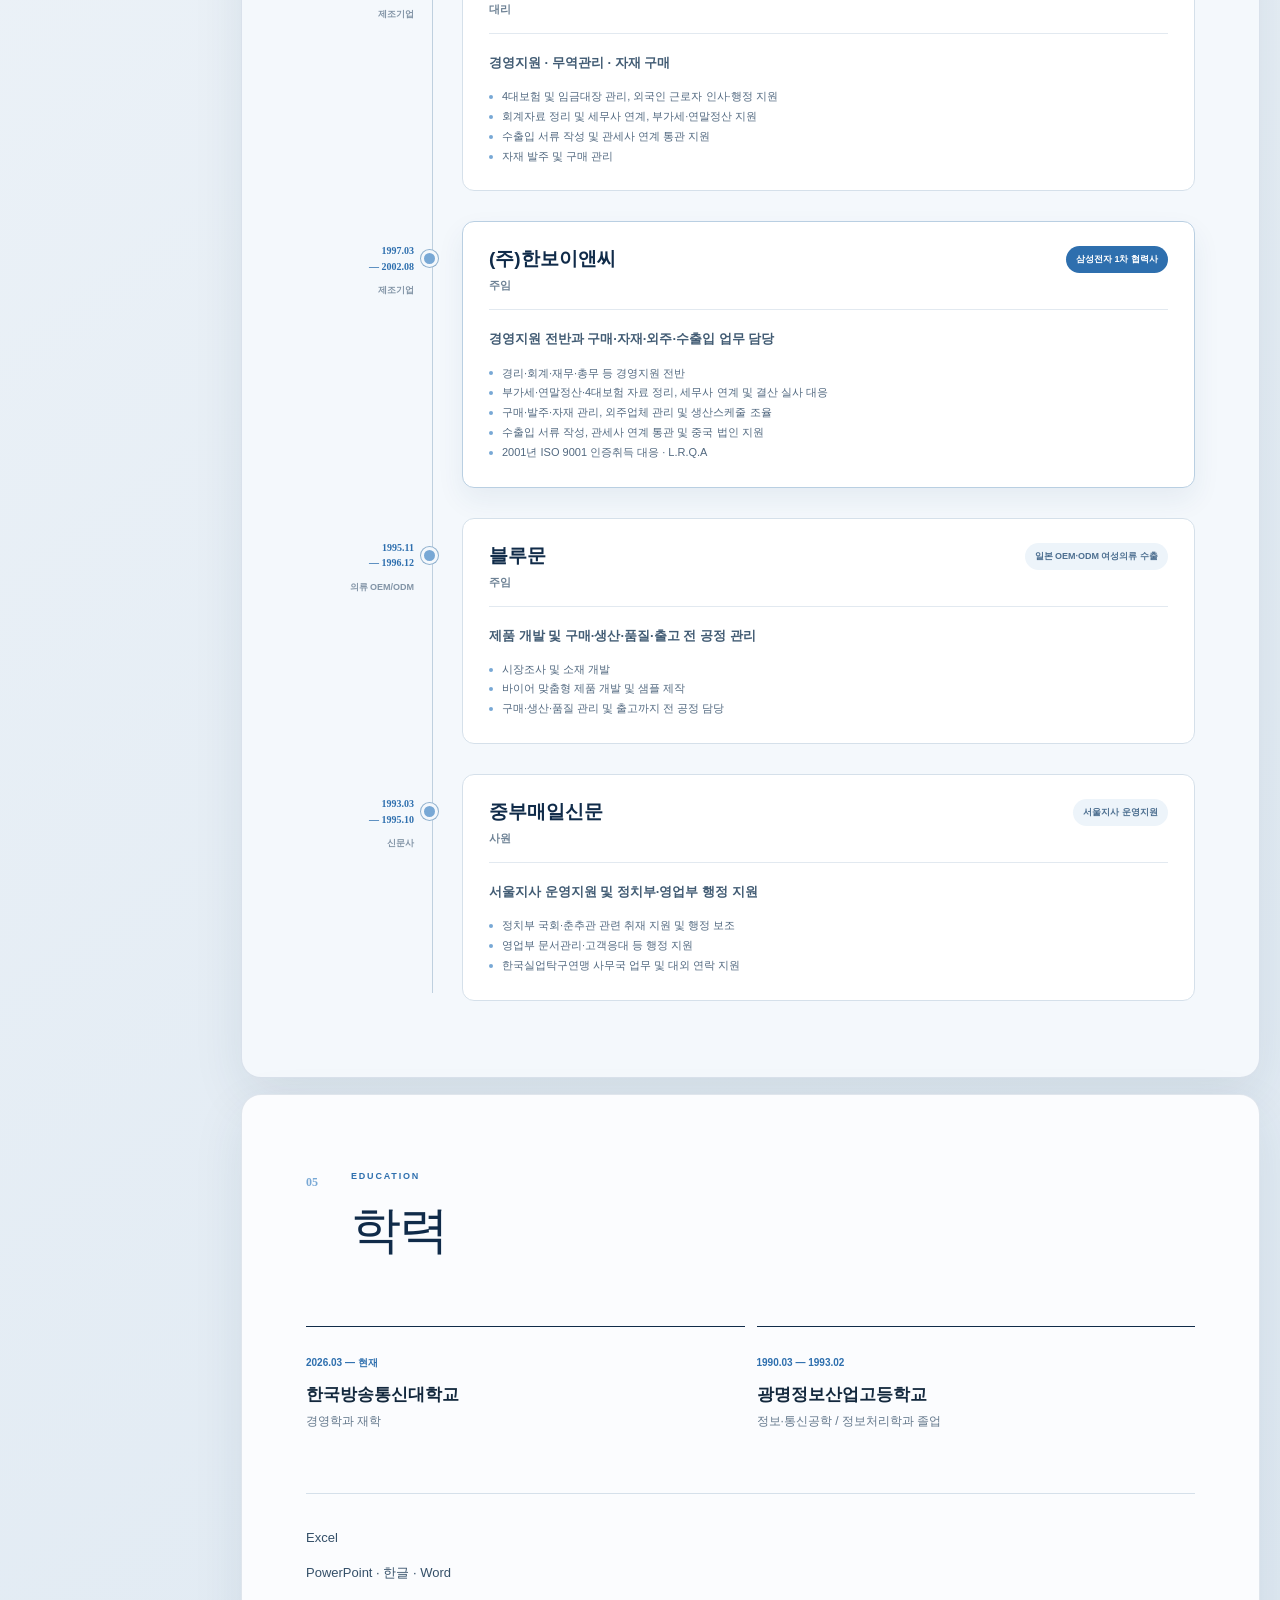
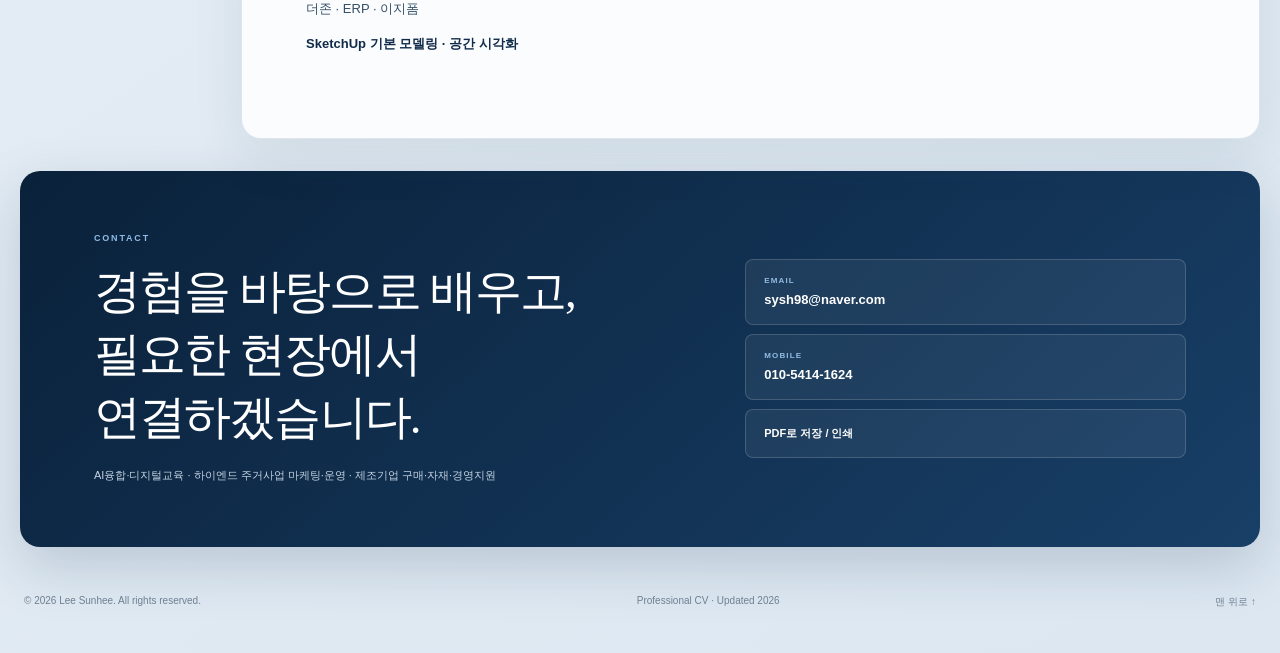
==== commit 6e2568c3: "Add files via upload" ====
--- a/index.html
+++ b/index.html
@@ -9,8 +9,8 @@
   <meta property="og:description" content="현장의 흐름을 읽고 사람과 일을 연결해 온 이선희의 Professional CV">
   <meta property="og:type" content="profile">
   <title>이선희 | Professional CV</title>
-  <link rel="stylesheet" href="styles.css?v=20260813-v42">
-  <script defer src="script.js?v=20260813-v42"></script>
+  <link rel="stylesheet" href="styles.css?v=20260813-v40">
+  <script defer src="script.js?v=20260813-v40"></script>
 </head>
 <body>
   <a class="skip-link" href="#main">본문으로 바로가기</a>
--- a/styles.css
+++ b/styles.css
@@ -53,9 +53,9 @@
 .quick-info{display:flex;flex-wrap:wrap;gap:12px 26px;margin:0;padding:0;list-style:none;color:#687c8f;font-size:12px}
 .quick-info li:before{content:"";display:inline-block;width:4px;height:4px;margin:0 9px 2px 0;border-radius:50%;background:var(--blue-soft)}
 .portrait-wrap{position:relative;z-index:2;isolation:isolate;justify-self:center}
-.portrait-backdrop{position:absolute;z-index:0;inset:-26px 40px 28px -28px;border:1px solid rgba(46,111,174,.28);border-radius:180px 180px 20px 20px}
-.portrait-frame{position:relative;z-index:2;width:min(29vw,390px);aspect-ratio:4/5;overflow:hidden;background:#fff;border:2px solid rgba(255,255,255,.96);border-radius:180px 180px 18px 18px;box-shadow:30px 24px 0 #86add1,0 14px 28px rgba(16,44,77,.10),0 3px 10px rgba(16,44,77,.08)}
-.portrait-frame img{width:100%;height:100%;object-fit:cover;object-position:50% 24%}
+.portrait-backdrop{position:absolute;z-index:0;inset:-26px 38px 28px -28px;border:1px solid rgba(46,111,174,.26);border-radius:180px 180px 20px 20px}
+.portrait-frame{position:relative;z-index:2;width:min(29vw,390px);aspect-ratio:4/5;overflow:hidden;background:#fff;border:2px solid rgba(255,255,255,.94);border-radius:180px 180px 18px 18px;box-shadow:30px 24px 0 #86add1,0 14px 28px rgba(16,44,77,.10),0 3px 10px rgba(16,44,77,.08)}
+.portrait-frame img{display:block;width:100%;height:100%;object-fit:cover;object-position:50% 24%}
 
 .career-landscape{margin:14px 0;display:grid;grid-template-columns:.9fr 1.25fr 1fr;overflow:hidden;border:1px solid rgba(62,98,135,.16);border-radius:18px;background:#f8fbfd;box-shadow:var(--shadow)}
 .axis{min-height:190px;padding:34px 34px 30px;display:flex;flex-direction:column;justify-content:flex-end;border-right:1px solid var(--line)}
@@ -225,7 +225,7 @@
 }
 
 @media (max-width:768px){
-  .portrait-backdrop{inset:-22px 40px 24px -24px}
+  .portrait-backdrop{inset:-22px 34px 24px -24px}
   .portrait-frame{border-color:rgba(255,255,255,.98);box-shadow:24px 20px 0 #86add1,0 10px 20px rgba(16,44,77,.10),0 2px 8px rgba(16,44,77,.08)}
 }
 
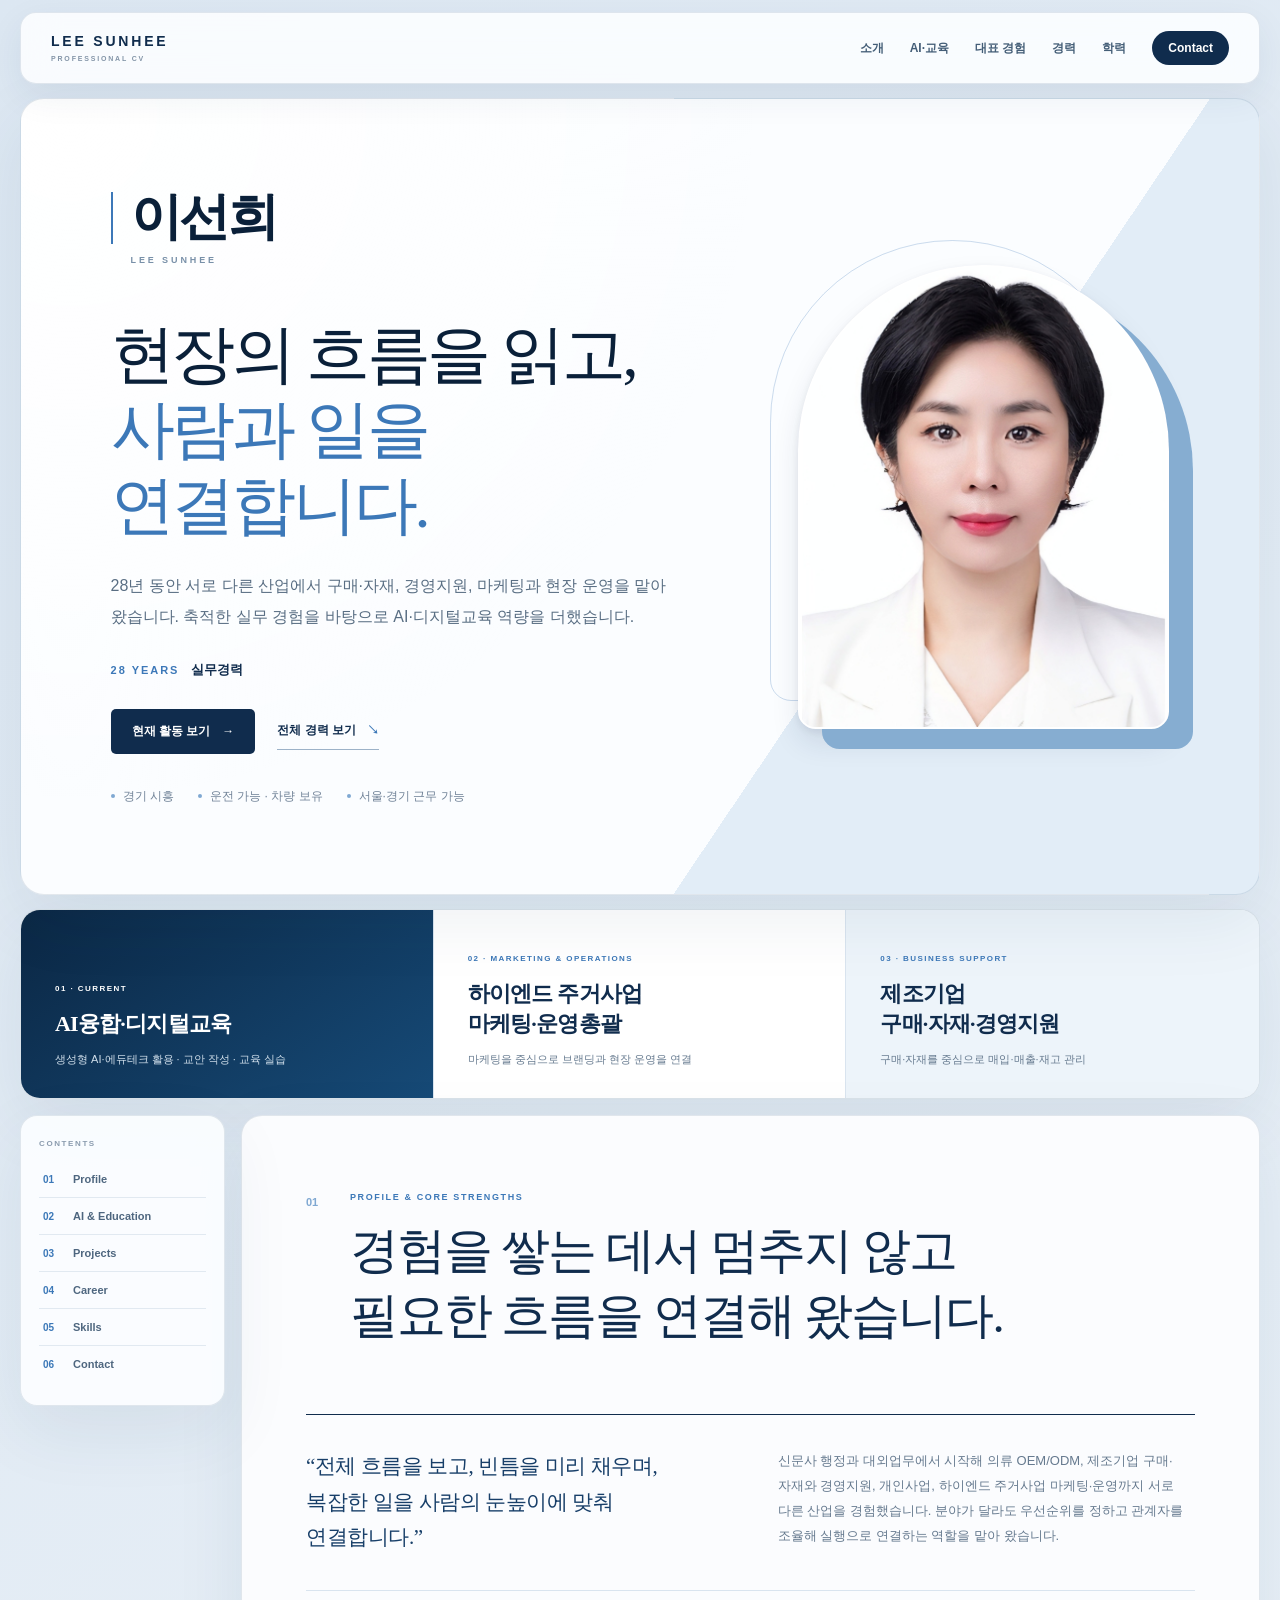
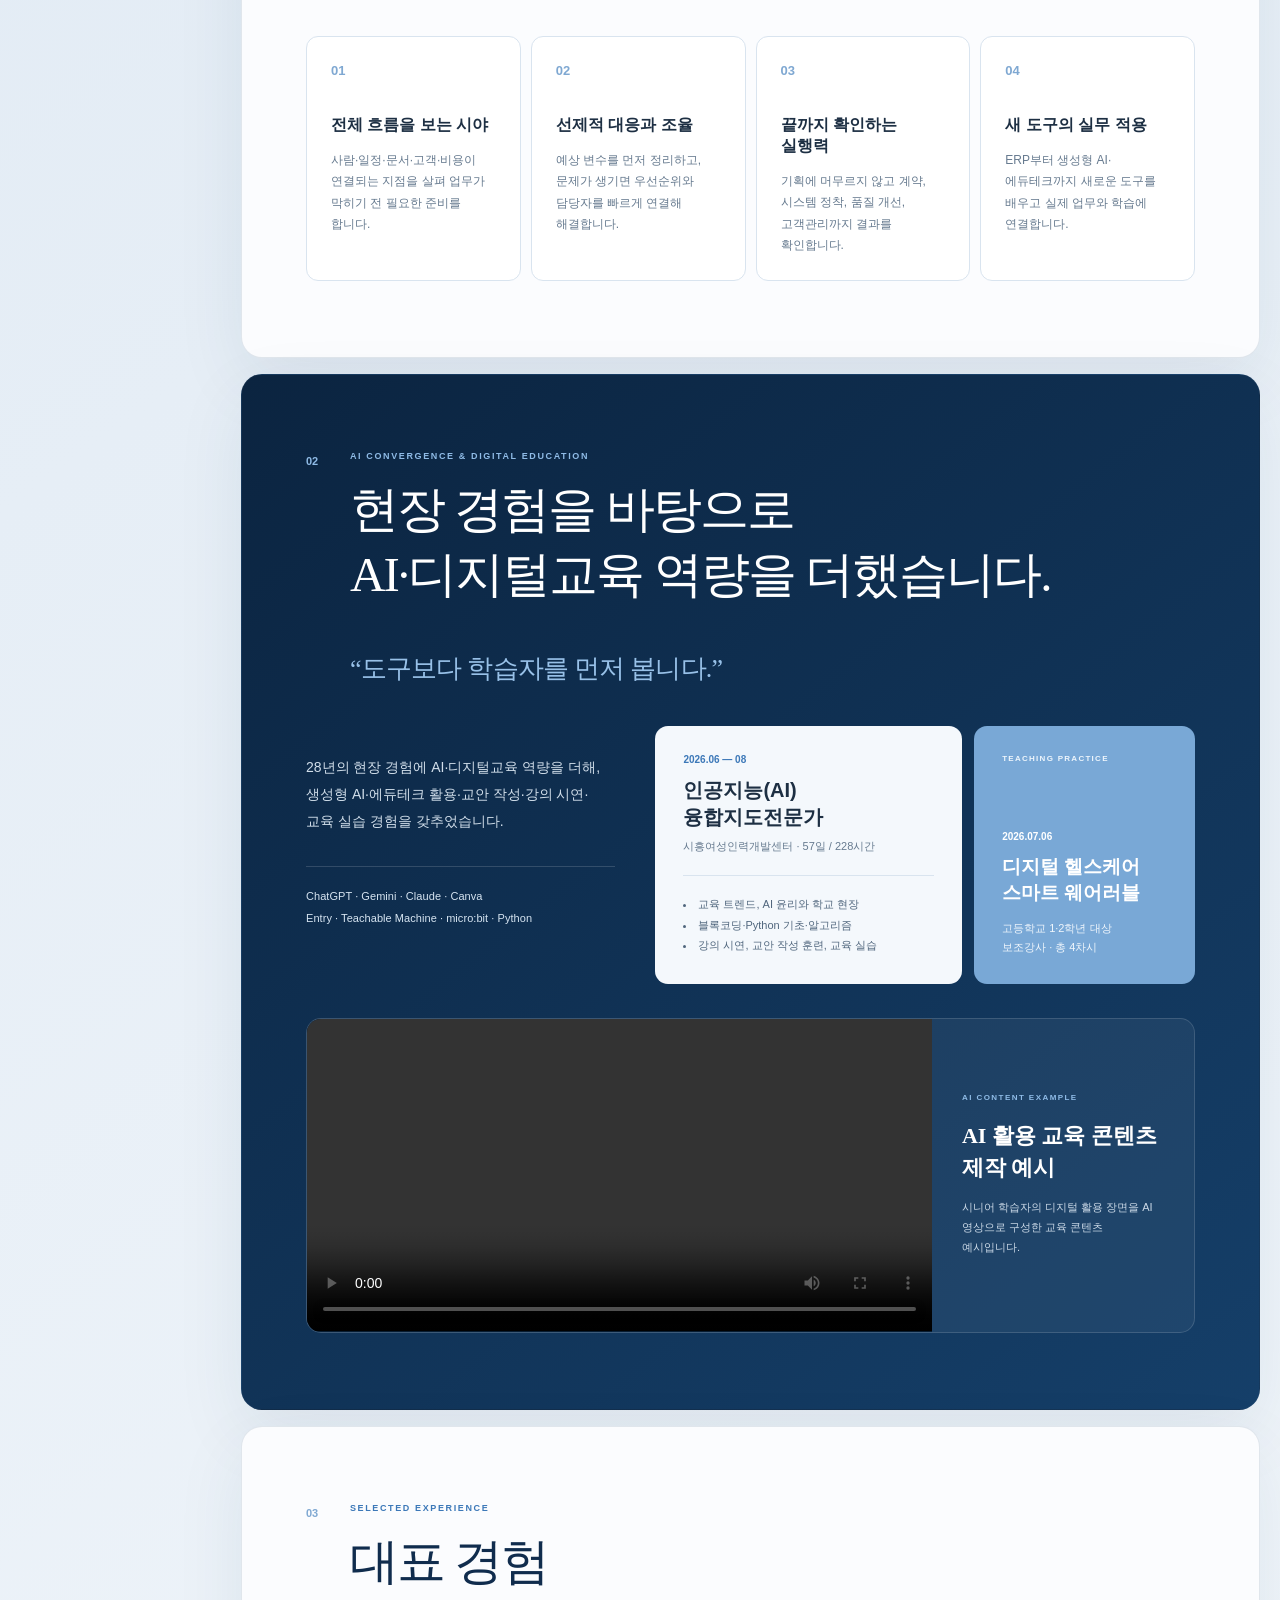
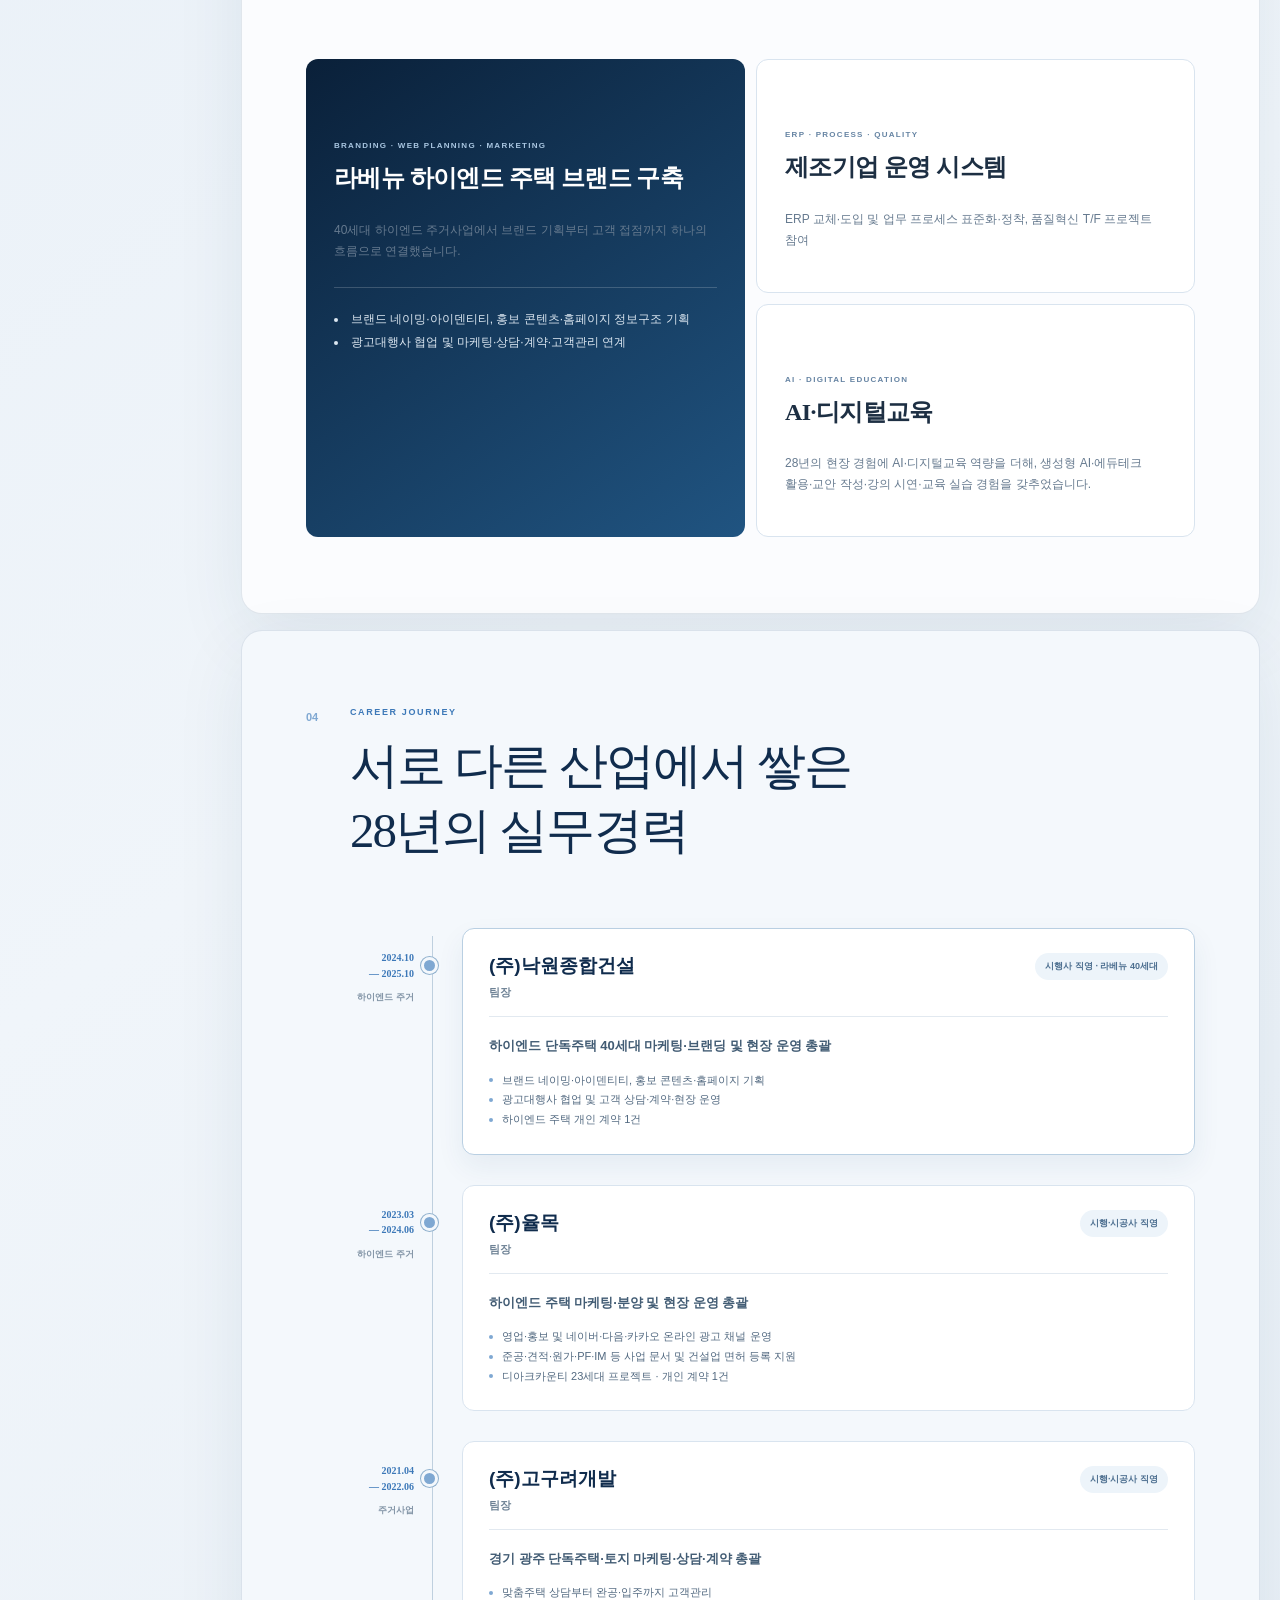
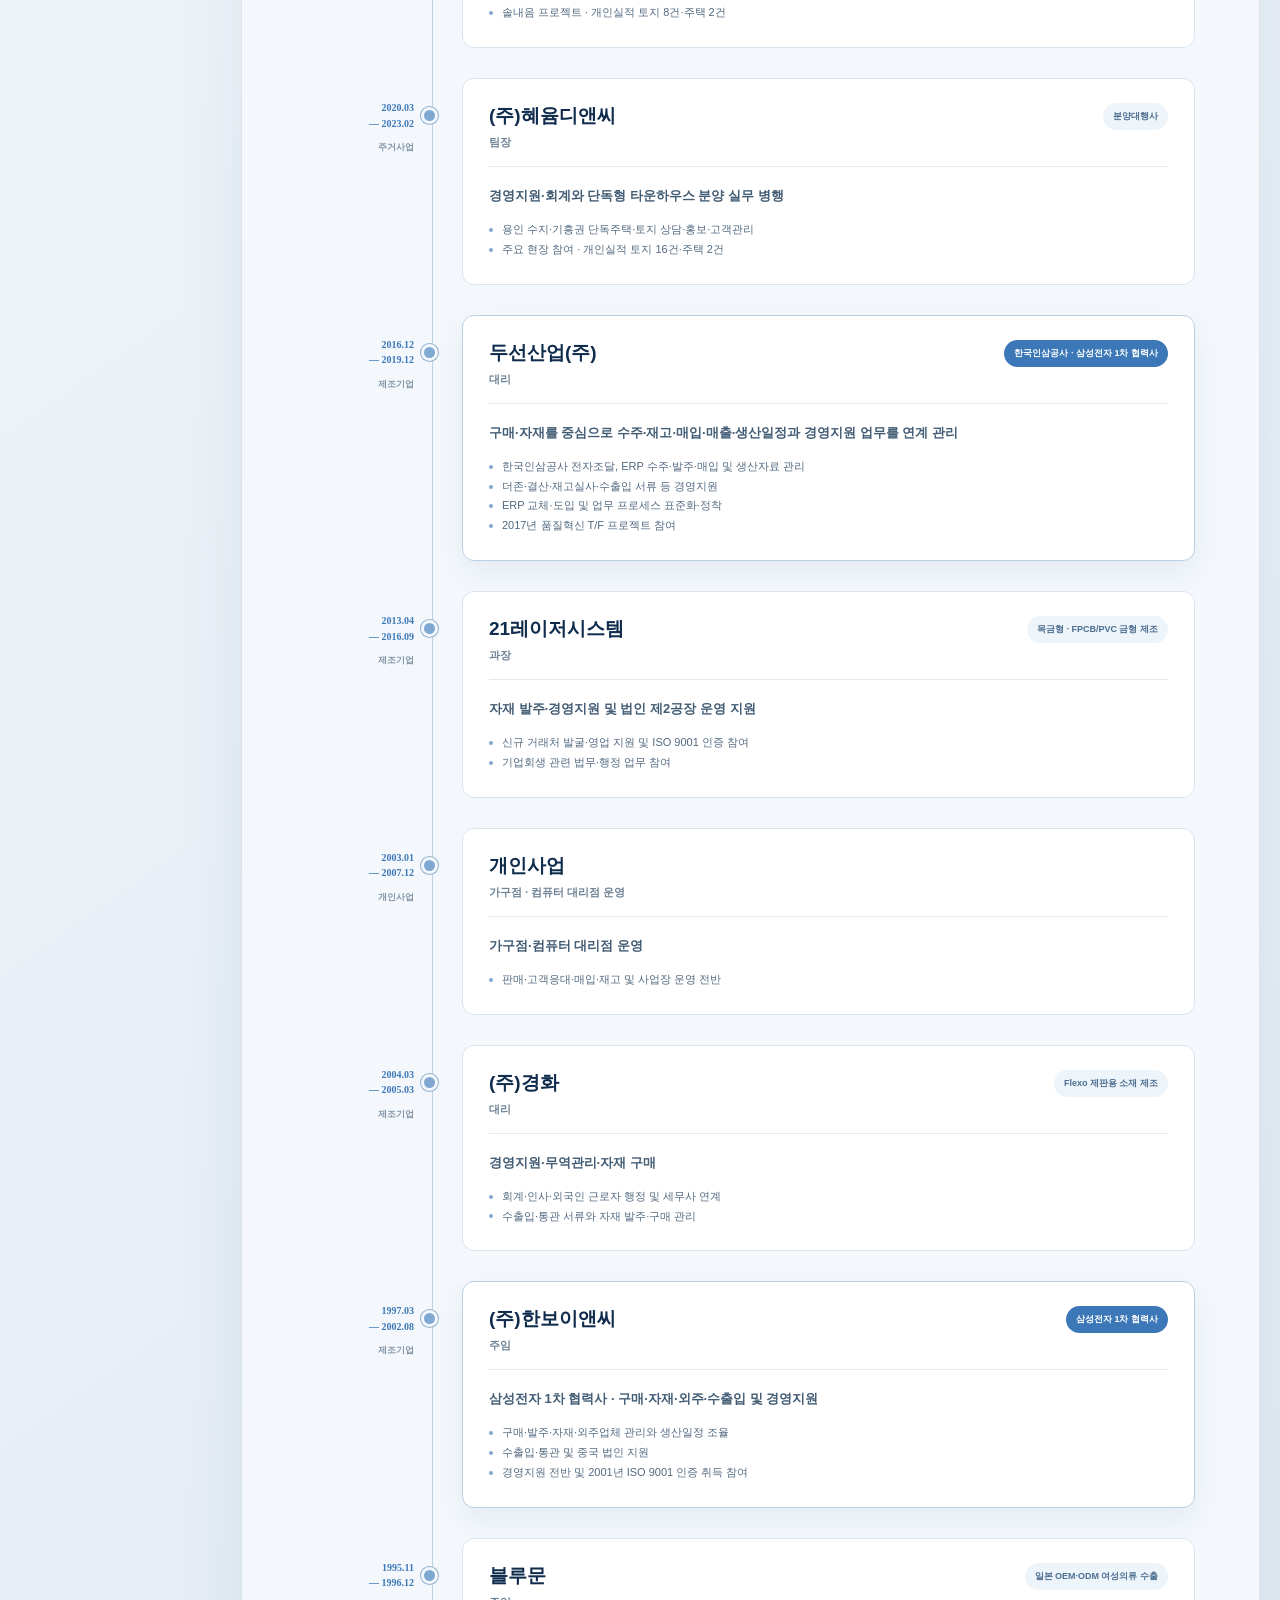
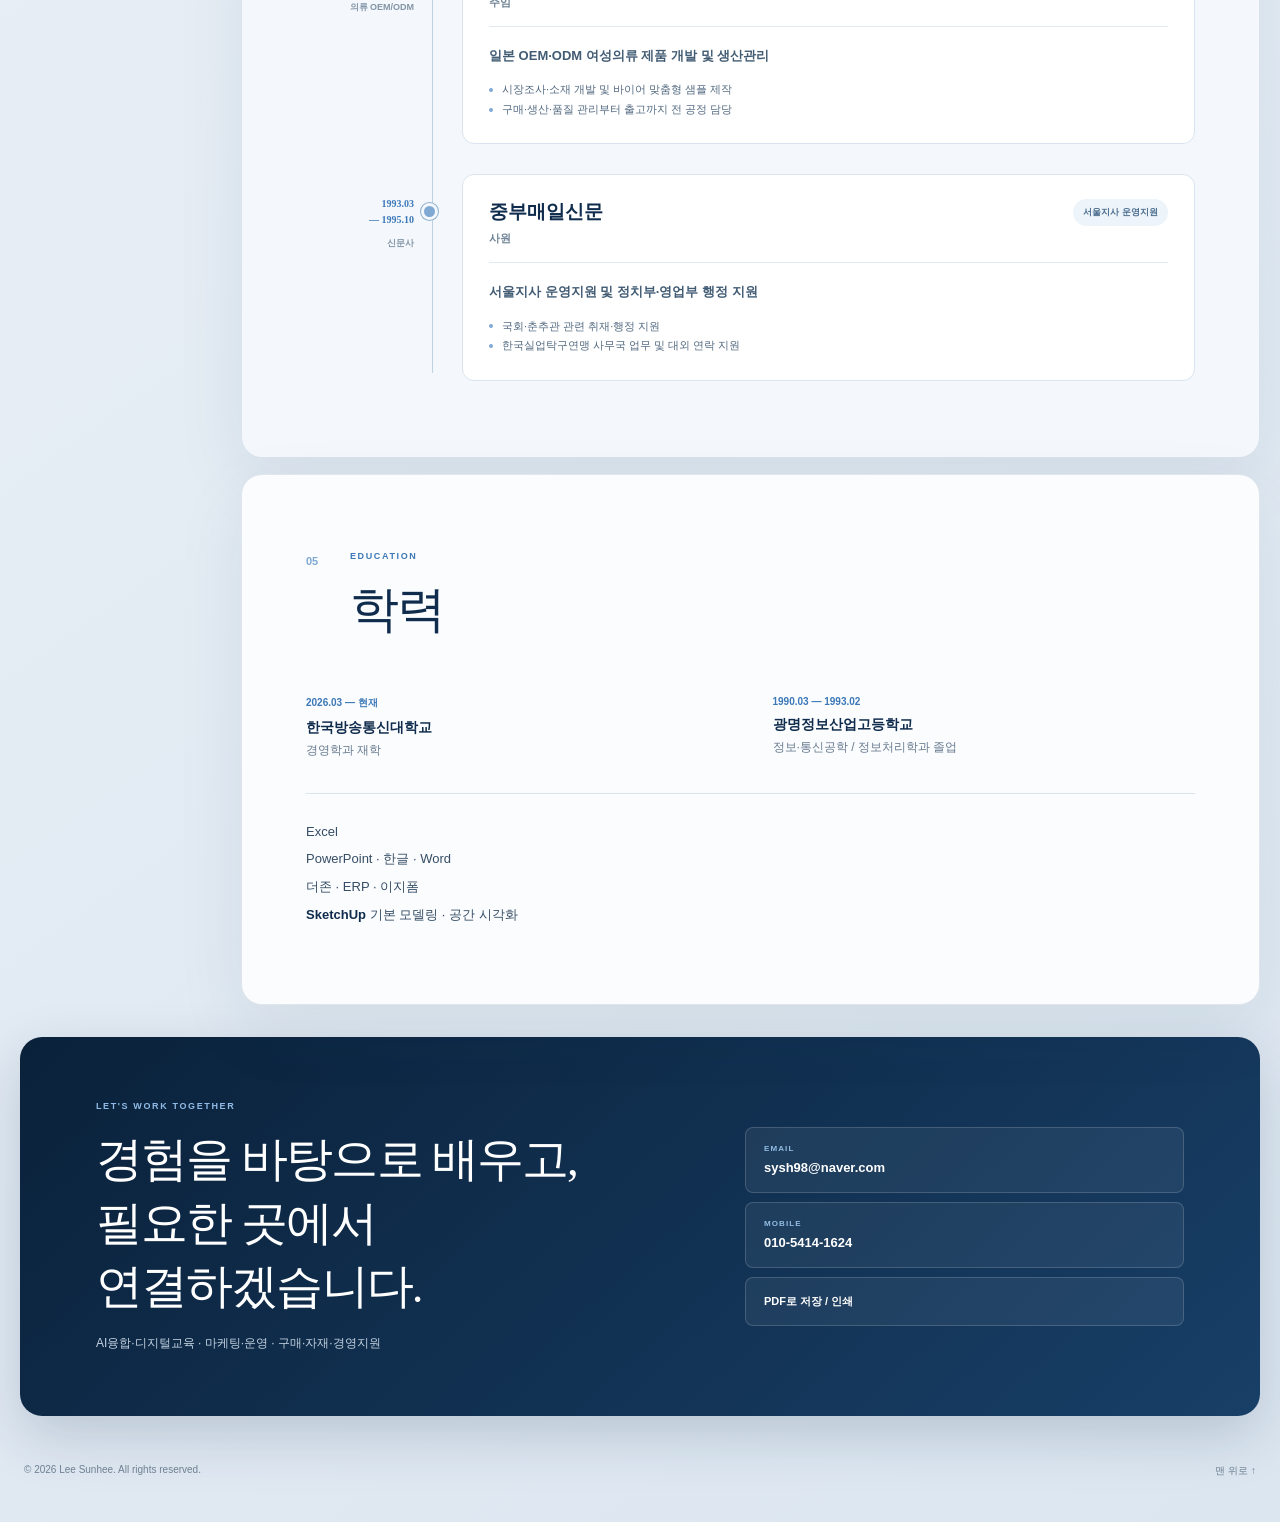
==== commit 36ffcba2: "Add files via upload" ====
--- a/index.html
+++ b/index.html
@@ -1,410 +1,288 @@
-<!doctype html>
+<!DOCTYPE html>
+
 <html lang="ko">
 <head>
-  <meta charset="utf-8">
-  <meta name="viewport" content="width=device-width, initial-scale=1">
-  <meta name="description" content="28년 실무경력을 바탕으로 하이엔드 주거사업 마케팅·운영총괄, 제조기업 구매·자재·경영지원 경험을 AI융합·디지털교육으로 확장하는 이선희의 웹 CV">
-  <meta name="theme-color" content="#102b49">
-  <meta property="og:title" content="이선희 | Professional CV">
-  <meta property="og:description" content="현장의 흐름을 읽고 사람과 일을 연결해 온 이선희의 Professional CV">
-  <meta property="og:type" content="profile">
-  <title>이선희 | Professional CV</title>
-  <link rel="stylesheet" href="styles.css?v=20260813-v40">
-  <script defer src="script.js?v=20260813-v40"></script>
+<meta charset="utf-8"/>
+<meta content="width=device-width, initial-scale=1" name="viewport"/>
+<meta content="28년 실무경력을 바탕으로 하이엔드 주거사업 마케팅·운영총괄, 제조기업 구매·자재·경영지원 경험을 AI융합·디지털교육으로 확장하는 이선희의 웹 CV" name="description"/>
+<meta content="#102c4d" name="theme-color"/>
+<meta content="이선희 | Professional CV" property="og:title"/>
+<meta content="28년의 실무경험을 AI융합·디지털교육으로 확장하는 이선희의 Professional CV" property="og:description"/>
+<meta content="profile" property="og:type"/>
+<title>이선희 | Professional CV</title>
+<link href="styles.css?v=20260814-v38-recovery" rel="stylesheet"/>
 </head>
 <body>
-  <a class="skip-link" href="#main">본문으로 바로가기</a>
-
-  <header class="site-header">
-    <a class="brand" href="#top" aria-label="첫 화면으로 이동">
-      <span>LEE SUNHEE</span>
-      <small>PROFESSIONAL CV</small>
-    </a>
-    <button class="menu-toggle" type="button" aria-expanded="false" aria-controls="main-nav">MENU</button>
-    <nav id="main-nav" aria-label="주요 메뉴">
-      <a href="#profile">소개</a>
-      <a href="#ai">AI·교육</a>
-      <a href="#highlights">주요 경험</a>
-      <a href="#career">경력</a>
-      <a href="#education">학력</a>
-      <a class="nav-contact" href="#contact">Contact</a>
-    </nav>
-  </header>
-
-  <main id="main" class="page-shell">
-    <section class="hero" id="top">
-      <div class="hero-copy">
-        <div class="identity-block">
-          <strong>이선희</strong>
-          <span>LEE SUNHEE</span>
-        </div>
-
-        <h1>현장의 흐름을 읽고,<br><em>사람과 일을 연결합니다.</em></h1>
-        <p class="lead">28년 동안 서로 다른 산업에서 구매·자재, 경영지원, 마케팅과 현장 운영을 맡아 왔습니다. 축적한 실무 경험을 바탕으로 현재는 AI융합·디지털교육 영역까지 활동 범위를 확장하고 있습니다.</p>
-
-        <div class="experience-signature" aria-label="28년 실무경력">
-          <strong>28</strong><span>YEARS OF EXPERIENCE<br><b>실무경력</b></span>
-        </div>
-
-        <div class="hero-actions">
-          <a class="button primary" href="#ai">현재 활동 보기 <span aria-hidden="true">→</span></a>
-          <a class="text-link" href="#career">전체 경력 보기 <span aria-hidden="true">↘</span></a>
-        </div>
-
-        <ul class="quick-info" aria-label="기본 정보">
-          <li>경기 시흥</li>
-          <li>운전 가능 · 차량 보유</li>
-          <li>서울·경기 근무 가능</li>
-        </ul>
-      </div>
-
-      <div class="portrait-wrap">
-        <div class="portrait-backdrop" aria-hidden="true"></div>
-        <div class="portrait-frame"><img src="assets/profile.jpg" alt="이선희 프로필 사진"></div>
-      </div>
-    </section>
-
-    <section class="career-landscape" aria-label="대표 경력 3축">
-      <article class="axis current-axis">
-        <span>현재 확장</span>
-        <h2>AI융합·디지털교육</h2>
-        <p>교육과정 · 보조강사 실습 · 생성형 AI와 에듀테크 활용</p>
-      </article>
-      <article class="axis core-axis">
-        <span>최근 핵심</span>
-        <h2>하이엔드 주거사업<br>마케팅·운영총괄</h2>
-        <p>마케팅 · 브랜딩 · 고객 · 계약 · 시행·시공사 직영 현장 운영</p>
-      </article>
-      <article class="axis foundation-axis">
-        <span>경력 기반</span>
-        <h2>제조기업<br>구매·자재·경영지원</h2>
-        <p>구매·자재 중심 · 수주 · 재고 · ERP · 회계 · 품질 시스템 연계</p>
-      </article>
-    </section>
-
-    <div class="resume-layout">
-      <aside class="side-nav" aria-label="이력서 목차">
-        <p>CONTENTS</p>
-        <a href="#profile"><span>01</span>Profile</a>
-        <a href="#ai"><span>02</span>AI & Education</a>
-        <a href="#highlights"><span>03</span>Highlights</a>
-        <a href="#career"><span>04</span>Career</a>
-        <a href="#education"><span>05</span>Education</a>
-        <a href="#contact"><span>06</span>Contact</a>
-      </aside>
-
-      <div class="resume-content">
-        <section class="section profile-section" id="profile">
-          <div class="section-title">
-            <span>01</span>
-            <div>
-              <p class="eyebrow">PROFILE & CORE STRENGTHS</p>
-              <h2>산업은 달라도,<br>일을 움직이는 방식은 이어졌습니다.</h2>
-            </div>
-          </div>
-
-          <div class="profile-intro">
-            <p class="quote">“전체 흐름을 보고, 빈틈을 미리 채우며,<br>복잡한 일을 사람의 눈높이에 맞춰 연결합니다.”</p>
-            <p>신문사 서울지사 운영지원에서 시작해 여성의류 OEM/ODM, 제조기업 구매·자재와 경영지원, 개인사업, 하이엔드 주거사업 마케팅·운영까지 폭넓은 현장을 경험했습니다. 새로운 분야에서도 구조를 빠르게 파악하고 필요한 사람과 업무를 연결해 실행하는 역할을 맡아 왔습니다.</p>
-          </div>
-
-          <div class="strength-grid">
-            <article><span>01</span><h3>전체 흐름을 보는 시야</h3><p>사람·일정·문서·고객·비용이 연결되는 지점을 살피고 우선순위를 정합니다.</p></article>
-            <article><span>02</span><h3>선제적 대응과 조율</h3><p>예상 변수를 먼저 정리하고 문제가 생기면 필요한 담당과 절차를 빠르게 연결합니다.</p></article>
-            <article><span>03</span><h3>끝까지 확인하는 실행력</h3><p>기획에 머무르지 않고 계약, 시스템 정착, 품질 개선, 고객관리까지 결과를 확인합니다.</p></article>
-            <article><span>04</span><h3>새 도구의 실무 적용</h3><p>ERP부터 생성형 AI·에듀테크까지 새로운 도구를 배우고 업무와 교육 활동에 연결합니다.</p></article>
-          </div>
-        </section>
-
-        <section class="section ai-section" id="ai">
-          <div class="section-title light">
-            <span>02</span>
-            <div>
-              <p class="eyebrow">AI CONVERGENCE & DIGITAL EDUCATION</p>
-              <h2>현장 경험을 바탕으로<br>AI융합·디지털교육을 배우고 확장합니다.</h2>
-            </div>
-          </div>
-
-          <p class="teaching-principle">“도구보다 학습자를 먼저 봅니다.”</p>
-
-          <div class="ai-layout">
-            <div class="ai-story">
-              <p>2026년 경영학 공부를 다시 시작하고 인공지능(AI)융합지도전문가 과정에 참여했습니다. 에듀테크·AI 윤리·블록코딩·Python 데이터 분석과 알고리즘을 학습하고, 교안 작성 실습과 강의 시연 훈련, 고등학교 보조강사 실습을 경험하고 있습니다.</p>
-              <div class="ai-tool-lines" aria-label="AI 및 디지털 활용 도구">
-                <p>ChatGPT · Gemini · Claude · Canva</p>
-                <p>Entry · Teachable Machine · micro:bit · Python</p>
-              </div>
-            </div>
-
-            <article class="course-card">
-              <div class="course-date">2026.06 — 08</div>
-              <h3>인공지능(AI)융합지도전문가</h3>
-              <p>시흥여성인력개발센터 · 57일 / 228시간</p>
-              <ul>
-                <li>에듀테크·교육트렌드와 학교현장 이해</li>
-                <li>AI 윤리·블록코딩·Python 데이터 분석·알고리즘</li>
-                <li>교안 작성 실습·강의 시연 훈련·기업특강</li>
-              </ul>
-            </article>
-
-            <article class="practice-card">
-              <div class="practice-label">TEACHING PRACTICE</div>
-              <time>2026.07.06</time>
-              <h3>디지털 헬스케어<br>스마트 웨어러블</h3>
-              <p>고등학교 1·2학년 대상<br>보조강사 · 총 4차시</p>
-            </article>
-          </div>
-
-          <figure class="promo-video">
-            <video controls playsinline preload="metadata" poster="assets/ai-instructor-poster.jpg">
-              <source src="assets/ai-instructor-promo.mp4" type="video/mp4">
+<a class="skip-link" href="#main">본문으로 바로가기</a>
+<header class="site-header">
+<a aria-label="첫 화면으로 이동" class="brand" href="#top">
+<span>LEE SUNHEE</span>
+<small>PROFESSIONAL CV</small>
+</a>
+<nav aria-label="주요 메뉴">
+<a href="#profile">소개</a>
+<a href="#ai">AI·교육</a>
+<a href="#projects">대표 경험</a>
+<a href="#career">경력</a>
+<a href="#skills">학력</a>
+<a class="nav-contact" href="#contact">Contact</a>
+</nav>
+</header>
+<main class="page-shell" id="main">
+<section class="hero" id="top">
+<div class="hero-copy">
+<div class="identity-block">
+<strong>이선희</strong>
+<span>LEE SUNHEE</span>
+</div>
+<h1>현장의 흐름을 읽고,<br/><em>사람과 일을 연결합니다.</em></h1>
+<p class="lead">28년 동안 서로 다른 산업에서 구매·자재, 경영지원, 마케팅과 현장 운영을 맡아 왔습니다. 축적한 실무 경험을 바탕으로 AI·디지털교육 역량을 더했습니다.</p>
+<div aria-label="총 실무경력 28년" class="career-depth">
+<span>28 YEARS</span>
+<strong>실무경력</strong>
+</div>
+<div class="hero-actions">
+<a class="button primary" href="#ai">현재 활동 보기 <span aria-hidden="true">→</span></a>
+<a class="text-link" href="#career">전체 경력 보기 <span aria-hidden="true">↘</span></a>
+</div>
+<ul aria-label="기본 정보" class="quick-info">
+<li>경기 시흥</li>
+<li>운전 가능 · 차량 보유</li>
+<li>서울·경기 근무 가능</li>
+</ul>
+</div>
+<div class="portrait-wrap">
+<div aria-hidden="true" class="portrait-backdrop"></div>
+<div class="portrait-frame"><img alt="이선희 프로필 사진" src="assets/profile.jpg"/></div>
+</div>
+</section>
+<section aria-label="대표 전문영역" class="career-axes">
+<article>
+<span>01 · CURRENT</span>
+<h2>AI융합·디지털교육</h2>
+<p>생성형 AI·에듀테크 활용 · 교안 작성 · 교육 실습</p>
+</article>
+<article>
+<span>02 · MARKETING &amp; OPERATIONS</span>
+<h2>하이엔드 주거사업<br/>마케팅·운영총괄</h2>
+<p>마케팅을 중심으로 브랜딩과 현장 운영을 연결</p>
+</article>
+<article>
+<span>03 · BUSINESS SUPPORT</span>
+<h2>제조기업<br/>구매·자재·경영지원</h2>
+<p>구매·자재를 중심으로 매입·매출·재고 관리</p>
+</article>
+</section>
+<div class="resume-layout">
+<aside aria-label="이력서 목차" class="side-nav">
+<p>CONTENTS</p>
+<a href="#profile"><span>01</span>Profile</a>
+<a href="#ai"><span>02</span>AI &amp; Education</a>
+<a href="#projects"><span>03</span>Projects</a>
+<a href="#career"><span>04</span>Career</a>
+<a href="#skills"><span>05</span>Skills</a>
+<a href="#contact"><span>06</span>Contact</a>
+</aside>
+<div class="resume-content">
+<section class="section" id="profile">
+<div class="section-title">
+<span>01</span>
+<div>
+<p class="eyebrow">PROFILE &amp; CORE STRENGTHS</p>
+<h2>경험을 쌓는 데서 멈추지 않고<br/>필요한 흐름을 연결해 왔습니다.</h2>
+</div>
+</div>
+<div class="profile-intro">
+<p class="quote">“전체 흐름을 보고, 빈틈을 미리 채우며,<br/>복잡한 일을 사람의 눈높이에 맞춰 연결합니다.”</p>
+<p>신문사 행정과 대외업무에서 시작해 의류 OEM/ODM, 제조기업 구매·자재와 경영지원, 개인사업, 하이엔드 주거사업 마케팅·운영까지 서로 다른 산업을 경험했습니다. 분야가 달라도 우선순위를 정하고 관계자를 조율해 실행으로 연결하는 역할을 맡아 왔습니다.</p>
+</div>
+<div class="strength-grid">
+<article><span>01</span><h3>전체 흐름을 보는 시야</h3><p>사람·일정·문서·고객·비용이 연결되는 지점을 살펴 업무가 막히기 전 필요한 준비를 합니다.</p></article>
+<article><span>02</span><h3>선제적 대응과 조율</h3><p>예상 변수를 먼저 정리하고, 문제가 생기면 우선순위와 담당자를 빠르게 연결해 해결합니다.</p></article>
+<article><span>03</span><h3>끝까지 확인하는 실행력</h3><p>기획에 머무르지 않고 계약, 시스템 정착, 품질 개선, 고객관리까지 결과를 확인합니다.</p></article>
+<article><span>04</span><h3>새 도구의 실무 적용</h3><p>ERP부터 생성형 AI·에듀테크까지 새로운 도구를 배우고 실제 업무와 학습에 연결합니다.</p></article>
+</div>
+</section>
+<section class="section ai-section" id="ai">
+<div class="section-title light">
+<span>02</span>
+<div>
+<p class="eyebrow">AI CONVERGENCE &amp; DIGITAL EDUCATION</p>
+<h2>현장 경험을 바탕으로<br/>AI·디지털교육 역량을 더했습니다.</h2>
+</div>
+</div>
+<p class="teaching-principle">“도구보다 학습자를 먼저 봅니다.”</p>
+<div class="ai-layout">
+<div class="ai-story">
+<p>28년의 현장 경험에 AI·디지털교육 역량을 더해, 생성형 AI·에듀테크 활용·교안 작성·강의 시연·교육 실습 경험을 갖추었습니다.</p>
+<div aria-label="AI 및 디지털 활용 도구" class="ai-tool-lines">
+<p>ChatGPT · Gemini · Claude · Canva</p>
+<p>Entry · Teachable Machine · micro:bit · Python</p>
+</div>
+</div>
+<article class="course-card">
+<div class="course-date">2026.06 — 08</div>
+<h3>인공지능(AI)융합지도전문가</h3>
+<p>시흥여성인력개발센터 · 57일 / 228시간</p>
+<ul><li>교육 트렌드, AI 윤리와 학교 현장</li><li>블록코딩·Python 기초·알고리즘</li><li>강의 시연, 교안 작성 훈련, 교육 실습</li></ul>
+</article>
+<article class="practice-card">
+<div class="practice-label">TEACHING PRACTICE</div>
+<time>2026.07.06</time>
+<h3>디지털 헬스케어<br/>스마트 웨어러블</h3>
+<p>고등학교 1·2학년 대상<br/>보조강사 · 총 4차시</p>
+</article>
+</div>
+<figure class="promo-video">
+<video controls="" playsinline="" preload="metadata">
+<source src="assets/ai-instructor-promo.mp4" type="video/mp4"/>
               브라우저가 영상을 지원하지 않습니다.
             </video>
-            <figcaption>
-              <span>AI CONTENT EXAMPLE</span>
-              <strong>AI 활용 교육 콘텐츠 제작 예시</strong>
-              <p>시니어 학습자의 디지털 활용 장면을 AI 영상으로 구성한 교육 콘텐츠 예시입니다.</p>
-            </figcaption>
-          </figure>
-        </section>
+<figcaption>
+<span>AI CONTENT EXAMPLE</span>
+<strong>AI 활용 교육 콘텐츠 제작 예시</strong>
+<p>시니어 학습자의 디지털 활용 장면을 AI 영상으로 구성한 교육 콘텐츠 예시입니다.</p>
+</figcaption>
+</figure>
+</section>
+<section class="section project-section" id="projects">
+<div class="section-title">
+<span>03</span>
+<div>
+<p class="eyebrow">SELECTED EXPERIENCE</p>
+<h2>대표 경험</h2>
+</div>
+</div>
+<div class="project-grid"><article class="featured-project"><p class="project-type">BRANDING · WEB PLANNING · MARKETING</p><h3>라베뉴 하이엔드 주택 브랜드 구축</h3><p>40세대 하이엔드 주거사업에서 브랜드 기획부터 고객 접점까지 하나의 흐름으로 연결했습니다.</p><ul><li>브랜드 네이밍·아이덴티티, 홍보 콘텐츠·홈페이지 정보구조 기획</li><li>광고대행사 협업 및 마케팅·상담·계약·고객관리 연계</li></ul></article><article><p class="project-type">ERP · PROCESS · QUALITY</p><h3>제조기업 운영 시스템</h3><p>ERP 교체·도입 및 업무 프로세스 표준화·정착, 품질혁신 T/F 프로젝트 참여</p></article><article><p class="project-type">AI · DIGITAL EDUCATION</p><h3>AI·디지털교육</h3><p>28년의 현장 경험에 AI·디지털교육 역량을 더해, 생성형 AI·에듀테크 활용·교안 작성·강의 시연·교육 실습 경험을 갖추었습니다.</p></article></div>
+</section>
+<section class="section career-section" id="career"><div class="section-title">
+<span>04</span>
+<div>
+<p class="eyebrow">CAREER JOURNEY</p>
+<h2>서로 다른 산업에서 쌓은<br/>28년의 실무경력</h2>
 
-        <section class="section highlights-section" id="highlights">
-          <div class="section-title">
-            <span>03</span>
-            <div>
-              <p class="eyebrow">SELECTED HIGHLIGHTS</p>
-              <h2>경력의 폭보다,<br>각 현장에서 맡았던 깊이를 보여줍니다.</h2>
-            </div>
-          </div>
-
-          <div class="highlight-stack">
-            <article class="impact impact-residential">
-              <div class="impact-label">하이엔드 주거사업</div>
-              <div class="impact-copy">
-                <h3>마케팅 × 브랜딩 × 운영</h3>
-                <p>라베뉴 40세대 하이엔드 단독주택에서 브랜드 네이밍과 아이덴티티, 홍보물·홈페이지 소재 기획, 광고대행사 협업, 고객 상담·계약, 현장 운영까지 하나의 흐름으로 연결했습니다.</p>
-              </div>
-              <div class="impact-meta">브랜드 구축부터 고객 접점까지</div>
-            </article>
-
-            <article class="impact impact-manufacturing">
-              <div class="impact-label">제조기업</div>
-              <div class="impact-copy">
-                <h3>구매·자재 × 공급망 × ERP·품질</h3>
-                <p>삼성전자 및 한국인삼공사 1차 협력사 환경에서 구매·자재, 수주·재고, 전자조달, ERP, 회계·재고실사, 품질혁신 T/F와 ISO 9001 업무를 경험했습니다.</p>
-              </div>
-              <div class="impact-meta">대기업 협력사 시스템 경험</div>
-            </article>
-          </div>
-        </section>
-
-        <section class="section career-section" id="career">
-          <div class="section-title">
-            <span>04</span>
-            <div>
-              <p class="eyebrow">CAREER JOURNEY · 1993—2025</p>
-              <h2>최근 경력부터 첫 경력까지,<br>모두 공개합니다.</h2>
-              <p>회사별 실제 재직기간과 핵심 업무를 최근순으로 정리했습니다. 산업 맥락과 주요 역할은 축소하지 않았습니다.</p>
-            </div>
-          </div>
-
-          <div class="career-timeline">
-            <article class="career-entry featured-entry">
-              <div class="career-date"><time>2024.10<br>— 2025.10</time><span>하이엔드 주거</span></div>
-              <div class="career-body">
-                <div class="career-head"><div><h3>(주)낙원종합건설</h3><p>팀장</p></div><span class="context-badge">시행사 직영 · 라베뉴 40세대</span></div>
-                <p class="career-summary">하이엔드 단독주택 분양 총괄 / 브랜딩·세일즈·현장 운영</p>
-                <ul>
-                  <li>브랜드 네이밍 및 아이덴티티 기획·구축</li>
-                  <li>브로슈어·리플렛·홈페이지 소재 기획 및 광고대행사 협업 제작 총괄</li>
-                  <li>강남·분당권 고객 대상 맞춤형 상담·세일즈 및 계약 관리</li>
-                  <li>분양 구조 설계와 실무 운영, 고객관리 전 과정 수행</li>
-                  <li>하이엔드 주택 개인 계약 1건</li>
-                </ul>
-              </div>
-            </article>
-
-            <article class="career-entry">
-              <div class="career-date"><time>2023.03<br>— 2024.06</time><span>하이엔드 주거</span></div>
-              <div class="career-body">
-                <div class="career-head"><div><h3>(주)율목</h3><p>팀장</p></div><span class="context-badge">시행·시공사 직영</span></div>
-                <p class="career-summary">하이엔드 공동주택 분양·마케팅 및 현장 운영 총괄</p>
-                <ul>
-                  <li>영업·홍보 및 네이버·다음·카카오 온라인 광고 채널 운영</li>
-                  <li>현장 준공서류, 건축비 견적·원가표, 토지조서, PF·IM 관련 문서 작성</li>
-                  <li>종합건설면허 신규 등록 지원</li>
-                  <li>디아크카운티 23세대 프로젝트 · 개인 계약 1건</li>
-                </ul>
-              </div>
-            </article>
-
-            <article class="career-entry">
-              <div class="career-date"><time>2021.04<br>— 2022.06</time><span>주거사업</span></div>
-              <div class="career-body">
-                <div class="career-head"><div><h3>(주)고구려개발</h3><p>팀장</p></div><span class="context-badge">시행·시공사 직영</span></div>
-                <p class="career-summary">경기 광주 단독주택·토지 분양 총괄</p>
-                <ul>
-                  <li>영업·홍보·계약 및 입주 후 고객 피드백 전반</li>
-                  <li>선분양 맞춤주택 상담부터 완공·입주까지 고객관리</li>
-                  <li>솔내음 6차·7차 및 5차 타운하우스 프로젝트 참여</li>
-                  <li>개인실적 토지 8건 · 주택 2건</li>
-                </ul>
-              </div>
-            </article>
-
-            <article class="career-entry">
-              <div class="career-date"><time>2020.03<br>— 2023.02</time><span>주거사업</span></div>
-              <div class="career-body">
-                <div class="career-head"><div><h3>(주)혜윰디앤씨</h3><p>팀장</p></div><span class="context-badge">분양대행사</span></div>
-                <p class="career-summary">경영지원(경리·회계)과 단독형 타운하우스 분양 실무 병행</p>
-                <ul>
-                  <li>예담포레3차 · 드림포레스트 · 라움포레 · 바젤빌리지 현장 참여</li>
-                  <li>용인 수지·기흥권 단독주택·토지 상담·홍보·고객관리</li>
-                  <li>개인실적 토지 16건 · 주택 2건</li>
-                  <li>트리리치사우스힐 토지 사전분양 상담·홍보 활동</li>
-                </ul>
-              </div>
-            </article>
-
-            <article class="career-entry featured-entry">
-              <div class="career-date"><time>2016.12<br>— 2019.12</time><span>제조기업</span></div>
-              <div class="career-body">
-                <div class="career-head"><div><h3>두선산업(주)</h3><p>대리</p></div><span class="context-badge strong">한국인삼공사 · 삼성전자 1차 협력사</span></div>
-                <p class="career-summary">구매·자재를 중심으로 수주·재고·매입·매출 및 생산일정과 경영지원 업무를 연계 관리</p>
-                <ul>
-                  <li>한국인삼공사 전자조달 시스템 운영, ERP 수주 등록 및 발주·매입 연계</li>
-                  <li>내수 및 베트남 법인 생산일보·통계자료 전산 통합관리</li>
-                  <li>더존 기장, 부가세·연말정산, 결산·재고 실사, 수출입 서류 관리</li>
-                  <li>외국인 근로자 체류 행정 및 관계사 업무 협업</li>
-                  <li>제53회 무역의 날 ‘1천만불 수출의 탑’ 수상기업의 내부 관리 시스템 구축·수출 행정 지원</li>
-                  <li>2017년 품질혁신 T/F 프로젝트 참여</li>
-                  <li>2017—2019 ERP 신규 도입 및 업무 프로세스 표준화 정착 주도</li>
-                </ul>
-              </div>
-            </article>
-
-            <article class="career-entry">
-              <div class="career-date"><time>2013.04<br>— 2016.09</time><span>제조기업</span></div>
-              <div class="career-body">
-                <div class="career-head"><div><h3>21레이저시스템</h3><p>과장</p></div><span class="context-badge">목금형 · FPCB/PVC 금형 제조</span></div>
-                <p class="career-summary">경리·회계·총무, 자재 발주, 법인 2공장 경영지원 및 영업지원</p>
-                <ul>
-                  <li>자재 발주와 관리, 경리·회계·총무 실무</li>
-                  <li>법인 제2공장 운영 지원 및 신규 거래처 발굴·영업 지원</li>
-                  <li>2014.03 ISO 9001 인증 참여</li>
-                  <li>기업회생 절차의 법무·행정 업무 참여</li>
-                </ul>
-              </div>
-            </article>
-
-            <article class="career-entry">
-              <div class="career-date"><time>2003.01<br>— 2007.12</time><span>개인사업</span></div>
-              <div class="career-body">
-                <div class="career-head"><div><h3>개인사업</h3><p>가구점 · 컴퓨터 대리점 운영</p></div></div>
-                <p class="career-summary">매장 운영 전반을 직접 관리</p>
-                <ul>
-                  <li>판매·고객응대·재고관리</li>
-                  <li>가구점 및 컴퓨터 대리점 매장 운영</li>
-                </ul>
-              </div>
-            </article>
-
-            <article class="career-entry">
-              <div class="career-date"><time>2004.03<br>— 2005.03</time><span>제조기업</span></div>
-              <div class="career-body">
-                <div class="career-head"><div><h3>(주)경화</h3><p>대리</p></div><span class="context-badge">Flexo 제판용 소재 제조</span></div>
-                <p class="career-summary">경영지원 · 무역관리 · 자재 구매</p>
-                <ul>
-                  <li>4대보험 및 임금대장 관리, 외국인 근로자 인사·행정 지원</li>
-                  <li>회계자료 정리 및 세무사 연계, 부가세·연말정산 지원</li>
-                  <li>수출입 서류 작성 및 관세사 연계 통관 지원</li>
-                  <li>자재 발주 및 구매 관리</li>
-                </ul>
-              </div>
-            </article>
-
-            <article class="career-entry featured-entry">
-              <div class="career-date"><time>1997.03<br>— 2002.08</time><span>제조기업</span></div>
-              <div class="career-body">
-                <div class="career-head"><div><h3>(주)한보이앤씨</h3><p>주임</p></div><span class="context-badge strong">삼성전자 1차 협력사</span></div>
-                <p class="career-summary">경영지원 전반과 구매·자재·외주·수출입 업무 담당</p>
-                <ul>
-                  <li>경리·회계·재무·총무 등 경영지원 전반</li>
-                  <li>부가세·연말정산·4대보험 자료 정리, 세무사 연계 및 결산 실사 대응</li>
-                  <li>구매·발주·자재 관리, 외주업체 관리 및 생산스케줄 조율</li>
-                  <li>수출입 서류 작성, 관세사 연계 통관 및 중국 법인 지원</li>
-                  <li>2001년 ISO 9001 인증취득 대응 · L.R.Q.A</li>
-                </ul>
-              </div>
-            </article>
-
-            <article class="career-entry">
-              <div class="career-date"><time>1995.11<br>— 1996.12</time><span>의류 OEM/ODM</span></div>
-              <div class="career-body">
-                <div class="career-head"><div><h3>블루문</h3><p>주임</p></div><span class="context-badge">일본 OEM·ODM 여성의류 수출</span></div>
-                <p class="career-summary">제품 개발 및 구매·생산·품질·출고 전 공정 관리</p>
-                <ul>
-                  <li>시장조사 및 소재 개발</li>
-                  <li>바이어 맞춤형 제품 개발 및 샘플 제작</li>
-                  <li>구매·생산·품질 관리 및 출고까지 전 공정 담당</li>
-                </ul>
-              </div>
-            </article>
-
-            <article class="career-entry">
-              <div class="career-date"><time>1993.03<br>— 1995.10</time><span>신문사</span></div>
-              <div class="career-body">
-                <div class="career-head"><div><h3>중부매일신문</h3><p>사원</p></div><span class="context-badge">서울지사 운영지원</span></div>
-                <p class="career-summary">서울지사 운영지원 및 정치부·영업부 행정 지원</p>
-                <ul>
-                  <li>정치부 국회·춘추관 관련 취재 지원 및 행정 보조</li>
-                  <li>영업부 문서관리·고객응대 등 행정 지원</li>
-                  <li>한국실업탁구연맹 사무국 업무 및 대외 연락 지원</li>
-                </ul>
-              </div>
-            </article>
-          </div>
-        </section>
-
-        <section class="section education-section" id="education">
-          <div class="section-title">
-            <span>05</span>
-            <div><p class="eyebrow">EDUCATION</p><h2>학력</h2></div>
-          </div>
-
-          <div class="education-list">
-            <article><time>2026.03 — 현재</time><h3>한국방송통신대학교</h3><p>경영학과 재학</p></article>
-            <article><time>1990.03 — 1993.02</time><h3>광명정보산업고등학교</h3><p>정보·통신공학 / 정보처리학과 졸업</p></article>
-          </div>
-
-          <div class="tool-lines" aria-label="실무 활용 프로그램">
-            <p>Excel</p>
-            <p>PowerPoint · 한글 · Word</p>
-            <p>더존 · ERP · 이지폼</p>
-            <p><strong>SketchUp 기본 모델링 · 공간 시각화</strong></p>
-          </div>
-        </section>
-      </div>
-    </div>
-
-    <section class="contact" id="contact">
-      <div>
-        <p class="eyebrow">CONTACT</p>
-        <h2>경험을 바탕으로 배우고,<br>필요한 현장에서 연결하겠습니다.</h2>
-        <p>AI융합·디지털교육 · 하이엔드 주거사업 마케팅·운영 · 제조기업 구매·자재·경영지원</p>
-      </div>
-      <div class="contact-card">
-        <a href="mailto:sysh98@naver.com"><small>EMAIL</small><strong>sysh98@naver.com</strong></a>
-        <a href="tel:01054141624"><small>MOBILE</small><strong>010-5414-1624</strong></a>
-        <button id="print-cv" type="button">PDF로 저장 / 인쇄</button>
-      </div>
-    </section>
-  </main>
-
-  <footer>
-    <span>© 2026 Lee Sunhee. All rights reserved.</span>
-    <span>Professional CV · Updated 2026</span>
-    <a href="#top">맨 위로 ↑</a>
-  </footer>
+</div>
+</div><div class="career-timeline">
+<article class="career-entry featured-entry">
+<div class="career-date"><time>2024.10<br/>— 2025.10</time><span>하이엔드 주거</span></div>
+<div class="career-body">
+<div class="career-head"><div><h3>(주)낙원종합건설</h3><p>팀장</p></div><span class="context-badge">시행사 직영 · 라베뉴 40세대</span></div>
+<p class="career-summary">하이엔드 단독주택 40세대 마케팅·브랜딩 및 현장 운영 총괄</p>
+<ul><li>브랜드 네이밍·아이덴티티, 홍보 콘텐츠·홈페이지 기획</li><li>광고대행사 협업 및 고객 상담·계약·현장 운영</li><li>하이엔드 주택 개인 계약 1건</li></ul>
+</div>
+</article>
+<article class="career-entry">
+<div class="career-date"><time>2023.03<br/>— 2024.06</time><span>하이엔드 주거</span></div>
+<div class="career-body">
+<div class="career-head"><div><h3>(주)율목</h3><p>팀장</p></div><span class="context-badge">시행·시공사 직영</span></div>
+<p class="career-summary">하이엔드 주택 마케팅·분양 및 현장 운영 총괄</p>
+<ul><li>영업·홍보 및 네이버·다음·카카오 온라인 광고 채널 운영</li><li>준공·견적·원가·PF·IM 등 사업 문서 및 건설업 면허 등록 지원</li><li>디아크카운티 23세대 프로젝트 · 개인 계약 1건</li></ul>
+</div>
+</article>
+<article class="career-entry">
+<div class="career-date"><time>2021.04<br/>— 2022.06</time><span>주거사업</span></div>
+<div class="career-body">
+<div class="career-head"><div><h3>(주)고구려개발</h3><p>팀장</p></div><span class="context-badge">시행·시공사 직영</span></div>
+<p class="career-summary">경기 광주 단독주택·토지 마케팅·상담·계약 총괄</p>
+<ul><li>맞춤주택 상담부터 완공·입주까지 고객관리</li><li>솔내음 프로젝트 · 개인실적 토지 8건·주택 2건</li></ul>
+</div>
+</article>
+<article class="career-entry">
+<div class="career-date"><time>2020.03<br/>— 2023.02</time><span>주거사업</span></div>
+<div class="career-body">
+<div class="career-head"><div><h3>(주)혜윰디앤씨</h3><p>팀장</p></div><span class="context-badge">분양대행사</span></div>
+<p class="career-summary">경영지원·회계와 단독형 타운하우스 분양 실무 병행</p>
+<ul><li>용인 수지·기흥권 단독주택·토지 상담·홍보·고객관리</li><li>주요 현장 참여 · 개인실적 토지 16건·주택 2건</li></ul>
+</div>
+</article>
+<article class="career-entry featured-entry">
+<div class="career-date"><time>2016.12<br/>— 2019.12</time><span>제조기업</span></div>
+<div class="career-body">
+<div class="career-head"><div><h3>두선산업(주)</h3><p>대리</p></div><span class="context-badge strong">한국인삼공사 · 삼성전자 1차 협력사</span></div>
+<p class="career-summary">구매·자재를 중심으로 수주·재고·매입·매출·생산일정과 경영지원 업무를 연계 관리</p>
+<ul><li>한국인삼공사 전자조달, ERP 수주·발주·매입 및 생산자료 관리</li><li>더존·결산·재고실사·수출입 서류 등 경영지원</li><li>ERP 교체·도입 및 업무 프로세스 표준화·정착</li><li>2017년 품질혁신 T/F 프로젝트 참여</li></ul>
+</div>
+</article>
+<article class="career-entry">
+<div class="career-date"><time>2013.04<br/>— 2016.09</time><span>제조기업</span></div>
+<div class="career-body">
+<div class="career-head"><div><h3>21레이저시스템</h3><p>과장</p></div><span class="context-badge">목금형 · FPCB/PVC 금형 제조</span></div>
+<p class="career-summary">자재 발주·경영지원 및 법인 제2공장 운영 지원</p>
+<ul><li>신규 거래처 발굴·영업 지원 및 ISO 9001 인증 참여</li><li>기업회생 관련 법무·행정 업무 참여</li></ul>
+</div>
+</article>
+<article class="career-entry">
+<div class="career-date"><time>2003.01<br/>— 2007.12</time><span>개인사업</span></div>
+<div class="career-body">
+<div class="career-head"><div><h3>개인사업</h3><p>가구점 · 컴퓨터 대리점 운영</p></div></div>
+<p class="career-summary">가구점·컴퓨터 대리점 운영</p>
+<ul><li>판매·고객응대·매입·재고 및 사업장 운영 전반</li></ul>
+</div>
+</article>
+<article class="career-entry">
+<div class="career-date"><time>2004.03<br/>— 2005.03</time><span>제조기업</span></div>
+<div class="career-body">
+<div class="career-head"><div><h3>(주)경화</h3><p>대리</p></div><span class="context-badge">Flexo 제판용 소재 제조</span></div>
+<p class="career-summary">경영지원·무역관리·자재 구매</p>
+<ul><li>회계·인사·외국인 근로자 행정 및 세무사 연계</li><li>수출입·통관 서류와 자재 발주·구매 관리</li></ul>
+</div>
+</article>
+<article class="career-entry featured-entry">
+<div class="career-date"><time>1997.03<br/>— 2002.08</time><span>제조기업</span></div>
+<div class="career-body">
+<div class="career-head"><div><h3>(주)한보이앤씨</h3><p>주임</p></div><span class="context-badge strong">삼성전자 1차 협력사</span></div>
+<p class="career-summary">삼성전자 1차 협력사 · 구매·자재·외주·수출입 및 경영지원</p>
+<ul><li>구매·발주·자재·외주업체 관리와 생산일정 조율</li><li>수출입·통관 및 중국 법인 지원</li><li>경영지원 전반 및 2001년 ISO 9001 인증 취득 참여</li></ul>
+</div>
+</article>
+<article class="career-entry">
+<div class="career-date"><time>1995.11<br/>— 1996.12</time><span>의류 OEM/ODM</span></div>
+<div class="career-body">
+<div class="career-head"><div><h3>블루문</h3><p>주임</p></div><span class="context-badge">일본 OEM·ODM 여성의류 수출</span></div>
+<p class="career-summary">일본 OEM·ODM 여성의류 제품 개발 및 생산관리</p>
+<ul><li>시장조사·소재 개발 및 바이어 맞춤형 샘플 제작</li><li>구매·생산·품질 관리부터 출고까지 전 공정 담당</li></ul>
+</div>
+</article>
+<article class="career-entry">
+<div class="career-date"><time>1993.03<br/>— 1995.10</time><span>신문사</span></div>
+<div class="career-body">
+<div class="career-head"><div><h3>중부매일신문</h3><p>사원</p></div><span class="context-badge">서울지사 운영지원</span></div>
+<p class="career-summary">서울지사 운영지원 및 정치부·영업부 행정 지원</p>
+<ul><li>국회·춘추관 관련 취재·행정 지원</li><li>한국실업탁구연맹 사무국 업무 및 대외 연락 지원</li></ul>
+</div>
+</article>
+</div></section>
+<section class="section skill-section" id="skills">
+<div class="section-title compact-title">
+<span>05</span>
+<div><p class="eyebrow">EDUCATION</p><h2>학력</h2></div>
+</div>
+<div class="education-list">
+<article>
+<time>2026.03 — 현재</time>
+<strong>한국방송통신대학교</strong>
+<span>경영학과 재학</span>
+</article>
+<article>
+<time>1990.03 — 1993.02</time>
+<strong>광명정보산업고등학교</strong>
+<span>정보·통신공학 / 정보처리학과 졸업</span>
+</article>
+</div>
+<div aria-label="실무 활용 도구" class="tool-lines">
+<p>Excel</p>
+<p>PowerPoint · 한글 · Word</p>
+<p>더존 · ERP · 이지폼</p>
+<p><strong>SketchUp</strong> 기본 모델링 · 공간 시각화</p>
+</div>
+</section>
+</div>
+</div>
+<section class="contact" id="contact">
+<div><p class="eyebrow">LET'S WORK TOGETHER</p><h2>경험을 바탕으로 배우고,<br/>필요한 곳에서 연결하겠습니다.</h2><p>AI융합·디지털교육 · 마케팅·운영 · 구매·자재·경영지원</p></div>
+<div class="contact-card"><a href="mailto:sysh98@naver.com"><small>EMAIL</small><strong>sysh98@naver.com</strong></a><a href="tel:01054141624"><small>MOBILE</small><strong>010-5414-1624</strong></a><button onclick="window.print()" type="button">PDF로 저장 / 인쇄</button></div>
+</section>
+</main>
+<footer><span>© 2026 Lee Sunhee. All rights reserved.</span><a href="#top">맨 위로 ↑</a></footer>
 </body>
 </html>
--- a/styles.css
+++ b/styles.css
@@ -1,139 +1,421 @@
 :root{
-  --navy:#102b49;
-  --navy-deep:#091f36;
-  --blue:#2e6fae;
-  --blue-soft:#78a8d5;
-  --ice:#edf4fa;
+  --navy:#102c4d;
+  --navy-deep:#0a2039;
+  --navy-soft:#183f69;
+  --blue:#3c78b8;
+  --blue-soft:#7fa8d2;
+  --ice:#eef5fb;
   --paper:#fbfcfe;
-  --bg:#e7eef5;
-  --line:#d5e0ea;
-  --text:#13283d;
-  --muted:#63778b;
+  --line:#d9e4ef;
+  --text:#1d2f43;
+  --muted:#667a8f;
   --white:#fff;
-  --shadow:0 18px 52px rgba(27,54,82,.09);
-  --serif:"Noto Serif KR","Nanum Myeongjo","AppleMyungjo","Batang",Georgia,serif;
-  --sans:Pretendard,"Noto Sans KR","Apple SD Gothic Neo","Malgun Gothic",Arial,sans-serif;
-}
+  --shadow:0 24px 70px rgba(29,59,91,.08);
+  --serif:"Noto Serif KR","AppleMyungjo","Batang",serif;
+  --sans:Pretendard,-apple-system,BlinkMacSystemFont,"Segoe UI","Noto Sans KR","Apple SD Gothic Neo",Arial,sans-serif;
+}
+
 *{box-sizing:border-box}
-html{scroll-behavior:smooth;scroll-padding-top:102px}
-body{margin:0;color:var(--text);background:linear-gradient(145deg,#dce7f0,#f2f6fa 50%,#dce7f1);font-family:var(--sans);word-break:keep-all}
+html{scroll-behavior:smooth;scroll-padding-top:104px}
+body{
+  margin:0;
+  color:var(--text);
+  background:linear-gradient(145deg,#dce7f2 0,#f0f5fa 48%,#dce6f0 100%);
+  font-family:var(--sans);
+  word-break:keep-all;
+}
 a{color:inherit;text-decoration:none}
 h1,h2,h3,p{margin-top:0}
 ul{margin-top:0}
+
 .skip-link{position:fixed;left:16px;top:-70px;z-index:100;padding:12px 18px;color:#fff;background:var(--navy);border-radius:8px}
 .skip-link:focus{top:12px}
 
-.site-header{position:sticky;top:12px;z-index:50;width:min(1320px,calc(100% - 40px));min-height:72px;margin:12px auto 0;padding:0 28px;display:flex;align-items:center;justify-content:space-between;border:1px solid rgba(62,98,135,.17);border-radius:16px;background:rgba(250,252,254,.93);box-shadow:0 12px 38px rgba(23,52,82,.07);backdrop-filter:blur(18px)}
-.brand{display:flex;flex-direction:column;color:var(--navy);line-height:1}
-.brand span{font-family:Georgia,serif;font-size:15px;font-weight:700;letter-spacing:.2em}
-.brand small{margin-top:7px;color:#7b8da0;font-size:8px;font-weight:700;letter-spacing:.22em}
-.site-header nav{display:flex;align-items:center;gap:26px;color:#405970;font-size:12px;font-weight:700}
+.site-header{
+  position:sticky;
+  top:12px;
+  z-index:50;
+  width:min(1320px,calc(100% - 40px));
+  height:72px;
+  margin:12px auto 0;
+  padding:0 30px;
+  display:flex;
+  align-items:center;
+  justify-content:space-between;
+  border:1px solid rgba(58,94,130,.14);
+  border-radius:16px;
+  background:rgba(251,253,255,.92);
+  box-shadow:0 12px 36px rgba(32,61,91,.07);
+  backdrop-filter:blur(18px);
+}
+.brand{display:flex;flex-direction:column;line-height:1;color:var(--navy)}
+.brand span{font-size:14px;font-weight:800;letter-spacing:.20em}
+.brand small{margin-top:7px;color:#8394a7;font-size:7px;font-weight:800;letter-spacing:.26em}
+.site-header nav{display:flex;align-items:center;gap:26px;color:#445e77;font-size:12px;font-weight:750}
+.site-header nav a{transition:color .2s ease}
 .site-header nav a:hover{color:var(--blue)}
-.nav-contact{padding:10px 16px;color:#fff!important;background:var(--blue);border-radius:999px}
-.menu-toggle{display:none;border:0;background:transparent;color:var(--navy);font:800 11px var(--sans);letter-spacing:.1em}
+.nav-contact{padding:10px 16px;color:#fff!important;background:var(--navy);border-radius:999px}
 
 .page-shell{width:min(1320px,calc(100% - 40px));margin:14px auto 30px}
-.hero{position:relative;min-height:650px;padding:clamp(62px,7vw,94px) clamp(34px,7vw,94px);display:grid;grid-template-columns:minmax(0,1.15fr) minmax(300px,.72fr);align-items:center;gap:7vw;overflow:hidden;border:1px solid rgba(62,98,135,.16);border-radius:24px;background:radial-gradient(circle at 8% 0,#fff 0,transparent 35%),linear-gradient(128deg,#fbfdff 0 67%,#dceaf6 67%);box-shadow:var(--shadow)}
+
+.hero{
+  position:relative;
+  min-height:650px;
+  padding:clamp(68px,7vw,98px) clamp(34px,7vw,94px);
+  display:grid;
+  grid-template-columns:minmax(0,1.16fr) minmax(310px,.72fr);
+  align-items:center;
+  gap:7vw;
+  overflow:hidden;
+  border:1px solid rgba(58,94,130,.14);
+  border-radius:24px;
+  background:
+    radial-gradient(circle at 4% 2%,rgba(255,255,255,.98) 0,rgba(255,255,255,.4) 34%,transparent 48%),
+    linear-gradient(124deg,#fbfdff 0 67%,#e2edf7 67% 100%);
+  box-shadow:var(--shadow);
+}
 .hero-copy{position:relative;z-index:2;max-width:790px}
-.identity-block{position:relative;margin-bottom:52px;padding-left:18px;display:flex;flex-direction:column;align-items:flex-start}
-.identity-block:before{content:"";position:absolute;left:0;top:4px;width:2px;height:56px;background:var(--blue)}
-.identity-block strong{color:var(--navy);font-family:var(--serif);font-size:clamp(44px,4.2vw,52px);font-weight:600;line-height:1.08;letter-spacing:-.045em}
-.identity-block span{margin-top:10px;color:#7890a7;font-family:Georgia,serif;font-size:9px;font-weight:700;letter-spacing:.3em}
-.hero h1{max-width:800px;margin:0 0 26px;color:var(--navy);font-family:var(--serif);font-size:clamp(48px,5.1vw,64px);font-weight:500;line-height:1.2;letter-spacing:-.05em}
+.identity-block{
+  position:relative;
+  margin-bottom:52px;
+  padding-left:20px;
+  display:flex;
+  flex-direction:column;
+  align-items:flex-start;
+}
+.identity-block:before{
+  content:"";
+  position:absolute;
+  left:0;
+  top:3px;
+  width:2px;
+  height:52px;
+  background:var(--blue);
+}
+.identity-block strong{
+  color:var(--navy-deep);
+  font-family:var(--serif);
+  font-size:clamp(44px,4vw,54px);
+  font-weight:600;
+  line-height:1.1;
+  letter-spacing:-.045em;
+}
+.identity-block span{
+  margin-top:10px;
+  color:#7890a8;
+  font-size:9px;
+  font-weight:800;
+  letter-spacing:.32em;
+}
+.hero h1{
+  max-width:780px;
+  margin-bottom:28px;
+  color:var(--navy-deep);
+  font-family:var(--serif);
+  font-size:clamp(43px,5vw,64px);
+  font-weight:500;
+  line-height:1.18;
+  letter-spacing:-.05em;
+}
 .hero h1 em{color:var(--blue);font-style:normal}
-.lead{max-width:710px;margin-bottom:28px;color:#536a80;font-size:15px;line-height:1.95}
-.experience-signature{display:flex;align-items:center;gap:14px;width:max-content;margin-bottom:32px;padding-top:18px;border-top:1px solid #c5d3df}
-.experience-signature strong{color:var(--navy);font-family:Georgia,serif;font-size:36px;font-weight:500;line-height:1}
-.experience-signature span{color:#7a8da0;font-size:8px;font-weight:800;line-height:1.45;letter-spacing:.13em}
-.experience-signature b{color:var(--blue);font-size:11px;letter-spacing:0}
-.hero-actions{display:flex;align-items:center;gap:24px;margin-bottom:34px}
-.button{display:inline-flex;padding:14px 20px;align-items:center;gap:10px;border-radius:6px;font-size:12px;font-weight:800}
-.button.primary{color:#fff;background:var(--blue)}
-.text-link{color:#49657e;font-size:12px;font-weight:800}
-.quick-info{display:flex;flex-wrap:wrap;gap:12px 26px;margin:0;padding:0;list-style:none;color:#687c8f;font-size:12px}
-.quick-info li:before{content:"";display:inline-block;width:4px;height:4px;margin:0 9px 2px 0;border-radius:50%;background:var(--blue-soft)}
-.portrait-wrap{position:relative;z-index:2;isolation:isolate;justify-self:center}
-.portrait-backdrop{position:absolute;z-index:0;inset:-26px 38px 28px -28px;border:1px solid rgba(46,111,174,.26);border-radius:180px 180px 20px 20px}
-.portrait-frame{position:relative;z-index:2;width:min(29vw,390px);aspect-ratio:4/5;overflow:hidden;background:#fff;border:2px solid rgba(255,255,255,.94);border-radius:180px 180px 18px 18px;box-shadow:30px 24px 0 #86add1,0 14px 28px rgba(16,44,77,.10),0 3px 10px rgba(16,44,77,.08)}
-.portrait-frame img{display:block;width:100%;height:100%;object-fit:cover;object-position:50% 24%}
-
-.career-landscape{margin:14px 0;display:grid;grid-template-columns:.9fr 1.25fr 1fr;overflow:hidden;border:1px solid rgba(62,98,135,.16);border-radius:18px;background:#f8fbfd;box-shadow:var(--shadow)}
-.axis{min-height:190px;padding:34px 34px 30px;display:flex;flex-direction:column;justify-content:flex-end;border-right:1px solid var(--line)}
-.axis:last-child{border-right:0}
-.axis>span{margin-bottom:auto;color:#7790a7;font-size:9px;font-weight:850;letter-spacing:.14em}
-.axis h2{margin:24px 0 10px;color:var(--navy);font-family:var(--serif);font-size:clamp(20px,2.1vw,28px);font-weight:600;line-height:1.36;letter-spacing:-.035em}
-.axis p{margin:0;color:var(--muted);font-size:11px;line-height:1.65}
-.current-axis{color:#fff;background:linear-gradient(145deg,#0b2744,#164a77)}
-.current-axis>span,.current-axis h2{color:#fff}
-.current-axis p{color:#d2e0ec}
-.core-axis{background:#fff}
-.foundation-axis{background:#edf4fa}
+.lead{
+  max-width:700px;
+  margin-bottom:26px;
+  color:#596e83;
+  font-size:16px;
+  line-height:1.92;
+}
+.career-depth{display:flex;align-items:baseline;gap:12px;margin-bottom:30px;padding-top:2px}
+.career-depth span{color:var(--blue);font-size:11px;font-weight:850;letter-spacing:.18em}
+.career-depth strong{color:var(--navy);font-size:13px;font-weight:800}
+.hero-actions{display:flex;align-items:center;gap:22px;margin-bottom:34px}
+.button{display:inline-flex;align-items:center;justify-content:center;gap:12px;padding:14px 21px;border-radius:5px;font-size:12px;font-weight:800;transition:transform .2s ease,background .2s ease}
+.button:hover{transform:translateY(-1px)}
+.button.primary{color:#fff;background:var(--navy)}
+.button.primary:hover{background:var(--blue)}
+.text-link{padding:10px 0;color:var(--navy);border-bottom:1px solid #9cb2c8;font-size:12px;font-weight:800}
+.text-link span{margin-left:8px;color:var(--blue)}
+.quick-info{display:flex;flex-wrap:wrap;gap:10px 24px;margin:0;padding:0;list-style:none;color:#718398;font-size:12px}
+.quick-info li:before{content:"";display:inline-block;width:4px;height:4px;margin:0 8px 2px 0;border-radius:50%;background:var(--blue-soft)}
+
+.portrait-wrap{position:relative;z-index:2;justify-self:center}
+.portrait-backdrop{position:absolute;inset:-25px 34px 28px -28px;border:1px solid rgba(60,120,184,.25);border-radius:190px 190px 22px 22px}
+.portrait-frame{position:relative;width:min(29vw,386px);aspect-ratio:4/5;overflow:hidden;border-radius:190px 190px 18px 18px;box-shadow:20px 22px 0 #8db2d6}
+.portrait-frame img{width:100%;height:100%;object-fit:cover;object-position:50% 24%}
+
+.career-axes{
+  margin:14px 0;
+  padding:32px 42px;
+  display:grid;
+  grid-template-columns:repeat(3,1fr);
+  border:1px solid rgba(58,94,130,.14);
+  border-radius:20px;
+  background:rgba(251,253,255,.94);
+  box-shadow:var(--shadow);
+}
+.career-axes article{min-height:132px;padding:4px 34px;border-right:1px solid var(--line)}
+.career-axes article:first-child{padding-left:0}
+.career-axes article:last-child{padding-right:0;border-right:0}
+.career-axes span{display:block;margin-bottom:16px;color:var(--blue);font-size:8px;font-weight:850;letter-spacing:.18em}
+.career-axes h2{margin-bottom:11px;color:var(--navy);font-family:var(--serif);font-size:22px;font-weight:600;line-height:1.38;letter-spacing:-.035em}
+.career-axes p{margin:0;color:var(--muted);font-size:11px;line-height:1.65}
 
 .resume-layout{display:grid;grid-template-columns:205px minmax(0,1fr);gap:16px;align-items:start}
-.side-nav{position:sticky;top:102px;margin-top:2px;padding:23px 18px;border:1px solid rgba(62,98,135,.15);border-radius:16px;background:rgba(250,252,254,.94);box-shadow:var(--shadow)}
-.side-nav p{margin:0 0 13px;color:#7d90a3;font-size:8px;font-weight:850;letter-spacing:.2em}
-.side-nav a{display:block;padding:12px 4px;color:#496279;border-bottom:1px solid #e1e8ef;font-size:11px}
-.side-nav a:last-child{border-bottom:0}
-.side-nav span{display:inline-block;width:30px;color:var(--blue);font-family:Georgia,serif;font-size:10px;font-weight:700}
+.side-nav{position:sticky;top:102px;margin-top:2px;padding:23px 18px;border:1px solid rgba(58,94,130,.14);border-radius:17px;background:rgba(251,253,255,.94);box-shadow:var(--shadow)}
+.side-nav p{margin:0 0 13px;color:#8a9bae;font-size:8px;font-weight:850;letter-spacing:.2em}
+.side-nav a{display:block;padding:12px 4px;color:#4e667f;border-bottom:1px solid #e1e9f1;font-size:11px;font-weight:700}
+.side-nav a:last-child{border:0}
+.side-nav span{display:inline-block;width:30px;color:var(--blue);font-size:10px;font-weight:850}
 .resume-content{min-width:0}
-.section{margin-top:2px;margin-bottom:16px;padding:76px clamp(32px,5vw,68px);border:1px solid rgba(62,98,135,.15);border-radius:20px;background:var(--paper);box-shadow:var(--shadow)}
-.section-title{display:grid;grid-template-columns:45px 1fr;margin-bottom:48px}
-.section-title>span{padding-top:4px;color:var(--blue-soft);font-family:Georgia,serif;font-size:12px;font-weight:700}
-.eyebrow{margin:0 0 17px;color:var(--blue);font-size:9px;font-weight:850;letter-spacing:.2em}
-.section-title h2{margin-bottom:15px;color:var(--navy);font-family:var(--serif);font-size:clamp(32px,4vw,50px);font-weight:500;line-height:1.3;letter-spacing:-.045em}
-.section-title>div>p:last-child{color:var(--muted);font-size:12px;line-height:1.75}
-.profile-intro{display:grid;grid-template-columns:1fr 1fr;gap:52px;margin-bottom:42px;padding:32px 0;border-top:1px solid var(--navy);border-bottom:1px solid var(--line)}
-.profile-intro p{margin:0;color:var(--muted);font-size:13px;line-height:1.9}
-.profile-intro .quote{color:var(--navy);font-family:var(--serif);font-size:21px;font-weight:500;line-height:1.7}
+
+.section{margin-top:2px;margin-bottom:16px;padding:76px clamp(30px,5vw,68px);border:1px solid rgba(58,94,130,.14);border-radius:21px;background:var(--paper);box-shadow:var(--shadow)}
+.section-title{display:grid;grid-template-columns:44px 1fr;margin-bottom:50px}
+.section-title>span{padding-top:4px;color:var(--blue-soft);font-size:11px;font-weight:850}
+.eyebrow{margin:0 0 17px;color:var(--blue);font-size:9px;font-weight:850;letter-spacing:.18em}
+.section-title h2{margin-bottom:15px;color:var(--navy);font-family:var(--serif);font-size:clamp(31px,4vw,49px);font-weight:500;line-height:1.32;letter-spacing:-.04em}
+.section-title>div>p:last-child{color:var(--muted);font-size:13px;line-height:1.8}
+
+.profile-intro{display:grid;grid-template-columns:1fr 1fr;gap:54px;margin-bottom:45px;padding:34px 0;border-top:1px solid var(--navy);border-bottom:1px solid var(--line)}
+.profile-intro p{margin:0;color:var(--muted);font-size:13px;line-height:1.92}
+.profile-intro .quote{color:var(--navy-soft);font-family:var(--serif);font-size:21px;font-weight:500;line-height:1.7;letter-spacing:-.02em}
 .strength-grid{display:grid;grid-template-columns:repeat(4,1fr);gap:10px}
-.strength-grid article{min-height:225px;padding:23px;background:#fff;border:1px solid var(--line);border-radius:12px}
-.strength-grid article>span{color:var(--blue-soft);font-family:Georgia,serif;font-size:14px;font-weight:700}
-.strength-grid h3{margin:34px 0 12px;font-size:15px}
-.strength-grid p{margin:0;color:var(--muted);font-size:11px;line-height:1.75}
-
-.ai-section{color:#fff;background:linear-gradient(142deg,#0a243f,#163f68)}
+.strength-grid article{min-height:240px;padding:24px;background:#fff;border:1px solid var(--line);border-radius:12px}
+.strength-grid article>span{color:var(--blue-soft);font-size:13px;font-weight:850}
+.strength-grid h3{margin:36px 0 14px;font-size:16px}
+.strength-grid p{margin:0;color:var(--muted);font-size:12px;line-height:1.78}
+
+.ai-section{color:#fff;background:linear-gradient(142deg,#0b2440 0,#153f69 100%)}
 .section-title.light h2{color:#fff}
-.section-title.light .eyebrow,.section-title.light>span{color:#91bee7}
-.teaching-principle{margin:-18px 0 38px 44px;color:#9dc5ea;font-family:var(--serif);font-size:25px;font-weight:500;letter-spacing:-.035em}
+.section-title.light .eyebrow,.section-title.light>span{color:#8fbbe6}
+.teaching-principle{margin:-22px 0 40px 44px;color:#98c1e8;font-family:var(--serif);font-size:26px;font-weight:500;letter-spacing:-.03em}
 .ai-layout{display:grid;grid-template-columns:1.1fr 1fr .72fr;gap:12px}
-.ai-story,.course-card,.practice-card{padding:27px;border-radius:13px}
+.ai-story,.course-card,.practice-card{padding:28px;border-radius:13px}
 .ai-story{padding-left:0}
-.ai-story>p{color:#d2dfeb;font-size:13px;line-height:1.95}
-.ai-tool-lines{margin-top:26px;padding-top:20px;border-top:1px solid rgba(255,255,255,.16)}
-.ai-tool-lines p{margin:0 0 8px;color:#d9e7f3;font-size:11px;letter-spacing:.02em}
+.ai-story>p{color:#d1deea;font-size:14px;line-height:1.95}
+.learning-tags{display:flex;flex-wrap:wrap;gap:7px;margin-top:28px}
+.learning-tags span{padding:8px 10px;color:#cfe0ef;background:rgba(255,255,255,.07);border:1px solid rgba(255,255,255,.12);border-radius:999px;font-size:10px}
 .course-card{color:var(--text);background:#f4f8fc}
 .course-date{color:var(--blue);font-size:10px;font-weight:850}
-.course-card h3{margin:12px 0 8px;font-size:19px}
+.course-card h3{margin:12px 0 8px;font-size:20px}
 .course-card p{color:var(--muted);font-size:11px}
-.course-card ul{margin:21px 0 0;padding:18px 0 0;border-top:1px solid var(--line);list-style:none;color:#50667d;font-size:11px;line-height:1.85}
-.course-card li{position:relative;padding-left:12px}
-.course-card li:before{content:"";position:absolute;left:0;top:.7em;width:4px;height:4px;border-radius:50%;background:var(--blue-soft)}
-.practice-card{display:flex;min-height:250px;flex-direction:column;justify-content:flex-end;background:#79a8d6}
+.course-card ul{margin:21px 0 0;padding:18px 0 0;border-top:1px solid var(--line);list-style-position:inside;color:#50667d;font-size:11px;line-height:1.9}
+.practice-card{display:flex;flex-direction:column;justify-content:flex-end;background:#79a8d6}
 .practice-label{margin-bottom:auto;color:#edf5fc;font-size:8px;font-weight:850;letter-spacing:.16em}
 .practice-card time{font-size:10px;font-weight:850}
-.practice-card h3{margin:12px 0;color:#fff;font-family:var(--serif);font-size:19px;font-weight:600;line-height:1.4}
+.practice-card h3{margin:12px 0;font-family:var(--serif);font-size:19px;font-weight:600;line-height:1.4}
 .practice-card p{margin:0;color:#f0f6fc;font-size:11px;line-height:1.7}
-.promo-video{margin:34px 0 0;display:grid;grid-template-columns:minmax(0,1.55fr) minmax(230px,.65fr);overflow:hidden;border:1px solid rgba(255,255,255,.14);border-radius:14px;background:rgba(255,255,255,.05)}
+.promo-video{margin:34px 0 0;display:grid;grid-template-columns:minmax(0,1.55fr) minmax(230px,.65fr);overflow:hidden;border:1px solid rgba(255,255,255,.14);border-radius:15px;background:rgba(255,255,255,.05)}
 .promo-video video{display:block;width:100%;height:100%;min-height:300px;object-fit:cover;background:#071c31}
 .promo-video figcaption{padding:30px;display:flex;flex-direction:column;justify-content:center}
 .promo-video figcaption span{margin-bottom:18px;color:#8fbbe6;font-size:8px;font-weight:850;letter-spacing:.18em}
-.promo-video figcaption strong{font-family:var(--serif);font-size:21px;font-weight:600;line-height:1.45}
+.promo-video figcaption strong{font-family:var(--serif);font-size:22px;font-weight:600;line-height:1.45}
 .promo-video figcaption p{margin:14px 0 0;color:#cbd9e7;font-size:11px;line-height:1.8}
 
-.highlights-section{background:#f6f9fc}
-.highlight-stack{display:grid;gap:12px}
-.impact{min-height:220px;padding:34px;display:grid;grid-template-columns:150px 1fr 180px;gap:28px;align-items:center;border-radius:14px}
-.impact-label{align-self:start;color:#6b8297;font-size:9px;font-weight:850;letter-spacing:.12em}
-.impact-copy h3{margin-bottom:14px;color:var(--navy);font-family:var(--serif);font-size:clamp(27px,3vw,38px);font-weight:600;letter-spacing:-.04em}
-.impact-copy p{margin:0;color:#536a80;font-size:12px;line-height:1.9}
-.impact-meta{justify-self:end;color:#6c8398;font-size:10px;line-height:1.6;text-align:right}
-.impact-residential{border:1px solid #d3e0eb;background:#fff}
-.impact-manufacturing{color:#fff;background:linear-gradient(130deg,#173f67,#0c2947)}
-.impact-manufacturing .impact-label,.impact-manufacturing .impact-meta{color:#a9c4dc}
-.impact-manufacturing .impact-copy h3{color:#fff}
-.impact-manufacturing .impact-copy p{color:#d4e0eb}
+.project-grid{display:grid;grid-template-columns:1fr 1fr;gap:11px}
+.project-grid article{min-height:255px;padding:28px;background:#fff;border:1px solid var(--line);border-radius:12px}
+.project-grid .featured-project{grid-row:span 2;min-height:521px;color:#fff;background:linear-gradient(145deg,var(--navy-deep),#205481);border:0}
+.project-index{color:var(--blue-soft);font-size:9px;font-weight:850;letter-spacing:.14em}
+.project-type{margin:42px 0 12px;color:#6684a3;font-size:8px;font-weight:850;letter-spacing:.16em}
+.featured-project .project-type{margin-top:96px;color:#a9c6e1}
+.project-grid h3{font-family:var(--serif);font-size:24px;font-weight:600;line-height:1.38;letter-spacing:-.025em}
+.project-grid article>p:last-child,.project-grid article>p:not(.project-type){color:var(--muted);font-size:12px;line-height:1.8}
+.featured-project>p:not(.project-type){color:#d2deea}
+.featured-project ul{margin:34px 0 0;padding:24px 0 0;border-top:1px solid rgba(255,255,255,.18);list-style-position:inside;color:#dce7f1;font-size:12px;line-height:1.95}
 
 .career-section{background:#f4f8fc}
+.career-group{display:grid;grid-template-columns:190px 1fr;gap:34px;padding:34px 0;border-top:1px solid #bdccda}
+.group-label{position:sticky;top:112px;align-self:start}
+.group-label span{color:var(--blue);font-size:10px;font-weight:850}
+.group-label h3{margin-top:12px;color:var(--navy);font-family:var(--serif);font-size:18px;font-weight:600;line-height:1.5;letter-spacing:-.025em}
+.career-list{display:grid;grid-template-columns:1fr 1fr;gap:11px}
+.career-item{padding:24px;background:#fff;border:1px solid var(--line);border-radius:12px}
+.career-head{display:flex;justify-content:space-between;gap:12px;padding-bottom:16px;border-bottom:1px solid #e1e8ef}
+.career-head time,.earlier-grid time{color:var(--blue);font-size:10px;font-weight:850}
+.career-head h3{margin:7px 0 0;font-size:18px}
+.role{align-self:start;padding:6px 9px;color:#416a95;background:var(--ice);border-radius:999px;font-size:9px;font-weight:850}
+.career-item>p{margin:18px 0 13px;color:#53687c;font-size:12px;line-height:1.75}
+.career-item ul{margin:0;padding:0;list-style:none;color:#425a72;font-size:11px;line-height:1.78}
+.career-item li{position:relative;padding-left:13px}
+.career-item li:before{content:"";position:absolute;left:0;top:.75em;width:4px;height:4px;border-radius:50%;background:var(--blue-soft)}
+.earlier-career{margin-top:12px;border:1px solid #cbd8e5;border-radius:12px;background:#fff}
+.earlier-career summary{padding:22px 25px;display:flex;justify-content:space-between;align-items:center;cursor:pointer;list-style:none}
+.earlier-career summary::-webkit-details-marker{display:none}
+.earlier-career summary span{font-size:13px;font-weight:800}
+.earlier-career summary span:after{content:" +";color:var(--blue)}
+.earlier-career[open] summary span:after{content:" −"}
+.earlier-career summary small{color:#7b8da0;font-size:10px}
+.earlier-grid{display:grid;grid-template-columns:1fr 1fr;gap:10px;padding:0 20px 20px}
+.earlier-grid article{padding:20px;background:#f5f8fb;border-radius:9px}
+.earlier-grid article:last-child{grid-column:1/-1}
+.earlier-grid h3{margin:8px 0;font-size:14px}
+.earlier-grid p{margin:0;color:var(--muted);font-size:11px;line-height:1.7}
+
+.skill-columns{display:grid;grid-template-columns:1fr 1fr 1.25fr;gap:35px}
+.skill-columns article>h3{padding-bottom:13px;border-bottom:1px solid var(--navy);font-size:14px}
+.info-list{margin:0;padding:0;list-style:none}
+.info-list li{display:flex;flex-direction:column;margin-bottom:22px}
+.info-list time{margin-bottom:7px;color:var(--blue);font-size:10px;font-weight:850}
+.info-list strong{margin-bottom:4px;font-size:13px}
+.info-list span{color:var(--muted);font-size:11px}
+.tag-list{display:flex;flex-wrap:wrap;gap:7px}
+.tag-list span{padding:8px 11px;color:#315f8d;background:var(--ice);border-radius:999px;font-size:10px}
+.tag-list.pale span{color:#5f7083;background:#eef2f6}
+.tools .subhead{margin-top:29px}
+
+.contact{margin-top:16px;padding:64px clamp(32px,6vw,76px);display:grid;grid-template-columns:1.15fr .85fr;gap:55px;align-items:center;color:#fff;border-radius:22px;background:linear-gradient(138deg,#0a213a,#183f67);box-shadow:0 20px 55px rgba(15,45,75,.18)}
+.contact .eyebrow{color:#8fbbe6}
+.contact h2{margin-bottom:16px;font-family:var(--serif);font-size:clamp(30px,4vw,47px);font-weight:500;line-height:1.35;letter-spacing:-.04em}
+.contact>div>p:last-child{margin:0;color:#c4d3e2;font-size:12px}
+.contact-card{display:grid;gap:9px}
+.contact-card a,.contact-card button{padding:16px 18px;color:#fff;border:1px solid rgba(255,255,255,.16);border-radius:8px;background:rgba(255,255,255,.06);text-align:left}
+.contact-card small{display:block;margin-bottom:5px;color:#93bce2;font-size:8px;font-weight:850;letter-spacing:.14em}
+.contact-card strong{font-size:13px}
+.contact-card button{font:800 11px var(--sans);cursor:pointer}
+
+footer{width:min(1320px,calc(100% - 40px));margin:0 auto 26px;padding:18px 4px;display:flex;justify-content:space-between;gap:20px;color:#6e8092;font-size:10px}
+
+@media (max-width:1050px){
+  .site-header nav{gap:16px}
+  .hero{grid-template-columns:1fr .72fr;gap:5vw}
+  .career-axes{padding:28px 30px}
+  .career-axes article{padding:4px 24px}
+  .resume-layout{grid-template-columns:170px minmax(0,1fr)}
+  .strength-grid{grid-template-columns:1fr 1fr}
+  .ai-layout{grid-template-columns:1fr 1fr}
+  .practice-card{min-height:240px}
+  .ai-story{grid-column:1/-1;padding:0 0 12px}
+  .career-group{grid-template-columns:160px 1fr}
+  .career-list{grid-template-columns:1fr}
+}
+
+@media (max-width:820px){
+  .site-header{height:auto;min-height:68px;padding:15px 20px}
+  .site-header nav a:not(.nav-contact){display:none}
+  .page-shell{width:min(100% - 24px,1320px)}
+  .hero{min-height:auto;padding:58px 32px 48px;grid-template-columns:1fr;background:linear-gradient(145deg,#fbfdff,#eaf2f9)}
+  .hero-copy{max-width:none}
+  .portrait-wrap{grid-row:1;justify-self:start;margin:0 0 10px 8px}
+  .portrait-frame{width:min(58vw,310px)}
+  .identity-block{margin-bottom:42px}
+  .career-axes{grid-template-columns:1fr;padding:8px 26px}
+  .career-axes article{min-height:auto;padding:24px 0;border-right:0;border-bottom:1px solid var(--line)}
+  .career-axes article:last-child{border-bottom:0}
+  .resume-layout{display:block}
+  .side-nav{display:none}
+  .section{padding:58px 30px}
+  .section-title{grid-template-columns:34px 1fr}
+  .profile-intro{grid-template-columns:1fr;gap:24px}
+  .project-grid{grid-template-columns:1fr}
+  .project-grid .featured-project{grid-row:auto;min-height:440px}
+  .featured-project .project-type{margin-top:70px}
+  .career-group{grid-template-columns:1fr;gap:18px}
+  .group-label{position:static}
+  .earlier-grid{grid-template-columns:1fr}
+  .earlier-grid article:last-child{grid-column:auto}
+  .skill-columns{grid-template-columns:1fr}
+  .promo-video{grid-template-columns:1fr}
+  .contact{grid-template-columns:1fr}
+  footer{flex-direction:column;gap:8px}
+}
+
+@media (max-width:560px){
+  .site-header{width:calc(100% - 20px);top:8px;margin-top:8px;border-radius:13px}
+  .brand span{font-size:12px}
+  .nav-contact{padding:9px 13px}
+  .page-shell{width:calc(100% - 16px);margin-top:8px}
+  .hero{padding:46px 22px 40px;border-radius:18px}
+  .portrait-frame{width:min(68vw,280px);box-shadow:14px 16px 0 #8db2d6}
+  .portrait-backdrop{inset:-18px 24px 18px -20px}
+  .identity-block strong{font-size:42px}
+  .hero h1{font-size:39px}
+  .lead{font-size:14px}
+  .hero-actions{align-items:flex-start;flex-direction:column;gap:8px}
+  .quick-info{display:grid;gap:8px}
+  .career-axes{border-radius:16px}
+  .section{padding:48px 22px;border-radius:17px}
+  .section-title{display:block}
+  .section-title>span{display:block;margin-bottom:12px}
+  .teaching-principle{margin:-20px 0 34px;font-size:22px}
+  .ai-layout{grid-template-columns:1fr}
+  .ai-story{grid-column:auto}
+  .practice-card{min-height:220px}
+  .strength-grid{grid-template-columns:1fr}
+  .strength-grid article{min-height:auto}
+  .promo-video video{min-height:220px}
+  .earlier-career summary{align-items:flex-start;flex-direction:column;gap:8px}
+  .contact{padding:50px 24px;border-radius:18px}
+}
+
+@media print{
+  body{background:#fff}
+  .site-header,.side-nav,.hero-actions,.contact-card button,footer a{display:none!important}
+  .page-shell,footer{width:100%;margin:0}
+  .hero,.career-axes,.section,.contact{box-shadow:none;border-color:#d6dde5}
+  .hero{min-height:auto;break-after:page}
+  .career-axes{break-inside:avoid}
+  .resume-layout{display:block}
+  .section{break-inside:auto}
+  .career-item,.project-grid article,.course-card,.practice-card{break-inside:avoid}
+}
+
+/* V3.4 — full career chronology */
+.group-label p{margin:10px 0 0;color:var(--muted);font-size:10px;line-height:1.65}
+.career-item-wide{grid-column:1/-1}
+.career-group-early{padding-bottom:8px}
+.career-group-early .career-item{min-height:220px}
+@media(max-width:760px){.career-item-wide{grid-column:auto}}
+
+
+/* V3.5 — career detail restoration & compact tools */
+.career-context{display:block;margin-bottom:6px;color:var(--navy-soft);font-size:11px;font-weight:800;line-height:1.55}
+.ai-tool-lines{margin-top:30px;padding-top:19px;border-top:1px solid rgba(255,255,255,.15)}
+.ai-tool-lines p{margin:0;color:#d6e4f1;font-size:11px;line-height:1.9;letter-spacing:.005em}
+.ai-tool-lines p+p{margin-top:2px}
+.compact-title{margin-bottom:38px}
+.education-list{display:grid;grid-template-columns:1fr 1fr;gap:44px}
+.education-list article{display:flex;flex-direction:column;min-width:0}
+.education-list time{margin-bottom:9px;color:var(--blue);font-size:10px;font-weight:850}
+.education-list strong{margin-bottom:5px;color:var(--navy);font-size:14px}
+.education-list span{color:var(--muted);font-size:12px}
+.tool-lines{margin-top:34px;padding-top:25px;border-top:1px solid var(--line)}
+.tool-lines p{margin:0;color:#354d65;font-size:13px;line-height:2.05}
+.tool-lines p+p{margin-top:1px}
+.tool-lines strong{color:var(--navy);font-weight:800}
+@media(max-width:820px){.education-list{grid-template-columns:1fr;gap:22px}.tool-lines{margin-top:28px;padding-top:22px}}
+@media(max-width:560px){.tool-lines p{font-size:12px;line-height:1.95}}
+
+
+/* =========================================================
+   V3.7 RECOVERY — missed-feedback recovery only
+   Base: V3.6. No global redesign.
+   ========================================================= */
+
+/* 1) Keep V3.6 wording/menu, but make the existing 3-axis strip visually stronger
+      without changing any text or section order. */
+.career-axes{
+  padding:0;
+  overflow:hidden;
+  border:1px solid rgba(58,94,130,.16);
+  background:#f8fbfd;
+}
+.career-axes article{
+  min-height:188px;
+  padding:32px 34px 30px;
+  display:flex;
+  flex-direction:column;
+  justify-content:flex-end;
+}
+.career-axes article:first-child{
+  color:#fff;
+  background:linear-gradient(145deg,#0b2744,#164a77);
+}
+.career-axes article:first-child span,
+.career-axes article:first-child h2{color:#fff}
+.career-axes article:first-child p{color:#d2e0ec}
+.career-axes article:nth-child(2){background:#fff}
+.career-axes article:nth-child(3){background:#edf4fa}
+
+/* 2) Career: all 11 entries visible in one timeline; no accordion/group hiding. */
 .career-timeline{position:relative}
 .career-timeline:before{content:"";position:absolute;left:126px;top:8px;bottom:8px;width:1px;background:#bfd0df}
 .career-entry{position:relative;display:grid;grid-template-columns:126px minmax(0,1fr);gap:30px;padding:0 0 30px}
@@ -154,62 +436,20 @@
 .career-body li{position:relative;padding-left:13px}
 .career-body li:before{content:"";position:absolute;left:0;top:.72em;width:4px;height:4px;border-radius:50%;background:var(--blue-soft)}
 
-.education-list{display:grid;grid-template-columns:1fr 1fr;gap:12px}
-.education-list article{padding:25px 0;border-top:1px solid var(--navy)}
-.education-list time{color:var(--blue);font-size:10px;font-weight:850}
-.education-list h3{margin:13px 0 7px;font-size:17px}
-.education-list p{margin:0;color:var(--muted);font-size:12px}
-.tool-lines{margin-top:38px;padding:26px 0 0;border-top:1px solid var(--line)}
-.tool-lines p{margin:0;padding:8px 0;color:#344f68;font-size:13px;line-height:1.5}
-.tool-lines strong{color:var(--navy);font-weight:750}
-
-.contact{margin-top:16px;padding:62px clamp(32px,6vw,74px);display:grid;grid-template-columns:1.15fr .85fr;gap:55px;align-items:center;color:#fff;border-radius:20px;background:linear-gradient(138deg,#0a213a,#183f67);box-shadow:0 20px 55px rgba(15,45,75,.18)}
-.contact .eyebrow{color:#8fbbe6}
-.contact h2{margin-bottom:16px;font-family:var(--serif);font-size:clamp(30px,4vw,47px);font-weight:500;line-height:1.35;letter-spacing:-.04em}
-.contact>div>p:last-child{margin:0;color:#c4d3e2;font-size:11px;line-height:1.7}
-.contact-card{display:grid;gap:9px}
-.contact-card a,.contact-card button{padding:16px 18px;color:#fff;border:1px solid rgba(255,255,255,.16);border-radius:8px;background:rgba(255,255,255,.06);text-align:left}
-.contact-card small{display:block;margin-bottom:5px;color:#93bce2;font-size:8px;font-weight:850;letter-spacing:.14em}
-.contact-card strong{font-size:13px}
-.contact-card button{font:800 11px var(--sans);cursor:pointer}
-footer{width:min(1320px,calc(100% - 40px));margin:0 auto 26px;padding:18px 4px;display:flex;justify-content:space-between;gap:20px;color:#6e8092;font-size:10px}
-
-@media (max-width:1050px){
-  .site-header nav{gap:16px}
-  .hero{grid-template-columns:1fr .72fr;gap:5vw}
-  .resume-layout{grid-template-columns:170px minmax(0,1fr)}
-  .strength-grid{grid-template-columns:1fr 1fr}
-  .ai-layout{grid-template-columns:1fr 1fr}
-  .ai-story{grid-column:1/-1;padding:0 0 12px}
-  .impact{grid-template-columns:130px 1fr}
-  .impact-meta{grid-column:2;justify-self:start;text-align:left}
-}
-
+/* 3) Profile photo: restore a clear right edge only. */
+.portrait-wrap{isolation:isolate}
+.portrait-frame{
+  z-index:2;
+  background:#fff;
+  border:2px solid rgba(255,255,255,.96);
+  box-shadow:24px 20px 0 #86add1,0 14px 28px rgba(16,44,77,.10),0 3px 10px rgba(16,44,77,.08);
+}
+.portrait-backdrop{z-index:0}
+
+/* 4) Mobile video: do not crop/zoom the 16:9 source. Keep image aligned left. */
 @media (max-width:820px){
-  .site-header{min-height:66px;padding:14px 18px;flex-wrap:wrap}
-  .menu-toggle{display:block}
-  .site-header nav{display:none;width:100%;padding:14px 0 4px;flex-direction:column;align-items:flex-start;gap:0}
-  .site-header nav.open{display:flex}
-  .site-header nav a{width:100%;padding:10px 0}
-  .nav-contact{width:auto!important;margin-top:6px;padding:10px 16px!important}
-  .page-shell{width:min(100% - 24px,1320px)}
-  .hero{min-height:auto;padding:56px 30px 46px;grid-template-columns:1fr;background:linear-gradient(145deg,#fbfdff,#eaf2f9)}
-  .portrait-wrap{grid-row:1;justify-self:start;margin:0 0 12px 8px}
-  .portrait-frame{width:min(58vw,310px)}
-  .identity-block{margin-bottom:42px}
-  .career-landscape{grid-template-columns:1fr}
-  .axis{min-height:155px;border-right:0;border-bottom:1px solid var(--line)}
-  .axis:last-child{border-bottom:0}
-  .resume-layout{display:block}
-  .side-nav{display:none}
-  .section{padding:56px 28px}
-  .section-title{grid-template-columns:34px 1fr}
-  .profile-intro{grid-template-columns:1fr;gap:24px}
-  .ai-layout{grid-template-columns:1fr}
-  .ai-story{grid-column:auto}
-  .promo-video{grid-template-columns:1fr}
-  .impact{grid-template-columns:1fr;gap:15px}
-  .impact-meta{grid-column:auto}
+  .career-axes{padding:0}
+  .career-axes article{min-height:auto;padding:26px 28px;border-right:0}
   .career-timeline:before{left:8px}
   .career-entry{grid-template-columns:1fr;gap:9px;padding-left:26px}
   .career-date{padding:0;text-align:left}
@@ -219,21 +459,69 @@
   .career-date span{display:inline;margin:0 0 0 8px}
   .career-head{flex-direction:column}
   .context-badge{max-width:100%;align-self:flex-start;text-align:left}
-  .education-list{grid-template-columns:1fr}
-  .contact{grid-template-columns:1fr}
-  footer{flex-direction:column;gap:8px}
-}
-
-@media (max-width:768px){
-  .portrait-backdrop{inset:-22px 34px 24px -24px}
-  .portrait-frame{border-color:rgba(255,255,255,.98);box-shadow:24px 20px 0 #86add1,0 10px 20px rgba(16,44,77,.10),0 2px 8px rgba(16,44,77,.08)}
-}
-
-@media print{
-  body{background:#fff}
-  .site-header,.side-nav,.hero-actions,.menu-toggle,.contact-card button{display:none!important}
-  .page-shell,footer{width:100%;margin:0}
-  .hero,.career-landscape,.section,.contact{box-shadow:none;break-inside:avoid}
-  .section{page-break-inside:auto}
-  .career-entry{break-inside:avoid}
-}
+  .promo-video video{
+    width:100%;
+    height:auto;
+    min-height:0;
+    aspect-ratio:16/9;
+    object-fit:contain;
+    object-position:left center;
+  }
+}
+@media (max-width:560px){
+  .promo-video video{min-height:0;height:auto;aspect-ratio:16/9;object-fit:contain;object-position:left center}
+  .portrait-frame{border-color:rgba(255,255,255,.98);box-shadow:16px 16px 0 #86add1,0 10px 20px rgba(16,44,77,.10),0 2px 8px rgba(16,44,77,.08)}
+}
+
+/* =========================================================
+   V3.8 RECOVERY — confirmed feedback through 2026-08-14
+   ========================================================= */
+
+/* 01 CURRENT: match the inner left padding of 02/03. */
+.career-axes article:first-child{
+  padding-left:34px;
+}
+
+/* Representative experience: 3 cards, keep LaVenue visually featured but reduce density. */
+.project-grid article{
+  min-height:204px;
+}
+.project-grid .featured-project{
+  min-height:419px;
+}
+.featured-project .project-type{
+  margin-top:54px;
+}
+.featured-project ul{
+  margin-top:24px;
+  padding-top:20px;
+}
+
+/* Mobile career titles/roles: prevent the role from wrapping awkwardly. */
+.career-head > div > p{
+  display:block;
+  white-space:nowrap;
+}
+
+@media (max-width:820px){
+  .career-axes article:first-child{
+    padding-left:28px;
+  }
+  .project-grid article,
+  .project-grid .featured-project{
+    min-height:auto;
+  }
+  .featured-project .project-type{
+    margin-top:0;
+  }
+  .career-head{
+    align-items:flex-start;
+  }
+  .career-head > div{
+    width:100%;
+  }
+  .career-head > div > p{
+    margin-top:5px;
+    white-space:nowrap;
+  }
+}
